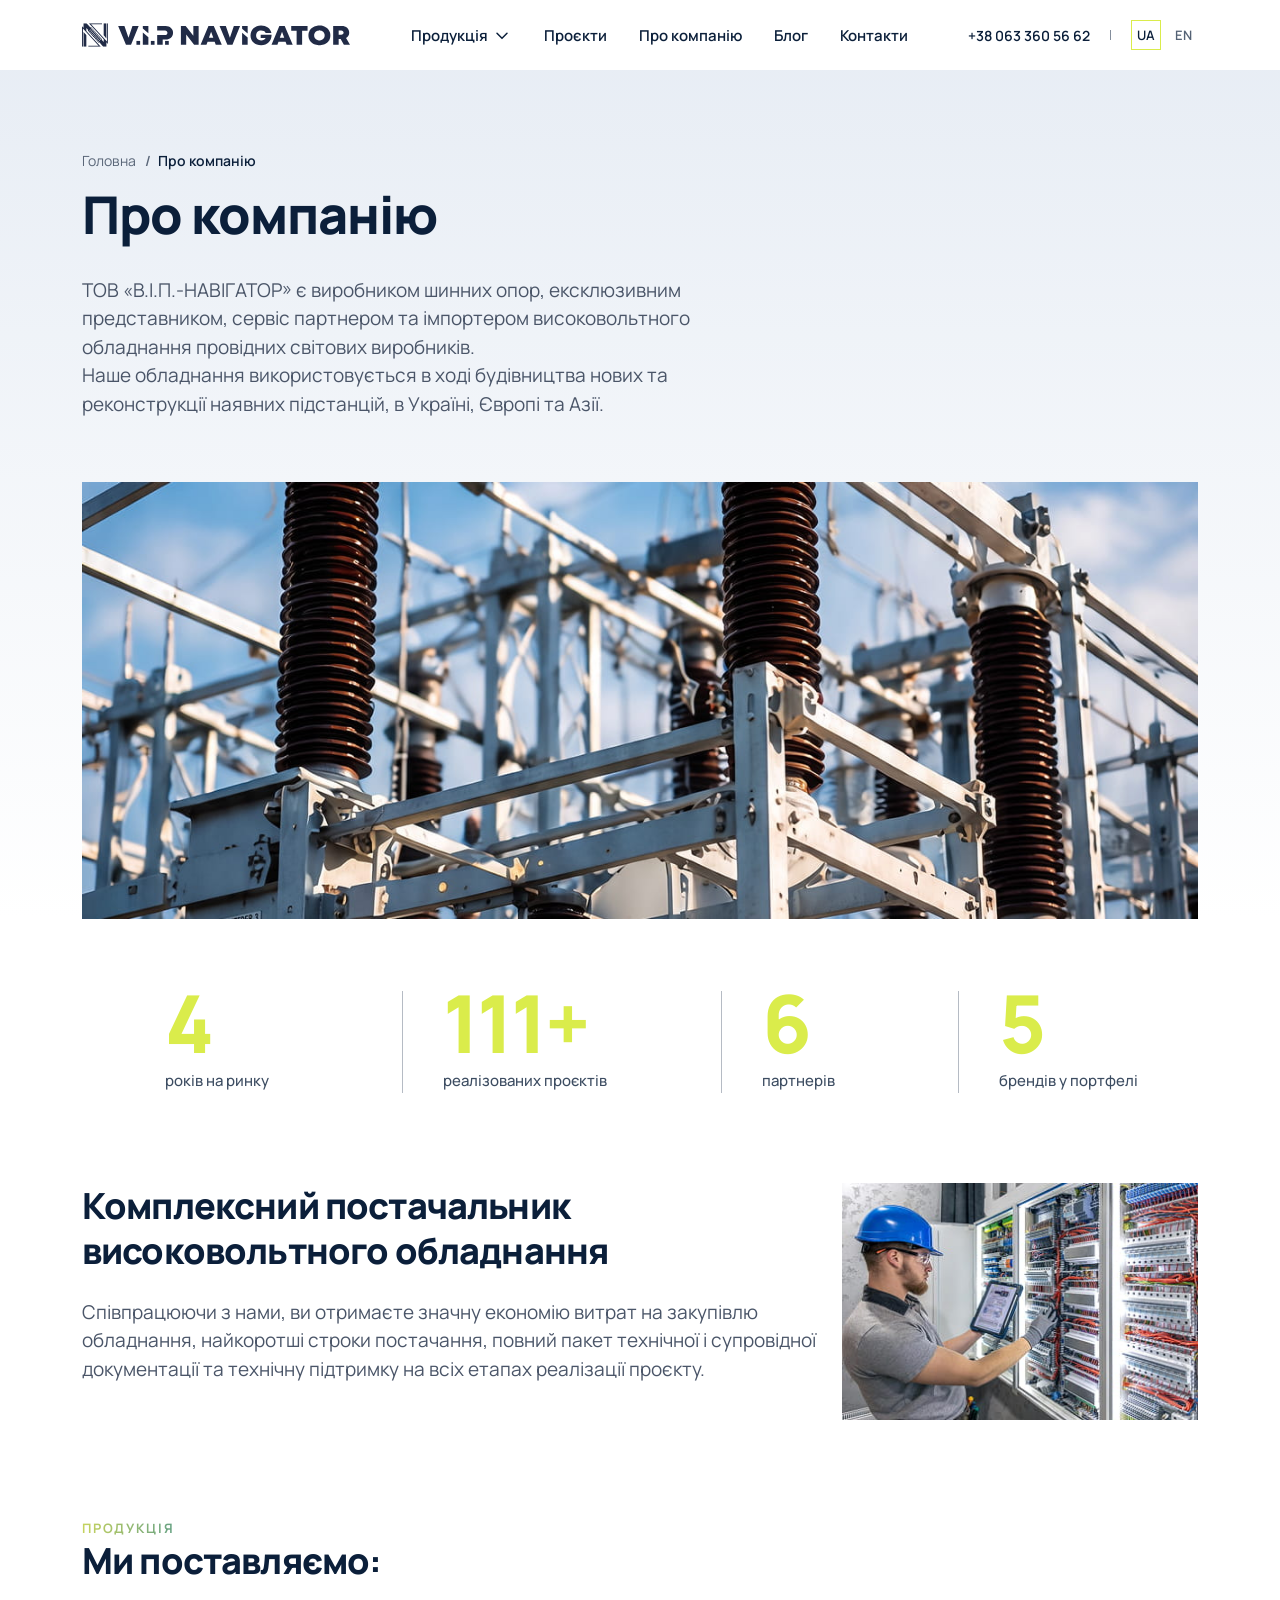
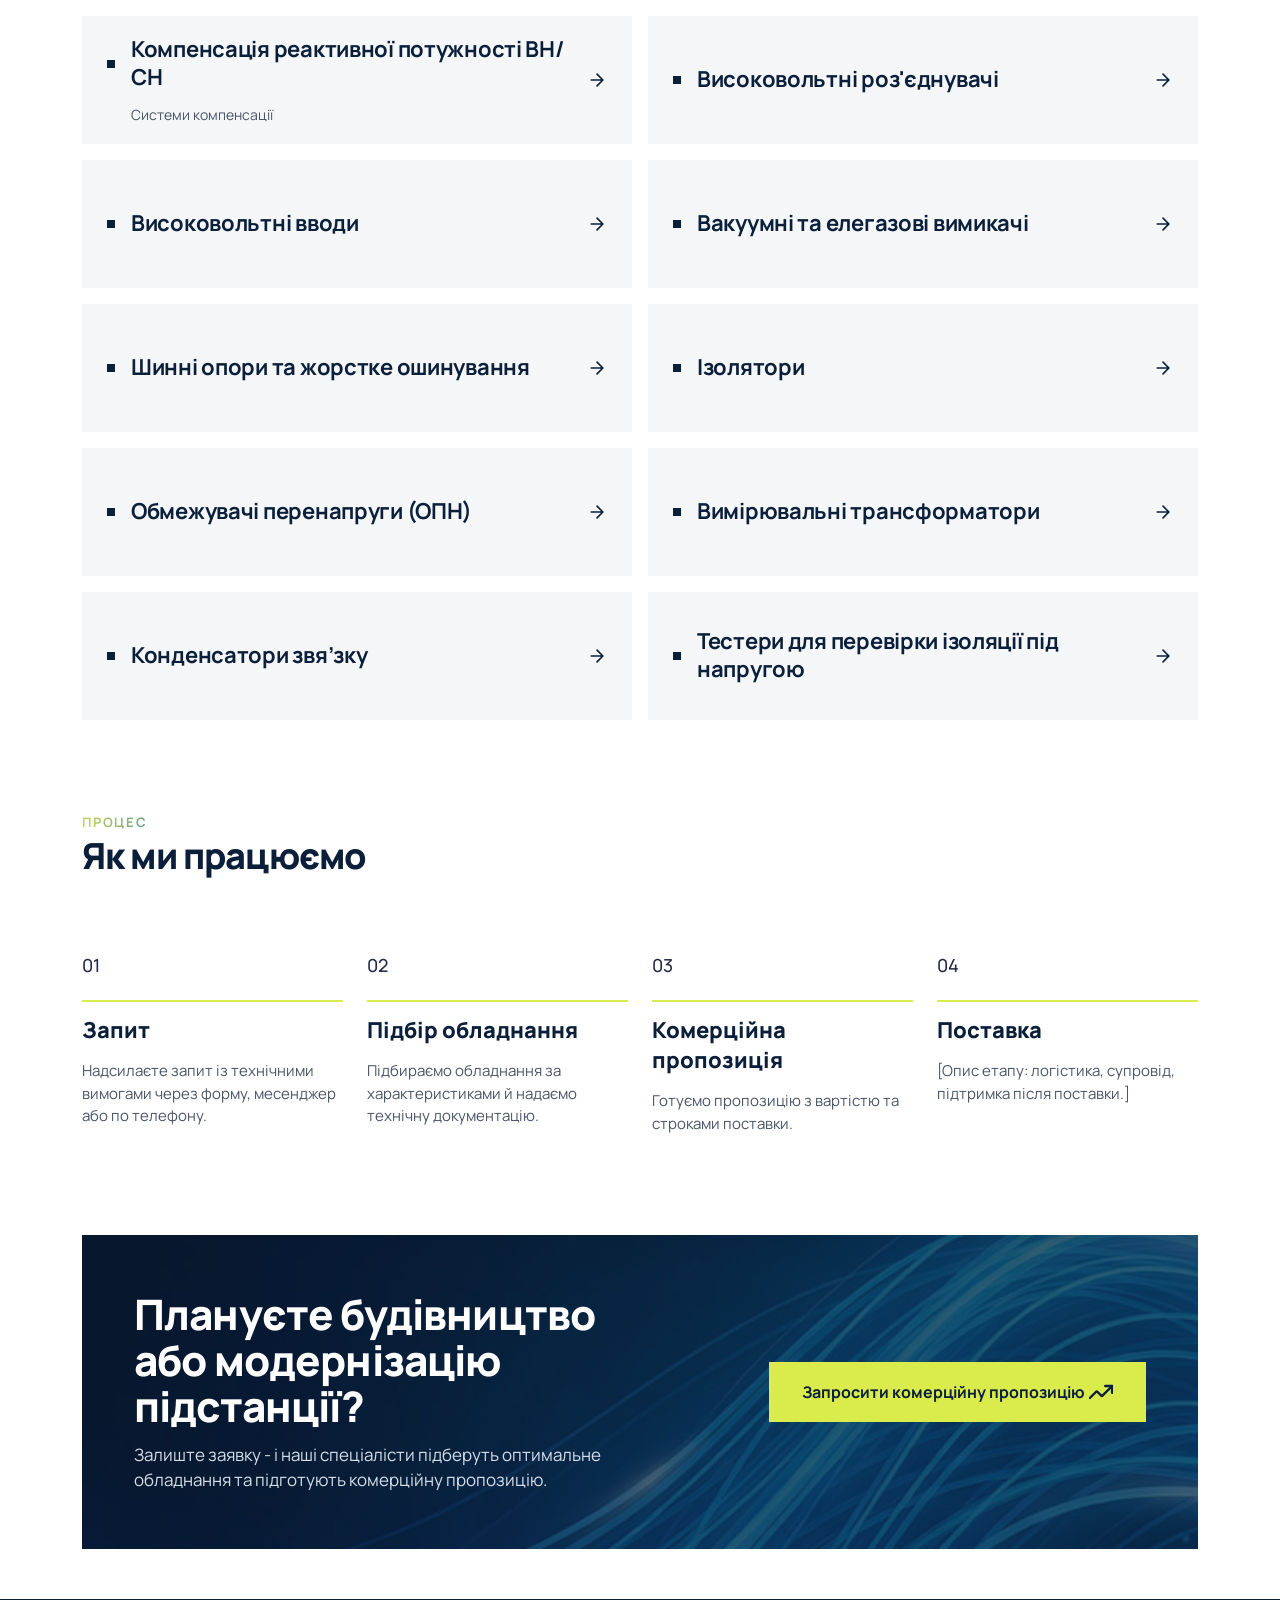
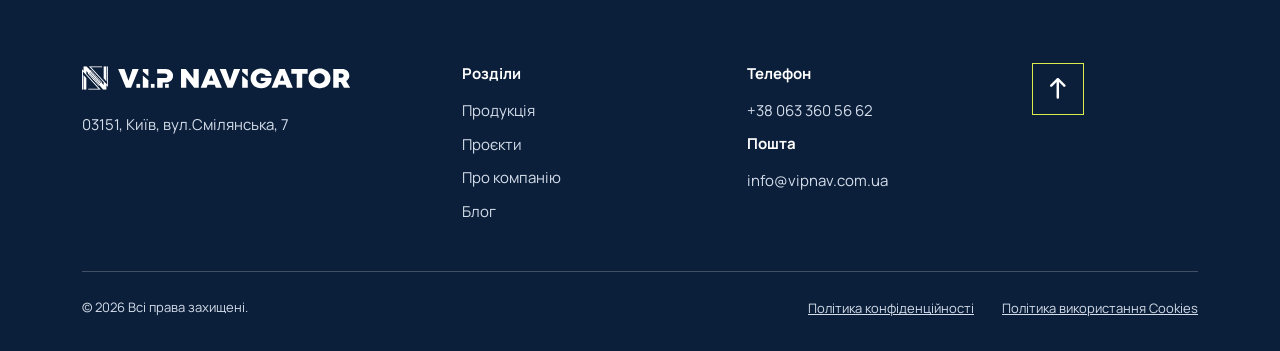
==== about-company.html @ 803b0743 "Add files via upload" ====
<!DOCTYPE html>
<html lang="uk">

<head>
    <meta charset="UTF-8">
    <meta http-equiv="X-UA-Compatible" content="IE=edge">
    <meta name="viewport" content="width=device-width, initial-scale=1.0">
    <title>Про компанію VIP Navigator, постачальник для підстанцій</title>
    <meta name="description"
        content="ТОВ «В.І.П.-НАВІГАТОР» — виробник шинних опор і постачальник високовольтного обладнання для підстанцій. Представник брендів, 300+ проєктів, технічна підтримка.">
    <!-- <link rel="icon" type="image/x-icon" href="favicon.png"> -->

    <link rel="stylesheet" href="css/lib/bootstrap-grid.min.css">
    <link rel="stylesheet" href="css/lib/swiper.css">
    <link rel="stylesheet" href="css/style.css">
</head>

<body>
    <div class="pagewrapper">
        <header class="header header__white">
            <div class="container">
                <div class="header__inner">
                    <a href="#" class="header__logo">
                        <img src="img/general/logo.svg" alt="VIP Navigator">
                    </a>
                    <div class="header__nav mobnav">
                        <nav aria-label="Primary navigation">
                            <ul class="menu">
                                <li class="menu-item menu-item-has-children">
                                    <a href="#" aria-expanded="false">Продукція</a>
                                    <div class="sub-menu mega-menu">
                                        <div class="container">
                                            <div class="mega-menu__inner">
                                                <div class="mega-menu__body">
                                                    <p class="mega-menu__label">Продукція</p>
                                                    <div class="mega-menu__grid">
                                                        <div class="mega-menu__col">
                                                            <a href="#"
                                                                class="mega-menu__link mega-menu__link--title">Компенсація
                                                                реактивної потужності ВН/СН</a>
                                                            <div class="mega-menu__group">
                                                                <a href="#"
                                                                    class="mega-menu__link mega-menu__link--title">Трансформатори</a>
                                                                <ul class="mega-menu__sublist">
                                                                    <li><a href="#"
                                                                            class="mega-menu__link mega-menu__link--sub">Вимірювальні
                                                                            трансформатори</a></li>
                                                                    <li><a href="#"
                                                                            class="mega-menu__link mega-menu__link--sub">Силові
                                                                            трансформатори</a></li>
                                                                </ul>
                                                            </div>
                                                            <a href="#"
                                                                class="mega-menu__link mega-menu__link--title">Мобільна
                                                                трансформаторна підстанція</a>
                                                        </div>
                                                        <div class="mega-menu__col">
                                                            <div class="mega-menu__group">
                                                                <a href="#"
                                                                    class="mega-menu__link mega-menu__link--title">Вимикачі</a>
                                                                <ul class="mega-menu__sublist">
                                                                    <li><a href="#"
                                                                            class="mega-menu__link mega-menu__link--sub">Вакуумні
                                                                            вимикачі</a></li>
                                                                    <li><a href="#"
                                                                            class="mega-menu__link mega-menu__link--sub">Елегазові
                                                                            вимикачі</a></li>
                                                                </ul>
                                                            </div>
                                                            <a href="#"
                                                                class="mega-menu__link mega-menu__link--title">Високовольтні
                                                                роз’єднувачі</a>
                                                            <a href="#"
                                                                class="mega-menu__link mega-menu__link--title">Високовольтні
                                                                вводи</a>
                                                            <a href="#"
                                                                class="mega-menu__link mega-menu__link--title">Шинні
                                                                опори та жорстке ошинування</a>
                                                            <a href="#"
                                                                class="mega-menu__link mega-menu__link--title">Ізолятори</a>
                                                        </div>
                                                        <div class="mega-menu__col">
                                                            <a href="#"
                                                                class="mega-menu__link mega-menu__link--title">Обмежувачі
                                                                перенапруги (ОПН)</a>
                                                            <a href="#"
                                                                class="mega-menu__link mega-menu__link--title">Конденсатори
                                                                зв’язку</a>
                                                            <a href="#"
                                                                class="mega-menu__link mega-menu__link--title">Високовольтний
                                                                кабель</a>
                                                            <a href="#"
                                                                class="mega-menu__link mega-menu__link--title">Високовольтні
                                                                кабельні муфти</a>
                                                            <a href="#"
                                                                class="mega-menu__link mega-menu__link--title">БСС</a>
                                                            <a href="#"
                                                                class="mega-menu__link mega-menu__link--title">Тестери
                                                                для перевірки ізоляції під напругою</a>
                                                        </div>
                                                    </div>
                                                    <a href="#" class="mega-menu__all">
                                                        Уся продукція
                                                        <img src="img/general/btn-arrow.svg" alt="" width="18"
                                                            height="18">
                                                    </a>
                                                </div>
                                                <aside class="mega-menu__aside">
                                                    <div class="mega-menu__aside-content">
                                                        <p class="mega-menu__aside-title">Не знайшли потрібне?</p>
                                                        <p class="mega-menu__aside-text">Надішліть запит — підготуємо
                                                            комерційну пропозицію з вартістю та строками поставки.</p>
                                                    </div>
                                                    <a href="#" class="mega-menu__aside-btn">Отримати КП</a>
                                                </aside>
                                            </div>
                                        </div>
                                    </div>
                                </li>
                                <li class="menu-item"><a href="#">Проєкти</a></li>
                                <li class="menu-item"><a href="#">Про компанію</a></li>
                                <li class="menu-item"><a href="#">Блог</a></li>
                                <li class="menu-item"><a href="#">Контакти</a></li>
                            </ul>
                        </nav>
                        <div class="mobilenav-bottomsect">
                            <a class="mobilenav-bottomsect__phone" href="tel:+380633605662">
                                +38 063 360 56 62
                            </a>
                            <ul class="header__lang">
                                <li><a href="#" class="active">UA</a></li>
                                <li><a href="#">EN</a></li>
                            </ul>
                            <a href="#" class="green-btn">
                                Залишити заявку
                                <img src="img/general/btn-arrow.svg" alt="">
                            </a>
                        </div>
                    </div>
                    <div class="header__action">
                        <a href="tel:+380633605662" class="header__phone">
                            <span class="header__phone-text">+38 063 360 56 62</span>
                            <img class="header__phone-icon" src="img/general/phone-call.svg" alt="" width="32"
                                height="32">
                        </a>
                        <span class="header__lang-separator"></span>
                        <ul class="header__lang">
                            <li><a href="#" class="active">UA</a></li>
                            <li><a href="#">EN</a></li>
                        </ul>
                        <button class="burger-menu">
                            <img src="img/general/menu.svg" alt="Відкрити меню">
                        </button>
                    </div>
                </div>
            </div>
        </header>

        <main class="main">
            <section class="about-company header-offset">
                <div class="container">
                    <nav class="breadcrumbs" aria-label="Breadcrumb">
                        <ol>
                            <li>
                                <a href="#">
                                    Головна
                                </a>
                            </li>
                            <li aria-current="page">
                                Про компанію
                            </li>
                        </ol>
                    </nav>
                    <div class="about-company__intro">
                        

                        <h1>Про компанію</h1>
                        <p>
                            ТОВ «В.І.П.-НАВІГАТОР» є виробником шинних опор, ексклюзивним<br> представником, сервіс
                            партнером та імпортером високовольтного<br> обладнання провідних світових виробників.<br>
                            Наше обладнання використовується в ході будівництва нових та<br>
                            реконструкції наявних підстанцій, в Україні, Європі та Азії.
                        </p>
                        <img src="img/about/vysokovoltni-vvody-ta-obladnannia-pidstancii.jpg"
                            alt="Високовольтні вводи та обладнання підстанції">
                    </div>
                </div>
            </section>

            <div class="counter-section ">
                <div class="container">
                    <div class="counter counter__row">
                        <div class="counter__item">
                            <span class="num"><i>10</i></span>
                            <p>років на ринку</p>
                        </div>
                        <div class="counter__item">
                            <span class="num"><i>300</i>+</span>
                            <p>реалізованих проєктів</p>
                        </div>
                        <div class="counter__item">
                            <span class="num"><i>15</i></span>
                            <p>партнерів</p>
                        </div>
                        <div class="counter__item">
                            <span class="num"><i>12</i></span>
                            <p>брендів у портфелі</p>
                        </div>
                    </div>
                </div>
            </div>

            <section class="about-company-supplier">
                <div class="container">
                    <div class="row">
                        <div class="col-lg-8 col-md-7">
                            <div class="about-company-supplier__content">
                                <h2 class="titleh3">
                                    Комплексний постачальник високовольтного обладнання
                                </h2>
                                <p>
                                    Співпрацюючи з нами, ви отримаєте значну економію витрат на закупівлю обладнання,
                                    найкоротші строки постачання, повний пакет технічної і супровідної документації та
                                    технічну підтримку на всіх етапах реалізації проєкту.
                                </p>
                            </div>
                        </div>
                        <div class="col-lg-4 col-md-5">
                            <div class="about-company-supplier__media">
                                <img src="img/about/postachalnyk-vysokovoltnogo-obladnannia.jpg"
                                    alt="Високовольтне обладнання для підстанцій — постачальник V.I.P.-Navigator">
                            </div>
                        </div>
                    </div>
                </div>
            </section>

            <section class="about-products">
                <div class="container">
                    <div class="about-products__header">
                        <p class="sect-title">
                            ПРОДУКЦІЯ
                        </p>
                        <h2 class="titleh3">
                            Ми поставляємо:
                        </h2>
                    </div>
                    <div class="about-products__grid">
                        <div class="row">
                            <div class="col-sm-6">
                                <a href="#" class="about-products__item">
                                    <p class="about-products__title">
                                        Компенсація реактивної потужності ВН/СН
                                    </p>
                                    <p class="about-products__caption">
                                        Системи компенсації
                                    </p>
                                </a>
                            </div>
                            <div class="col-sm-6">
                                <a href="#" class="about-products__item">
                                    <p class="about-products__title">
                                        Високовольтні роз'єднувачі
                                    </p>
                                </a>
                            </div>
                            <div class="col-sm-6">
                                <a href="#" class="about-products__item">
                                    <p class="about-products__title">
                                        Високовольтні вводи
                                    </p>
                                </a>
                            </div>
                            <div class="col-sm-6">
                                <a href="#" class="about-products__item">
                                    <p class="about-products__title">
                                        Bакуумні та елегазові вимикачі
                                    </p>
                                </a>
                            </div>
                            <div class="col-sm-6">
                                <a href="#" class="about-products__item">
                                    <p class="about-products__title">
                                        Шинні опори та жорстке ошинування
                                    </p>
                                </a>
                            </div>
                            <div class="col-sm-6">
                                <a href="#" class="about-products__item">
                                    <p class="about-products__title">
                                        Ізолятори
                                    </p>
                                </a>
                            </div>
                            <div class="col-sm-6">
                                <a href="#" class="about-products__item">
                                    <p class="about-products__title">
                                        Обмежувачі перенапруги (ОПН)
                                    </p>
                                </a>
                            </div>
                            <div class="col-sm-6">
                                <a href="#" class="about-products__item">
                                    <p class="about-products__title">
                                        Bимірювальні трансформатори
                                    </p>
                                </a>
                            </div>
                            <div class="col-sm-6">
                                <a href="#" class="about-products__item">
                                    <p class="about-products__title">
                                        Конденсатори звя’зку
                                    </p>
                                </a>
                            </div>
                            <div class="col-sm-6">
                                <a href="#" class="about-products__item">
                                    <p class="about-products__title">
                                        Тестери для перевірки ізоляції під напругою
                                    </p>
                                </a>
                            </div>
                        </div>
                    </div>
                </div>
            </section>

            <section class="process">
                <div class="container">
                    <div class="process__header">
                        <p class="sect-title">
                            Процес
                        </p>
                        <h2 class="titleh3">
                            Як ми працюємо
                        </h2>
                    </div>
                    <div class="row">
                        <div class="col-lg-3 col-sm-6">
                            <div class="process__item">
                                <p class="process__item-step">01</p>
                                <p class="process__item-title">
                                    Запит
                                </p>
                                <p class="process__item-text">
                                    Надсилаєте запит із технічними вимогами через форму, месенджер або по телефону.
                                </p>
                            </div>
                        </div>
                        <div class="col-lg-3 col-sm-6">
                            <div class="process__item">
                                <p class="process__item-step">02</p>
                                <p class="process__item-title">
                                    Підбір обладнання
                                </p>
                                <p class="process__item-text">
                                    Підбираємо обладнання за характеристиками й надаємо технічну документацію.
                                </p>
                            </div>
                        </div>
                        <div class="col-lg-3 col-sm-6">
                            <div class="process__item">
                                <p class="process__item-step">03</p>
                                <p class="process__item-title">
                                    Комерційна пропозиція
                                </p>
                                <p class="process__item-text">
                                    Готуємо пропозицію з вартістю та строками поставки.
                                </p>
                            </div>
                        </div>
                        <div class="col-lg-3 col-sm-6">
                            <div class="process__item">
                                <p class="process__item-step">04</p>
                                <p class="process__item-title">
                                    Поставка
                                </p>
                                <p class="process__item-text">
                                    [Опис етапу: логістика, супровід, підтримка після поставки.]
                                </p>
                            </div>
                        </div>
                    </div>
                </div>
            </section>

            <section class="cta cta_consultation">
                <div class="container">
                    <div class="cta1">
                        <picture class="cta__bg">
                            <source media="(max-width: 575.8px)"
                                srcset="img/main/konsultatsiya-tekhnichnyi-viddil-mobile.jpg">
                            <img src="img/main/konsultatsiya-tekhnichnyi-viddil.jpg" alt="">
                        </picture>
                        <div class="row align-items-center">
                            <div class="col-xl-6">
                                <h2>
                                    Плануєте будівництво або модернізацію підстанції?
                                </h2>
                                <p>
                                    Залиште заявку - і наші спеціалісти підберуть оптимальне обладнання та підготують
                                    комерційну пропозицію.
                                </p>
                            </div>
                            <div class="col-xl-6">
                                <div class="cta-buttons">
                                    <a class="green-btn" href="#">
                                        Запросити комерційну пропозицію
                                        <img src="img/about/streamline.svg" alt="icon">
                                    </a>
                                </div>
                            </div>
                        </div>
                    </div>
                </div>
            </section>


        </main>

        <footer class="footer">
            <div class="container">
                <div class="footer__top">
                    <div class="row">
                        <div class="col-lg-4 ">
                            <div class="footer__logo">
                                <a href="#">
                                    <img src="img/general/logo-footer.svg" alt="VIP Navigator">
                                </a>
                                <p>
                                    03151, Київ, вул.Смілянська, 7
                                </p>
                            </div>
                        </div>
                        <div class="col-lg-3 col-md-5 col-6">
                            <div class="footer__menu">
                                <p class="title">Розділи</p>
                                <ul class="footer__nav">
                                    <li>
                                        <a href="#">
                                            Продукція
                                        </a>
                                    </li>
                                    <li>
                                        <a href="#">
                                            Проєкти
                                        </a>
                                    </li>
                                    <li>
                                        <a href="#">
                                            Про компанію
                                        </a>
                                    </li>
                                    <li>
                                        <a href="#">
                                            Блог
                                        </a>
                                    </li>
                                </ul>
                            </div>
                        </div>
                        <div class="col-lg-3 col-md-5 col-6">
                            <div class="footer__menu">
                                <p class="title">Телефон</p>
                                <ul class="footer__nav">
                                    <li>
                                        <a href="tel:+380633605662">
                                            +38 063 360 56 62
                                        </a>
                                    </li>
                                </ul>
                                <p class="title">Пошта</p>
                                <ul class="footer__nav">
                                    <li>
                                        <a href="mailto:info@vipnav.com.ua">
                                            info@vipnav.com.ua
                                        </a>
                                    </li>
                                </ul>
                            </div>
                        </div>
                        <div class="col-md-2">
                            <button class="totop" type="button" aria-label="Прокрутити сторінку вгору">
                                <img src="img/general/totop.svg" alt="">
                            </button>
                        </div>
                    </div>
                </div>
                <div class="footer__bottom">
                    <div class="row align-items-center">
                        <div class="col-lg-6 col-md-5 order-2 order-md-1">
                            <p>© 2026 Всі права захищені.</p>
                        </div>
                        <div class="col-lg-6 col-md-7 order-1 order-md-2">
                            <ul>
                                <li><a href="#">Політика конфіденційності</a></li>
                                <li><a href="#">Політика використання Cookies</a></li>
                            </ul>
                        </div>
                    </div>
                </div>
            </div>
        </footer>
    </div>
</body>


<script src="js/lib/jquery.js"></script>
<script src="js/lib/swiper.js"></script>
<script src="js/main.js"></script>

</html>
---- css/style.css ----
@font-face{font-family:"Manrope";src:url("../fonts/manrope-variable.ttf") format("truetype");font-weight:200 800;font-style:normal;font-display:swap}:root{--color-primary:#0B1F3A;--color-accent:#DAEC4B;--color-text-muted:#5A6678;--color-text-body:#4A5568;--color-link-hover:#B05A1A;--color-link-hover-light:#C8773A;--color-gradient-start:#C6D35E;--color-gradient-end:#67A284;--color-white:#fff;--color-text-on-dark:#D5DDEA;--color-surface:#F4F6F8;--color-surface-alt:#F4F4F4;--color-border:#DDE3EC;--color-border-light:#E3E7ED;--color-tab-muted:#394D69}body,html{height:100%}*{-webkit-box-sizing:border-box;box-sizing:border-box}.main{-webkit-box-flex:1;-ms-flex:1 1 auto;flex:1 1 auto}.pagewrapper{min-height:100%;display:-webkit-box;display:-ms-flexbox;display:flex;-webkit-box-orient:vertical;-webkit-box-direction:normal;-ms-flex-direction:column;flex-direction:column;overflow:hidden}body{margin:0;padding:0;position:relative;font-family:"Manrope",sans-serif;font-size:16px;color:#0B1F3A}body.hidden{overflow:hidden}@media (min-width:1400px){.container{max-width:1264px}}input{outline:none}img{max-width:100%}.text-end{text-align:right}h1,h2,h3,h4,h5,h6,p{margin:0}h1{color:#0B1F3A;font-size:52px;font-weight:800;line-height:109.62%;letter-spacing:-1.04px}.titleh2,h2{color:#0B1F3A;font-size:42px;font-weight:800;letter-spacing:-0.84px;line-height:110%}.titleh3,h3{color:#0B1F3A;font-size:36px;font-weight:800;letter-spacing:-0.84px;line-height:127.78%}.sect-title{background:-webkit-gradient(linear,left top,right top,from(#C6D35E),to(#67A284));background:linear-gradient(90deg,#C6D35E 0%,#67A284 100%);-webkit-background-clip:text;background-clip:text;color:transparent;text-transform:uppercase;font-size:13px;font-weight:700;line-height:150%;letter-spacing:1.82px;display:inline-block}.green-btn{background:#DAEC4B;color:#0B1F3A;font-size:16px;font-weight:700;text-decoration:none;height:60px;display:-webkit-inline-box;display:-ms-inline-flexbox;display:inline-flex;-webkit-box-align:center;-ms-flex-align:center;align-items:center;-webkit-box-pack:center;-ms-flex-pack:center;justify-content:center;border:1.5px solid #DAEC4B;padding:5px 32px;text-decoration:none;-webkit-transition:0.3s;transition:0.3s}.green-btn img{width:24px;height:24px;margin-left:4px;-webkit-transition:0.3s;transition:0.3s}.green-btn:hover{-webkit-transform:translateY(-5px);transform:translateY(-5px)}.green-btn:hover img{-webkit-transform:translateX(5px);transform:translateX(5px)}.transparent-btn{background:rgba(255,255,255,0.5);color:#0B1F3A;font-size:16px;font-weight:700;text-decoration:none;height:60px;display:-webkit-inline-box;display:-ms-inline-flexbox;display:inline-flex;-webkit-box-align:center;-ms-flex-align:center;align-items:center;-webkit-box-pack:center;-ms-flex-pack:center;justify-content:center;border:1.5px solid transparent;-o-border-image:linear-gradient(90deg,#C6D35E 0%,#67A284 100%) 1;border-image:-webkit-gradient(linear,left top,right top,from(#C6D35E),to(#67A284)) 1;border-image:linear-gradient(90deg,#C6D35E 0%,#67A284 100%) 1;padding:5px 32px;text-decoration:none;-webkit-transition:0.3s;transition:0.3s}.transparent-btn img{width:24px;height:24px;margin-left:4px;-webkit-transition:0.3s;transition:0.3s}.transparent-btn:hover{background:#fff;-webkit-transform:translateY(-5px);transform:translateY(-5px)}.transparent-btn:hover img{-webkit-transform:translateX(5px);transform:translateX(5px)}.transparent-btn.hovergreen:hover{background:#DAEC4B;color:#0B1F3A}.breadcrumbs{margin-bottom:16px}.breadcrumbs ol{list-style:none;margin:0;padding:0;display:-webkit-box;display:-ms-flexbox;display:flex;-webkit-box-align:center;-ms-flex-align:center;align-items:center;gap:22px}.breadcrumbs ol li{font-size:14px;color:#0B1F3A;font-weight:600;line-height:150%;position:relative}.breadcrumbs ol li:not(:last-child):after{content:"/";display:inline-block;position:absolute;right:-15px;font-size:14px;color:#5A6678}.breadcrumbs ol li a{color:#5A6678;font-size:14px;font-weight:400;text-decoration:none;line-height:150%;-webkit-transition:0.3s;transition:0.3s}.breadcrumbs ol li a:hover{color:#B05A1A;text-decoration:underline}@media (max-width:1199.8px){h1{font-size:42px}.titleh2,h2{font-size:36px}.titleh3,h3{font-size:32px}}@media (max-width:991.8px){.titleh2,h2{font-size:32px}.titleh3,h3{font-size:28px}}@media (max-width:575.8px){h1{font-size:32px}.titleh2,h2{font-size:30px}.titleh3,h3{font-size:28px}.container{padding-left:20px;padding-right:20px}.row{margin-left:-20px;margin-right:-20px}.row>*{padding-right:20px;padding-left:20px}.green-btn,.transparent-btn{height:52px}}.hero{position:relative;height:100vh;min-height:650px}.hero:after{content:"";position:absolute;top:0;left:0;width:100%;height:100%;background:linear-gradient(89.93deg,rgba(255,255,255,0.9) -0.66%,rgba(255,255,255,0) 99.94%);z-index:1}.hero__bg{position:absolute;top:0;left:0;width:100%;height:100%;-o-object-fit:cover;object-fit:cover}.hero-content{position:relative;max-width:640px;z-index:2;margin-top:50px}.header-offset{padding-top:150px}.hero{display:-webkit-box;display:-ms-flexbox;display:flex;-webkit-box-align:center;-ms-flex-align:center;align-items:center}.hero h1{font-size:68px;font-weight:800;margin-bottom:32px;line-height:110%}.hero p{max-width:560px}.hero .btn-group{margin-top:32px}.btn-group{display:-webkit-box;display:-ms-flexbox;display:flex;-ms-flex-wrap:wrap;flex-wrap:wrap;-webkit-box-align:center;-ms-flex-align:center;align-items:center;gap:14px}.category{padding:96px 0 80px}.category h2{margin-bottom:40px}.category__tablist{margin:0;padding:50px 0 0 0;list-style-type:none;display:-webkit-box;display:-ms-flexbox;display:flex;-webkit-box-orient:vertical;-webkit-box-direction:normal;-ms-flex-direction:column;flex-direction:column;gap:20px}.category__tablist li{cursor:pointer;font-size:20px;font-weight:700;line-height:160%;-webkit-transition:0.3s;transition:0.3s;position:relative;padding:5px 20px 5px 40px;min-height:42px;border-radius:5px}.category__tablist li:before{content:"";display:inline-block;width:8px;height:8px;background:#394D69;position:absolute;left:16px;top:50%;-webkit-transform:translateY(-50%);transform:translateY(-50%)}.category__tablist li:hover{background:rgba(218,236,75,0.15)}.category__tablist li.is-active{background:#DAEC4B}.tabcontent{background:#F4F4F4;padding:40px}.tabcontent-item{display:-webkit-box;display:-ms-flexbox;display:flex;-ms-flex-wrap:wrap;flex-wrap:wrap}.tabcontent-item__image{width:100%;max-width:290px;-webkit-box-flex:0;-ms-flex:0 0 290px;flex:0 0 290px}.tabcontent-item__image img{width:100%;vertical-align:top}.tabcontent-item__content{width:100%;max-width:calc(100% - 290px);-webkit-box-flex:0;-ms-flex:0 0 calc(100% - 290px);flex:0 0 calc(100% - 290px);display:-webkit-box;display:-ms-flexbox;display:flex;-webkit-box-orient:vertical;-webkit-box-direction:normal;-ms-flex-direction:column;flex-direction:column;gap:20px;padding-right:20px;-webkit-box-align:start;-ms-flex-align:start;align-items:flex-start}.tabcontent-item__content h3{font-size:42px;font-weight:800;line-height:110%;margin-bottom:0;color:#0B1F3A}.tabcontent-item__content p{font-size:17px;line-height:150%;max-width:400px}.tabcontent-item__content a{color:#0B1F3A;font-weight:700;line-height:150%;text-decoration:none;position:relative}.tabcontent-item__content a img{width:18px;height:18px;vertical-align:middle;margin-top:-3px;-webkit-transition:0.3s;transition:0.3s}.tabcontent-item__content a:after{content:"";display:block;height:1px;width:0;background:#0B1F3A;-webkit-transition:0.3s;transition:0.3s}.tabcontent-item__content a:hover img{-webkit-transform:translateX(5px);transform:translateX(5px)}.tabcontent-item__content a:hover:after{width:100%}.aboutus{padding:50px 0}.aboutus__content{display:-webkit-box;display:-ms-flexbox;display:flex;-webkit-box-align:start;-ms-flex-align:start;align-items:flex-start;-webkit-box-orient:vertical;-webkit-box-direction:normal;-ms-flex-direction:column;flex-direction:column;gap:20px}.aboutus__content .descr p{font-size:16px;line-height:150%;color:rgba(11,31,58,0.8)}.counter{display:-webkit-box;display:-ms-flexbox;display:flex;-ms-flex-wrap:wrap;flex-wrap:wrap;-webkit-box-align:center;-ms-flex-align:center;align-items:center}.counter__item{width:100%;max-width:30%;-webkit-box-flex:0;-ms-flex:0 0 30%;flex:0 0 30%;text-align:center;position:relative;border-right:1px solid rgba(11,31,58,0.3)}.counter__item p{font-size:15px;line-height:150%;color:rgba(11,31,58,0.8);font-weight:500;margin-top:12px}.counter__item span{font-size:80px;color:#DAEC4B;font-weight:800;letter-spacing:-1.92px;line-height:80%}.counter__item i{font-style:normal}.counter__item:nth-child(2){max-width:40%;-webkit-box-flex:0;-ms-flex:0 0 40%;flex:0 0 40%}.counter__item:last-child{border-right:none}.cta{padding:50px 0}.cta1{position:relative;padding:56px 52px}.cta1:after{content:"";position:absolute;top:0;left:0;width:100%;height:100%;background:rgba(11,31,58,0.7);z-index:1}.cta1 .row{position:relative;z-index:2}.cta1 h2,.cta1 h3{color:#fff;margin-bottom:12px}.cta1 p{color:#D5DDEA;font-size:17px;line-height:150%}.cta__bg{position:absolute;left:0;top:0;width:100%;height:100%;display:block}.cta__bg img{width:100%;height:100%;-o-object-fit:cover;object-fit:cover;display:block}.cta__action{display:-webkit-box;display:-ms-flexbox;display:flex;-ms-flex-wrap:wrap;flex-wrap:wrap;-webkit-box-align:center;-ms-flex-align:center;align-items:center;-webkit-box-pack:justify;-ms-flex-pack:justify;justify-content:space-between}.cta__contacts{padding:0 24px;margin:0;list-style-type:none;border-left:1px solid rgba(255,255,255,0.3);width:100%;max-width:210px;-webkit-box-flex:0;-ms-flex:0 0 210px;flex:0 0 210px;margin-left:20px}.cta__contacts li{margin-bottom:8px;display:inline-block}.cta__contacts li:last-child{margin-bottom:0}.cta__contacts a{font-size:16px;font-weight:700;line-height:121.88%;color:#fff;text-decoration:none;-webkit-transition:0.3s;transition:0.3s}.cta__contacts a:hover{color:#DAEC4B}.cta__social{padding:0 0 0 20px;margin:0;list-style-type:none;display:-webkit-box;display:-ms-flexbox;display:flex;-webkit-box-align:center;-ms-flex-align:center;align-items:center;gap:20px;-webkit-box-pack:center;-ms-flex-pack:center;justify-content:center;border-left:1px solid rgba(255,255,255,0.3);width:100%;max-width:90px;-webkit-box-flex:0;-ms-flex:0 0 90px;flex:0 0 90px}.cta__social svg{width:24px;height:24px}.cta__social svg path{-webkit-transition:0.3s;transition:0.3s}.cta__social a:hover svg path{fill:#DAEC4B}.cta__social-label{position:absolute;width:1px;height:1px;padding:0;margin:-1px;overflow:hidden;clip:rect(0,0,0,0);white-space:nowrap;border:0}.cta__social-link{display:-webkit-inline-box;display:-ms-inline-flexbox;display:inline-flex;-webkit-box-align:center;-ms-flex-align:center;align-items:center;text-decoration:none}.partners{--marquee-duration:35s;--marquee-gap:64px;padding:70px 0 60px}.partners h2,.partners h3{text-align:center;margin-bottom:40px}.partners__marquee{overflow:hidden;-webkit-mask-image:-webkit-gradient(linear,left top,right top,from(transparent),color-stop(6%,#000),color-stop(94%,#000),to(transparent));-webkit-mask-image:linear-gradient(90deg,transparent,#000 6%,#000 94%,transparent);mask-image:-webkit-gradient(linear,left top,right top,from(transparent),color-stop(6%,#000),color-stop(94%,#000),to(transparent));mask-image:linear-gradient(90deg,transparent,#000 6%,#000 94%,transparent)}.marquee__track{display:-webkit-box;display:-ms-flexbox;display:flex;width:-webkit-max-content;width:-moz-max-content;width:max-content;-webkit-animation:partners-marquee var(--marquee-duration) linear infinite;animation:partners-marquee var(--marquee-duration) linear infinite}.partners__list{display:-webkit-box;display:-ms-flexbox;display:flex;-webkit-box-align:center;-ms-flex-align:center;align-items:center;gap:var(--marquee-gap);-ms-flex-negative:0;flex-shrink:0;padding-right:var(--marquee-gap)}.partners__item{-ms-flex-negative:0;flex-shrink:0}.partners__item img{display:block;width:auto;height:40px;max-width:none;-o-object-fit:contain;object-fit:contain}@-webkit-keyframes partners-marquee{0%{-webkit-transform:translateX(0);transform:translateX(0)}to{-webkit-transform:translateX(-50%);transform:translateX(-50%)}}@keyframes partners-marquee{0%{-webkit-transform:translateX(0);transform:translateX(0)}to{-webkit-transform:translateX(-50%);transform:translateX(-50%)}}@media (prefers-reduced-motion:reduce){.marquee__track{-webkit-animation:none;animation:none}}.partners-list{list-style:none;margin:0;padding:0;display:-webkit-box;display:-ms-flexbox;display:flex;-ms-flex-wrap:wrap;flex-wrap:wrap;-webkit-box-align:center;-ms-flex-align:center;align-items:center;-webkit-box-pack:justify;-ms-flex-pack:justify;justify-content:space-between;row-gap:24px;gap:20px}.partners-list img{height:40px}.projects{padding:60px 0 96px}.projects .sect-title{margin-bottom:20px}.projects_header{margin-bottom:40px}.slide-item{position:relative;aspect-ratio:4/3}.slide-item__img{position:absolute;top:0;left:0;width:100%;height:100%;-o-object-fit:cover;object-fit:cover}.slide-item__info{width:calc(100% - 100px);max-width:432px;background:rgba(255,255,255,0.9);position:absolute;bottom:100px;left:0;right:0;margin:0 auto;padding:24px 28px}.slide-item__infohead{display:-webkit-box;display:-ms-flexbox;display:flex;-ms-flex-wrap:wrap;flex-wrap:wrap;-webkit-box-align:center;-ms-flex-align:center;align-items:center}.slide-item__infohead .title{width:100%;max-width:calc(100% - 130px);-webkit-box-flex:0;-ms-flex:0 0 calc(100% - 130px);flex:0 0 calc(100% - 130px);font-size:22px;font-weight:800;line-height:110%;margin:0;text-decoration:none;color:#0B1F3A;-webkit-transition:0.3s;transition:0.3s}.slide-item__infohead .title:hover{color:#B05A1A}.slide-item__infohead .projlink{width:100%;max-width:130px;-webkit-box-flex:0;-ms-flex:0 0 130px;flex:0 0 130px;text-align:right}.slide-item__infohead .projlink a{display:inline-block;color:#0B1F3A;text-decoration:none;font-weight:700;line-height:150%;-webkit-transition:0.3s;transition:0.3s}.slide-item__infohead .projlink a svg{vertical-align:middle;margin-top:-3px;margin-left:6px}.slide-item__infohead .projlink a svg path{-webkit-transition:0.3s;transition:0.3s}.slide-item__infohead .projlink a:hover{color:#B05A1A}.slide-item__infohead .projlink a:hover svg path{stroke:#B05A1A}.slide-item__descr{margin-top:10px;width:100%;max-width:100%;-webkit-box-flex:0;-ms-flex:0 0 100%;flex:0 0 100%}.slide-item__descr p{color:#5A6678;font-size:14px}.mySwiper-projects .swiper-wrapper{padding-bottom:50px}.swiper-horizontal>.swiper-pagination-bullets,.swiper-pagination-horizontal.swiper-pagination-bullets{bottom:0!important}.swiper-pagination-bullet{border-radius:0;width:12px;height:12px;margin:0 10px!important;background:#D9D9D9;opacity:1!important}.swiper-pagination-bullet.swiper-pagination-bullet-active{background:#DAEC4B}.cta2{position:relative}.cta-buttons{display:-webkit-box;display:-ms-flexbox;display:flex;-ms-flex-wrap:wrap;flex-wrap:wrap;-webkit-box-align:center;-ms-flex-align:center;align-items:center;-webkit-box-pack:end;-ms-flex-pack:end;justify-content:flex-end;gap:14px}.cta-buttons__item{color:#fff;font-size:16px;font-weight:700;display:-webkit-inline-box;display:-ms-inline-flexbox;display:inline-flex;-webkit-box-align:center;-ms-flex-align:center;align-items:center;-webkit-box-pack:center;-ms-flex-pack:center;justify-content:center;min-height:58px;border:1.5px solid #fff;-webkit-transition:0.3s;transition:0.3s;text-decoration:none;padding:5px 30px}.cta-buttons__item:hover{background:#DAEC4B;color:#0B1F3A;-webkit-transform:translateY(-5px);transform:translateY(-5px)}.projects+.cta{padding:0 0 96px 0}.mobile-btn{display:none}@media (max-width:1399.8px){.cta__action{-webkit-box-pack:end;-ms-flex-pack:end;justify-content:flex-end}.cta1 p br{display:none}.partners-list img{height:35px}}@media (max-width:1199.8px){.hero h1{font-size:56px}.hero-content{margin-top:50px}.tabcontent-item__image{max-width:200px;-webkit-box-flex:0;-ms-flex:0 0 200px;flex:0 0 200px}.tabcontent-item__content{max-width:calc(100% - 200px);-webkit-box-flex:0;-ms-flex:0 0 calc(100% - 200px);flex:0 0 calc(100% - 200px);gap:15px}.tabcontent{padding:40px 30px}.category__tablist{gap:15px;padding-top:30px}.counter__item span{font-size:60px}.cta-buttons,.cta__action{-webkit-box-pack:start;-ms-flex-pack:start;justify-content:flex-start;margin-top:20px}.slide-item__info{bottom:60px}.partners-list{-webkit-box-pack:center;-ms-flex-pack:center;justify-content:center;gap:25px}.aboutus__content .descr p br{display:none}.tabcontent-item__content h3{font-size:32px}.category__tablist li{font-size:18px}.tabcontent-item__content p{font-size:15px}}@media (max-width:991.8px){.category{padding:50px 0}.category__tablist-wrap{overflow:hidden}.category__tablist{-webkit-box-orient:horizontal;-webkit-box-direction:normal;-ms-flex-direction:row;flex-direction:row;-ms-flex-wrap:nowrap;flex-wrap:nowrap;gap:8px;padding-top:0;margin-bottom:24px;margin-right:calc(-1 * var(--bs-gutter-x, 0.75rem));padding-right:var(--bs-gutter-x,0.75rem);width:calc(100% + var(--bs-gutter-x, 0.75rem));overflow-x:auto;overflow-y:hidden;-webkit-overflow-scrolling:touch;scrollbar-width:none}.category__tablist::-webkit-scrollbar{display:none}.category__tablist li{-webkit-box-flex:0;-ms-flex:0 0 auto;flex:0 0 auto;white-space:nowrap;-webkit-box-align:center;-ms-flex-align:center;align-items:center;display:-webkit-inline-box;display:-ms-inline-flexbox;display:inline-flex;font-size:16px;border:1px solid #DDE3EC;border-radius:0;line-height:110%;min-height:44px}.category__tablist li.is-active{color:#394D69}.counter{margin-top:30px}.slide-item__info{bottom:15px;max-width:initial;width:calc(100% - 30px);padding:20px}.slide-item__infohead .title{font-size:22px;width:100%;max-width:100%;-webkit-box-flex:0;-ms-flex:0 0 100%;flex:0 0 100%;margin-bottom:6px}.slide-item__infohead .projlink{text-align:left;max-width:initial;width:auto;-webkit-box-flex:initial;-ms-flex:initial;flex:initial}.slide-item__infohead{margin-bottom:0}.hero{height:auto;min-height:auto;padding-bottom:48px}.partners,.projects{padding:50px 0}.projects+.cta{padding-bottom:60px}.aboutus__content{gap:10px}.partners-list{-webkit-box-pack:center;-ms-flex-pack:center;justify-content:center;gap:20px}.partners-list img{height:26px}.slide-item__infohead .title{-webkit-box-ordinal-group:2;-ms-flex-order:1;order:1}.slide-item__infohead .slide-item__descr{-webkit-box-ordinal-group:3;-ms-flex-order:2;order:2;margin-top:0;margin-bottom:5px}.slide-item__infohead .projlink{-webkit-box-ordinal-group:4;-ms-flex-order:3;order:3}}@media (max-width:767.8px){.cta1{padding:30px}.cta__action{-webkit-box-pack:justify;-ms-flex-pack:justify;justify-content:space-between}.cta__action .cta__contacts,.cta__action .green-btn{width:100%;max-width:calc(50% - 10px);-webkit-box-flex:0;-ms-flex:0 0 calc(50% - 10px);flex:0 0 calc(50% - 10px);margin:0;padding:0}.cta__contacts,.cta__social{border:none}.cta__social{margin-top:15px;padding:0;gap:12px;-webkit-box-pack:justify;-ms-flex-pack:justify;justify-content:space-between;max-width:100%;-webkit-box-flex:0;-ms-flex:0 0 100%;flex:0 0 100%;width:100%}.cta__social li{-webkit-box-flex:1;-ms-flex:1 1 0px;flex:1 1 0;min-width:0}.cta__social-link{-webkit-box-pack:center;-ms-flex-pack:center;justify-content:center;gap:8px;width:100%;min-height:48px;padding:10px 12px;border:1px solid #fff;color:#fff;font-size:14px;font-weight:700;line-height:1.2;-webkit-transition:0.3s;transition:0.3s}.cta__social-label{position:static;width:auto;height:auto;margin:0;padding:0;overflow:visible;clip:auto;white-space:normal}.cta__social svg{width:24px;height:24px;-ms-flex-negative:0;flex-shrink:0}}@media (max-width:767.8px) and (hover:hover){.cta__social-link:hover{border-color:#DAEC4B;color:#DAEC4B}}@media (max-width:767.8px){.projects_header .text-end{text-align:left}.projects_header .transparent-btn{margin-top:20px}.projects_header .transparent-btn{display:none}.mobile-btn{display:-webkit-box;display:-ms-flexbox;display:flex}.projects-wrapper .mobile-btn{margin-top:24px}.projects_header{margin-bottom:24px}}@media (max-width:575.8px){.hero:after{background:-webkit-gradient(linear,left top,left bottom,from(rgba(255,255,255,0.94)),color-stop(50%,rgba(255,255,255,0.8)),color-stop(78%,rgba(255,255,255,0.25)),to(rgba(255,255,255,0)));background:linear-gradient(180deg,rgba(255,255,255,0.94) 0%,rgba(255,255,255,0.8) 50%,rgba(255,255,255,0.25) 78%,rgba(255,255,255,0) 100%)}.hero h1{font-size:38px;margin-bottom:24px}.hero p{font-size:14px}.hero p br{display:none}.hero .btn-group{margin-top:24px;gap:12px}.hero .btn-group a{width:100%}.hero .btn-group .transparent-btn{background:rgba(255,255,255,0.88)}.hero-content{margin-top:0}.category h2{margin-bottom:24px}.tabcontent-item__content,.tabcontent-item__image{max-width:100%;-webkit-box-flex:0;-ms-flex:0 0 100%;flex:0 0 100%}.tabcontent-item__content{gap:10px;padding-right:0;margin-bottom:10px}.tabcontent{padding:30px}.counter{-webkit-box-align:start;-ms-flex-align:start;align-items:flex-start}.counter__item{padding:0 10px}.counter__item span{font-size:36px}.cta__action .green-btn{max-width:100%;-webkit-box-flex:0;-ms-flex:0 0 100%;flex:0 0 100%}.cta__action .cta__contacts{max-width:50%;-webkit-box-flex:0;-ms-flex:0 0 50%;flex:0 0 50%}.cta__action .green-btn{margin-bottom:15px}.cta__contacts li{display:block}.cta__social{margin-top:0}.hero{padding-top:108px}.tabcontent{padding:0}.tabcontent-item__image{-webkit-box-ordinal-group:2;-ms-flex-order:1;order:1;height:200px;position:relative;overflow:hidden}.tabcontent-item__image img{width:100%;height:100%;-o-object-fit:cover;object-fit:cover;-o-object-position:center;object-position:center}.tabcontent-item__content{-webkit-box-ordinal-group:3;-ms-flex-order:2;order:2;padding:24px 20px}.tabcontent-item__content{margin:0;gap:16px}.aboutus__content{gap:20px}.counter__item{border-right:none}.counter__item p{margin-top:6px;line-height:18px}.cta1{border-radius:10px;position:relative;overflow:hidden;padding:32px 24px}.cta1 h2{margin-bottom:24px;font-size:28px;font-weight:700;letter-spacing:-0.6px}.cta1 p{font-size:16px}.cta__action{margin-top:24px}.cta__action .cta__contacts{border-top:1px solid rgba(255,255,255,0.3);max-width:100%;-webkit-box-flex:0;-ms-flex:0 0 100%;flex:0 0 100%;padding-top:12px}.cta__action .cta__contacts li{margin-bottom:24px}.cta__action .green-btn{margin-bottom:24px}.cta__social{margin-top:12px}.cta__social a:hover{border-color:#DAEC4B;color:#DAEC4B}.projects .sect-title{margin-bottom:12px}.projects_header .transparent-btn{display:none}.projects_header{margin-bottom:25px}.slide-item{border:1px solid #DDE3EC}.slide-item__img,.slide-item__info{position:relative}.slide-item__info{width:100%;bottom:initial}.slide-item__media{position:relative;height:190px;overflow:hidden}.slide-item__infohead .slide-item__descr{margin-bottom:16px}.swiper-pagination-bullet{width:8px;height:8px;margin:0 4px!important;-webkit-transition:0.3s;transition:0.3s}.swiper-pagination-bullet.swiper-pagination-bullet-active{width:24px}.projects-wrapper .mobile-btn{margin-top:20px}.mySwiper-projects .swiper-wrapper{padding-bottom:42px}.cta-buttons .green-btn{width:100%}.cta-buttons__item{min-height:52px;width:100%}.aboutus,.category,.cta,.partners{padding-bottom:0}.tabcontent-item__content h3{font-size:28px}.tabcontent-item__content p{font-size:16px}.counter__item p{font-size:13px}}@media (max-width:370.8px){.cta__action .cta__contacts{max-width:100%;-webkit-box-flex:0;-ms-flex:0 0 100%;flex:0 0 100%;margin-bottom:15px}}.about-company{background:-webkit-gradient(linear,left top,left bottom,from(#E6ECF4),to(#fff));background:linear-gradient(180deg,#E6ECF4 0%,#fff 100%)}.about-company h1{margin-bottom:32px}.about-company p{max-width:713px;font-size:19px;line-height:150%;color:#4A5568}.about-company img{margin:64px 0 0 0;width:100%;vertical-align:top}.counter__row{max-width:1030px;margin:auto;margin-top:72px}.counter__row .counter__item{max-width:initial;-webkit-box-flex:initial;-ms-flex:initial;flex:initial;width:auto;width:100%;text-align:left;padding-left:40px}.counter__row .counter__item:first-child{max-width:27%;-webkit-box-flex:0;-ms-flex:0 0 27%;flex:0 0 27%}.counter__row .counter__item:nth-child(2){max-width:31%;-webkit-box-flex:0;-ms-flex:0 0 31%;flex:0 0 31%}.counter__row .counter__item:nth-child(3){max-width:23%;-webkit-box-flex:0;-ms-flex:0 0 23%;flex:0 0 23%}.counter__row .counter__item:nth-child(4){max-width:19%;-webkit-box-flex:0;-ms-flex:0 0 19%;flex:0 0 19%}.about-company-supplier{padding:90px 0 46px}.about-company-supplier__media{text-align:right}.about-company-supplier__media img{vertical-align:top;max-width:100%}.about-company-supplier__content h2{margin-bottom:24px}.about-company-supplier__content p{color:#4A5568;font-size:19px;line-height:150%}.about-products{padding:50px 0 40px}.about-products__header{margin-bottom:32px}.about-products__item{background:#F4F6F8;display:-webkit-box;display:-ms-flexbox;display:flex;-webkit-box-align:center;-ms-flex-align:center;align-items:center;min-height:128px;-webkit-box-orient:vertical;-webkit-box-direction:normal;-ms-flex-direction:column;flex-direction:column;-webkit-box-pack:center;-ms-flex-pack:center;justify-content:center;-webkit-box-align:start;-ms-flex-align:start;align-items:flex-start;padding:15px 50px 15px 48px;text-decoration:none;gap:12px;position:relative;-webkit-transition:0.3s;transition:0.3s;border:1px solid #F4F6F8}.about-products__item:after{content:"";display:inline-block;width:20px;height:20px;position:absolute;right:24px;top:50%;-webkit-transform:translateY(-50%);transform:translateY(-50%);background:url("../img/about/supply-arrow.svg") no-repeat center center/contain}.about-products__item:hover{border-color:#0B1F3A;-webkit-transform:translateY(-3px);transform:translateY(-3px);-webkit-box-shadow:0 4px 10px rgba(0,0,0,0.1);box-shadow:0 4px 10px rgba(0,0,0,0.1)}.about-products__title{position:relative;color:#0B1F3A;font-size:22px;font-weight:700;letter-spacing:-0.28px;line-height:127.27%}.about-products__title:before{content:"";display:inline-block;width:8px;height:8px;background:#0B1F3A;position:absolute;left:-24px;top:50%;-webkit-transform:translateY(-50%);transform:translateY(-50%)}.about-products__caption{color:#4A5568;font-size:14px;line-height:150%}.about-products__grid .row{row-gap:16px;margin-left:-8px;margin-right:-8px}.about-products__grid .row>*{padding-left:8px;padding-right:8px}.process{padding:50px 0}.process__header{margin-bottom:40px}.process__item-step{padding:28px 0 14px;font-size:18px;line-height:222.22%;font-weight:500;color:#212B46;border-bottom:2px solid #DAEC4B;margin-bottom:14px}.process__item-title{margin-bottom:14px;color:#0B1F3A;font-size:22px;font-weight:800;line-height:136.36%}.process__item-text{font-size:15px;line-height:150%;color:#4A5568}@media (max-width:1199.8px){.about-company h1,.process__header{margin-bottom:24px}.about-company img{margin-top:30px}.about-products__item{min-height:110px}.about-company-supplier__content h2{margin-bottom:15px}.about-products__header{margin-bottom:24px}.about-company p,.about-company-supplier__content p{font-size:16px}.about-products__title,.process__item-title{font-size:20px}}@media (max-width:767.8px){.counter__row{-webkit-box-align:start;-ms-flex-align:start;align-items:flex-start}.counter__row .counter__item{padding-left:15px}.counter__row .counter__item span{font-size:50px}.about-company-supplier__media{margin-top:20px}.about-company-supplier__media img{width:100%}.about-products__item{padding:10px 40px;height:100%}.about-products__item:after{right:17px}.about-products__title{font-size:18px}.about-company-supplier__content h2{margin-bottom:10px}}@media (max-width:575.8px){.about-company h1{margin-bottom:10px}.counter__row{margin-top:40px;row-gap:20px}.counter__row .counter__item{max-width:50%!important;-webkit-box-flex:0!important;-ms-flex:0 0 50%!important;flex:0 0 50%!important}.counter__row .counter__item span{font-size:46px}.about-company-supplier{padding:60px 0 40px}.about-products__item{min-height:80px}.process__item-step{padding:20px 0 10px;margin-bottom:10px;line-height:170%}.process__item-title{margin-bottom:5px}.cta:last-child{padding-bottom:60px}.about-company-supplier,.about-products,.process{padding-bottom:0}.about-company-supplier__content h2{font-size:26px}}.category-head{background:-webkit-gradient(linear,left top,left bottom,from(#E6ECF4),to(#fff));background:linear-gradient(180deg,#E6ECF4 0%,#fff 100%)}.category-head__intro{padding-bottom:40px}.category-head__intro h1{margin-bottom:32px}.category-head__intro p{max-width:713px;font-size:19px;line-height:150%;color:#4A5568}.category-list{padding:16px 0 80px}.category-list .row{row-gap:25px}.category-list__item{display:block;background:#fff;border:1px solid #E3E7ED;gap:25px;text-decoration:none;-webkit-transition:0.3s;transition:0.3s}.category-list__item-media{width:100%;height:245px;position:relative;overflow:hidden}.category-list__item-media img{height:220px;width:100%;-o-object-fit:cover;object-fit:cover;-o-object-position:top center;object-position:top center;position:absolute;left:0;top:0;-webkit-transform-origin:top center;transform-origin:top center;-webkit-transition:-webkit-transform 0.5s;transition:-webkit-transform 0.5s;transition:transform 0.5s;transition:transform 0.5s,-webkit-transform 0.5s}.category-list__item-name{width:100%;padding:12px;display:-webkit-box;display:-ms-flexbox;display:flex;-webkit-box-align:center;-ms-flex-align:center;align-items:center;min-height:100px;-webkit-box-pack:center;-ms-flex-pack:center;justify-content:center}.category-list__item-name p{color:#0B1F3A;font-size:19px;font-weight:700;line-height:24px;text-align:center;max-width:220px;display:-webkit-box;-webkit-line-clamp:3;-webkit-box-orient:vertical;overflow:hidden}.category-list__item:hover{-webkit-box-shadow:0px 0px 10px 0px rgba(0,0,0,0.1);box-shadow:0px 0px 10px 0px rgba(0,0,0,0.1)}.category-list__item:hover .category-list__item-media img{-webkit-transform:scale(1.1);transform:scale(1.1)}header.header{position:fixed;top:0;left:0;width:100%;z-index:100;background:rgba(255,255,255,0.5);height:70px;-webkit-transition:0.5s;transition:0.5s}header.header.scroll{background:rgba(255,255,255,0.95);-webkit-box-shadow:0 0 6px #D3D3D3;box-shadow:0 0 6px #D3D3D3}header.header.header__white{background:#fff}.header .container{position:relative}.header__inner{display:-webkit-box;display:-ms-flexbox;display:flex;-webkit-box-align:center;-ms-flex-align:center;align-items:center;-webkit-box-pack:justify;-ms-flex-pack:justify;justify-content:space-between;gap:16px;min-height:70px}.header__logo{-ms-flex-negative:0;flex-shrink:0;text-decoration:none}.header__logo img{max-width:268px;width:100%;height:auto;vertical-align:top}.header__nav{-ms-flex-negative:1;flex-shrink:1;min-width:0}.header__nav .menu{list-style-type:none;margin:0;padding:0;display:-webkit-box;display:-ms-flexbox;display:flex;gap:32px;-ms-flex-wrap:wrap;flex-wrap:wrap;-webkit-box-pack:center;-ms-flex-pack:center;justify-content:center;-webkit-box-align:center;-ms-flex-align:center;align-items:center}.header__nav .menu .menu-item{position:relative}.header__nav .menu .menu-item a{color:#0B1F3A;-webkit-transition:0.3s;transition:0.3s}.header__nav .menu>li>a{font-size:15px;font-weight:600;height:70px;display:-webkit-inline-box;display:-ms-inline-flexbox;display:inline-flex;-webkit-box-align:center;-ms-flex-align:center;align-items:center;-webkit-transition:0.3s;transition:0.3s}.header__nav .menu>li>a:after{content:"";position:absolute;bottom:0;left:0;right:0;margin:0 auto;width:0;height:2px;background:#0B1F3A;-webkit-transition:0.3s;transition:0.3s;vertical-align:middle}.header__nav .menu>li>a:hover:after{width:100%}.header__nav .menu>li.active a:after{width:100%}.header__nav a{text-decoration:none}.menu-item-has-children>a:before{content:"";-webkit-box-ordinal-group:3;-ms-flex-order:2;order:2;width:20px;height:20px;margin-left:4px;-ms-flex-negative:0;flex-shrink:0;background:url("../img/general/header-chevron.svg") no-repeat center center/contain;-webkit-transition:0.3s;transition:0.3s}.menu-item-has-children.is-open>a:before{-webkit-transform:rotate(180deg);transform:rotate(180deg)}.mega-menu{opacity:0;z-index:-1;visibility:hidden;-webkit-transform:translateY(-8px);transform:translateY(-8px);-webkit-transition:0.5s;transition:0.5s;position:fixed;left:0;right:0;top:78px;background:#fff;-webkit-box-shadow:0 12px 24px rgba(11,31,58,0.08);box-shadow:0 12px 24px rgba(11,31,58,0.08);padding:32px 0 36px;z-index:99;max-width:1344px;margin:0 auto}.menu-item-has-children.is-open>.mega-menu{opacity:1;z-index:1;visibility:visible;-webkit-transform:translateY(0);transform:translateY(0)}.mega-menu__inner{display:-webkit-box;display:-ms-flexbox;display:flex;-webkit-box-align:stretch;-ms-flex-align:stretch;align-items:stretch;gap:32px}.mega-menu__body{-webkit-box-flex:1;-ms-flex:1;flex:1;min-width:0}.mega-menu__label{margin:0 0 20px;color:#B05A1A;font-size:13px;font-weight:700;letter-spacing:1.82px;line-height:137%;text-transform:uppercase}.mega-menu__grid{display:-ms-grid;display:grid;-ms-grid-columns:minmax(0,1fr) 48px minmax(0,1fr) 48px minmax(0,1fr);grid-template-columns:repeat(3,minmax(0,1fr));gap:32px 48px}.mega-menu__col{display:-webkit-box;display:-ms-flexbox;display:flex;-webkit-box-orient:vertical;-webkit-box-direction:normal;-ms-flex-direction:column;flex-direction:column;gap:12px}.mega-menu__group{display:-webkit-box;display:-ms-flexbox;display:flex;-webkit-box-orient:vertical;-webkit-box-direction:normal;-ms-flex-direction:column;flex-direction:column;gap:0}.mega-menu__sublist{list-style:none;margin:0;padding:0}.mega-menu__link{display:block;text-decoration:none;-webkit-transition:0.3s;transition:0.3s}.mega-menu__link--title{padding:8px 0;color:#0B1F3A!important;font-size:15px;font-weight:700;line-height:130%}.mega-menu__link--title:hover{color:#B05A1A!important}.mega-menu__link--sub{padding:5px 0 5px 16px;color:#5A6678;font-size:14px;font-weight:400;line-height:137%;border-left:2px solid #E3E7ED}.mega-menu__link--sub:hover{color:#B05A1A!important;border-left:2px solid #B05A1A}.mega-menu__all{display:-webkit-inline-box;display:-ms-inline-flexbox;display:inline-flex;-webkit-box-align:center;-ms-flex-align:center;align-items:center;gap:10px;margin-top:24px;padding-bottom:4px;border-bottom:1px solid #C8773A;color:#0B1F3A;font-size:16px;font-weight:700;line-height:137%;text-decoration:none;-webkit-transition:0.3s;transition:0.3s}.mega-menu__all img{display:block;width:18px;height:18px;-webkit-transition:0.3s;transition:0.3s}.mega-menu__all:hover{color:#B05A1A}.mega-menu__all:hover img{-webkit-transform:translateX(4px);transform:translateX(4px)}.mega-menu__aside{width:100%;max-width:240px;-ms-flex-negative:0;flex-shrink:0;display:-webkit-box;display:-ms-flexbox;display:flex;-webkit-box-orient:vertical;-webkit-box-direction:normal;-ms-flex-direction:column;flex-direction:column;-webkit-box-pack:justify;-ms-flex-pack:justify;justify-content:space-between;gap:24px;padding:28px;background:#0B1F3A}.mega-menu__aside-title{margin:0 0 10px;color:#fff;font-size:22px;font-weight:800;line-height:120%}.mega-menu__aside-text{margin:0;color:#D5DDEA;font-size:15px;font-weight:400;line-height:137%}.mega-menu__aside-btn{display:-webkit-inline-box;display:-ms-inline-flexbox;display:inline-flex;-webkit-box-align:center;-ms-flex-align:center;align-items:center;-webkit-box-pack:center;-ms-flex-pack:center;justify-content:center;min-height:52px;padding:5px 24px;border-radius:999px;background:#B05A1A;color:#fff!important;font-size:16px;font-weight:700;line-height:137%;text-decoration:none;text-align:center;-webkit-transition:0.3s;transition:0.3s}.mega-menu__aside-btn:hover{background:#C8773A}.header__action{display:-webkit-box;display:-ms-flexbox;display:flex;-webkit-box-align:center;-ms-flex-align:center;align-items:center;gap:20px;-webkit-box-pack:end;-ms-flex-pack:end;justify-content:flex-end;-ms-flex-negative:0;flex-shrink:0}.header__lang-separator{background:rgba(11,31,58,0.5);height:10px;width:1px}.header__phone{display:-webkit-inline-box;display:-ms-inline-flexbox;display:inline-flex;-webkit-box-align:center;-ms-flex-align:center;align-items:center;font-size:14px;font-weight:600;color:#0B1F3A;text-decoration:none;-webkit-transition:0.3s;transition:0.3s}.header__phone:hover{color:#B05A1A}.header__phone-icon{display:none;width:44px;height:44px;-o-object-fit:contain;object-fit:contain}.header__lang{list-style-type:none;padding:0;margin:0;display:-webkit-box;display:-ms-flexbox;display:flex;-webkit-box-align:center;-ms-flex-align:center;align-items:center;gap:7px}.header__lang a{display:-webkit-inline-box;display:-ms-inline-flexbox;display:inline-flex;-webkit-box-align:center;-ms-flex-align:center;align-items:center;-webkit-box-pack:center;-ms-flex-pack:center;justify-content:center;width:30px;height:30px;color:rgba(11,31,58,0.7);-webkit-transition:0.3s;transition:0.3s;text-decoration:none;font-size:13px;font-weight:600;border:1px solid transparent}.header__lang a:hover{color:#0B1F3A}.header__lang a.active{border-color:#DAEC4B;color:#0B1F3A;font-weight:600}.burger-menu,.mobilenav-bottomsect,.mobnav__header{display:none}@media (max-width:1199.8px){.header__nav .menu{gap:15px}.header__action{gap:10px}.mega-menu{top:70px}.mega-menu__grid{gap:32px 32px}.mega-menu__link--title{padding:5px 0}.header__logo img{max-width:220px}}@media (max-width:991.8px){.header__logo{max-width:calc(50% - 8px)}header.header:has(.mobnav.active){background:#fff}header.header:has(.mobnav.active) .header__phone{display:none}.mobnav{position:fixed;top:0;left:0;width:100%;height:100%;background:#fff;z-index:99;-webkit-transform:translateX(100%);transform:translateX(100%);-webkit-transition:0.5s;transition:0.5s;padding:8px 40px 60px 40px;overflow:auto;display:-webkit-box;display:-ms-flexbox;display:flex;-webkit-box-orient:vertical;-webkit-box-direction:normal;-ms-flex-direction:column;flex-direction:column;-webkit-box-pack:justify;-ms-flex-pack:justify;justify-content:space-between;-webkit-box-align:start;-ms-flex-align:start;align-items:flex-start}.mobnav.active{-webkit-transform:translateX(0);transform:translateX(0)}.mobnav .mobilenav-bottomsect,.mobnav nav{width:100%}header.header{display:-webkit-box;display:-ms-flexbox;display:flex;-webkit-box-align:center;-ms-flex-align:center;align-items:center}.burger-menu{display:inline-block;position:relative;right:0;background:transparent;border:none;padding:0;margin-left:4px}.burger-menu img{width:44px}.header__lang a,.header__phone{font-size:16px}.mobnav__header{display:block;height:70px;display:-webkit-box;display:-ms-flexbox;display:flex;-webkit-box-align:center;-ms-flex-align:center;align-items:center;-webkit-box-pack:justify;-ms-flex-pack:justify;justify-content:space-between;width:100%;position:absolute;top:0;left:0;padding:10px 40px}.mobnav__logo{max-width:220px}.close-menu{display:inline-block;background:transparent;border:none;padding:0;margin:0}.close-menu img{width:44px;height:44px}.header__nav .menu{display:block}.header__nav .menu .menu-item{margin-bottom:0;border-bottom:1px solid #DDE3EC}.header__nav .menu .menu-item>a{padding:15px 0}.header__nav .menu>li>a{height:auto}.header__nav .menu>li>a{font-size:22px;font-weight:700}.menu-item-has-children>a:before{display:block}.header__nav .menu>li:not(.menu-item-has-children)>a:after{display:none}.mega-menu{display:none;position:relative;top:0;width:100%;max-width:none;margin:0;-webkit-box-shadow:none;box-shadow:none;border-bottom:1px solid #E3E7ED;border-top:1px solid #E3E7ED;padding:20px 0}.menu-item-has-children.is-open>.mega-menu{display:block}.header .mobnav .container{padding:0}.mega-menu__inner{-ms-flex-wrap:wrap;flex-wrap:wrap}.mega-menu__aside,.mega-menu__body{width:100%;max-width:100%;-webkit-box-flex:0;-ms-flex:0 0 100%;flex:0 0 100%}.header__nav .menu>li>a:after,.mega-menu__label{display:none}.header__phone-text{position:absolute;width:1px;height:1px;padding:0;margin:-1px;overflow:hidden;clip:rect(0,0,0,0);white-space:nowrap;border:0}.header__phone-icon{display:block}.header__lang{display:none}.header__lang-separator{display:none}.header__action{gap:0}.mobilenav-bottomsect{display:block;padding-top:50px}.mobilenav-bottomsect .header__lang{display:-webkit-box;display:-ms-flexbox;display:flex;gap:8px;margin-bottom:16px}.mobilenav-bottomsect .header__lang a{width:56px;height:44px;border:1px solid #DDE3EC}.mobilenav-bottomsect .header__lang a.active{border-color:#DAEC4B}.mobilenav-bottomsect .green-btn{width:100%}.mobilenav-bottomsect__phone{position:relative;font-size:18px;font-weight:700;line-height:150%;color:#0B1F3A;padding-left:36px;margin-bottom:27px;display:inline-block}.mobilenav-bottomsect__phone:after{content:"";display:inline-block;width:24px;height:24px;background:url("../img/general/menu-tel-icon.svg") no-repeat center center/contain;position:absolute;left:0;top:50%;-webkit-transform:translateY(-50%);transform:translateY(-50%)}.mobnav{top:70px;height:calc(100dvh - 70px)}}@media (max-width:575.8px){header.header{height:64px}header.header:has(.mobnav.active){background:#fff}.mobnav{top:64px;height:calc(100dvh - 64px);padding:10px 20px 40px 20px}.mega-menu__grid{display:block}.header__logo{max-width:166px}}footer.footer{background:#0B1F3A;padding-top:64px}footer.footer .col-lg-2{text-align:right}.footer__top{padding-bottom:48px}.footer__bottom{border-top:1px solid rgba(255,255,255,0.22);padding-top:24px;padding-bottom:32px}.footer__bottom p{font-size:13px;line-height:150%;color:#D5DDEA}.footer__bottom ul{display:-webkit-box;display:-ms-flexbox;display:flex;-webkit-box-align:center;-ms-flex-align:center;align-items:center;-webkit-box-pack:end;-ms-flex-pack:end;justify-content:flex-end;gap:28px;list-style-type:none;margin:0;padding:0}.footer__bottom ul a{font-size:13px;line-height:150%;color:#D5DDEA;-webkit-transition:0.3s;transition:0.3s}.footer__bottom ul a:hover{color:#DAEC4B}.footer__logo a{display:inline-block;margin-bottom:16px}.footer__logo img{width:100%;max-width:268px}.footer__logo p{font-size:15px;color:#D5DDEA}.footer__menu .title{margin-bottom:14px;font-size:15px;font-weight:700;color:#fff;line-height:150%}.footer__nav{list-style:none;margin:0;padding:0;display:-webkit-box;display:-ms-flexbox;display:flex;-webkit-box-orient:vertical;-webkit-box-direction:normal;-ms-flex-direction:column;flex-direction:column;gap:10px;margin-bottom:10px}.footer__nav:last-child{margin-bottom:0}.footer__nav a{text-decoration:none;font-size:15px;line-height:150%;color:#D5DDEA;-webkit-transition:0.3s;transition:0.3s}.footer__nav a:hover{color:#DAEC4B}.totop{width:52px;height:52px;display:-webkit-inline-box;display:-ms-inline-flexbox;display:inline-flex;-webkit-box-align:center;-ms-flex-align:center;align-items:center;-webkit-box-pack:center;-ms-flex-pack:center;justify-content:center;border:1px solid #DAEC4B;background:transparent;padding:0;cursor:pointer;-webkit-transition:0.3s;transition:0.3s}.totop:hover{background:#DAEC4B}.totop:hover img{-webkit-filter:invert(1);filter:invert(1)}.totop img{width:16px;-webkit-transition:0.3s;transition:0.3s}@media (max-width:1199.8px){.footer__logo img{max-width:230px}}@media (max-width:991.8px){.footer__logo{margin-bottom:20px}}@media (max-width:991.8px){.footer__menu{margin-bottom:14px}.footer__top{position:relative;padding-bottom:20px}.totop{position:absolute;right:0;bottom:40px}.footer__bottom ul{-webkit-box-pack:start;-ms-flex-pack:start;justify-content:flex-start;margin-bottom:15px}}@media (max-width:767.8px){footer.footer{padding-top:48px}.totop{bottom:initial;top:0;width:48px;height:48px}.totop img{width:14.5px}.footer__logo{padding-right:50px;margin-bottom:32px}.footer__logo img{max-width:167px}.footer__logo a{margin-bottom:12px}.footer__logo p{font-size:14px}.footer__menu .title{margin-bottom:11px}.footer__nav{gap:15px}.footer__bottom ul{display:block}.footer__bottom ul li{margin-bottom:10px}}
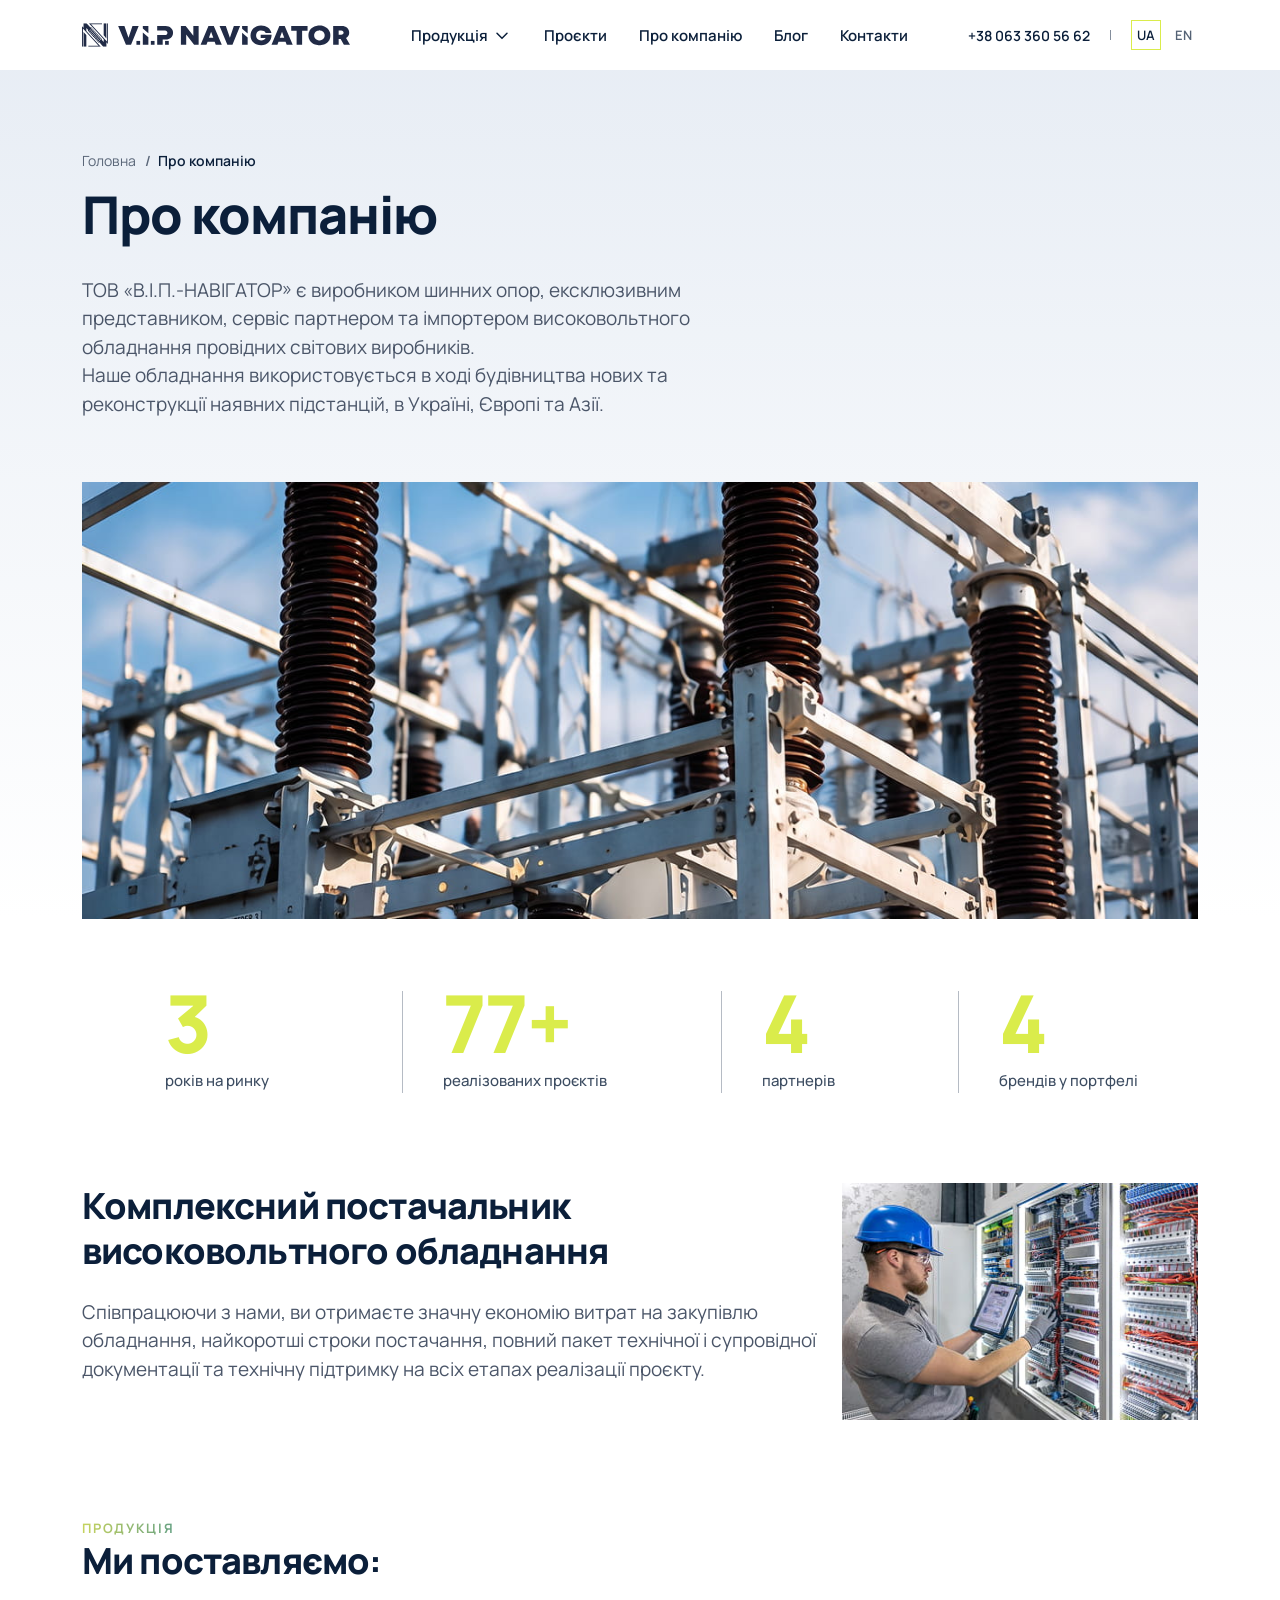
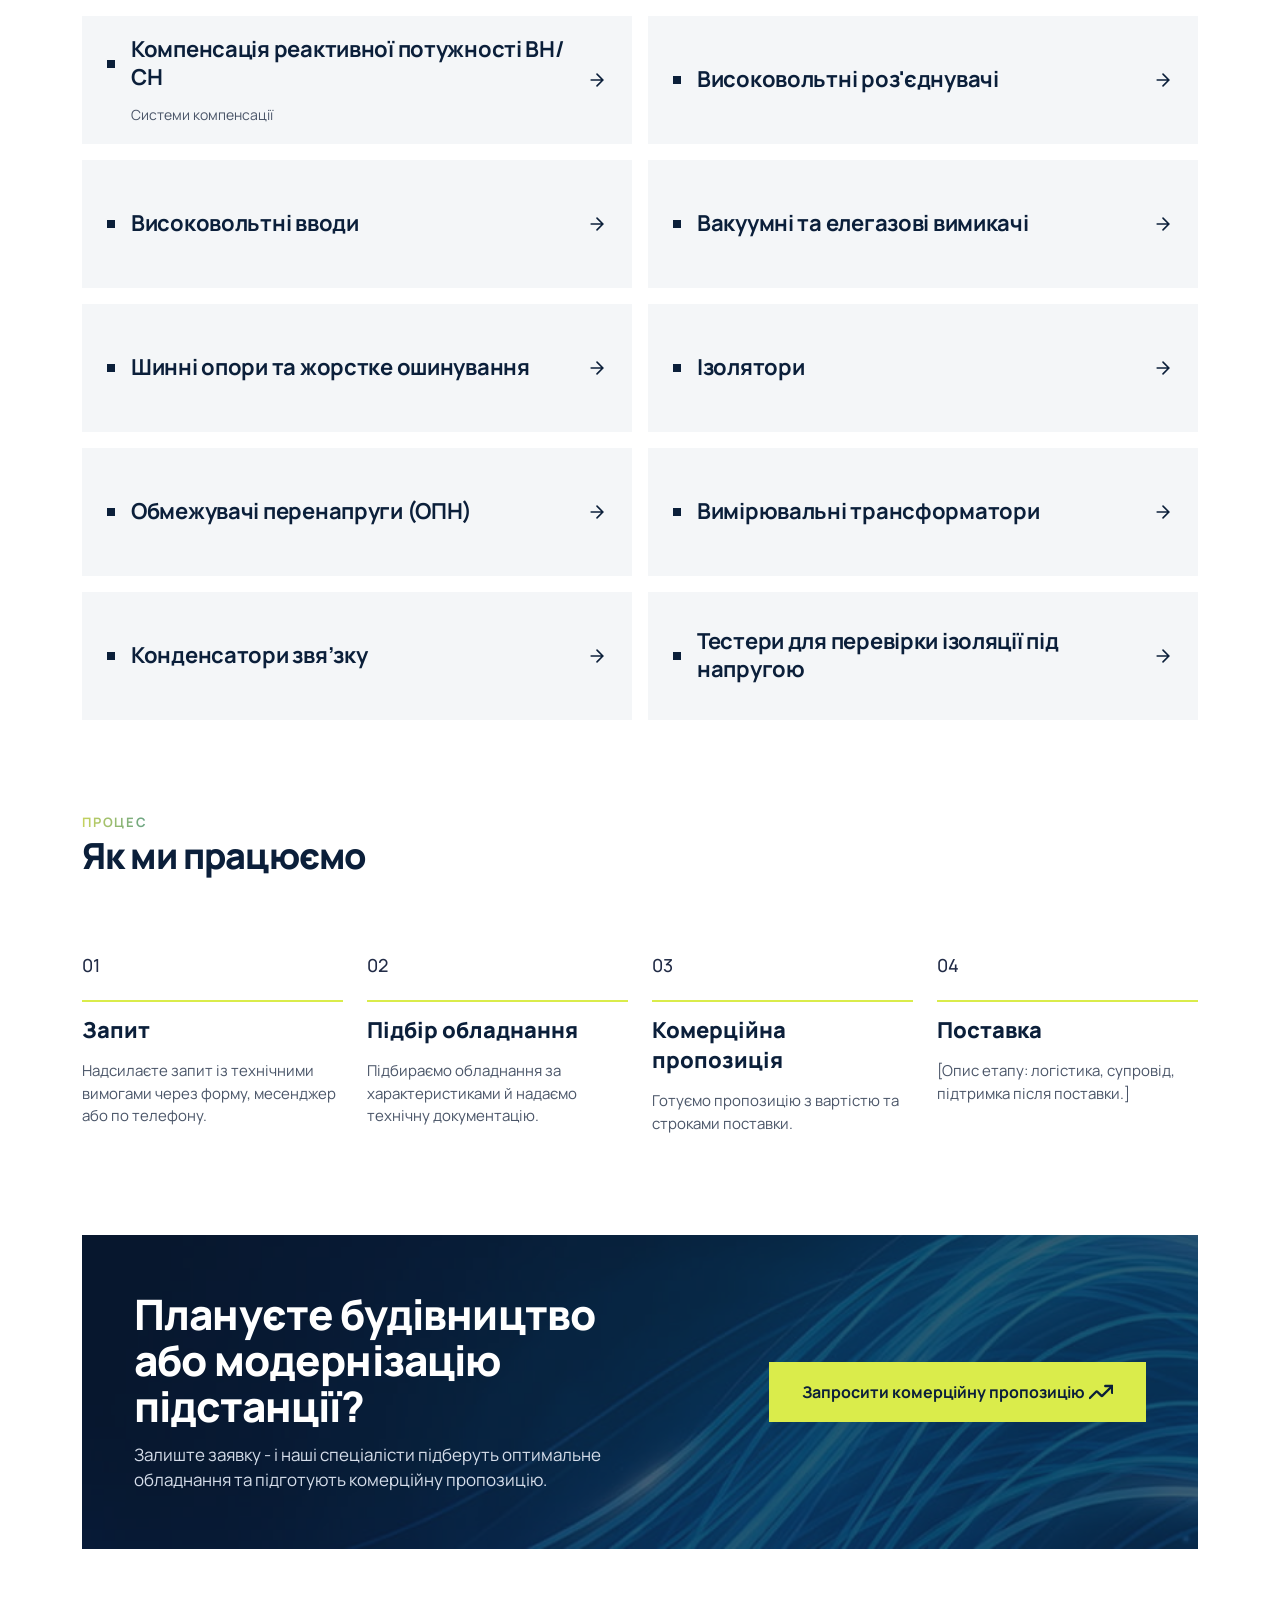
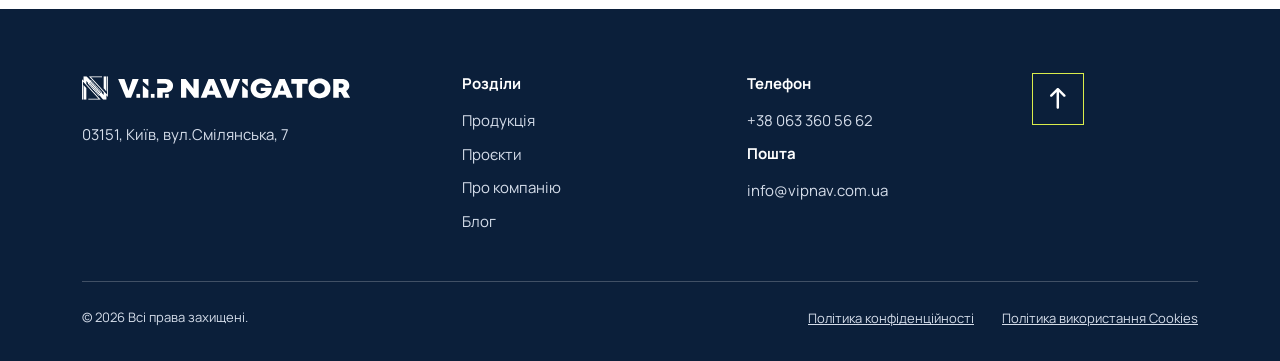
==== commit d01144bc: "Add files via upload" ====
--- a/about-company.html
+++ b/about-company.html
@@ -8,7 +8,7 @@
     <title>Про компанію VIP Navigator, постачальник для підстанцій</title>
     <meta name="description"
         content="ТОВ «В.І.П.-НАВІГАТОР» — виробник шинних опор і постачальник високовольтного обладнання для підстанцій. Представник брендів, 300+ проєктів, технічна підтримка.">
-    <!-- <link rel="icon" type="image/x-icon" href="favicon.png"> -->
+        <link rel="icon" type="image/png" href="favicon.png">
 
     <link rel="stylesheet" href="css/lib/bootstrap-grid.min.css">
     <link rel="stylesheet" href="css/lib/swiper.css">
--- a/css/style.css
+++ b/css/style.css
@@ -1 +1 @@
-@font-face{font-family:"Manrope";src:url("../fonts/manrope-variable.ttf") format("truetype");font-weight:200 800;font-style:normal;font-display:swap}:root{--color-primary:#0B1F3A;--color-accent:#DAEC4B;--color-text-muted:#5A6678;--color-text-body:#4A5568;--color-link-hover:#B05A1A;--color-link-hover-light:#C8773A;--color-gradient-start:#C6D35E;--color-gradient-end:#67A284;--color-white:#fff;--color-text-on-dark:#D5DDEA;--color-surface:#F4F6F8;--color-surface-alt:#F4F4F4;--color-border:#DDE3EC;--color-border-light:#E3E7ED;--color-tab-muted:#394D69}body,html{height:100%}*{-webkit-box-sizing:border-box;box-sizing:border-box}.main{-webkit-box-flex:1;-ms-flex:1 1 auto;flex:1 1 auto}.pagewrapper{min-height:100%;display:-webkit-box;display:-ms-flexbox;display:flex;-webkit-box-orient:vertical;-webkit-box-direction:normal;-ms-flex-direction:column;flex-direction:column;overflow:hidden}body{margin:0;padding:0;position:relative;font-family:"Manrope",sans-serif;font-size:16px;color:#0B1F3A}body.hidden{overflow:hidden}@media (min-width:1400px){.container{max-width:1264px}}input{outline:none}img{max-width:100%}.text-end{text-align:right}h1,h2,h3,h4,h5,h6,p{margin:0}h1{color:#0B1F3A;font-size:52px;font-weight:800;line-height:109.62%;letter-spacing:-1.04px}.titleh2,h2{color:#0B1F3A;font-size:42px;font-weight:800;letter-spacing:-0.84px;line-height:110%}.titleh3,h3{color:#0B1F3A;font-size:36px;font-weight:800;letter-spacing:-0.84px;line-height:127.78%}.sect-title{background:-webkit-gradient(linear,left top,right top,from(#C6D35E),to(#67A284));background:linear-gradient(90deg,#C6D35E 0%,#67A284 100%);-webkit-background-clip:text;background-clip:text;color:transparent;text-transform:uppercase;font-size:13px;font-weight:700;line-height:150%;letter-spacing:1.82px;display:inline-block}.green-btn{background:#DAEC4B;color:#0B1F3A;font-size:16px;font-weight:700;text-decoration:none;height:60px;display:-webkit-inline-box;display:-ms-inline-flexbox;display:inline-flex;-webkit-box-align:center;-ms-flex-align:center;align-items:center;-webkit-box-pack:center;-ms-flex-pack:center;justify-content:center;border:1.5px solid #DAEC4B;padding:5px 32px;text-decoration:none;-webkit-transition:0.3s;transition:0.3s}.green-btn img{width:24px;height:24px;margin-left:4px;-webkit-transition:0.3s;transition:0.3s}.green-btn:hover{-webkit-transform:translateY(-5px);transform:translateY(-5px)}.green-btn:hover img{-webkit-transform:translateX(5px);transform:translateX(5px)}.transparent-btn{background:rgba(255,255,255,0.5);color:#0B1F3A;font-size:16px;font-weight:700;text-decoration:none;height:60px;display:-webkit-inline-box;display:-ms-inline-flexbox;display:inline-flex;-webkit-box-align:center;-ms-flex-align:center;align-items:center;-webkit-box-pack:center;-ms-flex-pack:center;justify-content:center;border:1.5px solid transparent;-o-border-image:linear-gradient(90deg,#C6D35E 0%,#67A284 100%) 1;border-image:-webkit-gradient(linear,left top,right top,from(#C6D35E),to(#67A284)) 1;border-image:linear-gradient(90deg,#C6D35E 0%,#67A284 100%) 1;padding:5px 32px;text-decoration:none;-webkit-transition:0.3s;transition:0.3s}.transparent-btn img{width:24px;height:24px;margin-left:4px;-webkit-transition:0.3s;transition:0.3s}.transparent-btn:hover{background:#fff;-webkit-transform:translateY(-5px);transform:translateY(-5px)}.transparent-btn:hover img{-webkit-transform:translateX(5px);transform:translateX(5px)}.transparent-btn.hovergreen:hover{background:#DAEC4B;color:#0B1F3A}.breadcrumbs{margin-bottom:16px}.breadcrumbs ol{list-style:none;margin:0;padding:0;display:-webkit-box;display:-ms-flexbox;display:flex;-webkit-box-align:center;-ms-flex-align:center;align-items:center;gap:22px}.breadcrumbs ol li{font-size:14px;color:#0B1F3A;font-weight:600;line-height:150%;position:relative}.breadcrumbs ol li:not(:last-child):after{content:"/";display:inline-block;position:absolute;right:-15px;font-size:14px;color:#5A6678}.breadcrumbs ol li a{color:#5A6678;font-size:14px;font-weight:400;text-decoration:none;line-height:150%;-webkit-transition:0.3s;transition:0.3s}.breadcrumbs ol li a:hover{color:#B05A1A;text-decoration:underline}@media (max-width:1199.8px){h1{font-size:42px}.titleh2,h2{font-size:36px}.titleh3,h3{font-size:32px}}@media (max-width:991.8px){.titleh2,h2{font-size:32px}.titleh3,h3{font-size:28px}}@media (max-width:575.8px){h1{font-size:32px}.titleh2,h2{font-size:30px}.titleh3,h3{font-size:28px}.container{padding-left:20px;padding-right:20px}.row{margin-left:-20px;margin-right:-20px}.row>*{padding-right:20px;padding-left:20px}.green-btn,.transparent-btn{height:52px}}.hero{position:relative;height:100vh;min-height:650px}.hero:after{content:"";position:absolute;top:0;left:0;width:100%;height:100%;background:linear-gradient(89.93deg,rgba(255,255,255,0.9) -0.66%,rgba(255,255,255,0) 99.94%);z-index:1}.hero__bg{position:absolute;top:0;left:0;width:100%;height:100%;-o-object-fit:cover;object-fit:cover}.hero-content{position:relative;max-width:640px;z-index:2;margin-top:50px}.header-offset{padding-top:150px}.hero{display:-webkit-box;display:-ms-flexbox;display:flex;-webkit-box-align:center;-ms-flex-align:center;align-items:center}.hero h1{font-size:68px;font-weight:800;margin-bottom:32px;line-height:110%}.hero p{max-width:560px}.hero .btn-group{margin-top:32px}.btn-group{display:-webkit-box;display:-ms-flexbox;display:flex;-ms-flex-wrap:wrap;flex-wrap:wrap;-webkit-box-align:center;-ms-flex-align:center;align-items:center;gap:14px}.category{padding:96px 0 80px}.category h2{margin-bottom:40px}.category__tablist{margin:0;padding:50px 0 0 0;list-style-type:none;display:-webkit-box;display:-ms-flexbox;display:flex;-webkit-box-orient:vertical;-webkit-box-direction:normal;-ms-flex-direction:column;flex-direction:column;gap:20px}.category__tablist li{cursor:pointer;font-size:20px;font-weight:700;line-height:160%;-webkit-transition:0.3s;transition:0.3s;position:relative;padding:5px 20px 5px 40px;min-height:42px;border-radius:5px}.category__tablist li:before{content:"";display:inline-block;width:8px;height:8px;background:#394D69;position:absolute;left:16px;top:50%;-webkit-transform:translateY(-50%);transform:translateY(-50%)}.category__tablist li:hover{background:rgba(218,236,75,0.15)}.category__tablist li.is-active{background:#DAEC4B}.tabcontent{background:#F4F4F4;padding:40px}.tabcontent-item{display:-webkit-box;display:-ms-flexbox;display:flex;-ms-flex-wrap:wrap;flex-wrap:wrap}.tabcontent-item__image{width:100%;max-width:290px;-webkit-box-flex:0;-ms-flex:0 0 290px;flex:0 0 290px}.tabcontent-item__image img{width:100%;vertical-align:top}.tabcontent-item__content{width:100%;max-width:calc(100% - 290px);-webkit-box-flex:0;-ms-flex:0 0 calc(100% - 290px);flex:0 0 calc(100% - 290px);display:-webkit-box;display:-ms-flexbox;display:flex;-webkit-box-orient:vertical;-webkit-box-direction:normal;-ms-flex-direction:column;flex-direction:column;gap:20px;padding-right:20px;-webkit-box-align:start;-ms-flex-align:start;align-items:flex-start}.tabcontent-item__content h3{font-size:42px;font-weight:800;line-height:110%;margin-bottom:0;color:#0B1F3A}.tabcontent-item__content p{font-size:17px;line-height:150%;max-width:400px}.tabcontent-item__content a{color:#0B1F3A;font-weight:700;line-height:150%;text-decoration:none;position:relative}.tabcontent-item__content a img{width:18px;height:18px;vertical-align:middle;margin-top:-3px;-webkit-transition:0.3s;transition:0.3s}.tabcontent-item__content a:after{content:"";display:block;height:1px;width:0;background:#0B1F3A;-webkit-transition:0.3s;transition:0.3s}.tabcontent-item__content a:hover img{-webkit-transform:translateX(5px);transform:translateX(5px)}.tabcontent-item__content a:hover:after{width:100%}.aboutus{padding:50px 0}.aboutus__content{display:-webkit-box;display:-ms-flexbox;display:flex;-webkit-box-align:start;-ms-flex-align:start;align-items:flex-start;-webkit-box-orient:vertical;-webkit-box-direction:normal;-ms-flex-direction:column;flex-direction:column;gap:20px}.aboutus__content .descr p{font-size:16px;line-height:150%;color:rgba(11,31,58,0.8)}.counter{display:-webkit-box;display:-ms-flexbox;display:flex;-ms-flex-wrap:wrap;flex-wrap:wrap;-webkit-box-align:center;-ms-flex-align:center;align-items:center}.counter__item{width:100%;max-width:30%;-webkit-box-flex:0;-ms-flex:0 0 30%;flex:0 0 30%;text-align:center;position:relative;border-right:1px solid rgba(11,31,58,0.3)}.counter__item p{font-size:15px;line-height:150%;color:rgba(11,31,58,0.8);font-weight:500;margin-top:12px}.counter__item span{font-size:80px;color:#DAEC4B;font-weight:800;letter-spacing:-1.92px;line-height:80%}.counter__item i{font-style:normal}.counter__item:nth-child(2){max-width:40%;-webkit-box-flex:0;-ms-flex:0 0 40%;flex:0 0 40%}.counter__item:last-child{border-right:none}.cta{padding:50px 0}.cta1{position:relative;padding:56px 52px}.cta1:after{content:"";position:absolute;top:0;left:0;width:100%;height:100%;background:rgba(11,31,58,0.7);z-index:1}.cta1 .row{position:relative;z-index:2}.cta1 h2,.cta1 h3{color:#fff;margin-bottom:12px}.cta1 p{color:#D5DDEA;font-size:17px;line-height:150%}.cta__bg{position:absolute;left:0;top:0;width:100%;height:100%;display:block}.cta__bg img{width:100%;height:100%;-o-object-fit:cover;object-fit:cover;display:block}.cta__action{display:-webkit-box;display:-ms-flexbox;display:flex;-ms-flex-wrap:wrap;flex-wrap:wrap;-webkit-box-align:center;-ms-flex-align:center;align-items:center;-webkit-box-pack:justify;-ms-flex-pack:justify;justify-content:space-between}.cta__contacts{padding:0 24px;margin:0;list-style-type:none;border-left:1px solid rgba(255,255,255,0.3);width:100%;max-width:210px;-webkit-box-flex:0;-ms-flex:0 0 210px;flex:0 0 210px;margin-left:20px}.cta__contacts li{margin-bottom:8px;display:inline-block}.cta__contacts li:last-child{margin-bottom:0}.cta__contacts a{font-size:16px;font-weight:700;line-height:121.88%;color:#fff;text-decoration:none;-webkit-transition:0.3s;transition:0.3s}.cta__contacts a:hover{color:#DAEC4B}.cta__social{padding:0 0 0 20px;margin:0;list-style-type:none;display:-webkit-box;display:-ms-flexbox;display:flex;-webkit-box-align:center;-ms-flex-align:center;align-items:center;gap:20px;-webkit-box-pack:center;-ms-flex-pack:center;justify-content:center;border-left:1px solid rgba(255,255,255,0.3);width:100%;max-width:90px;-webkit-box-flex:0;-ms-flex:0 0 90px;flex:0 0 90px}.cta__social svg{width:24px;height:24px}.cta__social svg path{-webkit-transition:0.3s;transition:0.3s}.cta__social a:hover svg path{fill:#DAEC4B}.cta__social-label{position:absolute;width:1px;height:1px;padding:0;margin:-1px;overflow:hidden;clip:rect(0,0,0,0);white-space:nowrap;border:0}.cta__social-link{display:-webkit-inline-box;display:-ms-inline-flexbox;display:inline-flex;-webkit-box-align:center;-ms-flex-align:center;align-items:center;text-decoration:none}.partners{--marquee-duration:35s;--marquee-gap:64px;padding:70px 0 60px}.partners h2,.partners h3{text-align:center;margin-bottom:40px}.partners__marquee{overflow:hidden;-webkit-mask-image:-webkit-gradient(linear,left top,right top,from(transparent),color-stop(6%,#000),color-stop(94%,#000),to(transparent));-webkit-mask-image:linear-gradient(90deg,transparent,#000 6%,#000 94%,transparent);mask-image:-webkit-gradient(linear,left top,right top,from(transparent),color-stop(6%,#000),color-stop(94%,#000),to(transparent));mask-image:linear-gradient(90deg,transparent,#000 6%,#000 94%,transparent)}.marquee__track{display:-webkit-box;display:-ms-flexbox;display:flex;width:-webkit-max-content;width:-moz-max-content;width:max-content;-webkit-animation:partners-marquee var(--marquee-duration) linear infinite;animation:partners-marquee var(--marquee-duration) linear infinite}.partners__list{display:-webkit-box;display:-ms-flexbox;display:flex;-webkit-box-align:center;-ms-flex-align:center;align-items:center;gap:var(--marquee-gap);-ms-flex-negative:0;flex-shrink:0;padding-right:var(--marquee-gap)}.partners__item{-ms-flex-negative:0;flex-shrink:0}.partners__item img{display:block;width:auto;height:40px;max-width:none;-o-object-fit:contain;object-fit:contain}@-webkit-keyframes partners-marquee{0%{-webkit-transform:translateX(0);transform:translateX(0)}to{-webkit-transform:translateX(-50%);transform:translateX(-50%)}}@keyframes partners-marquee{0%{-webkit-transform:translateX(0);transform:translateX(0)}to{-webkit-transform:translateX(-50%);transform:translateX(-50%)}}@media (prefers-reduced-motion:reduce){.marquee__track{-webkit-animation:none;animation:none}}.partners-list{list-style:none;margin:0;padding:0;display:-webkit-box;display:-ms-flexbox;display:flex;-ms-flex-wrap:wrap;flex-wrap:wrap;-webkit-box-align:center;-ms-flex-align:center;align-items:center;-webkit-box-pack:justify;-ms-flex-pack:justify;justify-content:space-between;row-gap:24px;gap:20px}.partners-list img{height:40px}.projects{padding:60px 0 96px}.projects .sect-title{margin-bottom:20px}.projects_header{margin-bottom:40px}.slide-item{position:relative;aspect-ratio:4/3}.slide-item__img{position:absolute;top:0;left:0;width:100%;height:100%;-o-object-fit:cover;object-fit:cover}.slide-item__info{width:calc(100% - 100px);max-width:432px;background:rgba(255,255,255,0.9);position:absolute;bottom:100px;left:0;right:0;margin:0 auto;padding:24px 28px}.slide-item__infohead{display:-webkit-box;display:-ms-flexbox;display:flex;-ms-flex-wrap:wrap;flex-wrap:wrap;-webkit-box-align:center;-ms-flex-align:center;align-items:center}.slide-item__infohead .title{width:100%;max-width:calc(100% - 130px);-webkit-box-flex:0;-ms-flex:0 0 calc(100% - 130px);flex:0 0 calc(100% - 130px);font-size:22px;font-weight:800;line-height:110%;margin:0;text-decoration:none;color:#0B1F3A;-webkit-transition:0.3s;transition:0.3s}.slide-item__infohead .title:hover{color:#B05A1A}.slide-item__infohead .projlink{width:100%;max-width:130px;-webkit-box-flex:0;-ms-flex:0 0 130px;flex:0 0 130px;text-align:right}.slide-item__infohead .projlink a{display:inline-block;color:#0B1F3A;text-decoration:none;font-weight:700;line-height:150%;-webkit-transition:0.3s;transition:0.3s}.slide-item__infohead .projlink a svg{vertical-align:middle;margin-top:-3px;margin-left:6px}.slide-item__infohead .projlink a svg path{-webkit-transition:0.3s;transition:0.3s}.slide-item__infohead .projlink a:hover{color:#B05A1A}.slide-item__infohead .projlink a:hover svg path{stroke:#B05A1A}.slide-item__descr{margin-top:10px;width:100%;max-width:100%;-webkit-box-flex:0;-ms-flex:0 0 100%;flex:0 0 100%}.slide-item__descr p{color:#5A6678;font-size:14px}.mySwiper-projects .swiper-wrapper{padding-bottom:50px}.swiper-horizontal>.swiper-pagination-bullets,.swiper-pagination-horizontal.swiper-pagination-bullets{bottom:0!important}.swiper-pagination-bullet{border-radius:0;width:12px;height:12px;margin:0 10px!important;background:#D9D9D9;opacity:1!important}.swiper-pagination-bullet.swiper-pagination-bullet-active{background:#DAEC4B}.cta2{position:relative}.cta-buttons{display:-webkit-box;display:-ms-flexbox;display:flex;-ms-flex-wrap:wrap;flex-wrap:wrap;-webkit-box-align:center;-ms-flex-align:center;align-items:center;-webkit-box-pack:end;-ms-flex-pack:end;justify-content:flex-end;gap:14px}.cta-buttons__item{color:#fff;font-size:16px;font-weight:700;display:-webkit-inline-box;display:-ms-inline-flexbox;display:inline-flex;-webkit-box-align:center;-ms-flex-align:center;align-items:center;-webkit-box-pack:center;-ms-flex-pack:center;justify-content:center;min-height:58px;border:1.5px solid #fff;-webkit-transition:0.3s;transition:0.3s;text-decoration:none;padding:5px 30px}.cta-buttons__item:hover{background:#DAEC4B;color:#0B1F3A;-webkit-transform:translateY(-5px);transform:translateY(-5px)}.projects+.cta{padding:0 0 96px 0}.mobile-btn{display:none}@media (max-width:1399.8px){.cta__action{-webkit-box-pack:end;-ms-flex-pack:end;justify-content:flex-end}.cta1 p br{display:none}.partners-list img{height:35px}}@media (max-width:1199.8px){.hero h1{font-size:56px}.hero-content{margin-top:50px}.tabcontent-item__image{max-width:200px;-webkit-box-flex:0;-ms-flex:0 0 200px;flex:0 0 200px}.tabcontent-item__content{max-width:calc(100% - 200px);-webkit-box-flex:0;-ms-flex:0 0 calc(100% - 200px);flex:0 0 calc(100% - 200px);gap:15px}.tabcontent{padding:40px 30px}.category__tablist{gap:15px;padding-top:30px}.counter__item span{font-size:60px}.cta-buttons,.cta__action{-webkit-box-pack:start;-ms-flex-pack:start;justify-content:flex-start;margin-top:20px}.slide-item__info{bottom:60px}.partners-list{-webkit-box-pack:center;-ms-flex-pack:center;justify-content:center;gap:25px}.aboutus__content .descr p br{display:none}.tabcontent-item__content h3{font-size:32px}.category__tablist li{font-size:18px}.tabcontent-item__content p{font-size:15px}}@media (max-width:991.8px){.category{padding:50px 0}.category__tablist-wrap{overflow:hidden}.category__tablist{-webkit-box-orient:horizontal;-webkit-box-direction:normal;-ms-flex-direction:row;flex-direction:row;-ms-flex-wrap:nowrap;flex-wrap:nowrap;gap:8px;padding-top:0;margin-bottom:24px;margin-right:calc(-1 * var(--bs-gutter-x, 0.75rem));padding-right:var(--bs-gutter-x,0.75rem);width:calc(100% + var(--bs-gutter-x, 0.75rem));overflow-x:auto;overflow-y:hidden;-webkit-overflow-scrolling:touch;scrollbar-width:none}.category__tablist::-webkit-scrollbar{display:none}.category__tablist li{-webkit-box-flex:0;-ms-flex:0 0 auto;flex:0 0 auto;white-space:nowrap;-webkit-box-align:center;-ms-flex-align:center;align-items:center;display:-webkit-inline-box;display:-ms-inline-flexbox;display:inline-flex;font-size:16px;border:1px solid #DDE3EC;border-radius:0;line-height:110%;min-height:44px}.category__tablist li.is-active{color:#394D69}.counter{margin-top:30px}.slide-item__info{bottom:15px;max-width:initial;width:calc(100% - 30px);padding:20px}.slide-item__infohead .title{font-size:22px;width:100%;max-width:100%;-webkit-box-flex:0;-ms-flex:0 0 100%;flex:0 0 100%;margin-bottom:6px}.slide-item__infohead .projlink{text-align:left;max-width:initial;width:auto;-webkit-box-flex:initial;-ms-flex:initial;flex:initial}.slide-item__infohead{margin-bottom:0}.hero{height:auto;min-height:auto;padding-bottom:48px}.partners,.projects{padding:50px 0}.projects+.cta{padding-bottom:60px}.aboutus__content{gap:10px}.partners-list{-webkit-box-pack:center;-ms-flex-pack:center;justify-content:center;gap:20px}.partners-list img{height:26px}.slide-item__infohead .title{-webkit-box-ordinal-group:2;-ms-flex-order:1;order:1}.slide-item__infohead .slide-item__descr{-webkit-box-ordinal-group:3;-ms-flex-order:2;order:2;margin-top:0;margin-bottom:5px}.slide-item__infohead .projlink{-webkit-box-ordinal-group:4;-ms-flex-order:3;order:3}}@media (max-width:767.8px){.cta1{padding:30px}.cta__action{-webkit-box-pack:justify;-ms-flex-pack:justify;justify-content:space-between}.cta__action .cta__contacts,.cta__action .green-btn{width:100%;max-width:calc(50% - 10px);-webkit-box-flex:0;-ms-flex:0 0 calc(50% - 10px);flex:0 0 calc(50% - 10px);margin:0;padding:0}.cta__contacts,.cta__social{border:none}.cta__social{margin-top:15px;padding:0;gap:12px;-webkit-box-pack:justify;-ms-flex-pack:justify;justify-content:space-between;max-width:100%;-webkit-box-flex:0;-ms-flex:0 0 100%;flex:0 0 100%;width:100%}.cta__social li{-webkit-box-flex:1;-ms-flex:1 1 0px;flex:1 1 0;min-width:0}.cta__social-link{-webkit-box-pack:center;-ms-flex-pack:center;justify-content:center;gap:8px;width:100%;min-height:48px;padding:10px 12px;border:1px solid #fff;color:#fff;font-size:14px;font-weight:700;line-height:1.2;-webkit-transition:0.3s;transition:0.3s}.cta__social-label{position:static;width:auto;height:auto;margin:0;padding:0;overflow:visible;clip:auto;white-space:normal}.cta__social svg{width:24px;height:24px;-ms-flex-negative:0;flex-shrink:0}}@media (max-width:767.8px) and (hover:hover){.cta__social-link:hover{border-color:#DAEC4B;color:#DAEC4B}}@media (max-width:767.8px){.projects_header .text-end{text-align:left}.projects_header .transparent-btn{margin-top:20px}.projects_header .transparent-btn{display:none}.mobile-btn{display:-webkit-box;display:-ms-flexbox;display:flex}.projects-wrapper .mobile-btn{margin-top:24px}.projects_header{margin-bottom:24px}}@media (max-width:575.8px){.hero:after{background:-webkit-gradient(linear,left top,left bottom,from(rgba(255,255,255,0.94)),color-stop(50%,rgba(255,255,255,0.8)),color-stop(78%,rgba(255,255,255,0.25)),to(rgba(255,255,255,0)));background:linear-gradient(180deg,rgba(255,255,255,0.94) 0%,rgba(255,255,255,0.8) 50%,rgba(255,255,255,0.25) 78%,rgba(255,255,255,0) 100%)}.hero h1{font-size:38px;margin-bottom:24px}.hero p{font-size:14px}.hero p br{display:none}.hero .btn-group{margin-top:24px;gap:12px}.hero .btn-group a{width:100%}.hero .btn-group .transparent-btn{background:rgba(255,255,255,0.88)}.hero-content{margin-top:0}.category h2{margin-bottom:24px}.tabcontent-item__content,.tabcontent-item__image{max-width:100%;-webkit-box-flex:0;-ms-flex:0 0 100%;flex:0 0 100%}.tabcontent-item__content{gap:10px;padding-right:0;margin-bottom:10px}.tabcontent{padding:30px}.counter{-webkit-box-align:start;-ms-flex-align:start;align-items:flex-start}.counter__item{padding:0 10px}.counter__item span{font-size:36px}.cta__action .green-btn{max-width:100%;-webkit-box-flex:0;-ms-flex:0 0 100%;flex:0 0 100%}.cta__action .cta__contacts{max-width:50%;-webkit-box-flex:0;-ms-flex:0 0 50%;flex:0 0 50%}.cta__action .green-btn{margin-bottom:15px}.cta__contacts li{display:block}.cta__social{margin-top:0}.hero{padding-top:108px}.tabcontent{padding:0}.tabcontent-item__image{-webkit-box-ordinal-group:2;-ms-flex-order:1;order:1;height:200px;position:relative;overflow:hidden}.tabcontent-item__image img{width:100%;height:100%;-o-object-fit:cover;object-fit:cover;-o-object-position:center;object-position:center}.tabcontent-item__content{-webkit-box-ordinal-group:3;-ms-flex-order:2;order:2;padding:24px 20px}.tabcontent-item__content{margin:0;gap:16px}.aboutus__content{gap:20px}.counter__item{border-right:none}.counter__item p{margin-top:6px;line-height:18px}.cta1{border-radius:10px;position:relative;overflow:hidden;padding:32px 24px}.cta1 h2{margin-bottom:24px;font-size:28px;font-weight:700;letter-spacing:-0.6px}.cta1 p{font-size:16px}.cta__action{margin-top:24px}.cta__action .cta__contacts{border-top:1px solid rgba(255,255,255,0.3);max-width:100%;-webkit-box-flex:0;-ms-flex:0 0 100%;flex:0 0 100%;padding-top:12px}.cta__action .cta__contacts li{margin-bottom:24px}.cta__action .green-btn{margin-bottom:24px}.cta__social{margin-top:12px}.cta__social a:hover{border-color:#DAEC4B;color:#DAEC4B}.projects .sect-title{margin-bottom:12px}.projects_header .transparent-btn{display:none}.projects_header{margin-bottom:25px}.slide-item{border:1px solid #DDE3EC}.slide-item__img,.slide-item__info{position:relative}.slide-item__info{width:100%;bottom:initial}.slide-item__media{position:relative;height:190px;overflow:hidden}.slide-item__infohead .slide-item__descr{margin-bottom:16px}.swiper-pagination-bullet{width:8px;height:8px;margin:0 4px!important;-webkit-transition:0.3s;transition:0.3s}.swiper-pagination-bullet.swiper-pagination-bullet-active{width:24px}.projects-wrapper .mobile-btn{margin-top:20px}.mySwiper-projects .swiper-wrapper{padding-bottom:42px}.cta-buttons .green-btn{width:100%}.cta-buttons__item{min-height:52px;width:100%}.aboutus,.category,.cta,.partners{padding-bottom:0}.tabcontent-item__content h3{font-size:28px}.tabcontent-item__content p{font-size:16px}.counter__item p{font-size:13px}}@media (max-width:370.8px){.cta__action .cta__contacts{max-width:100%;-webkit-box-flex:0;-ms-flex:0 0 100%;flex:0 0 100%;margin-bottom:15px}}.about-company{background:-webkit-gradient(linear,left top,left bottom,from(#E6ECF4),to(#fff));background:linear-gradient(180deg,#E6ECF4 0%,#fff 100%)}.about-company h1{margin-bottom:32px}.about-company p{max-width:713px;font-size:19px;line-height:150%;color:#4A5568}.about-company img{margin:64px 0 0 0;width:100%;vertical-align:top}.counter__row{max-width:1030px;margin:auto;margin-top:72px}.counter__row .counter__item{max-width:initial;-webkit-box-flex:initial;-ms-flex:initial;flex:initial;width:auto;width:100%;text-align:left;padding-left:40px}.counter__row .counter__item:first-child{max-width:27%;-webkit-box-flex:0;-ms-flex:0 0 27%;flex:0 0 27%}.counter__row .counter__item:nth-child(2){max-width:31%;-webkit-box-flex:0;-ms-flex:0 0 31%;flex:0 0 31%}.counter__row .counter__item:nth-child(3){max-width:23%;-webkit-box-flex:0;-ms-flex:0 0 23%;flex:0 0 23%}.counter__row .counter__item:nth-child(4){max-width:19%;-webkit-box-flex:0;-ms-flex:0 0 19%;flex:0 0 19%}.about-company-supplier{padding:90px 0 46px}.about-company-supplier__media{text-align:right}.about-company-supplier__media img{vertical-align:top;max-width:100%}.about-company-supplier__content h2{margin-bottom:24px}.about-company-supplier__content p{color:#4A5568;font-size:19px;line-height:150%}.about-products{padding:50px 0 40px}.about-products__header{margin-bottom:32px}.about-products__item{background:#F4F6F8;display:-webkit-box;display:-ms-flexbox;display:flex;-webkit-box-align:center;-ms-flex-align:center;align-items:center;min-height:128px;-webkit-box-orient:vertical;-webkit-box-direction:normal;-ms-flex-direction:column;flex-direction:column;-webkit-box-pack:center;-ms-flex-pack:center;justify-content:center;-webkit-box-align:start;-ms-flex-align:start;align-items:flex-start;padding:15px 50px 15px 48px;text-decoration:none;gap:12px;position:relative;-webkit-transition:0.3s;transition:0.3s;border:1px solid #F4F6F8}.about-products__item:after{content:"";display:inline-block;width:20px;height:20px;position:absolute;right:24px;top:50%;-webkit-transform:translateY(-50%);transform:translateY(-50%);background:url("../img/about/supply-arrow.svg") no-repeat center center/contain}.about-products__item:hover{border-color:#0B1F3A;-webkit-transform:translateY(-3px);transform:translateY(-3px);-webkit-box-shadow:0 4px 10px rgba(0,0,0,0.1);box-shadow:0 4px 10px rgba(0,0,0,0.1)}.about-products__title{position:relative;color:#0B1F3A;font-size:22px;font-weight:700;letter-spacing:-0.28px;line-height:127.27%}.about-products__title:before{content:"";display:inline-block;width:8px;height:8px;background:#0B1F3A;position:absolute;left:-24px;top:50%;-webkit-transform:translateY(-50%);transform:translateY(-50%)}.about-products__caption{color:#4A5568;font-size:14px;line-height:150%}.about-products__grid .row{row-gap:16px;margin-left:-8px;margin-right:-8px}.about-products__grid .row>*{padding-left:8px;padding-right:8px}.process{padding:50px 0}.process__header{margin-bottom:40px}.process__item-step{padding:28px 0 14px;font-size:18px;line-height:222.22%;font-weight:500;color:#212B46;border-bottom:2px solid #DAEC4B;margin-bottom:14px}.process__item-title{margin-bottom:14px;color:#0B1F3A;font-size:22px;font-weight:800;line-height:136.36%}.process__item-text{font-size:15px;line-height:150%;color:#4A5568}@media (max-width:1199.8px){.about-company h1,.process__header{margin-bottom:24px}.about-company img{margin-top:30px}.about-products__item{min-height:110px}.about-company-supplier__content h2{margin-bottom:15px}.about-products__header{margin-bottom:24px}.about-company p,.about-company-supplier__content p{font-size:16px}.about-products__title,.process__item-title{font-size:20px}}@media (max-width:767.8px){.counter__row{-webkit-box-align:start;-ms-flex-align:start;align-items:flex-start}.counter__row .counter__item{padding-left:15px}.counter__row .counter__item span{font-size:50px}.about-company-supplier__media{margin-top:20px}.about-company-supplier__media img{width:100%}.about-products__item{padding:10px 40px;height:100%}.about-products__item:after{right:17px}.about-products__title{font-size:18px}.about-company-supplier__content h2{margin-bottom:10px}}@media (max-width:575.8px){.about-company h1{margin-bottom:10px}.counter__row{margin-top:40px;row-gap:20px}.counter__row .counter__item{max-width:50%!important;-webkit-box-flex:0!important;-ms-flex:0 0 50%!important;flex:0 0 50%!important}.counter__row .counter__item span{font-size:46px}.about-company-supplier{padding:60px 0 40px}.about-products__item{min-height:80px}.process__item-step{padding:20px 0 10px;margin-bottom:10px;line-height:170%}.process__item-title{margin-bottom:5px}.cta:last-child{padding-bottom:60px}.about-company-supplier,.about-products,.process{padding-bottom:0}.about-company-supplier__content h2{font-size:26px}}.category-head{background:-webkit-gradient(linear,left top,left bottom,from(#E6ECF4),to(#fff));background:linear-gradient(180deg,#E6ECF4 0%,#fff 100%)}.category-head__intro{padding-bottom:40px}.category-head__intro h1{margin-bottom:32px}.category-head__intro p{max-width:713px;font-size:19px;line-height:150%;color:#4A5568}.category-list{padding:16px 0 80px}.category-list .row{row-gap:25px}.category-list__item{display:block;background:#fff;border:1px solid #E3E7ED;gap:25px;text-decoration:none;-webkit-transition:0.3s;transition:0.3s}.category-list__item-media{width:100%;height:245px;position:relative;overflow:hidden}.category-list__item-media img{height:220px;width:100%;-o-object-fit:cover;object-fit:cover;-o-object-position:top center;object-position:top center;position:absolute;left:0;top:0;-webkit-transform-origin:top center;transform-origin:top center;-webkit-transition:-webkit-transform 0.5s;transition:-webkit-transform 0.5s;transition:transform 0.5s;transition:transform 0.5s,-webkit-transform 0.5s}.category-list__item-name{width:100%;padding:12px;display:-webkit-box;display:-ms-flexbox;display:flex;-webkit-box-align:center;-ms-flex-align:center;align-items:center;min-height:100px;-webkit-box-pack:center;-ms-flex-pack:center;justify-content:center}.category-list__item-name p{color:#0B1F3A;font-size:19px;font-weight:700;line-height:24px;text-align:center;max-width:220px;display:-webkit-box;-webkit-line-clamp:3;-webkit-box-orient:vertical;overflow:hidden}.category-list__item:hover{-webkit-box-shadow:0px 0px 10px 0px rgba(0,0,0,0.1);box-shadow:0px 0px 10px 0px rgba(0,0,0,0.1)}.category-list__item:hover .category-list__item-media img{-webkit-transform:scale(1.1);transform:scale(1.1)}header.header{position:fixed;top:0;left:0;width:100%;z-index:100;background:rgba(255,255,255,0.5);height:70px;-webkit-transition:0.5s;transition:0.5s}header.header.scroll{background:rgba(255,255,255,0.95);-webkit-box-shadow:0 0 6px #D3D3D3;box-shadow:0 0 6px #D3D3D3}header.header.header__white{background:#fff}.header .container{position:relative}.header__inner{display:-webkit-box;display:-ms-flexbox;display:flex;-webkit-box-align:center;-ms-flex-align:center;align-items:center;-webkit-box-pack:justify;-ms-flex-pack:justify;justify-content:space-between;gap:16px;min-height:70px}.header__logo{-ms-flex-negative:0;flex-shrink:0;text-decoration:none}.header__logo img{max-width:268px;width:100%;height:auto;vertical-align:top}.header__nav{-ms-flex-negative:1;flex-shrink:1;min-width:0}.header__nav .menu{list-style-type:none;margin:0;padding:0;display:-webkit-box;display:-ms-flexbox;display:flex;gap:32px;-ms-flex-wrap:wrap;flex-wrap:wrap;-webkit-box-pack:center;-ms-flex-pack:center;justify-content:center;-webkit-box-align:center;-ms-flex-align:center;align-items:center}.header__nav .menu .menu-item{position:relative}.header__nav .menu .menu-item a{color:#0B1F3A;-webkit-transition:0.3s;transition:0.3s}.header__nav .menu>li>a{font-size:15px;font-weight:600;height:70px;display:-webkit-inline-box;display:-ms-inline-flexbox;display:inline-flex;-webkit-box-align:center;-ms-flex-align:center;align-items:center;-webkit-transition:0.3s;transition:0.3s}.header__nav .menu>li>a:after{content:"";position:absolute;bottom:0;left:0;right:0;margin:0 auto;width:0;height:2px;background:#0B1F3A;-webkit-transition:0.3s;transition:0.3s;vertical-align:middle}.header__nav .menu>li>a:hover:after{width:100%}.header__nav .menu>li.active a:after{width:100%}.header__nav a{text-decoration:none}.menu-item-has-children>a:before{content:"";-webkit-box-ordinal-group:3;-ms-flex-order:2;order:2;width:20px;height:20px;margin-left:4px;-ms-flex-negative:0;flex-shrink:0;background:url("../img/general/header-chevron.svg") no-repeat center center/contain;-webkit-transition:0.3s;transition:0.3s}.menu-item-has-children.is-open>a:before{-webkit-transform:rotate(180deg);transform:rotate(180deg)}.mega-menu{opacity:0;z-index:-1;visibility:hidden;-webkit-transform:translateY(-8px);transform:translateY(-8px);-webkit-transition:0.5s;transition:0.5s;position:fixed;left:0;right:0;top:78px;background:#fff;-webkit-box-shadow:0 12px 24px rgba(11,31,58,0.08);box-shadow:0 12px 24px rgba(11,31,58,0.08);padding:32px 0 36px;z-index:99;max-width:1344px;margin:0 auto}.menu-item-has-children.is-open>.mega-menu{opacity:1;z-index:1;visibility:visible;-webkit-transform:translateY(0);transform:translateY(0)}.mega-menu__inner{display:-webkit-box;display:-ms-flexbox;display:flex;-webkit-box-align:stretch;-ms-flex-align:stretch;align-items:stretch;gap:32px}.mega-menu__body{-webkit-box-flex:1;-ms-flex:1;flex:1;min-width:0}.mega-menu__label{margin:0 0 20px;color:#B05A1A;font-size:13px;font-weight:700;letter-spacing:1.82px;line-height:137%;text-transform:uppercase}.mega-menu__grid{display:-ms-grid;display:grid;-ms-grid-columns:minmax(0,1fr) 48px minmax(0,1fr) 48px minmax(0,1fr);grid-template-columns:repeat(3,minmax(0,1fr));gap:32px 48px}.mega-menu__col{display:-webkit-box;display:-ms-flexbox;display:flex;-webkit-box-orient:vertical;-webkit-box-direction:normal;-ms-flex-direction:column;flex-direction:column;gap:12px}.mega-menu__group{display:-webkit-box;display:-ms-flexbox;display:flex;-webkit-box-orient:vertical;-webkit-box-direction:normal;-ms-flex-direction:column;flex-direction:column;gap:0}.mega-menu__sublist{list-style:none;margin:0;padding:0}.mega-menu__link{display:block;text-decoration:none;-webkit-transition:0.3s;transition:0.3s}.mega-menu__link--title{padding:8px 0;color:#0B1F3A!important;font-size:15px;font-weight:700;line-height:130%}.mega-menu__link--title:hover{color:#B05A1A!important}.mega-menu__link--sub{padding:5px 0 5px 16px;color:#5A6678;font-size:14px;font-weight:400;line-height:137%;border-left:2px solid #E3E7ED}.mega-menu__link--sub:hover{color:#B05A1A!important;border-left:2px solid #B05A1A}.mega-menu__all{display:-webkit-inline-box;display:-ms-inline-flexbox;display:inline-flex;-webkit-box-align:center;-ms-flex-align:center;align-items:center;gap:10px;margin-top:24px;padding-bottom:4px;border-bottom:1px solid #C8773A;color:#0B1F3A;font-size:16px;font-weight:700;line-height:137%;text-decoration:none;-webkit-transition:0.3s;transition:0.3s}.mega-menu__all img{display:block;width:18px;height:18px;-webkit-transition:0.3s;transition:0.3s}.mega-menu__all:hover{color:#B05A1A}.mega-menu__all:hover img{-webkit-transform:translateX(4px);transform:translateX(4px)}.mega-menu__aside{width:100%;max-width:240px;-ms-flex-negative:0;flex-shrink:0;display:-webkit-box;display:-ms-flexbox;display:flex;-webkit-box-orient:vertical;-webkit-box-direction:normal;-ms-flex-direction:column;flex-direction:column;-webkit-box-pack:justify;-ms-flex-pack:justify;justify-content:space-between;gap:24px;padding:28px;background:#0B1F3A}.mega-menu__aside-title{margin:0 0 10px;color:#fff;font-size:22px;font-weight:800;line-height:120%}.mega-menu__aside-text{margin:0;color:#D5DDEA;font-size:15px;font-weight:400;line-height:137%}.mega-menu__aside-btn{display:-webkit-inline-box;display:-ms-inline-flexbox;display:inline-flex;-webkit-box-align:center;-ms-flex-align:center;align-items:center;-webkit-box-pack:center;-ms-flex-pack:center;justify-content:center;min-height:52px;padding:5px 24px;border-radius:999px;background:#B05A1A;color:#fff!important;font-size:16px;font-weight:700;line-height:137%;text-decoration:none;text-align:center;-webkit-transition:0.3s;transition:0.3s}.mega-menu__aside-btn:hover{background:#C8773A}.header__action{display:-webkit-box;display:-ms-flexbox;display:flex;-webkit-box-align:center;-ms-flex-align:center;align-items:center;gap:20px;-webkit-box-pack:end;-ms-flex-pack:end;justify-content:flex-end;-ms-flex-negative:0;flex-shrink:0}.header__lang-separator{background:rgba(11,31,58,0.5);height:10px;width:1px}.header__phone{display:-webkit-inline-box;display:-ms-inline-flexbox;display:inline-flex;-webkit-box-align:center;-ms-flex-align:center;align-items:center;font-size:14px;font-weight:600;color:#0B1F3A;text-decoration:none;-webkit-transition:0.3s;transition:0.3s}.header__phone:hover{color:#B05A1A}.header__phone-icon{display:none;width:44px;height:44px;-o-object-fit:contain;object-fit:contain}.header__lang{list-style-type:none;padding:0;margin:0;display:-webkit-box;display:-ms-flexbox;display:flex;-webkit-box-align:center;-ms-flex-align:center;align-items:center;gap:7px}.header__lang a{display:-webkit-inline-box;display:-ms-inline-flexbox;display:inline-flex;-webkit-box-align:center;-ms-flex-align:center;align-items:center;-webkit-box-pack:center;-ms-flex-pack:center;justify-content:center;width:30px;height:30px;color:rgba(11,31,58,0.7);-webkit-transition:0.3s;transition:0.3s;text-decoration:none;font-size:13px;font-weight:600;border:1px solid transparent}.header__lang a:hover{color:#0B1F3A}.header__lang a.active{border-color:#DAEC4B;color:#0B1F3A;font-weight:600}.burger-menu,.mobilenav-bottomsect,.mobnav__header{display:none}@media (max-width:1199.8px){.header__nav .menu{gap:15px}.header__action{gap:10px}.mega-menu{top:70px}.mega-menu__grid{gap:32px 32px}.mega-menu__link--title{padding:5px 0}.header__logo img{max-width:220px}}@media (max-width:991.8px){.header__logo{max-width:calc(50% - 8px)}header.header:has(.mobnav.active){background:#fff}header.header:has(.mobnav.active) .header__phone{display:none}.mobnav{position:fixed;top:0;left:0;width:100%;height:100%;background:#fff;z-index:99;-webkit-transform:translateX(100%);transform:translateX(100%);-webkit-transition:0.5s;transition:0.5s;padding:8px 40px 60px 40px;overflow:auto;display:-webkit-box;display:-ms-flexbox;display:flex;-webkit-box-orient:vertical;-webkit-box-direction:normal;-ms-flex-direction:column;flex-direction:column;-webkit-box-pack:justify;-ms-flex-pack:justify;justify-content:space-between;-webkit-box-align:start;-ms-flex-align:start;align-items:flex-start}.mobnav.active{-webkit-transform:translateX(0);transform:translateX(0)}.mobnav .mobilenav-bottomsect,.mobnav nav{width:100%}header.header{display:-webkit-box;display:-ms-flexbox;display:flex;-webkit-box-align:center;-ms-flex-align:center;align-items:center}.burger-menu{display:inline-block;position:relative;right:0;background:transparent;border:none;padding:0;margin-left:4px}.burger-menu img{width:44px}.header__lang a,.header__phone{font-size:16px}.mobnav__header{display:block;height:70px;display:-webkit-box;display:-ms-flexbox;display:flex;-webkit-box-align:center;-ms-flex-align:center;align-items:center;-webkit-box-pack:justify;-ms-flex-pack:justify;justify-content:space-between;width:100%;position:absolute;top:0;left:0;padding:10px 40px}.mobnav__logo{max-width:220px}.close-menu{display:inline-block;background:transparent;border:none;padding:0;margin:0}.close-menu img{width:44px;height:44px}.header__nav .menu{display:block}.header__nav .menu .menu-item{margin-bottom:0;border-bottom:1px solid #DDE3EC}.header__nav .menu .menu-item>a{padding:15px 0}.header__nav .menu>li>a{height:auto}.header__nav .menu>li>a{font-size:22px;font-weight:700}.menu-item-has-children>a:before{display:block}.header__nav .menu>li:not(.menu-item-has-children)>a:after{display:none}.mega-menu{display:none;position:relative;top:0;width:100%;max-width:none;margin:0;-webkit-box-shadow:none;box-shadow:none;border-bottom:1px solid #E3E7ED;border-top:1px solid #E3E7ED;padding:20px 0}.menu-item-has-children.is-open>.mega-menu{display:block}.header .mobnav .container{padding:0}.mega-menu__inner{-ms-flex-wrap:wrap;flex-wrap:wrap}.mega-menu__aside,.mega-menu__body{width:100%;max-width:100%;-webkit-box-flex:0;-ms-flex:0 0 100%;flex:0 0 100%}.header__nav .menu>li>a:after,.mega-menu__label{display:none}.header__phone-text{position:absolute;width:1px;height:1px;padding:0;margin:-1px;overflow:hidden;clip:rect(0,0,0,0);white-space:nowrap;border:0}.header__phone-icon{display:block}.header__lang{display:none}.header__lang-separator{display:none}.header__action{gap:0}.mobilenav-bottomsect{display:block;padding-top:50px}.mobilenav-bottomsect .header__lang{display:-webkit-box;display:-ms-flexbox;display:flex;gap:8px;margin-bottom:16px}.mobilenav-bottomsect .header__lang a{width:56px;height:44px;border:1px solid #DDE3EC}.mobilenav-bottomsect .header__lang a.active{border-color:#DAEC4B}.mobilenav-bottomsect .green-btn{width:100%}.mobilenav-bottomsect__phone{position:relative;font-size:18px;font-weight:700;line-height:150%;color:#0B1F3A;padding-left:36px;margin-bottom:27px;display:inline-block}.mobilenav-bottomsect__phone:after{content:"";display:inline-block;width:24px;height:24px;background:url("../img/general/menu-tel-icon.svg") no-repeat center center/contain;position:absolute;left:0;top:50%;-webkit-transform:translateY(-50%);transform:translateY(-50%)}.mobnav{top:70px;height:calc(100dvh - 70px)}}@media (max-width:575.8px){header.header{height:64px}header.header:has(.mobnav.active){background:#fff}.mobnav{top:64px;height:calc(100dvh - 64px);padding:10px 20px 40px 20px}.mega-menu__grid{display:block}.header__logo{max-width:166px}}footer.footer{background:#0B1F3A;padding-top:64px}footer.footer .col-lg-2{text-align:right}.footer__top{padding-bottom:48px}.footer__bottom{border-top:1px solid rgba(255,255,255,0.22);padding-top:24px;padding-bottom:32px}.footer__bottom p{font-size:13px;line-height:150%;color:#D5DDEA}.footer__bottom ul{display:-webkit-box;display:-ms-flexbox;display:flex;-webkit-box-align:center;-ms-flex-align:center;align-items:center;-webkit-box-pack:end;-ms-flex-pack:end;justify-content:flex-end;gap:28px;list-style-type:none;margin:0;padding:0}.footer__bottom ul a{font-size:13px;line-height:150%;color:#D5DDEA;-webkit-transition:0.3s;transition:0.3s}.footer__bottom ul a:hover{color:#DAEC4B}.footer__logo a{display:inline-block;margin-bottom:16px}.footer__logo img{width:100%;max-width:268px}.footer__logo p{font-size:15px;color:#D5DDEA}.footer__menu .title{margin-bottom:14px;font-size:15px;font-weight:700;color:#fff;line-height:150%}.footer__nav{list-style:none;margin:0;padding:0;display:-webkit-box;display:-ms-flexbox;display:flex;-webkit-box-orient:vertical;-webkit-box-direction:normal;-ms-flex-direction:column;flex-direction:column;gap:10px;margin-bottom:10px}.footer__nav:last-child{margin-bottom:0}.footer__nav a{text-decoration:none;font-size:15px;line-height:150%;color:#D5DDEA;-webkit-transition:0.3s;transition:0.3s}.footer__nav a:hover{color:#DAEC4B}.totop{width:52px;height:52px;display:-webkit-inline-box;display:-ms-inline-flexbox;display:inline-flex;-webkit-box-align:center;-ms-flex-align:center;align-items:center;-webkit-box-pack:center;-ms-flex-pack:center;justify-content:center;border:1px solid #DAEC4B;background:transparent;padding:0;cursor:pointer;-webkit-transition:0.3s;transition:0.3s}.totop:hover{background:#DAEC4B}.totop:hover img{-webkit-filter:invert(1);filter:invert(1)}.totop img{width:16px;-webkit-transition:0.3s;transition:0.3s}@media (max-width:1199.8px){.footer__logo img{max-width:230px}}@media (max-width:991.8px){.footer__logo{margin-bottom:20px}}@media (max-width:991.8px){.footer__menu{margin-bottom:14px}.footer__top{position:relative;padding-bottom:20px}.totop{position:absolute;right:0;bottom:40px}.footer__bottom ul{-webkit-box-pack:start;-ms-flex-pack:start;justify-content:flex-start;margin-bottom:15px}}@media (max-width:767.8px){footer.footer{padding-top:48px}.totop{bottom:initial;top:0;width:48px;height:48px}.totop img{width:14.5px}.footer__logo{padding-right:50px;margin-bottom:32px}.footer__logo img{max-width:167px}.footer__logo a{margin-bottom:12px}.footer__logo p{font-size:14px}.footer__menu .title{margin-bottom:11px}.footer__nav{gap:15px}.footer__bottom ul{display:block}.footer__bottom ul li{margin-bottom:10px}}+@font-face{font-family:"Manrope";src:url("../fonts/manrope-variable.ttf") format("truetype");font-weight:200 800;font-style:normal;font-display:swap}:root{--color-primary:#0B1F3A;--color-accent:#DAEC4B;--color-text-muted:#5A6678;--color-text-body:#4A5568;--color-link-hover:#B05A1A;--color-link-hover-light:#C8773A;--color-gradient-start:#C6D35E;--color-gradient-end:#67A284;--color-white:#fff;--color-text-on-dark:#D5DDEA;--color-surface:#F4F6F8;--color-surface-alt:#F4F4F4;--color-border:#DDE3EC;--color-border-light:#E3E7ED;--color-tab-muted:#394D69}body,html{height:100%}*{-webkit-box-sizing:border-box;box-sizing:border-box}.main{-webkit-box-flex:1;-ms-flex:1 1 auto;flex:1 1 auto}.pagewrapper{min-height:100%;display:-webkit-box;display:-ms-flexbox;display:flex;-webkit-box-orient:vertical;-webkit-box-direction:normal;-ms-flex-direction:column;flex-direction:column;overflow:hidden}body{margin:0;padding:0;position:relative;font-family:"Manrope",sans-serif;font-size:16px;color:#0B1F3A}body.hidden{overflow:hidden}@media (min-width:1400px){.container{max-width:1264px}}input{outline:none}img{max-width:100%}.text-end{text-align:right}h1,h2,h3,h4,h5,h6,p{margin:0}h1{color:#0B1F3A;font-size:52px;font-weight:800;line-height:109.62%;letter-spacing:-1.04px}.titleh2,h2{color:#0B1F3A;font-size:42px;font-weight:800;letter-spacing:-0.84px;line-height:110%;margin-bottom:28px}.titleh3,h3{color:#0B1F3A;font-size:36px;font-weight:800;letter-spacing:-0.84px;line-height:127.78%}.sect-title{background:-webkit-gradient(linear,left top,right top,from(#C6D35E),to(#67A284));background:linear-gradient(90deg,#C6D35E 0%,#67A284 100%);-webkit-background-clip:text;background-clip:text;color:transparent;text-transform:uppercase;font-size:13px;font-weight:700;line-height:150%;letter-spacing:1.82px;display:inline-block}.green-btn{background:#DAEC4B;color:#0B1F3A;font-size:16px;font-weight:700;text-decoration:none;height:60px;display:-webkit-inline-box;display:-ms-inline-flexbox;display:inline-flex;-webkit-box-align:center;-ms-flex-align:center;align-items:center;-webkit-box-pack:center;-ms-flex-pack:center;justify-content:center;border:1.5px solid #DAEC4B;padding:5px 32px;text-decoration:none;-webkit-transition:0.3s;transition:0.3s}.green-btn img{width:24px;height:24px;margin-left:4px;-webkit-transition:0.3s;transition:0.3s}.green-btn:hover{background:#fff}.green-btn:hover img{-webkit-transform:translateX(5px);transform:translateX(5px)}.blue-btn{background:#0B1F3A;color:#fff;font-size:16px;font-weight:700;text-decoration:none;height:60px;display:-webkit-inline-box;display:-ms-inline-flexbox;display:inline-flex;-webkit-box-align:center;-ms-flex-align:center;align-items:center;-webkit-box-pack:center;-ms-flex-pack:center;justify-content:center;border:1.5px solid #0B1F3A;cursor:pointer;padding:5px 32px;text-decoration:none;-webkit-transition:0.3s;transition:0.3s}.blue-btn img{width:24px;height:24px;margin-left:4px;-webkit-transition:0.3s;transition:0.3s}.blue-btn:hover{background:#fff;color:#0B1F3A}.blue-btn:hover img{-webkit-transform:translateX(5px);transform:translateX(5px)}.transparent-btn{background:rgba(255,255,255,0.5);color:#0B1F3A;font-size:16px;font-weight:700;text-decoration:none;height:60px;display:-webkit-inline-box;display:-ms-inline-flexbox;display:inline-flex;-webkit-box-align:center;-ms-flex-align:center;align-items:center;-webkit-box-pack:center;-ms-flex-pack:center;justify-content:center;border:1.5px solid transparent;-o-border-image:linear-gradient(90deg,#C6D35E 0%,#67A284 100%) 1;border-image:-webkit-gradient(linear,left top,right top,from(#C6D35E),to(#67A284)) 1;border-image:linear-gradient(90deg,#C6D35E 0%,#67A284 100%) 1;padding:5px 32px;text-decoration:none;-webkit-transition:0.3s;transition:0.3s}.transparent-btn img{width:24px;height:24px;margin-left:4px;-webkit-transition:0.3s;transition:0.3s}.transparent-btn:hover{background:#fff}.transparent-btn:hover img{-webkit-transform:translateX(5px);transform:translateX(5px)}.transparent-btn.hovergreen:hover{background:#DAEC4B;color:#0B1F3A}.breadcrumbs{margin-bottom:16px}.breadcrumbs ol{list-style:none;margin:0;padding:0;display:-webkit-box;display:-ms-flexbox;display:flex;-webkit-box-align:center;-ms-flex-align:center;align-items:center;gap:5px 22px;-ms-flex-wrap:wrap;flex-wrap:wrap}.breadcrumbs ol li{font-size:14px;color:#0B1F3A;font-weight:600;line-height:150%;position:relative}.breadcrumbs ol li:not(:last-child):after{content:"/";display:inline-block;position:absolute;right:-15px;font-size:14px;color:#5A6678}.breadcrumbs ol li a{color:#5A6678;font-size:14px;font-weight:400;text-decoration:none;line-height:150%;-webkit-transition:0.3s;transition:0.3s}.breadcrumbs ol li a:hover{color:#B05A1A;text-decoration:underline}.text-center{text-align:center}@media (max-width:1199.8px){h1{font-size:42px}.titleh2,h2{font-size:36px}.titleh3,h3{font-size:32px}}@media (max-width:991.8px){.titleh2,h2{font-size:32px}.titleh3,h3{font-size:28px}}@media (max-width:575.8px){h1{font-size:32px}.titleh2,h2{font-size:30px;margin-bottom:20px}.titleh3,h3{font-size:28px}.container{padding-left:20px;padding-right:20px}.row{margin-left:-20px;margin-right:-20px}.row>*{padding-right:20px;padding-left:20px}.green-btn,.transparent-btn{height:52px}}input::-webkit-inner-spin-button,input::-webkit-outer-spin-button{-webkit-appearance:none;margin:0}input[type=number]{-moz-appearance:textfield}.hero{position:relative;height:100vh;min-height:650px}.hero:after{content:"";position:absolute;top:0;left:0;width:100%;height:100%;background:linear-gradient(89.93deg,rgba(255,255,255,0.9) -0.66%,rgba(255,255,255,0) 99.94%);z-index:1}.hero__bg{position:absolute;top:0;left:0;width:100%;height:100%;-o-object-fit:cover;object-fit:cover}.hero-content{position:relative;max-width:640px;z-index:2;margin-top:50px}.header-offset{padding-top:150px}.hero{display:-webkit-box;display:-ms-flexbox;display:flex;-webkit-box-align:center;-ms-flex-align:center;align-items:center}.hero h1{font-size:68px;font-weight:800;margin-bottom:32px;line-height:110%}.hero p{max-width:560px}.hero .btn-group{margin-top:32px}.btn-group{display:-webkit-box;display:-ms-flexbox;display:flex;-ms-flex-wrap:wrap;flex-wrap:wrap;-webkit-box-align:center;-ms-flex-align:center;align-items:center;gap:14px}.category{padding:96px 0 80px}.category h2{margin-bottom:40px}.category__tablist{margin:0;padding:50px 0 0 0;list-style-type:none;display:-webkit-box;display:-ms-flexbox;display:flex;-webkit-box-orient:vertical;-webkit-box-direction:normal;-ms-flex-direction:column;flex-direction:column;gap:20px}.category__tablist li{cursor:pointer;font-size:20px;font-weight:700;line-height:160%;-webkit-transition:0.3s;transition:0.3s;position:relative;padding:5px 20px 5px 40px;min-height:42px;border-radius:5px}.category__tablist li:before{content:"";display:inline-block;width:8px;height:8px;background:#394D69;position:absolute;left:16px;top:50%;-webkit-transform:translateY(-50%);transform:translateY(-50%)}.category__tablist li:hover{background:rgba(218,236,75,0.15)}.category__tablist li.is-active{background:#DAEC4B}.tabcontent{background:#F4F4F4;padding:40px}.tabcontent-item{display:-webkit-box;display:-ms-flexbox;display:flex;-ms-flex-wrap:wrap;flex-wrap:wrap}.tabcontent-item__image{width:100%;max-width:290px;-webkit-box-flex:0;-ms-flex:0 0 290px;flex:0 0 290px}.tabcontent-item__image img{width:100%;vertical-align:top}.tabcontent-item__content{width:100%;max-width:calc(100% - 290px);-webkit-box-flex:0;-ms-flex:0 0 calc(100% - 290px);flex:0 0 calc(100% - 290px);display:-webkit-box;display:-ms-flexbox;display:flex;-webkit-box-orient:vertical;-webkit-box-direction:normal;-ms-flex-direction:column;flex-direction:column;gap:20px;padding-right:20px;-webkit-box-align:start;-ms-flex-align:start;align-items:flex-start}.tabcontent-item__content h3{font-size:42px;font-weight:800;line-height:110%;margin-bottom:0;color:#0B1F3A}.tabcontent-item__content p{font-size:17px;line-height:150%;max-width:400px}.tabcontent-item__content a{color:#0B1F3A;font-weight:700;line-height:150%;text-decoration:none;position:relative}.tabcontent-item__content a img{width:18px;height:18px;vertical-align:middle;margin-top:-3px;-webkit-transition:0.3s;transition:0.3s}.tabcontent-item__content a:after{content:"";display:block;height:1px;width:0;background:#0B1F3A;-webkit-transition:0.3s;transition:0.3s}.tabcontent-item__content a:hover img{-webkit-transform:translateX(5px);transform:translateX(5px)}.tabcontent-item__content a:hover:after{width:100%}.aboutus{padding:50px 0}.aboutus__content{display:-webkit-box;display:-ms-flexbox;display:flex;-webkit-box-align:start;-ms-flex-align:start;align-items:flex-start;-webkit-box-orient:vertical;-webkit-box-direction:normal;-ms-flex-direction:column;flex-direction:column;gap:20px}.aboutus__content .descr p{font-size:16px;line-height:150%;color:rgba(11,31,58,0.8)}.counter{display:-webkit-box;display:-ms-flexbox;display:flex;-ms-flex-wrap:wrap;flex-wrap:wrap;-webkit-box-align:center;-ms-flex-align:center;align-items:center}.counter__item{width:100%;max-width:30%;-webkit-box-flex:0;-ms-flex:0 0 30%;flex:0 0 30%;text-align:center;position:relative;border-right:1px solid rgba(11,31,58,0.3)}.counter__item p{font-size:15px;line-height:150%;color:rgba(11,31,58,0.8);font-weight:500;margin-top:12px}.counter__item span{font-size:80px;color:#DAEC4B;font-weight:800;letter-spacing:-1.92px;line-height:80%}.counter__item i{font-style:normal}.counter__item:nth-child(2){max-width:40%;-webkit-box-flex:0;-ms-flex:0 0 40%;flex:0 0 40%}.counter__item:last-child{border-right:none}.cta{padding:50px 0}.cta1{position:relative;padding:56px 52px}.cta1:after{content:"";position:absolute;top:0;left:0;width:100%;height:100%;background:rgba(11,31,58,0.7);z-index:1}.cta1 .row{position:relative;z-index:2}.cta1 h2,.cta1 h3{color:#fff;margin-bottom:12px}.cta1 p{color:#D5DDEA;font-size:17px;line-height:150%}.cta__bg{position:absolute;left:0;top:0;width:100%;height:100%;display:block}.cta__bg img{width:100%;height:100%;-o-object-fit:cover;object-fit:cover;display:block}.cta__action{display:-webkit-box;display:-ms-flexbox;display:flex;-ms-flex-wrap:wrap;flex-wrap:wrap;-webkit-box-align:center;-ms-flex-align:center;align-items:center;-webkit-box-pack:justify;-ms-flex-pack:justify;justify-content:space-between}.cta__contacts{padding:0 24px;margin:0;list-style-type:none;border-left:1px solid rgba(255,255,255,0.3);width:100%;max-width:210px;-webkit-box-flex:0;-ms-flex:0 0 210px;flex:0 0 210px;margin-left:20px}.cta__contacts li{margin-bottom:8px;display:inline-block}.cta__contacts li:last-child{margin-bottom:0}.cta__contacts a{font-size:16px;font-weight:700;line-height:121.88%;color:#fff;text-decoration:none;-webkit-transition:0.3s;transition:0.3s}.cta__contacts a:hover{color:#DAEC4B}.cta__social{padding:0 0 0 20px;margin:0;list-style-type:none;display:-webkit-box;display:-ms-flexbox;display:flex;-webkit-box-align:center;-ms-flex-align:center;align-items:center;gap:20px;-webkit-box-pack:center;-ms-flex-pack:center;justify-content:center;border-left:1px solid rgba(255,255,255,0.3);width:100%;max-width:90px;-webkit-box-flex:0;-ms-flex:0 0 90px;flex:0 0 90px}.cta__social svg{width:24px;height:24px}.cta__social svg path{-webkit-transition:0.3s;transition:0.3s}.cta__social a:hover svg path{fill:#DAEC4B}.cta__social-label{position:absolute;width:1px;height:1px;padding:0;margin:-1px;overflow:hidden;clip:rect(0,0,0,0);white-space:nowrap;border:0}.cta__social-link{display:-webkit-inline-box;display:-ms-inline-flexbox;display:inline-flex;-webkit-box-align:center;-ms-flex-align:center;align-items:center;text-decoration:none}.partners{--marquee-duration:35s;--marquee-gap:64px;padding:70px 0 60px}.partners h2,.partners h3{text-align:center;margin-bottom:40px}.partners__marquee{overflow:hidden;-webkit-mask-image:-webkit-gradient(linear,left top,right top,from(transparent),color-stop(6%,#000),color-stop(94%,#000),to(transparent));-webkit-mask-image:linear-gradient(90deg,transparent,#000 6%,#000 94%,transparent);mask-image:-webkit-gradient(linear,left top,right top,from(transparent),color-stop(6%,#000),color-stop(94%,#000),to(transparent));mask-image:linear-gradient(90deg,transparent,#000 6%,#000 94%,transparent)}.marquee__track{display:-webkit-box;display:-ms-flexbox;display:flex;width:-webkit-max-content;width:-moz-max-content;width:max-content;-webkit-animation:partners-marquee var(--marquee-duration) linear infinite;animation:partners-marquee var(--marquee-duration) linear infinite}.partners__list{display:-webkit-box;display:-ms-flexbox;display:flex;-webkit-box-align:center;-ms-flex-align:center;align-items:center;gap:var(--marquee-gap);-ms-flex-negative:0;flex-shrink:0;padding-right:var(--marquee-gap)}.partners__item{-ms-flex-negative:0;flex-shrink:0}.partners__item img{display:block;width:auto;height:40px;max-width:none;-o-object-fit:contain;object-fit:contain}@-webkit-keyframes partners-marquee{0%{-webkit-transform:translateX(0);transform:translateX(0)}to{-webkit-transform:translateX(-50%);transform:translateX(-50%)}}@keyframes partners-marquee{0%{-webkit-transform:translateX(0);transform:translateX(0)}to{-webkit-transform:translateX(-50%);transform:translateX(-50%)}}@media (prefers-reduced-motion:reduce){.marquee__track{-webkit-animation:none;animation:none}}.partners-list{list-style:none;margin:0;padding:0;display:-webkit-box;display:-ms-flexbox;display:flex;-ms-flex-wrap:wrap;flex-wrap:wrap;-webkit-box-align:center;-ms-flex-align:center;align-items:center;-webkit-box-pack:justify;-ms-flex-pack:justify;justify-content:space-between;row-gap:24px;gap:20px}.partners-list img{height:40px}.projects{padding:60px 0 96px}.projects .sect-title{margin-bottom:20px}.projects_header{margin-bottom:40px}.slide-item{position:relative;aspect-ratio:4/3}.slide-item__img{position:absolute;top:0;left:0;width:100%;height:100%;-o-object-fit:cover;object-fit:cover}.slide-item__info{width:calc(100% - 100px);max-width:432px;background:rgba(255,255,255,0.9);position:absolute;bottom:100px;left:0;right:0;margin:0 auto;padding:24px 28px}.slide-item__infohead{display:-webkit-box;display:-ms-flexbox;display:flex;-ms-flex-wrap:wrap;flex-wrap:wrap;-webkit-box-align:center;-ms-flex-align:center;align-items:center}.slide-item__infohead .title{width:100%;max-width:calc(100% - 130px);-webkit-box-flex:0;-ms-flex:0 0 calc(100% - 130px);flex:0 0 calc(100% - 130px);font-size:22px;font-weight:800;line-height:110%;margin:0;text-decoration:none;color:#0B1F3A;-webkit-transition:0.3s;transition:0.3s}.slide-item__infohead .title:hover{color:#B05A1A}.slide-item__infohead .projlink{width:100%;max-width:130px;-webkit-box-flex:0;-ms-flex:0 0 130px;flex:0 0 130px;text-align:right}.slide-item__infohead .projlink a{display:inline-block;color:#0B1F3A;text-decoration:none;font-weight:700;line-height:150%;-webkit-transition:0.3s;transition:0.3s}.slide-item__infohead .projlink a svg{vertical-align:middle;margin-top:-3px;margin-left:6px}.slide-item__infohead .projlink a svg path{-webkit-transition:0.3s;transition:0.3s}.slide-item__infohead .projlink a:hover{color:#B05A1A}.slide-item__infohead .projlink a:hover svg path{stroke:#B05A1A}.slide-item__descr{margin-top:10px;width:100%;max-width:100%;-webkit-box-flex:0;-ms-flex:0 0 100%;flex:0 0 100%}.slide-item__descr p{color:#5A6678;font-size:14px}.mySwiper-projects .swiper-wrapper{padding-bottom:50px}.swiper-horizontal>.swiper-pagination-bullets,.swiper-pagination-horizontal.swiper-pagination-bullets{bottom:0!important}.swiper-pagination-bullet{border-radius:0;width:12px;height:12px;margin:0 10px!important;background:#D9D9D9;opacity:1!important}.swiper-pagination-bullet.swiper-pagination-bullet-active{background:#DAEC4B}.cta2{position:relative}.cta-buttons{display:-webkit-box;display:-ms-flexbox;display:flex;-ms-flex-wrap:wrap;flex-wrap:wrap;-webkit-box-align:center;-ms-flex-align:center;align-items:center;-webkit-box-pack:end;-ms-flex-pack:end;justify-content:flex-end;gap:14px}.cta-buttons__item{color:#fff;font-size:16px;font-weight:700;display:-webkit-inline-box;display:-ms-inline-flexbox;display:inline-flex;-webkit-box-align:center;-ms-flex-align:center;align-items:center;-webkit-box-pack:center;-ms-flex-pack:center;justify-content:center;min-height:58px;border:1.5px solid #fff;-webkit-transition:0.3s;transition:0.3s;text-decoration:none;padding:5px 30px}.cta-buttons__item:hover{background:#DAEC4B;color:#0B1F3A}.projects+.cta{padding:0 0 96px 0}.mobile-btn{display:none}@media (max-width:1399.8px){.cta__action{-webkit-box-pack:end;-ms-flex-pack:end;justify-content:flex-end}.cta1 p br{display:none}.partners-list img{height:35px}}@media (max-width:1199.8px){.hero h1{font-size:56px}.hero-content{margin-top:50px}.tabcontent-item__image{max-width:200px;-webkit-box-flex:0;-ms-flex:0 0 200px;flex:0 0 200px}.tabcontent-item__content{max-width:calc(100% - 200px);-webkit-box-flex:0;-ms-flex:0 0 calc(100% - 200px);flex:0 0 calc(100% - 200px);gap:15px}.tabcontent{padding:40px 30px}.category__tablist{gap:15px;padding-top:30px}.counter__item span{font-size:60px}.cta-buttons,.cta__action{-webkit-box-pack:start;-ms-flex-pack:start;justify-content:flex-start;margin-top:20px}.slide-item__info{bottom:60px}.partners-list{-webkit-box-pack:center;-ms-flex-pack:center;justify-content:center;gap:25px}.aboutus__content .descr p br{display:none}.tabcontent-item__content h3{font-size:32px}.category__tablist li{font-size:18px}.tabcontent-item__content p{font-size:15px}}@media (max-width:991.8px){.category{padding:50px 0}.category__tablist-wrap{overflow:hidden}.category__tablist{-webkit-box-orient:horizontal;-webkit-box-direction:normal;-ms-flex-direction:row;flex-direction:row;-ms-flex-wrap:nowrap;flex-wrap:nowrap;gap:8px;padding-top:0;margin-bottom:24px;margin-right:calc(-1 * var(--bs-gutter-x, 0.75rem));padding-right:var(--bs-gutter-x,0.75rem);width:calc(100% + var(--bs-gutter-x, 0.75rem));overflow-x:auto;overflow-y:hidden;-webkit-overflow-scrolling:touch;scrollbar-width:none}.category__tablist::-webkit-scrollbar{display:none}.category__tablist li{-webkit-box-flex:0;-ms-flex:0 0 auto;flex:0 0 auto;white-space:nowrap;-webkit-box-align:center;-ms-flex-align:center;align-items:center;display:-webkit-inline-box;display:-ms-inline-flexbox;display:inline-flex;font-size:16px;border:1px solid #DDE3EC;border-radius:0;line-height:110%;min-height:44px}.category__tablist li.is-active{color:#394D69}.counter{margin-top:30px}.slide-item__info{bottom:15px;max-width:initial;width:calc(100% - 30px);padding:20px}.slide-item__infohead .title{font-size:22px;width:100%;max-width:100%;-webkit-box-flex:0;-ms-flex:0 0 100%;flex:0 0 100%;margin-bottom:6px}.slide-item__infohead .projlink{text-align:left;max-width:initial;width:auto;-webkit-box-flex:initial;-ms-flex:initial;flex:initial}.slide-item__infohead{margin-bottom:0}.hero{height:auto;min-height:auto;padding-bottom:48px}.partners,.projects{padding:50px 0}.projects+.cta{padding-bottom:60px}.aboutus__content{gap:10px}.partners-list{-webkit-box-pack:center;-ms-flex-pack:center;justify-content:center;gap:20px}.partners-list img{height:26px}.slide-item__infohead .title{-webkit-box-ordinal-group:2;-ms-flex-order:1;order:1}.slide-item__infohead .slide-item__descr{-webkit-box-ordinal-group:3;-ms-flex-order:2;order:2;margin-top:0;margin-bottom:5px}.slide-item__infohead .projlink{-webkit-box-ordinal-group:4;-ms-flex-order:3;order:3}.header-offset{padding-top:110px}}@media (max-width:767.8px){.cta1{padding:30px}.cta__action{-webkit-box-pack:justify;-ms-flex-pack:justify;justify-content:space-between}.cta__action .cta__contacts,.cta__action .green-btn{width:100%;max-width:calc(50% - 10px);-webkit-box-flex:0;-ms-flex:0 0 calc(50% - 10px);flex:0 0 calc(50% - 10px);margin:0;padding:0}.cta__contacts,.cta__social{border:none}.cta__social{margin-top:15px;padding:0;gap:12px;-webkit-box-pack:justify;-ms-flex-pack:justify;justify-content:space-between;max-width:100%;-webkit-box-flex:0;-ms-flex:0 0 100%;flex:0 0 100%;width:100%}.cta__social li{-webkit-box-flex:1;-ms-flex:1 1 0px;flex:1 1 0;min-width:0}.cta__social-link{-webkit-box-pack:center;-ms-flex-pack:center;justify-content:center;gap:8px;width:100%;min-height:48px;padding:10px 12px;border:1px solid #fff;color:#fff;font-size:14px;font-weight:700;line-height:1.2;-webkit-transition:0.3s;transition:0.3s}.cta__social-label{position:static;width:auto;height:auto;margin:0;padding:0;overflow:visible;clip:auto;white-space:normal}.cta__social svg{width:24px;height:24px;-ms-flex-negative:0;flex-shrink:0}}@media (max-width:767.8px) and (hover:hover){.cta__social-link:hover{border-color:#DAEC4B;color:#DAEC4B}}@media (max-width:767.8px){.projects_header .text-end{text-align:left}.projects_header .transparent-btn{margin-top:20px}.projects_header .transparent-btn{display:none}.mobile-btn{display:-webkit-box;display:-ms-flexbox;display:flex}.projects-wrapper .mobile-btn{margin-top:24px}.projects_header{margin-bottom:24px}}@media (max-width:575.8px){.hero:after{background:-webkit-gradient(linear,left top,left bottom,from(rgba(255,255,255,0.94)),color-stop(50%,rgba(255,255,255,0.8)),color-stop(78%,rgba(255,255,255,0.25)),to(rgba(255,255,255,0)));background:linear-gradient(180deg,rgba(255,255,255,0.94) 0%,rgba(255,255,255,0.8) 50%,rgba(255,255,255,0.25) 78%,rgba(255,255,255,0) 100%)}.hero h1{font-size:38px;margin-bottom:24px}.hero p{font-size:14px}.hero p br{display:none}.hero .btn-group{margin-top:24px;gap:12px}.hero .btn-group a{width:100%}.hero .btn-group .transparent-btn{background:rgba(255,255,255,0.88)}.hero-content{margin-top:0}.category h2{margin-bottom:24px}.tabcontent-item__content,.tabcontent-item__image{max-width:100%;-webkit-box-flex:0;-ms-flex:0 0 100%;flex:0 0 100%}.tabcontent-item__content{gap:10px;padding-right:0;margin-bottom:10px}.tabcontent{padding:30px}.counter{-webkit-box-align:start;-ms-flex-align:start;align-items:flex-start}.counter__item{padding:0 10px}.counter__item span{font-size:36px}.cta__action .green-btn{max-width:100%;-webkit-box-flex:0;-ms-flex:0 0 100%;flex:0 0 100%}.cta__action .cta__contacts{max-width:50%;-webkit-box-flex:0;-ms-flex:0 0 50%;flex:0 0 50%}.cta__action .green-btn{margin-bottom:15px}.cta__contacts li{display:block}.cta__social{margin-top:0}.hero{padding-top:108px}.tabcontent{padding:0}.tabcontent-item__image{-webkit-box-ordinal-group:2;-ms-flex-order:1;order:1;height:200px;position:relative;overflow:hidden}.tabcontent-item__image img{width:100%;height:100%;-o-object-fit:cover;object-fit:cover;-o-object-position:center;object-position:center}.tabcontent-item__content{-webkit-box-ordinal-group:3;-ms-flex-order:2;order:2;padding:24px 20px}.tabcontent-item__content{margin:0;gap:16px}.aboutus__content{gap:20px}.counter__item{border-right:none}.counter__item p{margin-top:6px;line-height:18px}.cta1{border-radius:10px;position:relative;overflow:hidden;padding:32px 24px}.cta1 h2{margin-bottom:24px;font-size:28px;font-weight:700;letter-spacing:-0.6px}.cta1 p{font-size:16px}.cta__action{margin-top:24px}.cta__action .cta__contacts{border-top:1px solid rgba(255,255,255,0.3);max-width:100%;-webkit-box-flex:0;-ms-flex:0 0 100%;flex:0 0 100%;padding-top:12px}.cta__action .cta__contacts li{margin-bottom:24px}.cta__action .green-btn{margin-bottom:24px}.cta__social{margin-top:12px}.cta__social a:hover{border-color:#DAEC4B;color:#DAEC4B}.projects .sect-title{margin-bottom:12px}.projects_header .transparent-btn{display:none}.projects_header{margin-bottom:25px}.slide-item{border:1px solid #DDE3EC}.slide-item__img,.slide-item__info{position:relative}.slide-item__info{width:100%;bottom:initial}.slide-item__media{position:relative;height:190px;overflow:hidden}.slide-item__infohead .slide-item__descr{margin-bottom:16px}.swiper-pagination-bullet{width:8px;height:8px;margin:0 4px!important;-webkit-transition:0.3s;transition:0.3s}.swiper-pagination-bullet.swiper-pagination-bullet-active{width:24px}.projects-wrapper .mobile-btn{margin-top:20px}.mySwiper-projects .swiper-wrapper{padding-bottom:42px}.cta-buttons .green-btn{width:100%}.cta-buttons__item{min-height:52px;width:100%}.category__tablist li{padding:5px 16px 5px 36px}.aboutus,.category,.cta,.partners{padding-bottom:0}.tabcontent-item__content h3{font-size:28px}.tabcontent-item__content p{font-size:16px}.counter__item p{font-size:13px}}@media (max-width:370.8px){.cta__action .cta__contacts{max-width:100%;-webkit-box-flex:0;-ms-flex:0 0 100%;flex:0 0 100%;margin-bottom:15px}}.about-company{background:-webkit-gradient(linear,left top,left bottom,from(#E6ECF4),to(#fff));background:linear-gradient(180deg,#E6ECF4 0%,#fff 100%)}.about-company h1{margin-bottom:32px}.about-company p{max-width:713px;font-size:19px;line-height:150%;color:#4A5568}.about-company img{margin:64px 0 0 0;width:100%;vertical-align:top}.counter__row{max-width:1030px;margin:auto;margin-top:72px}.counter__row .counter__item{max-width:initial;-webkit-box-flex:initial;-ms-flex:initial;flex:initial;width:auto;width:100%;text-align:left;padding-left:40px}.counter__row .counter__item:first-child{max-width:27%;-webkit-box-flex:0;-ms-flex:0 0 27%;flex:0 0 27%}.counter__row .counter__item:nth-child(2){max-width:31%;-webkit-box-flex:0;-ms-flex:0 0 31%;flex:0 0 31%}.counter__row .counter__item:nth-child(3){max-width:23%;-webkit-box-flex:0;-ms-flex:0 0 23%;flex:0 0 23%}.counter__row .counter__item:nth-child(4){max-width:19%;-webkit-box-flex:0;-ms-flex:0 0 19%;flex:0 0 19%}.about-company-supplier{padding:90px 0 46px}.about-company-supplier__media{text-align:right}.about-company-supplier__media img{vertical-align:top;max-width:100%}.about-company-supplier__content h2{margin-bottom:24px}.about-company-supplier__content p{color:#4A5568;font-size:19px;line-height:150%}.about-products{padding:50px 0 40px}.about-products__header{margin-bottom:32px}.about-products__item{background:#F4F6F8;display:-webkit-box;display:-ms-flexbox;display:flex;-webkit-box-align:center;-ms-flex-align:center;align-items:center;min-height:128px;-webkit-box-orient:vertical;-webkit-box-direction:normal;-ms-flex-direction:column;flex-direction:column;-webkit-box-pack:center;-ms-flex-pack:center;justify-content:center;-webkit-box-align:start;-ms-flex-align:start;align-items:flex-start;padding:15px 50px 15px 48px;text-decoration:none;gap:12px;position:relative;-webkit-transition:0.3s;transition:0.3s;border:1px solid #F4F6F8}.about-products__item:after{content:"";display:inline-block;width:20px;height:20px;position:absolute;right:24px;top:50%;-webkit-transform:translateY(-50%);transform:translateY(-50%);background:url("../img/about/supply-arrow.svg") no-repeat center center/contain}.about-products__item:hover{border-color:#0B1F3A;-webkit-transform:translateY(-3px);transform:translateY(-3px);-webkit-box-shadow:0 4px 10px rgba(0,0,0,0.1);box-shadow:0 4px 10px rgba(0,0,0,0.1)}.about-products__title{position:relative;color:#0B1F3A;font-size:22px;font-weight:700;letter-spacing:-0.28px;line-height:127.27%}.about-products__title:before{content:"";display:inline-block;width:8px;height:8px;background:#0B1F3A;position:absolute;left:-24px;top:50%;-webkit-transform:translateY(-50%);transform:translateY(-50%)}.about-products__caption{color:#4A5568;font-size:14px;line-height:150%}.about-products__grid .row{row-gap:16px;margin-left:-8px;margin-right:-8px}.about-products__grid .row>*{padding-left:8px;padding-right:8px}.process{padding:50px 0}.process__header{margin-bottom:40px}.process__item-step{padding:28px 0 14px;font-size:18px;line-height:222.22%;font-weight:500;color:#212B46;border-bottom:2px solid #DAEC4B;margin-bottom:14px}.process__item-title{margin-bottom:14px;color:#0B1F3A;font-size:22px;font-weight:800;line-height:136.36%}.process__item-text{font-size:15px;line-height:150%;color:#4A5568}@media (max-width:1199.8px){.about-company h1,.process__header{margin-bottom:24px}.about-company img{margin-top:30px}.about-products__item{min-height:110px}.about-company-supplier__content h2{margin-bottom:15px}.about-products__header{margin-bottom:24px}.about-company p,.about-company-supplier__content p{font-size:16px}.about-products__title,.process__item-title{font-size:20px}}@media (max-width:767.8px){.counter__row{-webkit-box-align:start;-ms-flex-align:start;align-items:flex-start}.counter__row .counter__item{padding-left:15px}.counter__row .counter__item span{font-size:50px}.about-company-supplier__media{margin-top:20px}.about-company-supplier__media img{width:100%}.about-products__item{padding:10px 40px;height:100%}.about-products__item:after{right:17px}.about-products__title{font-size:18px}.about-company-supplier__content h2{margin-bottom:10px}}@media (max-width:575.8px){.about-company h1{margin-bottom:10px}.counter__row{margin-top:40px;row-gap:20px}.counter__row .counter__item{max-width:50%!important;-webkit-box-flex:0!important;-ms-flex:0 0 50%!important;flex:0 0 50%!important}.counter__row .counter__item span{font-size:46px}.about-company-supplier{padding:60px 0 40px}.about-products__item{min-height:80px}.process__item-step{padding:20px 0 10px;margin-bottom:10px;line-height:170%}.process__item-title{margin-bottom:5px}.cta:last-child{padding-bottom:60px}.about-company-supplier,.about-products,.process{padding-bottom:0}.about-company-supplier__content h2{font-size:26px}}.category-head{background:-webkit-gradient(linear,left top,left bottom,from(#E6ECF4),to(#fff));background:linear-gradient(180deg,#E6ECF4 0%,#fff 100%)}.category-head__intro{padding-bottom:40px}.category-head__intro h1{margin-bottom:32px}.category-head__intro p{max-width:713px;font-size:19px;line-height:150%;color:#4A5568}.category-list{padding:16px 0 80px}.category-list .row{row-gap:25px}.category-list__item{display:block;background:#fff;border:1px solid #E3E7ED;gap:25px;text-decoration:none;-webkit-transition:0.3s;transition:0.3s}.category-list__item-media{width:100%;height:245px;position:relative;overflow:hidden}.category-list__item-media img{height:220px;width:100%;-o-object-fit:cover;object-fit:cover;-o-object-position:top center;object-position:top center;-webkit-transform-origin:top center;transform-origin:top center;-webkit-transition:-webkit-transform 0.5s;transition:-webkit-transform 0.5s;transition:transform 0.5s;transition:transform 0.5s,-webkit-transform 0.5s}.category-list__item-name{width:100%;padding:12px;display:-webkit-box;display:-ms-flexbox;display:flex;-webkit-box-align:center;-ms-flex-align:center;align-items:center;min-height:100px;-webkit-box-pack:center;-ms-flex-pack:center;justify-content:center}.category-list__item-name p{color:#0B1F3A;font-size:19px;font-weight:700;line-height:126.32%;text-align:center;max-width:220px;display:-webkit-box;-webkit-line-clamp:3;-webkit-box-orient:vertical;overflow:hidden}.category-list__item:hover{-webkit-box-shadow:0px 0px 10px 0px rgba(0,0,0,0.1);box-shadow:0px 0px 10px 0px rgba(0,0,0,0.1);border:1px solid #DAEC4B}.category-list__item:hover .category-list__item-media img{-webkit-transform:scale(1.1);transform:scale(1.1)}@media (max-width:1199.8px){.category-head__intro h1{margin-bottom:24px}.category-head__intro p{font-size:16px}.category-head__intro{padding-bottom:25px}.category-list__item-media{height:225px}.category-list__item-media img{height:200px}.category-list__item-name p{font-size:16px}}@media (max-width:991.8px){.category-list__item-media{height:180px;text-align:center}.category-list__item-media img{height:100%;width:auto;-webkit-transform:none!important;transform:none!important}.category-list{padding-bottom:40px}.category-list__item-media img{-o-object-fit:initial;object-fit:initial}}@media (max-width:575.8px){.category-head__intro h1{margin-bottom:10px}.category-head__intro{padding-bottom:10px}.category-list__item-name{min-height:initial;padding:15px 20px 20px 20px}.category-list .row{row-gap:15px}.category-list{padding-bottom:20px}}.category-content{padding:16px 0 20px}.category-content .row{-webkit-box-align:stretch;-ms-flex-align:stretch;align-items:stretch;row-gap:25px}.category-content [class*=col-]{display:-webkit-box;display:-ms-flexbox;display:flex;-webkit-box-orient:vertical;-webkit-box-direction:normal;-ms-flex-direction:column;flex-direction:column}.category-sidebar{max-width:362px}.category-sidebar .title{color:#5A6678;margin-bottom:14px;font-size:13px;font-weight:700;line-height:150%;letter-spacing:1.82px;text-transform:uppercase}.category-sidebar__toggle{display:none}.category-sidebar__panel{display:block}.category-sidebar__list{list-style:none;margin:0;padding:0;display:-webkit-box;display:-ms-flexbox;display:flex;-webkit-box-orient:vertical;-webkit-box-direction:normal;-ms-flex-direction:column;flex-direction:column;-ms-flex-wrap:wrap;flex-wrap:wrap;gap:6px}.category-sidebar__list a{padding:11px 16px;-webkit-transition:0.3s;transition:0.3s;display:block;text-decoration:none;transition:0.3s;color:#0B1F3A;font-size:15px;font-weight:600;line-height:130%}.category-sidebar__list a.active{background:#DAEC4B}.category-sidebar__list a:hover{background:rgba(218,236,75,0.15)}.scategory-item{border:1px solid #E3E7ED;display:-webkit-box;display:-ms-flexbox;display:flex;-webkit-box-orient:vertical;-webkit-box-direction:normal;-ms-flex-direction:column;flex-direction:column;height:100%}.scategory-item-media{height:240px;display:-webkit-box;display:-ms-flexbox;display:flex;-webkit-box-align:center;-ms-flex-align:center;align-items:center;-webkit-box-pack:center;-ms-flex-pack:center;justify-content:center}.scategory-item-media img{max-width:calc(100% - 32px);max-height:calc(100% - 32px)}.scategory-item-info{-webkit-box-flex:1;-ms-flex:1 1 auto;flex:1 1 auto;padding:20px 22px 25px 22px;display:-webkit-box;display:-ms-flexbox;display:flex;-webkit-box-orient:vertical;-webkit-box-direction:normal;-ms-flex-direction:column;flex-direction:column;-webkit-box-align:start;-ms-flex-align:start;align-items:flex-start;min-height:0}.scategory-item-top{-webkit-box-flex:1;-ms-flex:1 1 auto;flex:1 1 auto;width:100%;display:-webkit-box;display:-ms-flexbox;display:flex;-webkit-box-orient:vertical;-webkit-box-direction:normal;-ms-flex-direction:column;flex-direction:column;min-height:0}.scategory-item-top .title{color:#0B1F3A;font-size:20px;font-weight:700;line-height:150%;margin-bottom:12px}.scategory-item-specs{-webkit-box-flex:1;-ms-flex:1 1 auto;flex:1 1 auto;margin:0;display:-webkit-box;display:-ms-flexbox;display:flex;-webkit-box-orient:vertical;-webkit-box-direction:normal;-ms-flex-direction:column;flex-direction:column;gap:6px}.scategory-item-spec{display:-webkit-box;display:-ms-flexbox;display:flex}.scategory-item-spec dd,.scategory-item-spec dt{width:100%;max-width:50%;-webkit-box-flex:0;-ms-flex:0 0 50%;flex:0 0 50%;font-size:13px;color:#4A5568}.scategory-item-spec dt{padding-right:3px}.scategory-item-spec dd{margin:0;font-weight:600;text-align:right;padding-left:3px}.scategory-item-bottom{-ms-flex-negative:0;flex-shrink:0;width:100%;margin-top:auto;padding-top:16px;display:-webkit-box;display:-ms-flexbox;display:flex;-webkit-box-align:center;-ms-flex-align:center;align-items:center;-webkit-box-pack:justify;-ms-flex-pack:justify;justify-content:space-between}.scategory-item-bottom .scategory-item-more{color:#143768;font-size:14px;font-weight:700;line-height:150%;text-decoration:none;position:relative;display:inline-block}.scategory-item-bottom .scategory-item-more:after{content:"";display:inline-block;width:0;height:1px;background:#143768;position:absolute;bottom:0;left:0;-webkit-transition:0.3s;transition:0.3s}.scategory-item-bottom .scategory-item-more:hover:after{width:100%}.scategory-item-bottom .scategory-btn{display:-webkit-inline-box;display:-ms-inline-flexbox;display:inline-flex;-webkit-box-align:center;-ms-flex-align:center;align-items:center;-webkit-box-pack:center;-ms-flex-pack:center;justify-content:center;text-decoration:none;color:#0B1F3F;font-size:14px;font-weight:700;padding:5px 14px;-webkit-transition:0.3s;transition:0.3s;height:39px;background:#D9EC4A;border:1px solid #D9EC4A}.scategory-item-bottom .scategory-btn:hover{background:#0B1F3F;color:#D9EC4A}@media (max-width:991.8px){.category-sidebar{max-width:none;width:100%}.category-sidebar .title{display:none}.category-sidebar__toggle{display:-webkit-box;display:-ms-flexbox;display:flex;-webkit-box-align:center;-ms-flex-align:center;align-items:center;-webkit-box-pack:justify;-ms-flex-pack:justify;justify-content:space-between;width:100%;min-height:52px;padding:12px 16px;border:1px solid #E3E7ED;background:#fff;color:#0B1F3A;font-family:inherit;font-size:15px;font-weight:700;line-height:130%;cursor:pointer;-webkit-transition:border-color 0.3s,background 0.3s;transition:border-color 0.3s,background 0.3s}.category-sidebar__toggle:after{content:"";width:10px;height:10px;border-right:2px solid #0B1F3A;border-bottom:2px solid #0B1F3A;-webkit-transform:rotate(45deg);transform:rotate(45deg);margin-top:-4px;-webkit-transition:-webkit-transform 0.3s;transition:-webkit-transform 0.3s;transition:transform 0.3s;transition:transform 0.3s,-webkit-transform 0.3s}.category-sidebar.is-open .category-sidebar__toggle{border-color:#0B1F3A}.category-sidebar.is-open .category-sidebar__toggle:after{-webkit-transform:rotate(-135deg);transform:rotate(-135deg);margin-top:4px}.category-sidebar__toggle:focus-visible{outline:2px solid #DAEC4B;outline-offset:2px}.category-sidebar__panel{display:none;margin-top:12px}.category-sidebar.is-open .category-sidebar__panel{display:block}}@media (max-width:575.8px){.category-sidebar__list{gap:4px}.category-content .row{row-gap:15px}.scategory-item-info{padding:15px}}.product-hero__grid{display:-ms-grid;display:grid;-ms-grid-columns:minmax(0,1fr);grid-template-columns:minmax(0,1fr);-ms-grid-rows:auto 16px auto 16px auto;grid-template-areas:"title" "gallery" "info";gap:16px 0}@media (min-width:992px){.product-hero__grid{-ms-grid-columns:minmax(0,1fr) var(--bs-gutter-x,1.5rem) minmax(0,1fr);grid-template-columns:repeat(2,minmax(0,1fr));-ms-grid-rows:auto 0 auto;grid-template-areas:"gallery title" "gallery info";-webkit-column-gap:var(--bs-gutter-x,1.5rem);-moz-column-gap:var(--bs-gutter-x,1.5rem);column-gap:var(--bs-gutter-x,1.5rem);row-gap:0;-webkit-box-align:start;-ms-flex-align:start;align-items:start}}.product-hero__grid .product-hero__gallery{-ms-grid-row:3;-ms-grid-column:1;grid-area:gallery}.product-hero__grid .product-hero__title{-ms-grid-row:1;-ms-grid-column:1;grid-area:title}.product-hero__grid .product-hero__info{-ms-grid-row:5;-ms-grid-column:1;grid-area:info}@media (min-width:992px){.product-hero__grid .product-hero__gallery{-ms-grid-row:1;-ms-grid-row-span:3;-ms-grid-column:1}.product-hero__grid .product-hero__title{-ms-grid-row:1;-ms-grid-column:3}.product-hero__grid .product-hero__info{-ms-grid-row:3;-ms-grid-column:3}}.product-hero__gallery{margin-bottom:0}@media (min-width:992px){.product-hero__gallery{margin-bottom:24px}}.product-hero__gallery .image-box{height:550px;display:-webkit-box;display:-ms-flexbox;display:flex;-webkit-box-align:center;-ms-flex-align:center;align-items:center;-webkit-box-pack:center;-ms-flex-pack:center;justify-content:center}.product-hero__gallery .image-box img{max-width:100%;max-height:100%}.product-hero__next,.product-hero__prev{width:40px;height:40px;background:#F3F5F8;-webkit-transition:0.3s;transition:0.3s}.product-hero__next:hover,.product-hero__prev:hover{background:#DAEC4B}.product-hero__thumbs .swiper-slide-thumb-active .thumb-box{border:1px solid #DAEC4B}.product-hero__thumbs .thumb-box{height:100px;display:-webkit-box;display:-ms-flexbox;display:flex;-webkit-box-align:center;-ms-flex-align:center;align-items:center;-webkit-box-pack:center;-ms-flex-pack:center;justify-content:center;border:1px solid #E3E7ED}.product-hero__thumbs .thumb-box img{max-width:100%;max-height:100%}.product-hero__info{display:-webkit-box;display:-ms-flexbox;display:flex;-webkit-box-orient:vertical;-webkit-box-direction:normal;-ms-flex-direction:column;flex-direction:column;gap:22px;-webkit-box-align:start;-ms-flex-align:start;align-items:flex-start}.product-hero__title{font-size:44px;line-height:100.91%;font-weight:800;letter-spacing:-0.88px;margin:0}@media (min-width:992px){.product-hero__title{margin-bottom:22px}}.product-hero__producer p,.product-hero__producer span{font-size:17px;line-height:150%;color:#4A5568}.product-hero__label{font-weight:700}.product-hero__text{font-weight:400}.product-hero__specs{display:-webkit-box;display:-ms-flexbox;display:flex;-ms-flex-wrap:wrap;flex-wrap:wrap;list-style:none;margin:0;padding:0;gap:11px}.product-hero__spec{background:#F3F5F8;padding:16px 18px}.product-hero__spec span{display:block}.product-hero__spec-label{margin-bottom:4px;font-size:13px;line-height:150%;color:#5A6678}.product-hero__spec-value{color:#0B1F3A;font-size:22px;font-weight:800;line-height:150%}.product-hero__info .green-btn{max-height:56px}.product-form{background:#F3F5F8;padding:28px}.product-form__title{margin-bottom:16px;color:#0B1F3A;line-height:150%;font-weight:800;font-size:20px}.product-form__group{margin-bottom:16px}.product-form__group label{display:block;margin-bottom:6px;color:#0B1F3A;font-size:14px;font-weight:600;line-height:150%}.product-form__group input{width:100%;height:50px;background:#fff;border:1px solid #8792A3;font-size:16px;font-family:"Manrope",sans-serif;padding-left:16px;-webkit-transition:0.3s;transition:0.3s}.submit-btn{width:100%}.product-form__privacy{margin-top:16px;font-size:13px;line-height:150%;color:#5A6678}.product-form__privacy a{color:#0B1F3A}.product-description{padding:40px 0 40px}.product-tabs .category__tablist-wrap{padding:0}.product-tabs .product-tabs__list{-webkit-box-orient:horizontal;-webkit-box-direction:normal;-ms-flex-direction:row;flex-direction:row;-ms-flex-wrap:wrap;flex-wrap:wrap;gap:12px;padding:0;margin:0}.product-tabs .product-tabs__list li{cursor:pointer;list-style:none;min-height:auto;padding:12px 24px;border-radius:999px;border:1px solid #E3E7ED;background:#fff;color:#0B1F3A;font-size:15px;font-weight:700;line-height:130%;-webkit-transition:background 0.3s,border-color 0.3s,color 0.3s;transition:background 0.3s,border-color 0.3s,color 0.3s}.product-tabs .product-tabs__list li:before{display:none}.product-tabs .product-tabs__list li.is-active{background:#0B1F3A;color:#fff;border-color:#0B1F3A}.product-tabs .product-tabs__list li:hover:not(.is-active){background:rgba(218,236,75,0.15)}.product-tabs .tabcontent{background:transparent;padding:40px 0 0}.product-tabs .tabcontent-item{display:block;-ms-flex-wrap:unset;flex-wrap:unset}.product-tabs .product-tabs__body h2{font-size:34px;letter-spacing:-0.68px;line-height:115%;margin-bottom:16px}.product-tabs .product-tabs__body h3{text-transform:uppercase;color:#4A5568;font-size:17px;font-weight:600;line-height:150%;margin-bottom:16px;letter-spacing:0}.product-tabs .product-tabs__body ul{color:#4A5568;font-size:17px;line-height:150%;margin-bottom:16px;padding:0 0 0 30px}.product-tabs .product-tabs__body ul:last-child{margin-bottom:0}.product-tabs .product-tabs__body p{color:#4A5568;font-size:17px;line-height:150%}.product-tabs__table{width:100%;border-collapse:collapse;border:1px solid #E3E7ED}.product-tabs__table td{padding:16px 24px;font-size:16px;color:#4A5568}.product-tabs__table td:nth-child(2){color:#0B1F3A;font-weight:700}.product-tabs__table tr:nth-child(odd){background-color:#F3F5F8}.product-tabs__table tr:hover{background-color:rgba(218,236,75,0.5)}.similar-products{padding:40px 0}.similar-products h2{margin-bottom:28px}.similar-products__slider{overflow:hidden}.similar-products__slider .swiper-slide{display:-webkit-box;display:-ms-flexbox;display:flex;height:auto}.similar-products__slider .scategory-item{width:100%}@media (max-width:1199.8px){.product-hero__info{gap:16px}.product-hero__spec{padding:12px}.product-form__title{margin-bottom:10px;font-size:18px}.blue-btn{height:56px}.product-hero__gallery .image-box{height:500px}.product-hero__thumbs .thumb-box{height:80px}.product-form{padding:20px}.product-hero__title{font-size:32px}.product-hero__spec-value{font-size:18px}.product-hero__producer p,.product-hero__producer span{font-size:16px}.product-form__privacy{font-size:12px}}@media (max-width:991.8px){.product-hero__title{font-size:42px;margin-bottom:20px}.product-hero__gallery .image-box{height:400px}}@media (max-width:575.8px){.product-hero__title{font-size:32px}.product-hero__gallery .image-box{height:240px}.product-hero__spec{width:100%}.product-hero__info .green-btn{padding:5px 24px}.product-tabs .product-tabs__body h2{font-size:28px}.product-tabs .product-tabs__body ul{font-size:16px}}.projects-archive{padding:0 0 20px}.projects-mosaic{display:-ms-grid;display:grid;-ms-grid-columns:minmax(0,397fr) 24px minmax(0,818fr);grid-template-columns:minmax(0,397fr) minmax(0,818fr);gap:24px;-webkit-box-align:stretch;-ms-flex-align:stretch;align-items:stretch}.projects-mosaic__side{display:-ms-grid;display:grid;-ms-grid-columns:minmax(0,1fr) 24px minmax(0,1fr);grid-template-columns:repeat(2,minmax(0,1fr));gap:24px;min-height:0}.projects-card{position:relative;display:block;overflow:hidden;text-decoration:none;color:#fff;min-height:0}.projects-card:after{content:"";position:absolute;inset:0;pointer-events:none;background:-webkit-gradient(linear,left bottom,left top,from(rgba(0,0,0,0.55)),color-stop(70%,rgba(102,102,102,0)));background:linear-gradient(0deg,rgba(0,0,0,0.55) 0%,rgba(102,102,102,0) 70%);opacity:0.65}.projects-card__media{position:absolute;inset:0;-webkit-transition:0.3s;transition:0.3s;position:relative;overflow:hidden}.projects-card__media img{display:block;width:100%;height:100%;-o-object-fit:cover;object-fit:cover;-webkit-transition:0.5s;transition:0.5s}.projects-card__title{position:absolute;z-index:1;bottom:0;left:0;right:0;margin:0;padding:18px 20px;text-align:center;font-size:21px;font-weight:800;line-height:150%;color:#fff}.projects-card--featured{aspect-ratio:397/470;width:100%}.projects-mosaic__side .projects-card{aspect-ratio:397/223}@media (hover:hover){.projects-card{-webkit-transition:opacity 0.3s;transition:opacity 0.3s}.projects-card:hover{opacity:0.92}.projects-card:hover img{-webkit-transform:scale(1.07);transform:scale(1.07)}}.projects-archive__more{display:-webkit-box;display:-ms-flexbox;display:flex;-webkit-box-orient:vertical;-webkit-box-direction:normal;-ms-flex-direction:column;flex-direction:column;-webkit-box-align:center;-ms-flex-align:center;align-items:center;gap:12px;width:-webkit-fit-content;width:-moz-fit-content;width:fit-content;margin:20px auto 0;text-decoration:none}.projects-archive__more-text{color:#0B1F3A;font-size:14px;font-weight:700;line-height:150%;-webkit-transition:0.3s;transition:0.3s}.projects-archive__more-icon{display:-webkit-box;display:-ms-flexbox;display:flex;-webkit-box-align:center;-ms-flex-align:center;align-items:center;-webkit-box-pack:center;-ms-flex-pack:center;justify-content:center;width:40px;height:40px;background:#F3F5F8;-ms-flex-negative:0;flex-shrink:0;-webkit-transition:0.3s;transition:0.3s}.projects-archive__more img{display:block}@media (hover:hover){.projects-archive__more:hover .projects-archive__more-icon{background:#DAEC4B}}.cta:last-child{padding-bottom:60px}@media (max-width:991.8px){.projects-mosaic{-ms-grid-columns:minmax(0,1fr);grid-template-columns:minmax(0,1fr)}.projects-card--featured{width:100%;margin:0 auto;aspect-ratio:16/9;height:auto}}@media (max-width:575.8px){.projects-mosaic__side{-ms-grid-columns:minmax(0,1fr);grid-template-columns:minmax(0,1fr)}.projects-card__title{font-size:18px;padding:16px}.projects-card--featured{width:100%;max-width:520px;margin:0 auto;aspect-ratio:397/223;height:auto}}.project-intro{padding:40px 0 0 0}.project-intro__content{display:-webkit-box;display:-ms-flexbox;display:flex;padding:28px 32px;gap:20px;background:#F3F3F3}.project-intro__item{-webkit-box-flex:1;-ms-flex:1;flex:1;padding-left:20px;border-left:4px solid #DDEB4F}.project-intro__item .subtitle{margin-bottom:4px;color:#4A5568;font-size:13px;line-height:150%}.project-intro__item .title{color:#0E2240;font-size:18px;font-weight:700;line-height:150%}.project-media{width:100%}.project-info{padding:70px 0 46px}.project-info__item .title{margin-bottom:16px;font-size:34px;font-weight:800;line-height:115%;color:#0E2240;letter-spacing:-0.68px}.project-info__item .descr{font-size:17px;line-height:150%;color:#4A5568;max-width:505px}.project-info__list{padding:36px;border-top:4px solid #DDEB4F;background:#F3F3F3}.project-info__list .title{margin-bottom:20px;font-size:28px;font-weight:800;line-height:114%;color:#0E2240;letter-spacing:-0.56px}.project-info__list ul{list-style:none;padding:0;margin:0;display:-webkit-box;display:-ms-flexbox;display:flex;-webkit-box-orient:vertical;-webkit-box-direction:normal;-ms-flex-direction:column;flex-direction:column;gap:17px;margin-bottom:20px}.project-info__list ul:last-child{margin-bottom:0}.project-info__list ul li{line-height:150%;color:#0E2240;padding-left:40px;position:relative}.project-info__list ul li:before{content:"";position:absolute;left:0;top:50%;-webkit-transform:translateY(-50%);transform:translateY(-50%);width:26px;height:26px;background-color:#DDEB4F;background-image:url("../img/projects/check-icon.svg");background-repeat:no-repeat;background-size:14px;background-position:center}.project-info__list p{line-height:150%;color:#0E2240;margin-bottom:20px}.project-info__list p:last-child{margin-bottom:0}.equipment{padding:50px 0 46px}.equipment h2{margin-bottom:28px}.equipment .row{-webkit-box-align:stretch;-ms-flex-align:stretch;align-items:stretch}.equipment [class*=col-]{display:-webkit-box;display:-ms-flexbox;display:flex;-webkit-box-orient:vertical;-webkit-box-direction:normal;-ms-flex-direction:column;flex-direction:column}.equipment__item{-webkit-box-flex:1;-ms-flex:1 1 auto;flex:1 1 auto;width:100%;min-height:100%;background:#F3F3F3;padding:14px;display:-webkit-box;display:-ms-flexbox;display:flex;-ms-flex-wrap:nowrap;flex-wrap:nowrap;-webkit-box-align:center;-ms-flex-align:center;align-items:center;border:1px solid #F3F3F3;-webkit-transition:border-color 0.3s ease;transition:border-color 0.3s ease}.equipment__item:has(a:hover){border-color:#DDEB4F}.equipment__item-img{display:block;-webkit-box-flex:0;-ms-flex:0 0 96px;flex:0 0 96px;text-decoration:none}.equipment__item-img img{display:block;width:100%}.equipment__item-descr{-webkit-box-flex:1;-ms-flex:1;flex:1;min-width:0;padding-left:16px}.equipment__category{background:-webkit-gradient(linear,left top,right top,from(#C6D35E),to(#67A284));background:linear-gradient(90deg,#C6D35E 0%,#67A284 100%);-webkit-background-clip:text;background-clip:text;color:transparent;text-transform:uppercase;font-size:12px;font-weight:700;line-height:150%;letter-spacing:0.96px;display:inline-block;margin-bottom:4px;text-decoration:none;-webkit-transition:opacity 0.3s;transition:opacity 0.3s}@media (hover:hover){.equipment__category:hover{opacity:0.85}}.equipment__product{display:block;color:#0E2240;font-size:17px;font-weight:700;line-height:125%;text-decoration:none;-webkit-transition:color 0.3s;transition:color 0.3s}@media (hover:hover){.equipment__product:hover{color:#B05A1A}}.gallery{padding:50px 0 32px}.gallery .row [class*=col-] a{display:block}.gallery .row [class*=col-] a img{display:block;width:100%;height:auto}.project-gallery__hidden{position:absolute;width:1px;height:1px;padding:0;margin:-1px;overflow:hidden;clip:rect(0,0,0,0);white-space:nowrap;border:0}.project-nav{padding:0 0 40px}.project-nav__inner{display:-webkit-box;display:-ms-flexbox;display:flex;-ms-flex-wrap:wrap;flex-wrap:wrap;gap:24px}.project-nav__link{-webkit-box-flex:1;-ms-flex:1 1 calc(50% - 12px);flex:1 1 calc(50% - 12px);min-width:min(100%,100px);display:-webkit-box;display:-ms-flexbox;display:flex;-webkit-box-align:center;-ms-flex-align:center;align-items:center;gap:20px;padding:24px 28px;border:1px solid #E3E7ED;background:#fff;text-decoration:none;-webkit-transition:border-color 0.3s;transition:border-color 0.3s}@media (hover:hover){.project-nav__link:hover{border-color:#DAEC4B}.project-nav__link:hover .project-nav__title{color:#B05A1A}}.project-nav__link--next{-webkit-box-pack:end;-ms-flex-pack:end;justify-content:flex-end;text-align:right}.project-nav__link--next .project-nav__body{-webkit-box-align:end;-ms-flex-align:end;align-items:flex-end}.project-nav__body{display:-webkit-box;display:-ms-flexbox;display:flex;-webkit-box-orient:vertical;-webkit-box-direction:normal;-ms-flex-direction:column;flex-direction:column;gap:4px;min-width:0}.project-nav__label{color:#5A6678;font-size:13px;font-weight:400;line-height:150%}.project-nav__title{color:#0B1F3A;font-size:17px;font-weight:700;line-height:150%;-webkit-transition:color 0.3s;transition:color 0.3s}.project-nav__icon{-ms-flex-negative:0;flex-shrink:0;display:block}.project-nav__icon--prev{-webkit-transform:rotate(180deg);transform:rotate(180deg)}.project-logo{text-align:right}.project-logo img{max-width:300px;max-height:150px}.gallery__item{position:relative;overflow:hidden}.gallery__item img{width:100%;height:100%;-o-object-fit:cover;object-fit:cover;-o-object-position:50% 50%;object-position:50% 50%;-webkit-transition:0.6s;transition:0.6s;-webkit-animation-timing-function:ease-in-out;animation-timing-function:ease-in-out}.gallery__item:hover img{-webkit-transform:scale(1.05);transform:scale(1.05)}@media (max-width:1199.8px){.project-logo img{max-width:200px;max-height:100px}.project-info__list{padding:24px}.project-info__list .title{font-size:24px}.project-info__item .title{font-size:28px}.project-info__item .descr{font-size:16px}.equipment__item-img{-webkit-box-flex:0;-ms-flex:0 0 70px;flex:0 0 70px}.equipment__item-img img{height:70px}.equipment__item-descr{padding-left:10px}}@media (max-width:991.8px){.project-intro__item .subtitle{margin-bottom:0}.project-intro__item .title{font-size:16px}.project-intro__content{padding:24px;gap:10px}.project-info__item{margin-bottom:20px}.equipment .row{row-gap:20px}.project-nav{padding-bottom:10px}}@media (max-width:767.8px){.project-logo{text-align:left;margin-top:20px}.project-logo img{max-width:100%;max-height:50px}.project-intro__content{-ms-flex-wrap:wrap;flex-wrap:wrap;gap:16px 20px;padding:16px}.project-intro{padding-top:20px}.project-intro__item{-webkit-box-flex:1;-ms-flex:1 1 calc(50% - 10px);flex:1 1 calc(50% - 10px);min-width:0;max-width:calc(50% - 10px);padding-left:10px}.project-info{padding-top:40px}.project-nav__link{padding:16px;gap:10px}.project-nav__inner{gap:10px}.project-nav__title{font-size:15px}}@media (max-width:575.8px){.project-intro__content{gap:10px 10px}.equipment h2{margin-bottom:20px}.project-nav__icon{display:none}.equipment,.project-info{padding-bottom:20px}}.reviews-letters{padding:16px 0 46px}.reviews-letters__list{list-style:none;margin-top:0;margin-bottom:0;padding:0;row-gap:20px}.reviews-letters__list.row{-webkit-box-align:stretch;-ms-flex-align:stretch;align-items:stretch}.reviews-letters [class*=col-]{display:-webkit-box;display:-ms-flexbox;display:flex;-webkit-box-orient:vertical;-webkit-box-direction:normal;-ms-flex-direction:column;flex-direction:column}.reviews-letters__item{position:relative;display:-webkit-box;display:-ms-flexbox;display:flex;-webkit-box-orient:vertical;-webkit-box-direction:normal;-ms-flex-direction:column;flex-direction:column;-webkit-box-flex:1;-ms-flex:1 1 auto;flex:1 1 auto;width:100%;min-height:100%;background:#F3F3F3;padding:20px}.reviews-letters__thumb{display:-webkit-box;display:-ms-flexbox;display:flex;-webkit-box-align:center;-ms-flex-align:center;align-items:center;-webkit-box-pack:center;-ms-flex-pack:center;justify-content:center;width:100%;aspect-ratio:210/297;overflow:hidden;background:#fff;text-decoration:none}.reviews-letters__thumb img{display:block;width:100%;height:100%;-o-object-fit:contain;object-fit:contain}.reviews-letters__body{-webkit-box-flex:1;-ms-flex:1 1 auto;flex:1 1 auto;display:-webkit-box;display:-ms-flexbox;display:flex;-webkit-box-orient:vertical;-webkit-box-direction:normal;-ms-flex-direction:column;flex-direction:column;padding-top:18px}.reviews-letters__actions{margin-top:auto;display:-webkit-box;display:-ms-flexbox;display:flex;-webkit-box-align:center;-ms-flex-align:center;align-items:center;gap:16px;-ms-flex-wrap:wrap;flex-wrap:wrap}.reviews-letters__title{margin:0 0 18px;color:#0B1F3A;font-size:18px;font-weight:700;line-height:150%}.reviews-letters__download{display:-webkit-inline-box;display:-ms-inline-flexbox;display:inline-flex;-webkit-box-align:center;-ms-flex-align:center;align-items:center;-webkit-box-pack:center;-ms-flex-pack:center;justify-content:center;gap:8px;text-decoration:none;font-size:14px;font-weight:700;color:#0B1F3A;width:100%;max-width:94px;-webkit-box-flex:0;-ms-flex:0 0 94px;flex:0 0 94px;height:45px;border:1px solid #5F6E0E;-webkit-transition:0.3s;transition:0.3s}.reviews-letters__download img{display:block}.reviews-letters__download:hover{background-color:#DDEB4F;border-color:#DDEB4F}.reviews-letters .view-btn{display:-webkit-inline-box;display:-ms-inline-flexbox;display:inline-flex;-webkit-box-align:center;-ms-flex-align:center;align-items:center;-webkit-box-pack:center;-ms-flex-pack:center;justify-content:center;text-decoration:none;background-color:#DDEB4F;border:1px solid #DDEB4F;-webkit-transition:0.3s;transition:0.3s;width:100%;max-width:calc(100% - 110px);-webkit-box-flex:0;-ms-flex:0 0 calc(100% - 110px);flex:0 0 calc(100% - 110px);height:45px;font-size:14px;font-weight:700;color:#0B1F3A}.reviews-letters .view-btn:hover{background:#fff}.testimonials{padding:50px 0 46px}.testimonials .titleh3{margin-bottom:28px}.testimonials__list{list-style:none;margin-top:0;margin-bottom:36px;padding:0}.testimonials__list.row{-webkit-box-align:stretch;-ms-flex-align:stretch;align-items:stretch}.testimonials [class*=col-]{display:-webkit-box;display:-ms-flexbox;display:flex;-webkit-box-orient:vertical;-webkit-box-direction:normal;-ms-flex-direction:column;flex-direction:column}.testimonial{display:-webkit-box;display:-ms-flexbox;display:flex;-webkit-box-orient:vertical;-webkit-box-direction:normal;-ms-flex-direction:column;flex-direction:column;-webkit-box-flex:1;-ms-flex:1 1 auto;flex:1 1 auto;width:100%;min-height:100%;margin:0;padding:32px 32px 28px 32px;border:0;border-top:4px solid #DAEC4B;background:#F3F3F3}.testimonial__quote{display:block;margin-bottom:14px}.testimonial__text{-webkit-box-flex:1;-ms-flex:1 1 auto;flex:1 1 auto;margin:0;color:#0B1F3A;font-size:18px;line-height:150%}.testimonial__footer{-ms-flex-negative:0;flex-shrink:0;margin-top:auto;padding-top:20px;border-top:1px solid #E3E7ED;margin-top:24px}.testimonial__author{display:-webkit-box;display:-ms-flexbox;display:flex;-webkit-box-align:center;-ms-flex-align:center;align-items:center;gap:16px;margin:0}.testimonial__avatar{display:-webkit-box;display:-ms-flexbox;display:flex;-webkit-box-align:center;-ms-flex-align:center;align-items:center;-webkit-box-pack:center;-ms-flex-pack:center;justify-content:center;-webkit-box-flex:0;-ms-flex:0 0 56px;flex:0 0 56px;width:56px;height:56px;background:#0B1F3A;color:#DAEC4B;font-size:18px;font-weight:700;line-height:100%}.testimonial figcaption{display:-webkit-box;display:-ms-flexbox;display:flex;-webkit-box-orient:vertical;-webkit-box-direction:normal;-ms-flex-direction:column;flex-direction:column;gap:4px;min-width:0}.testimonial__name{font-style:normal;color:#0B1F3A;font-size:16px;font-weight:800;line-height:150%}.testimonial__role{color:#5A6678;font-size:14px;line-height:150%}.testimonials__list{row-gap:24px}.leave-review{padding:50px 0 30px}.reviews-letters .sect-title{margin-bottom:14px}.leave-review__intro{display:-webkit-box;display:-ms-flexbox;display:flex;-webkit-box-orient:vertical;-webkit-box-direction:normal;-ms-flex-direction:column;flex-direction:column;gap:16px}.leave-review__intro h2{margin:0}.leave-review__intro p{max-width:420px}.leave-review__form{background:#F3F3F3;border-top:4px solid #DDEB4F;padding:40px}.leave-review-form__row{row-gap:20px;margin-bottom:20px}.leave-review-form__group{margin-bottom:20px}.leave-review-form__group:last-of-type{margin-bottom:24px}.leave-review-form__group label{display:block;margin-bottom:6px;color:#0E2240;font-size:14px;font-weight:600;line-height:150%}.leave-review-form__group input,.leave-review-form__group textarea{width:100%;border:1px solid #8792A3;background:#fff;font-size:16px;font-family:"Manrope",sans-serif;padding:15px 16px;-webkit-transition:border-color 0.3s;transition:border-color 0.3s}.leave-review-form__group input::-webkit-input-placeholder,.leave-review-form__group textarea::-webkit-input-placeholder{color:#757575}.leave-review-form__group input::-moz-placeholder,.leave-review-form__group textarea::-moz-placeholder{color:#757575}.leave-review-form__group input:-ms-input-placeholder,.leave-review-form__group textarea:-ms-input-placeholder{color:#757575}.leave-review-form__group input::-ms-input-placeholder,.leave-review-form__group textarea::-ms-input-placeholder{color:#757575}.leave-review-form__group input::placeholder,.leave-review-form__group textarea::placeholder{color:#757575}.leave-review-form__group input:focus,.leave-review-form__group textarea:focus{outline:none;border-color:#DDEB4F}.leave-review-form__group input{height:52px}.leave-review-form__group textarea{display:block;min-height:140px;resize:vertical;line-height:150%;resize:none}.leave-review-form__row .leave-review-form__group{margin-bottom:0}.leave-review-form__submit{width:100%;height:56px;cursor:pointer;font-family:"Manrope",sans-serif}.leave-review-form__submit:hover{-webkit-transform:none;transform:none;border-color:#0E2240;background:#fff}.leave-review-form__privacy{margin:16px 0 0;color:#4A5568;font-size:13px;line-height:150%}.leave-review-form__privacy a{color:#0B1F3A;-webkit-transition:color 0.3s;transition:color 0.3s}@media (hover:hover){.leave-review-form__privacy a:hover{color:#B05A1A}}@media (max-width:1199.8px){.reviews-letters__actions{gap:10px}.reviews-letters .view-btn,.reviews-letters__download{width:100%;max-width:100%;-webkit-box-flex:0;-ms-flex:0 0 100%;flex:0 0 100%}.reviews-letters__title{margin-bottom:10px}.testimonial{padding:24px}.testimonial__text{font-size:16px}.testimonial__avatar{-webkit-box-flex:0;-ms-flex:0 0 40px;flex:0 0 40px;width:40px;height:40px}.testimonial__author{gap:10px}.testimonial figcaption{gap:0}.testimonial__footer{margin-top:12px;padding-top:12px}.leave-review__intro{gap:12px}.leave-review__form{padding:30px}.leave-review-form__group input{height:48px;padding:5px 10px}.leave-review-form__row{row-gap:15px;margin-bottom:15px}.leave-review-form__group textarea{min-height:100px;padding:10px}}@media (max-width:991.8px){.reviews-letters .view-btn,.reviews-letters__download{font-size:16px;height:50px}.leave-review__intro{margin-bottom:20px}}@media (max-width:575.8px){.leave-review,.reviews-letters,.testimonials{padding-bottom:20px}.leave-review__form{padding:16px}}.category-head__intro h1:last-child{margin-bottom:0}.blog-filter{margin-bottom:32px}.blog-filter__list{display:-webkit-box;display:-ms-flexbox;display:flex;-ms-flex-wrap:wrap;flex-wrap:wrap;-webkit-box-align:center;-ms-flex-align:center;align-items:center;gap:10px 10px;list-style:none;padding:0;margin:0}.blog-filter__link{text-decoration:none;color:#0E2240;font-size:14px;font-weight:600;height:43px;border:1px solid #8792A3;display:-webkit-inline-box;display:-ms-inline-flexbox;display:inline-flex;-webkit-box-align:center;-ms-flex-align:center;align-items:center;-webkit-box-pack:center;-ms-flex-pack:center;justify-content:center;-webkit-transition:0.3s;transition:0.3s;padding:5px 22px}.blog-filter__link.active{background:#DDEB4F;border-color:#DDEB4F}.blog-filter__link:hover{border-color:#DDEB4F}.blog-list{margin-bottom:56px}.first-post{background:#F3F3F3}.first-post__row{-webkit-box-align:stretch;-ms-flex-align:stretch;align-items:stretch}.first-post__media{position:relative;display:block;overflow:hidden;height:100%;min-height:240px;text-decoration:none}.first-post__media img{display:block;width:100%;height:100%;-o-object-fit:cover;object-fit:cover;min-height:240px;-webkit-transition:-webkit-transform 0.5s;transition:-webkit-transform 0.5s;transition:transform 0.5s;transition:transform 0.5s,-webkit-transform 0.5s}@media (hover:hover){.first-post__media:hover img{-webkit-transform:scale(1.04);transform:scale(1.04)}}.first-post__body{display:-webkit-box;display:-ms-flexbox;display:flex;-webkit-box-orient:vertical;-webkit-box-direction:normal;-ms-flex-direction:column;flex-direction:column;-webkit-box-align:start;-ms-flex-align:start;align-items:flex-start;height:100%;min-height:280px;padding:32px 24px}@media (min-width:768px){.first-post__body{padding:46px 48px;min-height:380px}}.first-post__category{margin-bottom:16px;text-decoration:none;-webkit-transition:opacity 0.3s;transition:opacity 0.3s}@media (hover:hover){.first-post__category:hover{opacity:0.85}}.first-post__date{display:block;margin-bottom:16px;color:#949494;font-size:12px;font-weight:700;line-height:150%}.first-post__title{margin-bottom:16px}.first-post__title-link{color:#0B1F3A;font-size:clamp(26px,4vw,36px);font-weight:800;letter-spacing:-0.72px;line-height:115%;text-decoration:none;-webkit-transition:color 0.3s;transition:color 0.3s}@media (hover:hover){.first-post__title-link:hover{color:#B05A1A}}.first-post__excerpt{margin:0 0 16px;color:#4A5568;font-size:17px;line-height:150%;display:-webkit-box;-webkit-line-clamp:3;-webkit-box-orient:vertical;overflow:hidden}.first-post__more{display:-webkit-inline-box;display:-ms-inline-flexbox;display:inline-flex;-webkit-box-align:center;-ms-flex-align:center;align-items:center;gap:10px;margin-top:auto;padding-bottom:4px;border-bottom:1px solid #DAEC4B;color:#0B1F3A;font-size:16px;font-weight:700;line-height:150%;text-decoration:none;-webkit-transition:border-color 0.3s,color 0.3s;transition:border-color 0.3s,color 0.3s}@media (hover:hover){.first-post__more:hover{border-color:#0B1F3A}}.first-post__more img{display:block;-ms-flex-negative:0;flex-shrink:0}.blog-grid{padding-bottom:40px}.blog-grid__row{row-gap:40px}.blog-card{display:-webkit-box;display:-ms-flexbox;display:flex;-webkit-box-orient:vertical;-webkit-box-direction:normal;-ms-flex-direction:column;flex-direction:column;height:100%}.blog-card__media{display:block;overflow:hidden;aspect-ratio:391/220;text-decoration:none}.blog-card__media img{display:block;width:100%;height:100%;-o-object-fit:cover;object-fit:cover;-webkit-transition:-webkit-transform 0.5s;transition:-webkit-transform 0.5s;transition:transform 0.5s;transition:transform 0.5s,-webkit-transform 0.5s}@media (hover:hover){.blog-card__media:hover img{-webkit-transform:scale(1.04);transform:scale(1.04)}}.blog-card__body{display:-webkit-box;display:-ms-flexbox;display:flex;-webkit-box-orient:vertical;-webkit-box-direction:normal;-ms-flex-direction:column;flex-direction:column;-webkit-box-flex:1;-ms-flex:1 1 auto;flex:1 1 auto;padding-top:16px}header.header{position:fixed;top:0;left:0;width:100%;z-index:100;background:rgba(255,255,255,0.5);height:70px;-webkit-transition:0.5s;transition:0.5s}header.header.scroll{background:rgba(255,255,255,0.95);-webkit-box-shadow:0 0 6px #D3D3D3;box-shadow:0 0 6px #D3D3D3}header.header.header__white{background:#fff}.header .container{position:relative}.header__inner{display:-webkit-box;display:-ms-flexbox;display:flex;-webkit-box-align:center;-ms-flex-align:center;align-items:center;-webkit-box-pack:justify;-ms-flex-pack:justify;justify-content:space-between;gap:16px;min-height:70px}.header__logo{-ms-flex-negative:0;flex-shrink:0;text-decoration:none}.header__logo img{max-width:268px;width:100%;height:auto;vertical-align:top}.header__nav{-ms-flex-negative:1;flex-shrink:1;min-width:0}.header__nav .menu{list-style-type:none;margin:0;padding:0;display:-webkit-box;display:-ms-flexbox;display:flex;gap:32px;-ms-flex-wrap:wrap;flex-wrap:wrap;-webkit-box-pack:center;-ms-flex-pack:center;justify-content:center;-webkit-box-align:center;-ms-flex-align:center;align-items:center}.header__nav .menu .menu-item{position:relative}.header__nav .menu .menu-item a{color:#0B1F3A;-webkit-transition:0.3s;transition:0.3s}.header__nav .menu>li>a{font-size:15px;font-weight:600;height:70px;display:-webkit-inline-box;display:-ms-inline-flexbox;display:inline-flex;-webkit-box-align:center;-ms-flex-align:center;align-items:center;-webkit-transition:0.3s;transition:0.3s}.header__nav .menu>li>a:after{content:"";position:absolute;bottom:0;left:0;right:0;margin:0 auto;width:0;height:2px;background:#0B1F3A;-webkit-transition:0.3s;transition:0.3s;vertical-align:middle}.header__nav .menu>li>a:hover:after{width:100%}.header__nav .menu>li.active a:after{width:100%}.header__nav a{text-decoration:none}.menu-item-has-children>a:before{content:"";-webkit-box-ordinal-group:3;-ms-flex-order:2;order:2;width:20px;height:20px;margin-left:4px;-ms-flex-negative:0;flex-shrink:0;background:url("../img/general/header-chevron.svg") no-repeat center center/contain;-webkit-transition:0.3s;transition:0.3s}.menu-item-has-children.is-open>a:before{-webkit-transform:rotate(180deg);transform:rotate(180deg)}.mega-menu{opacity:0;z-index:-1;visibility:hidden;-webkit-transform:translateY(-8px);transform:translateY(-8px);-webkit-transition:0.5s;transition:0.5s;position:fixed;left:0;right:0;top:78px;background:#fff;-webkit-box-shadow:0 12px 24px rgba(11,31,58,0.08);box-shadow:0 12px 24px rgba(11,31,58,0.08);padding:32px 0 36px;z-index:99;max-width:1344px;margin:0 auto}.menu-item-has-children.is-open>.mega-menu{opacity:1;z-index:1;visibility:visible;-webkit-transform:translateY(0);transform:translateY(0)}.mega-menu__inner{display:-webkit-box;display:-ms-flexbox;display:flex;-webkit-box-align:stretch;-ms-flex-align:stretch;align-items:stretch;gap:32px}.mega-menu__body{-webkit-box-flex:1;-ms-flex:1;flex:1;min-width:0}.mega-menu__label{margin:0 0 20px;color:#B05A1A;font-size:13px;font-weight:700;letter-spacing:1.82px;line-height:137%;text-transform:uppercase}.mega-menu__grid{display:-ms-grid;display:grid;-ms-grid-columns:minmax(0,1fr) 48px minmax(0,1fr) 48px minmax(0,1fr);grid-template-columns:repeat(3,minmax(0,1fr));gap:32px 48px}.mega-menu__col{display:-webkit-box;display:-ms-flexbox;display:flex;-webkit-box-orient:vertical;-webkit-box-direction:normal;-ms-flex-direction:column;flex-direction:column;gap:12px}.mega-menu__group{display:-webkit-box;display:-ms-flexbox;display:flex;-webkit-box-orient:vertical;-webkit-box-direction:normal;-ms-flex-direction:column;flex-direction:column;gap:0}.mega-menu__sublist{list-style:none;margin:0;padding:0}.mega-menu__link{display:block;text-decoration:none;-webkit-transition:0.3s;transition:0.3s}.mega-menu__link--title{padding:8px 0;color:#0B1F3A!important;font-size:15px;font-weight:700;line-height:130%}.mega-menu__link--title:hover{color:#B05A1A!important}.mega-menu__link--sub{padding:5px 0 5px 16px;color:#5A6678;font-size:14px;font-weight:400;line-height:137%;border-left:2px solid #E3E7ED}.mega-menu__link--sub:hover{color:#B05A1A!important;border-left:2px solid #B05A1A}.mega-menu__all{display:-webkit-inline-box;display:-ms-inline-flexbox;display:inline-flex;-webkit-box-align:center;-ms-flex-align:center;align-items:center;gap:10px;margin-top:24px;padding-bottom:4px;border-bottom:1px solid #C8773A;color:#0B1F3A;font-size:16px;font-weight:700;line-height:137%;text-decoration:none;-webkit-transition:0.3s;transition:0.3s}.mega-menu__all img{display:block;width:18px;height:18px;-webkit-transition:0.3s;transition:0.3s}.mega-menu__all:hover{color:#B05A1A}.mega-menu__all:hover img{-webkit-transform:translateX(4px);transform:translateX(4px)}.mega-menu__aside{width:100%;max-width:240px;-ms-flex-negative:0;flex-shrink:0;display:-webkit-box;display:-ms-flexbox;display:flex;-webkit-box-orient:vertical;-webkit-box-direction:normal;-ms-flex-direction:column;flex-direction:column;-webkit-box-pack:justify;-ms-flex-pack:justify;justify-content:space-between;gap:24px;padding:28px;background:#0B1F3A}.mega-menu__aside-title{margin:0 0 10px;color:#fff;font-size:22px;font-weight:800;line-height:120%}.mega-menu__aside-text{margin:0;color:#D5DDEA;font-size:15px;font-weight:400;line-height:137%}.mega-menu__aside-btn{display:-webkit-inline-box;display:-ms-inline-flexbox;display:inline-flex;-webkit-box-align:center;-ms-flex-align:center;align-items:center;-webkit-box-pack:center;-ms-flex-pack:center;justify-content:center;min-height:52px;padding:5px 24px;border-radius:999px;background:#B05A1A;color:#fff!important;font-size:16px;font-weight:700;line-height:137%;text-decoration:none;text-align:center;-webkit-transition:0.3s;transition:0.3s}.mega-menu__aside-btn:hover{background:#C8773A}.header__action{display:-webkit-box;display:-ms-flexbox;display:flex;-webkit-box-align:center;-ms-flex-align:center;align-items:center;gap:20px;-webkit-box-pack:end;-ms-flex-pack:end;justify-content:flex-end;-ms-flex-negative:0;flex-shrink:0}.header__lang-separator{background:rgba(11,31,58,0.5);height:10px;width:1px}.header__phone{display:-webkit-inline-box;display:-ms-inline-flexbox;display:inline-flex;-webkit-box-align:center;-ms-flex-align:center;align-items:center;font-size:14px;font-weight:600;color:#0B1F3A;text-decoration:none;-webkit-transition:0.3s;transition:0.3s}.header__phone:hover{color:#B05A1A}.header__phone-icon{display:none;width:44px;height:44px;-o-object-fit:contain;object-fit:contain}.header__lang{list-style-type:none;padding:0;margin:0;display:-webkit-box;display:-ms-flexbox;display:flex;-webkit-box-align:center;-ms-flex-align:center;align-items:center;gap:7px}.header__lang a{display:-webkit-inline-box;display:-ms-inline-flexbox;display:inline-flex;-webkit-box-align:center;-ms-flex-align:center;align-items:center;-webkit-box-pack:center;-ms-flex-pack:center;justify-content:center;width:30px;height:30px;color:rgba(11,31,58,0.7);-webkit-transition:0.3s;transition:0.3s;text-decoration:none;font-size:13px;font-weight:600;border:1px solid transparent}.header__lang a:hover{color:#0B1F3A}.header__lang a.active{border-color:#DAEC4B;color:#0B1F3A;font-weight:600}.burger-menu,.mobilenav-bottomsect,.mobnav__header{display:none}@media (max-width:1199.8px){.header__nav .menu{gap:15px}.header__action{gap:10px}.mega-menu{top:70px}.mega-menu__grid{gap:32px 32px}.mega-menu__link--title{padding:5px 0}.header__logo img{max-width:220px}}@media (max-width:991.8px){.header__logo{max-width:calc(50% - 8px)}header.header:has(.mobnav.active){background:#fff}header.header:has(.mobnav.active) .header__phone{display:none}.mobnav{position:fixed;top:0;left:0;width:100%;height:100%;background:#fff;z-index:99;-webkit-transform:translateX(100%);transform:translateX(100%);-webkit-transition:0.5s;transition:0.5s;padding:8px 40px 60px 40px;overflow:auto;display:-webkit-box;display:-ms-flexbox;display:flex;-webkit-box-orient:vertical;-webkit-box-direction:normal;-ms-flex-direction:column;flex-direction:column;-webkit-box-pack:justify;-ms-flex-pack:justify;justify-content:space-between;-webkit-box-align:start;-ms-flex-align:start;align-items:flex-start}.mobnav.active{-webkit-transform:translateX(0);transform:translateX(0)}.mobnav .mobilenav-bottomsect,.mobnav nav{width:100%}header.header{display:-webkit-box;display:-ms-flexbox;display:flex;-webkit-box-align:center;-ms-flex-align:center;align-items:center}.burger-menu{display:inline-block;position:relative;right:0;background:transparent;border:none;padding:0;margin-left:4px}.burger-menu img{width:44px}.header__lang a,.header__phone{font-size:16px}.mobnav__header{display:block;height:70px;display:-webkit-box;display:-ms-flexbox;display:flex;-webkit-box-align:center;-ms-flex-align:center;align-items:center;-webkit-box-pack:justify;-ms-flex-pack:justify;justify-content:space-between;width:100%;position:absolute;top:0;left:0;padding:10px 40px}.mobnav__logo{max-width:220px}.close-menu{display:inline-block;background:transparent;border:none;padding:0;margin:0}.close-menu img{width:44px;height:44px}.header__nav .menu{display:block}.header__nav .menu .menu-item{margin-bottom:0;border-bottom:1px solid #DDE3EC}.header__nav .menu .menu-item>a{padding:15px 0}.header__nav .menu>li>a{height:auto}.header__nav .menu>li>a{font-size:22px;font-weight:700}.menu-item-has-children>a:before{display:block}.header__nav .menu>li:not(.menu-item-has-children)>a:after{display:none}.mega-menu{display:none;position:relative;top:0;width:100%;max-width:none;margin:0;-webkit-box-shadow:none;box-shadow:none;border-bottom:1px solid #E3E7ED;border-top:1px solid #E3E7ED;padding:20px 0}.menu-item-has-children.is-open>.mega-menu{display:block}.header .mobnav .container{padding:0}.mega-menu__inner{-ms-flex-wrap:wrap;flex-wrap:wrap}.mega-menu__aside,.mega-menu__body{width:100%;max-width:100%;-webkit-box-flex:0;-ms-flex:0 0 100%;flex:0 0 100%}.header__nav .menu>li>a:after,.mega-menu__label{display:none}.header__phone-text{position:absolute;width:1px;height:1px;padding:0;margin:-1px;overflow:hidden;clip:rect(0,0,0,0);white-space:nowrap;border:0}.header__phone-icon{display:block}.header__lang{display:none}.header__lang-separator{display:none}.header__action{gap:0}.mobilenav-bottomsect{display:block;padding-top:50px}.mobilenav-bottomsect .header__lang{display:-webkit-box;display:-ms-flexbox;display:flex;gap:8px;margin-bottom:16px}.mobilenav-bottomsect .header__lang a{width:56px;height:44px;border:1px solid #DDE3EC}.mobilenav-bottomsect .header__lang a.active{border-color:#DAEC4B}.mobilenav-bottomsect .green-btn{width:100%}.mobilenav-bottomsect__phone{position:relative;font-size:18px;font-weight:700;line-height:150%;color:#0B1F3A;padding-left:36px;margin-bottom:27px;display:inline-block}.mobilenav-bottomsect__phone:after{content:"";display:inline-block;width:24px;height:24px;background:url("../img/general/menu-tel-icon.svg") no-repeat center center/contain;position:absolute;left:0;top:50%;-webkit-transform:translateY(-50%);transform:translateY(-50%)}.mobnav{top:70px;height:calc(100dvh - 70px)}}@media (max-width:575.8px){header.header{height:64px}header.header:has(.mobnav.active){background:#fff}.mobnav{top:64px;height:calc(100dvh - 64px);padding:10px 20px 40px 20px}.mega-menu__grid{display:block}.header__logo{max-width:166px}}footer.footer{background:#0B1F3A;padding-top:64px}footer.footer .col-lg-2{text-align:right}.footer__top{padding-bottom:48px}.footer__bottom{border-top:1px solid rgba(255,255,255,0.22);padding-top:24px;padding-bottom:32px}.footer__bottom p{font-size:13px;line-height:150%;color:#D5DDEA}.footer__bottom ul{display:-webkit-box;display:-ms-flexbox;display:flex;-webkit-box-align:center;-ms-flex-align:center;align-items:center;-webkit-box-pack:end;-ms-flex-pack:end;justify-content:flex-end;gap:28px;list-style-type:none;margin:0;padding:0}.footer__bottom ul a{font-size:13px;line-height:150%;color:#D5DDEA;-webkit-transition:0.3s;transition:0.3s}.footer__bottom ul a:hover{color:#DAEC4B}.footer__logo a{display:inline-block;margin-bottom:16px}.footer__logo img{width:100%;max-width:268px}.footer__logo p{font-size:15px;color:#D5DDEA}.footer__menu .title{margin-bottom:14px;font-size:15px;font-weight:700;color:#fff;line-height:150%}.footer__nav{list-style:none;margin:0;padding:0;display:-webkit-box;display:-ms-flexbox;display:flex;-webkit-box-orient:vertical;-webkit-box-direction:normal;-ms-flex-direction:column;flex-direction:column;gap:10px;margin-bottom:10px}.footer__nav:last-child{margin-bottom:0}.footer__nav a{text-decoration:none;font-size:15px;line-height:150%;color:#D5DDEA;-webkit-transition:0.3s;transition:0.3s}.footer__nav a:hover{color:#DAEC4B}.totop{width:52px;height:52px;display:-webkit-inline-box;display:-ms-inline-flexbox;display:inline-flex;-webkit-box-align:center;-ms-flex-align:center;align-items:center;-webkit-box-pack:center;-ms-flex-pack:center;justify-content:center;border:1px solid #DAEC4B;background:transparent;padding:0;cursor:pointer;-webkit-transition:0.3s;transition:0.3s}.totop:hover{background:#DAEC4B}.totop:hover img{-webkit-filter:invert(1);filter:invert(1)}.totop img{width:16px;-webkit-transition:0.3s;transition:0.3s}@media (max-width:1199.8px){.footer__logo img{max-width:230px}}@media (max-width:991.8px){.footer__logo{margin-bottom:20px}}@media (max-width:991.8px){.footer__menu{margin-bottom:14px}.footer__top{position:relative;padding-bottom:20px}.totop{position:absolute;right:0;bottom:40px}.footer__bottom ul{-webkit-box-pack:start;-ms-flex-pack:start;justify-content:flex-start;margin-bottom:15px}}@media (max-width:767.8px){footer.footer{padding-top:48px}.totop{bottom:initial;top:0;width:48px;height:48px}.totop img{width:14.5px}.footer__logo{padding-right:50px;margin-bottom:32px}.footer__logo img{max-width:167px}.footer__logo a{margin-bottom:12px}.footer__logo p{font-size:14px}.footer__menu .title{margin-bottom:11px}.footer__nav{gap:15px}.footer__bottom ul{display:block}.footer__bottom ul li{margin-bottom:10px}}
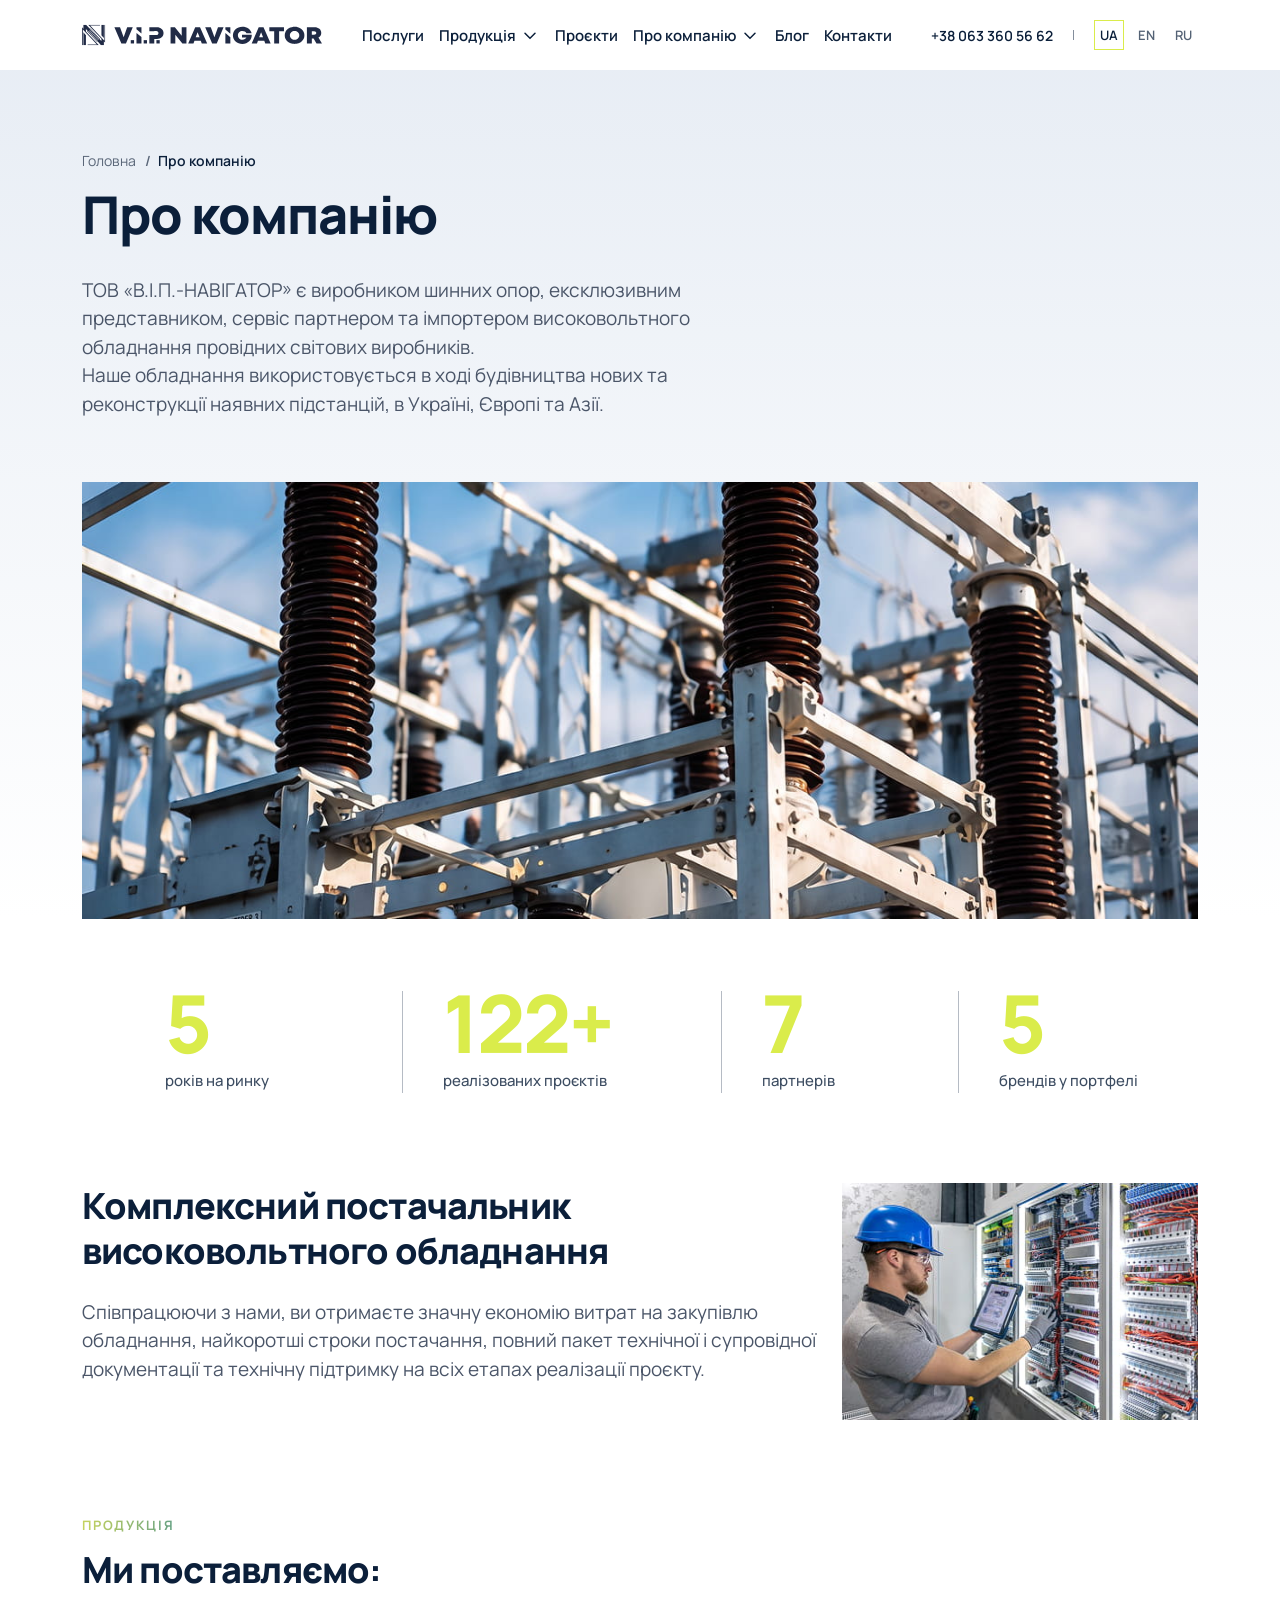
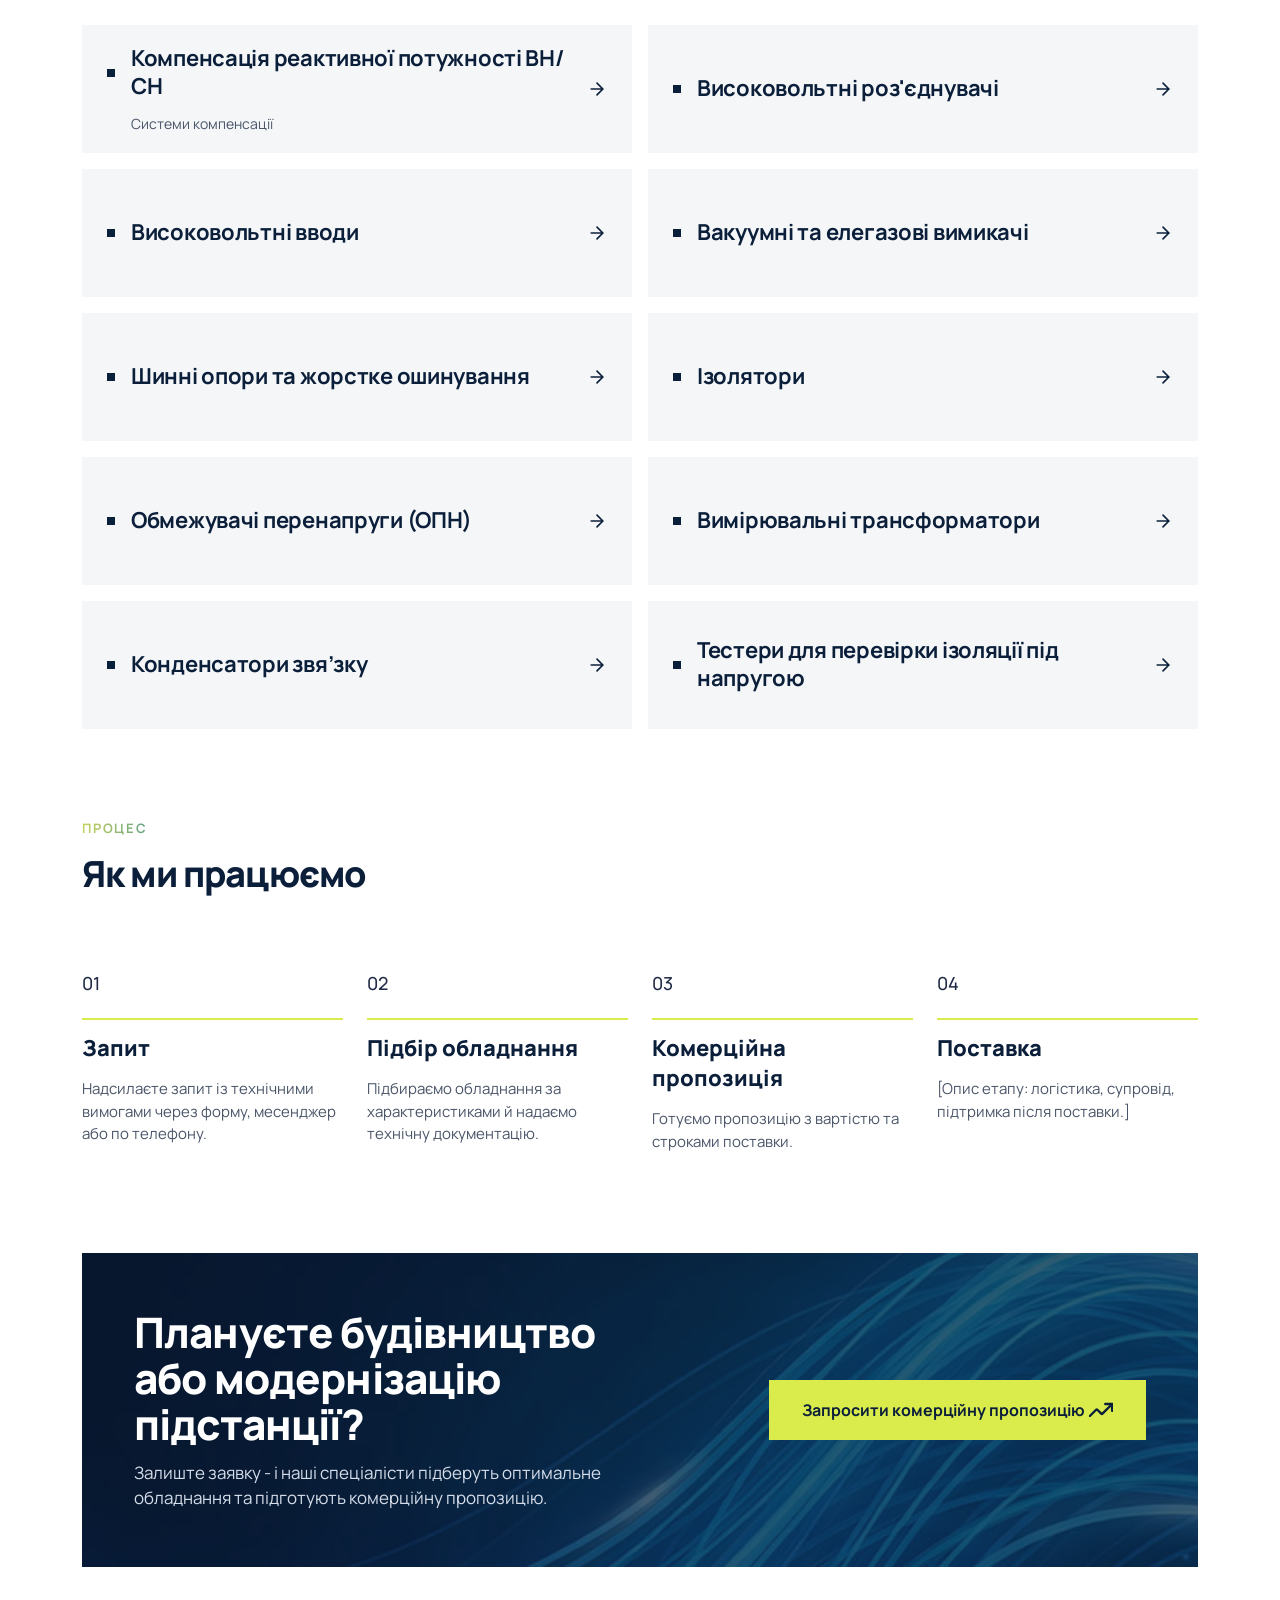
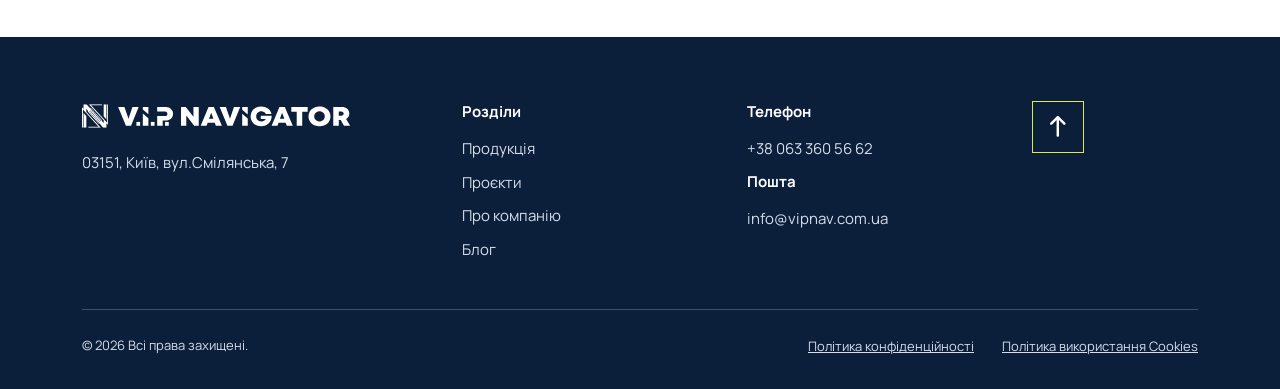
==== commit cc6a0131: "Add files via upload" ====
--- a/about-company.html
+++ b/about-company.html
@@ -26,6 +26,7 @@
                     <div class="header__nav mobnav">
                         <nav aria-label="Primary navigation">
                             <ul class="menu">
+                                <li class="menu-item"><a href="#">Послуги</a></li>
                                 <li class="menu-item menu-item-has-children">
                                     <a href="#" aria-expanded="false">Продукція</a>
                                     <div class="sub-menu mega-menu">
@@ -118,7 +119,14 @@
                                     </div>
                                 </li>
                                 <li class="menu-item"><a href="#">Проєкти</a></li>
-                                <li class="menu-item"><a href="#">Про компанію</a></li>
+                                <li class="menu-item menu-item-has-children">
+                                    <a href="about-company.html" aria-expanded="false">Про компанію</a>
+                                    <ul class="sub-menu">
+                                        <li class="menu-item"><a href="about-company.html">Про компанію</a></li>
+                                        <li class="menu-item"><a href="reviews-letters-of-rec.html">Відгуки та
+                                                рекомендаційні листи</a></li>
+                                    </ul>
+                                </li>
                                 <li class="menu-item"><a href="#">Блог</a></li>
                                 <li class="menu-item"><a href="#">Контакти</a></li>
                             </ul>
@@ -147,9 +155,14 @@
                         <ul class="header__lang">
                             <li><a href="#" class="active">UA</a></li>
                             <li><a href="#">EN</a></li>
+                            <li><a href="#">RU</a></li>
                         </ul>
-                        <button class="burger-menu">
-                            <img src="img/general/menu.svg" alt="Відкрити меню">
+                        <button class="burger-menu" type="button" aria-expanded="false" aria-label="Відкрити меню">
+                            <span class="burger-menu__icon" aria-hidden="true">
+                                <span class="burger-menu__line"></span>
+                                <span class="burger-menu__line"></span>
+                                <span class="burger-menu__line"></span>
+                            </span>
                         </button>
                     </div>
                 </div>
--- a/css/style.css
+++ b/css/style.css
@@ -1 +1 @@
-@font-face{font-family:"Manrope";src:url("../fonts/manrope-variable.ttf") format("truetype");font-weight:200 800;font-style:normal;font-display:swap}:root{--color-primary:#0B1F3A;--color-accent:#DAEC4B;--color-text-muted:#5A6678;--color-text-body:#4A5568;--color-link-hover:#B05A1A;--color-link-hover-light:#C8773A;--color-gradient-start:#C6D35E;--color-gradient-end:#67A284;--color-white:#fff;--color-text-on-dark:#D5DDEA;--color-surface:#F4F6F8;--color-surface-alt:#F4F4F4;--color-border:#DDE3EC;--color-border-light:#E3E7ED;--color-tab-muted:#394D69}body,html{height:100%}*{-webkit-box-sizing:border-box;box-sizing:border-box}.main{-webkit-box-flex:1;-ms-flex:1 1 auto;flex:1 1 auto}.pagewrapper{min-height:100%;display:-webkit-box;display:-ms-flexbox;display:flex;-webkit-box-orient:vertical;-webkit-box-direction:normal;-ms-flex-direction:column;flex-direction:column;overflow:hidden}body{margin:0;padding:0;position:relative;font-family:"Manrope",sans-serif;font-size:16px;color:#0B1F3A}body.hidden{overflow:hidden}@media (min-width:1400px){.container{max-width:1264px}}input{outline:none}img{max-width:100%}.text-end{text-align:right}h1,h2,h3,h4,h5,h6,p{margin:0}h1{color:#0B1F3A;font-size:52px;font-weight:800;line-height:109.62%;letter-spacing:-1.04px}.titleh2,h2{color:#0B1F3A;font-size:42px;font-weight:800;letter-spacing:-0.84px;line-height:110%;margin-bottom:28px}.titleh3,h3{color:#0B1F3A;font-size:36px;font-weight:800;letter-spacing:-0.84px;line-height:127.78%}.sect-title{background:-webkit-gradient(linear,left top,right top,from(#C6D35E),to(#67A284));background:linear-gradient(90deg,#C6D35E 0%,#67A284 100%);-webkit-background-clip:text;background-clip:text;color:transparent;text-transform:uppercase;font-size:13px;font-weight:700;line-height:150%;letter-spacing:1.82px;display:inline-block}.green-btn{background:#DAEC4B;color:#0B1F3A;font-size:16px;font-weight:700;text-decoration:none;height:60px;display:-webkit-inline-box;display:-ms-inline-flexbox;display:inline-flex;-webkit-box-align:center;-ms-flex-align:center;align-items:center;-webkit-box-pack:center;-ms-flex-pack:center;justify-content:center;border:1.5px solid #DAEC4B;padding:5px 32px;text-decoration:none;-webkit-transition:0.3s;transition:0.3s}.green-btn img{width:24px;height:24px;margin-left:4px;-webkit-transition:0.3s;transition:0.3s}.green-btn:hover{background:#fff}.green-btn:hover img{-webkit-transform:translateX(5px);transform:translateX(5px)}.blue-btn{background:#0B1F3A;color:#fff;font-size:16px;font-weight:700;text-decoration:none;height:60px;display:-webkit-inline-box;display:-ms-inline-flexbox;display:inline-flex;-webkit-box-align:center;-ms-flex-align:center;align-items:center;-webkit-box-pack:center;-ms-flex-pack:center;justify-content:center;border:1.5px solid #0B1F3A;cursor:pointer;padding:5px 32px;text-decoration:none;-webkit-transition:0.3s;transition:0.3s}.blue-btn img{width:24px;height:24px;margin-left:4px;-webkit-transition:0.3s;transition:0.3s}.blue-btn:hover{background:#fff;color:#0B1F3A}.blue-btn:hover img{-webkit-transform:translateX(5px);transform:translateX(5px)}.transparent-btn{background:rgba(255,255,255,0.5);color:#0B1F3A;font-size:16px;font-weight:700;text-decoration:none;height:60px;display:-webkit-inline-box;display:-ms-inline-flexbox;display:inline-flex;-webkit-box-align:center;-ms-flex-align:center;align-items:center;-webkit-box-pack:center;-ms-flex-pack:center;justify-content:center;border:1.5px solid transparent;-o-border-image:linear-gradient(90deg,#C6D35E 0%,#67A284 100%) 1;border-image:-webkit-gradient(linear,left top,right top,from(#C6D35E),to(#67A284)) 1;border-image:linear-gradient(90deg,#C6D35E 0%,#67A284 100%) 1;padding:5px 32px;text-decoration:none;-webkit-transition:0.3s;transition:0.3s}.transparent-btn img{width:24px;height:24px;margin-left:4px;-webkit-transition:0.3s;transition:0.3s}.transparent-btn:hover{background:#fff}.transparent-btn:hover img{-webkit-transform:translateX(5px);transform:translateX(5px)}.transparent-btn.hovergreen:hover{background:#DAEC4B;color:#0B1F3A}.breadcrumbs{margin-bottom:16px}.breadcrumbs ol{list-style:none;margin:0;padding:0;display:-webkit-box;display:-ms-flexbox;display:flex;-webkit-box-align:center;-ms-flex-align:center;align-items:center;gap:5px 22px;-ms-flex-wrap:wrap;flex-wrap:wrap}.breadcrumbs ol li{font-size:14px;color:#0B1F3A;font-weight:600;line-height:150%;position:relative}.breadcrumbs ol li:not(:last-child):after{content:"/";display:inline-block;position:absolute;right:-15px;font-size:14px;color:#5A6678}.breadcrumbs ol li a{color:#5A6678;font-size:14px;font-weight:400;text-decoration:none;line-height:150%;-webkit-transition:0.3s;transition:0.3s}.breadcrumbs ol li a:hover{color:#B05A1A;text-decoration:underline}.text-center{text-align:center}@media (max-width:1199.8px){h1{font-size:42px}.titleh2,h2{font-size:36px}.titleh3,h3{font-size:32px}}@media (max-width:991.8px){.titleh2,h2{font-size:32px}.titleh3,h3{font-size:28px}}@media (max-width:575.8px){h1{font-size:32px}.titleh2,h2{font-size:30px;margin-bottom:20px}.titleh3,h3{font-size:28px}.container{padding-left:20px;padding-right:20px}.row{margin-left:-20px;margin-right:-20px}.row>*{padding-right:20px;padding-left:20px}.green-btn,.transparent-btn{height:52px}}input::-webkit-inner-spin-button,input::-webkit-outer-spin-button{-webkit-appearance:none;margin:0}input[type=number]{-moz-appearance:textfield}.hero{position:relative;height:100vh;min-height:650px}.hero:after{content:"";position:absolute;top:0;left:0;width:100%;height:100%;background:linear-gradient(89.93deg,rgba(255,255,255,0.9) -0.66%,rgba(255,255,255,0) 99.94%);z-index:1}.hero__bg{position:absolute;top:0;left:0;width:100%;height:100%;-o-object-fit:cover;object-fit:cover}.hero-content{position:relative;max-width:640px;z-index:2;margin-top:50px}.header-offset{padding-top:150px}.hero{display:-webkit-box;display:-ms-flexbox;display:flex;-webkit-box-align:center;-ms-flex-align:center;align-items:center}.hero h1{font-size:68px;font-weight:800;margin-bottom:32px;line-height:110%}.hero p{max-width:560px}.hero .btn-group{margin-top:32px}.btn-group{display:-webkit-box;display:-ms-flexbox;display:flex;-ms-flex-wrap:wrap;flex-wrap:wrap;-webkit-box-align:center;-ms-flex-align:center;align-items:center;gap:14px}.category{padding:96px 0 80px}.category h2{margin-bottom:40px}.category__tablist{margin:0;padding:50px 0 0 0;list-style-type:none;display:-webkit-box;display:-ms-flexbox;display:flex;-webkit-box-orient:vertical;-webkit-box-direction:normal;-ms-flex-direction:column;flex-direction:column;gap:20px}.category__tablist li{cursor:pointer;font-size:20px;font-weight:700;line-height:160%;-webkit-transition:0.3s;transition:0.3s;position:relative;padding:5px 20px 5px 40px;min-height:42px;border-radius:5px}.category__tablist li:before{content:"";display:inline-block;width:8px;height:8px;background:#394D69;position:absolute;left:16px;top:50%;-webkit-transform:translateY(-50%);transform:translateY(-50%)}.category__tablist li:hover{background:rgba(218,236,75,0.15)}.category__tablist li.is-active{background:#DAEC4B}.tabcontent{background:#F4F4F4;padding:40px}.tabcontent-item{display:-webkit-box;display:-ms-flexbox;display:flex;-ms-flex-wrap:wrap;flex-wrap:wrap}.tabcontent-item__image{width:100%;max-width:290px;-webkit-box-flex:0;-ms-flex:0 0 290px;flex:0 0 290px}.tabcontent-item__image img{width:100%;vertical-align:top}.tabcontent-item__content{width:100%;max-width:calc(100% - 290px);-webkit-box-flex:0;-ms-flex:0 0 calc(100% - 290px);flex:0 0 calc(100% - 290px);display:-webkit-box;display:-ms-flexbox;display:flex;-webkit-box-orient:vertical;-webkit-box-direction:normal;-ms-flex-direction:column;flex-direction:column;gap:20px;padding-right:20px;-webkit-box-align:start;-ms-flex-align:start;align-items:flex-start}.tabcontent-item__content h3{font-size:42px;font-weight:800;line-height:110%;margin-bottom:0;color:#0B1F3A}.tabcontent-item__content p{font-size:17px;line-height:150%;max-width:400px}.tabcontent-item__content a{color:#0B1F3A;font-weight:700;line-height:150%;text-decoration:none;position:relative}.tabcontent-item__content a img{width:18px;height:18px;vertical-align:middle;margin-top:-3px;-webkit-transition:0.3s;transition:0.3s}.tabcontent-item__content a:after{content:"";display:block;height:1px;width:0;background:#0B1F3A;-webkit-transition:0.3s;transition:0.3s}.tabcontent-item__content a:hover img{-webkit-transform:translateX(5px);transform:translateX(5px)}.tabcontent-item__content a:hover:after{width:100%}.aboutus{padding:50px 0}.aboutus__content{display:-webkit-box;display:-ms-flexbox;display:flex;-webkit-box-align:start;-ms-flex-align:start;align-items:flex-start;-webkit-box-orient:vertical;-webkit-box-direction:normal;-ms-flex-direction:column;flex-direction:column;gap:20px}.aboutus__content .descr p{font-size:16px;line-height:150%;color:rgba(11,31,58,0.8)}.counter{display:-webkit-box;display:-ms-flexbox;display:flex;-ms-flex-wrap:wrap;flex-wrap:wrap;-webkit-box-align:center;-ms-flex-align:center;align-items:center}.counter__item{width:100%;max-width:30%;-webkit-box-flex:0;-ms-flex:0 0 30%;flex:0 0 30%;text-align:center;position:relative;border-right:1px solid rgba(11,31,58,0.3)}.counter__item p{font-size:15px;line-height:150%;color:rgba(11,31,58,0.8);font-weight:500;margin-top:12px}.counter__item span{font-size:80px;color:#DAEC4B;font-weight:800;letter-spacing:-1.92px;line-height:80%}.counter__item i{font-style:normal}.counter__item:nth-child(2){max-width:40%;-webkit-box-flex:0;-ms-flex:0 0 40%;flex:0 0 40%}.counter__item:last-child{border-right:none}.cta{padding:50px 0}.cta1{position:relative;padding:56px 52px}.cta1:after{content:"";position:absolute;top:0;left:0;width:100%;height:100%;background:rgba(11,31,58,0.7);z-index:1}.cta1 .row{position:relative;z-index:2}.cta1 h2,.cta1 h3{color:#fff;margin-bottom:12px}.cta1 p{color:#D5DDEA;font-size:17px;line-height:150%}.cta__bg{position:absolute;left:0;top:0;width:100%;height:100%;display:block}.cta__bg img{width:100%;height:100%;-o-object-fit:cover;object-fit:cover;display:block}.cta__action{display:-webkit-box;display:-ms-flexbox;display:flex;-ms-flex-wrap:wrap;flex-wrap:wrap;-webkit-box-align:center;-ms-flex-align:center;align-items:center;-webkit-box-pack:justify;-ms-flex-pack:justify;justify-content:space-between}.cta__contacts{padding:0 24px;margin:0;list-style-type:none;border-left:1px solid rgba(255,255,255,0.3);width:100%;max-width:210px;-webkit-box-flex:0;-ms-flex:0 0 210px;flex:0 0 210px;margin-left:20px}.cta__contacts li{margin-bottom:8px;display:inline-block}.cta__contacts li:last-child{margin-bottom:0}.cta__contacts a{font-size:16px;font-weight:700;line-height:121.88%;color:#fff;text-decoration:none;-webkit-transition:0.3s;transition:0.3s}.cta__contacts a:hover{color:#DAEC4B}.cta__social{padding:0 0 0 20px;margin:0;list-style-type:none;display:-webkit-box;display:-ms-flexbox;display:flex;-webkit-box-align:center;-ms-flex-align:center;align-items:center;gap:20px;-webkit-box-pack:center;-ms-flex-pack:center;justify-content:center;border-left:1px solid rgba(255,255,255,0.3);width:100%;max-width:90px;-webkit-box-flex:0;-ms-flex:0 0 90px;flex:0 0 90px}.cta__social svg{width:24px;height:24px}.cta__social svg path{-webkit-transition:0.3s;transition:0.3s}.cta__social a:hover svg path{fill:#DAEC4B}.cta__social-label{position:absolute;width:1px;height:1px;padding:0;margin:-1px;overflow:hidden;clip:rect(0,0,0,0);white-space:nowrap;border:0}.cta__social-link{display:-webkit-inline-box;display:-ms-inline-flexbox;display:inline-flex;-webkit-box-align:center;-ms-flex-align:center;align-items:center;text-decoration:none}.partners{--marquee-duration:35s;--marquee-gap:64px;padding:70px 0 60px}.partners h2,.partners h3{text-align:center;margin-bottom:40px}.partners__marquee{overflow:hidden;-webkit-mask-image:-webkit-gradient(linear,left top,right top,from(transparent),color-stop(6%,#000),color-stop(94%,#000),to(transparent));-webkit-mask-image:linear-gradient(90deg,transparent,#000 6%,#000 94%,transparent);mask-image:-webkit-gradient(linear,left top,right top,from(transparent),color-stop(6%,#000),color-stop(94%,#000),to(transparent));mask-image:linear-gradient(90deg,transparent,#000 6%,#000 94%,transparent)}.marquee__track{display:-webkit-box;display:-ms-flexbox;display:flex;width:-webkit-max-content;width:-moz-max-content;width:max-content;-webkit-animation:partners-marquee var(--marquee-duration) linear infinite;animation:partners-marquee var(--marquee-duration) linear infinite}.partners__list{display:-webkit-box;display:-ms-flexbox;display:flex;-webkit-box-align:center;-ms-flex-align:center;align-items:center;gap:var(--marquee-gap);-ms-flex-negative:0;flex-shrink:0;padding-right:var(--marquee-gap)}.partners__item{-ms-flex-negative:0;flex-shrink:0}.partners__item img{display:block;width:auto;height:40px;max-width:none;-o-object-fit:contain;object-fit:contain}@-webkit-keyframes partners-marquee{0%{-webkit-transform:translateX(0);transform:translateX(0)}to{-webkit-transform:translateX(-50%);transform:translateX(-50%)}}@keyframes partners-marquee{0%{-webkit-transform:translateX(0);transform:translateX(0)}to{-webkit-transform:translateX(-50%);transform:translateX(-50%)}}@media (prefers-reduced-motion:reduce){.marquee__track{-webkit-animation:none;animation:none}}.partners-list{list-style:none;margin:0;padding:0;display:-webkit-box;display:-ms-flexbox;display:flex;-ms-flex-wrap:wrap;flex-wrap:wrap;-webkit-box-align:center;-ms-flex-align:center;align-items:center;-webkit-box-pack:justify;-ms-flex-pack:justify;justify-content:space-between;row-gap:24px;gap:20px}.partners-list img{height:40px}.projects{padding:60px 0 96px}.projects .sect-title{margin-bottom:20px}.projects_header{margin-bottom:40px}.slide-item{position:relative;aspect-ratio:4/3}.slide-item__img{position:absolute;top:0;left:0;width:100%;height:100%;-o-object-fit:cover;object-fit:cover}.slide-item__info{width:calc(100% - 100px);max-width:432px;background:rgba(255,255,255,0.9);position:absolute;bottom:100px;left:0;right:0;margin:0 auto;padding:24px 28px}.slide-item__infohead{display:-webkit-box;display:-ms-flexbox;display:flex;-ms-flex-wrap:wrap;flex-wrap:wrap;-webkit-box-align:center;-ms-flex-align:center;align-items:center}.slide-item__infohead .title{width:100%;max-width:calc(100% - 130px);-webkit-box-flex:0;-ms-flex:0 0 calc(100% - 130px);flex:0 0 calc(100% - 130px);font-size:22px;font-weight:800;line-height:110%;margin:0;text-decoration:none;color:#0B1F3A;-webkit-transition:0.3s;transition:0.3s}.slide-item__infohead .title:hover{color:#B05A1A}.slide-item__infohead .projlink{width:100%;max-width:130px;-webkit-box-flex:0;-ms-flex:0 0 130px;flex:0 0 130px;text-align:right}.slide-item__infohead .projlink a{display:inline-block;color:#0B1F3A;text-decoration:none;font-weight:700;line-height:150%;-webkit-transition:0.3s;transition:0.3s}.slide-item__infohead .projlink a svg{vertical-align:middle;margin-top:-3px;margin-left:6px}.slide-item__infohead .projlink a svg path{-webkit-transition:0.3s;transition:0.3s}.slide-item__infohead .projlink a:hover{color:#B05A1A}.slide-item__infohead .projlink a:hover svg path{stroke:#B05A1A}.slide-item__descr{margin-top:10px;width:100%;max-width:100%;-webkit-box-flex:0;-ms-flex:0 0 100%;flex:0 0 100%}.slide-item__descr p{color:#5A6678;font-size:14px}.mySwiper-projects .swiper-wrapper{padding-bottom:50px}.swiper-horizontal>.swiper-pagination-bullets,.swiper-pagination-horizontal.swiper-pagination-bullets{bottom:0!important}.swiper-pagination-bullet{border-radius:0;width:12px;height:12px;margin:0 10px!important;background:#D9D9D9;opacity:1!important}.swiper-pagination-bullet.swiper-pagination-bullet-active{background:#DAEC4B}.cta2{position:relative}.cta-buttons{display:-webkit-box;display:-ms-flexbox;display:flex;-ms-flex-wrap:wrap;flex-wrap:wrap;-webkit-box-align:center;-ms-flex-align:center;align-items:center;-webkit-box-pack:end;-ms-flex-pack:end;justify-content:flex-end;gap:14px}.cta-buttons__item{color:#fff;font-size:16px;font-weight:700;display:-webkit-inline-box;display:-ms-inline-flexbox;display:inline-flex;-webkit-box-align:center;-ms-flex-align:center;align-items:center;-webkit-box-pack:center;-ms-flex-pack:center;justify-content:center;min-height:58px;border:1.5px solid #fff;-webkit-transition:0.3s;transition:0.3s;text-decoration:none;padding:5px 30px}.cta-buttons__item:hover{background:#DAEC4B;color:#0B1F3A}.projects+.cta{padding:0 0 96px 0}.mobile-btn{display:none}@media (max-width:1399.8px){.cta__action{-webkit-box-pack:end;-ms-flex-pack:end;justify-content:flex-end}.cta1 p br{display:none}.partners-list img{height:35px}}@media (max-width:1199.8px){.hero h1{font-size:56px}.hero-content{margin-top:50px}.tabcontent-item__image{max-width:200px;-webkit-box-flex:0;-ms-flex:0 0 200px;flex:0 0 200px}.tabcontent-item__content{max-width:calc(100% - 200px);-webkit-box-flex:0;-ms-flex:0 0 calc(100% - 200px);flex:0 0 calc(100% - 200px);gap:15px}.tabcontent{padding:40px 30px}.category__tablist{gap:15px;padding-top:30px}.counter__item span{font-size:60px}.cta-buttons,.cta__action{-webkit-box-pack:start;-ms-flex-pack:start;justify-content:flex-start;margin-top:20px}.slide-item__info{bottom:60px}.partners-list{-webkit-box-pack:center;-ms-flex-pack:center;justify-content:center;gap:25px}.aboutus__content .descr p br{display:none}.tabcontent-item__content h3{font-size:32px}.category__tablist li{font-size:18px}.tabcontent-item__content p{font-size:15px}}@media (max-width:991.8px){.category{padding:50px 0}.category__tablist-wrap{overflow:hidden}.category__tablist{-webkit-box-orient:horizontal;-webkit-box-direction:normal;-ms-flex-direction:row;flex-direction:row;-ms-flex-wrap:nowrap;flex-wrap:nowrap;gap:8px;padding-top:0;margin-bottom:24px;margin-right:calc(-1 * var(--bs-gutter-x, 0.75rem));padding-right:var(--bs-gutter-x,0.75rem);width:calc(100% + var(--bs-gutter-x, 0.75rem));overflow-x:auto;overflow-y:hidden;-webkit-overflow-scrolling:touch;scrollbar-width:none}.category__tablist::-webkit-scrollbar{display:none}.category__tablist li{-webkit-box-flex:0;-ms-flex:0 0 auto;flex:0 0 auto;white-space:nowrap;-webkit-box-align:center;-ms-flex-align:center;align-items:center;display:-webkit-inline-box;display:-ms-inline-flexbox;display:inline-flex;font-size:16px;border:1px solid #DDE3EC;border-radius:0;line-height:110%;min-height:44px}.category__tablist li.is-active{color:#394D69}.counter{margin-top:30px}.slide-item__info{bottom:15px;max-width:initial;width:calc(100% - 30px);padding:20px}.slide-item__infohead .title{font-size:22px;width:100%;max-width:100%;-webkit-box-flex:0;-ms-flex:0 0 100%;flex:0 0 100%;margin-bottom:6px}.slide-item__infohead .projlink{text-align:left;max-width:initial;width:auto;-webkit-box-flex:initial;-ms-flex:initial;flex:initial}.slide-item__infohead{margin-bottom:0}.hero{height:auto;min-height:auto;padding-bottom:48px}.partners,.projects{padding:50px 0}.projects+.cta{padding-bottom:60px}.aboutus__content{gap:10px}.partners-list{-webkit-box-pack:center;-ms-flex-pack:center;justify-content:center;gap:20px}.partners-list img{height:26px}.slide-item__infohead .title{-webkit-box-ordinal-group:2;-ms-flex-order:1;order:1}.slide-item__infohead .slide-item__descr{-webkit-box-ordinal-group:3;-ms-flex-order:2;order:2;margin-top:0;margin-bottom:5px}.slide-item__infohead .projlink{-webkit-box-ordinal-group:4;-ms-flex-order:3;order:3}.header-offset{padding-top:110px}}@media (max-width:767.8px){.cta1{padding:30px}.cta__action{-webkit-box-pack:justify;-ms-flex-pack:justify;justify-content:space-between}.cta__action .cta__contacts,.cta__action .green-btn{width:100%;max-width:calc(50% - 10px);-webkit-box-flex:0;-ms-flex:0 0 calc(50% - 10px);flex:0 0 calc(50% - 10px);margin:0;padding:0}.cta__contacts,.cta__social{border:none}.cta__social{margin-top:15px;padding:0;gap:12px;-webkit-box-pack:justify;-ms-flex-pack:justify;justify-content:space-between;max-width:100%;-webkit-box-flex:0;-ms-flex:0 0 100%;flex:0 0 100%;width:100%}.cta__social li{-webkit-box-flex:1;-ms-flex:1 1 0px;flex:1 1 0;min-width:0}.cta__social-link{-webkit-box-pack:center;-ms-flex-pack:center;justify-content:center;gap:8px;width:100%;min-height:48px;padding:10px 12px;border:1px solid #fff;color:#fff;font-size:14px;font-weight:700;line-height:1.2;-webkit-transition:0.3s;transition:0.3s}.cta__social-label{position:static;width:auto;height:auto;margin:0;padding:0;overflow:visible;clip:auto;white-space:normal}.cta__social svg{width:24px;height:24px;-ms-flex-negative:0;flex-shrink:0}}@media (max-width:767.8px) and (hover:hover){.cta__social-link:hover{border-color:#DAEC4B;color:#DAEC4B}}@media (max-width:767.8px){.projects_header .text-end{text-align:left}.projects_header .transparent-btn{margin-top:20px}.projects_header .transparent-btn{display:none}.mobile-btn{display:-webkit-box;display:-ms-flexbox;display:flex}.projects-wrapper .mobile-btn{margin-top:24px}.projects_header{margin-bottom:24px}}@media (max-width:575.8px){.hero:after{background:-webkit-gradient(linear,left top,left bottom,from(rgba(255,255,255,0.94)),color-stop(50%,rgba(255,255,255,0.8)),color-stop(78%,rgba(255,255,255,0.25)),to(rgba(255,255,255,0)));background:linear-gradient(180deg,rgba(255,255,255,0.94) 0%,rgba(255,255,255,0.8) 50%,rgba(255,255,255,0.25) 78%,rgba(255,255,255,0) 100%)}.hero h1{font-size:38px;margin-bottom:24px}.hero p{font-size:14px}.hero p br{display:none}.hero .btn-group{margin-top:24px;gap:12px}.hero .btn-group a{width:100%}.hero .btn-group .transparent-btn{background:rgba(255,255,255,0.88)}.hero-content{margin-top:0}.category h2{margin-bottom:24px}.tabcontent-item__content,.tabcontent-item__image{max-width:100%;-webkit-box-flex:0;-ms-flex:0 0 100%;flex:0 0 100%}.tabcontent-item__content{gap:10px;padding-right:0;margin-bottom:10px}.tabcontent{padding:30px}.counter{-webkit-box-align:start;-ms-flex-align:start;align-items:flex-start}.counter__item{padding:0 10px}.counter__item span{font-size:36px}.cta__action .green-btn{max-width:100%;-webkit-box-flex:0;-ms-flex:0 0 100%;flex:0 0 100%}.cta__action .cta__contacts{max-width:50%;-webkit-box-flex:0;-ms-flex:0 0 50%;flex:0 0 50%}.cta__action .green-btn{margin-bottom:15px}.cta__contacts li{display:block}.cta__social{margin-top:0}.hero{padding-top:108px}.tabcontent{padding:0}.tabcontent-item__image{-webkit-box-ordinal-group:2;-ms-flex-order:1;order:1;height:200px;position:relative;overflow:hidden}.tabcontent-item__image img{width:100%;height:100%;-o-object-fit:cover;object-fit:cover;-o-object-position:center;object-position:center}.tabcontent-item__content{-webkit-box-ordinal-group:3;-ms-flex-order:2;order:2;padding:24px 20px}.tabcontent-item__content{margin:0;gap:16px}.aboutus__content{gap:20px}.counter__item{border-right:none}.counter__item p{margin-top:6px;line-height:18px}.cta1{border-radius:10px;position:relative;overflow:hidden;padding:32px 24px}.cta1 h2{margin-bottom:24px;font-size:28px;font-weight:700;letter-spacing:-0.6px}.cta1 p{font-size:16px}.cta__action{margin-top:24px}.cta__action .cta__contacts{border-top:1px solid rgba(255,255,255,0.3);max-width:100%;-webkit-box-flex:0;-ms-flex:0 0 100%;flex:0 0 100%;padding-top:12px}.cta__action .cta__contacts li{margin-bottom:24px}.cta__action .green-btn{margin-bottom:24px}.cta__social{margin-top:12px}.cta__social a:hover{border-color:#DAEC4B;color:#DAEC4B}.projects .sect-title{margin-bottom:12px}.projects_header .transparent-btn{display:none}.projects_header{margin-bottom:25px}.slide-item{border:1px solid #DDE3EC}.slide-item__img,.slide-item__info{position:relative}.slide-item__info{width:100%;bottom:initial}.slide-item__media{position:relative;height:190px;overflow:hidden}.slide-item__infohead .slide-item__descr{margin-bottom:16px}.swiper-pagination-bullet{width:8px;height:8px;margin:0 4px!important;-webkit-transition:0.3s;transition:0.3s}.swiper-pagination-bullet.swiper-pagination-bullet-active{width:24px}.projects-wrapper .mobile-btn{margin-top:20px}.mySwiper-projects .swiper-wrapper{padding-bottom:42px}.cta-buttons .green-btn{width:100%}.cta-buttons__item{min-height:52px;width:100%}.category__tablist li{padding:5px 16px 5px 36px}.aboutus,.category,.cta,.partners{padding-bottom:0}.tabcontent-item__content h3{font-size:28px}.tabcontent-item__content p{font-size:16px}.counter__item p{font-size:13px}}@media (max-width:370.8px){.cta__action .cta__contacts{max-width:100%;-webkit-box-flex:0;-ms-flex:0 0 100%;flex:0 0 100%;margin-bottom:15px}}.about-company{background:-webkit-gradient(linear,left top,left bottom,from(#E6ECF4),to(#fff));background:linear-gradient(180deg,#E6ECF4 0%,#fff 100%)}.about-company h1{margin-bottom:32px}.about-company p{max-width:713px;font-size:19px;line-height:150%;color:#4A5568}.about-company img{margin:64px 0 0 0;width:100%;vertical-align:top}.counter__row{max-width:1030px;margin:auto;margin-top:72px}.counter__row .counter__item{max-width:initial;-webkit-box-flex:initial;-ms-flex:initial;flex:initial;width:auto;width:100%;text-align:left;padding-left:40px}.counter__row .counter__item:first-child{max-width:27%;-webkit-box-flex:0;-ms-flex:0 0 27%;flex:0 0 27%}.counter__row .counter__item:nth-child(2){max-width:31%;-webkit-box-flex:0;-ms-flex:0 0 31%;flex:0 0 31%}.counter__row .counter__item:nth-child(3){max-width:23%;-webkit-box-flex:0;-ms-flex:0 0 23%;flex:0 0 23%}.counter__row .counter__item:nth-child(4){max-width:19%;-webkit-box-flex:0;-ms-flex:0 0 19%;flex:0 0 19%}.about-company-supplier{padding:90px 0 46px}.about-company-supplier__media{text-align:right}.about-company-supplier__media img{vertical-align:top;max-width:100%}.about-company-supplier__content h2{margin-bottom:24px}.about-company-supplier__content p{color:#4A5568;font-size:19px;line-height:150%}.about-products{padding:50px 0 40px}.about-products__header{margin-bottom:32px}.about-products__item{background:#F4F6F8;display:-webkit-box;display:-ms-flexbox;display:flex;-webkit-box-align:center;-ms-flex-align:center;align-items:center;min-height:128px;-webkit-box-orient:vertical;-webkit-box-direction:normal;-ms-flex-direction:column;flex-direction:column;-webkit-box-pack:center;-ms-flex-pack:center;justify-content:center;-webkit-box-align:start;-ms-flex-align:start;align-items:flex-start;padding:15px 50px 15px 48px;text-decoration:none;gap:12px;position:relative;-webkit-transition:0.3s;transition:0.3s;border:1px solid #F4F6F8}.about-products__item:after{content:"";display:inline-block;width:20px;height:20px;position:absolute;right:24px;top:50%;-webkit-transform:translateY(-50%);transform:translateY(-50%);background:url("../img/about/supply-arrow.svg") no-repeat center center/contain}.about-products__item:hover{border-color:#0B1F3A;-webkit-transform:translateY(-3px);transform:translateY(-3px);-webkit-box-shadow:0 4px 10px rgba(0,0,0,0.1);box-shadow:0 4px 10px rgba(0,0,0,0.1)}.about-products__title{position:relative;color:#0B1F3A;font-size:22px;font-weight:700;letter-spacing:-0.28px;line-height:127.27%}.about-products__title:before{content:"";display:inline-block;width:8px;height:8px;background:#0B1F3A;position:absolute;left:-24px;top:50%;-webkit-transform:translateY(-50%);transform:translateY(-50%)}.about-products__caption{color:#4A5568;font-size:14px;line-height:150%}.about-products__grid .row{row-gap:16px;margin-left:-8px;margin-right:-8px}.about-products__grid .row>*{padding-left:8px;padding-right:8px}.process{padding:50px 0}.process__header{margin-bottom:40px}.process__item-step{padding:28px 0 14px;font-size:18px;line-height:222.22%;font-weight:500;color:#212B46;border-bottom:2px solid #DAEC4B;margin-bottom:14px}.process__item-title{margin-bottom:14px;color:#0B1F3A;font-size:22px;font-weight:800;line-height:136.36%}.process__item-text{font-size:15px;line-height:150%;color:#4A5568}@media (max-width:1199.8px){.about-company h1,.process__header{margin-bottom:24px}.about-company img{margin-top:30px}.about-products__item{min-height:110px}.about-company-supplier__content h2{margin-bottom:15px}.about-products__header{margin-bottom:24px}.about-company p,.about-company-supplier__content p{font-size:16px}.about-products__title,.process__item-title{font-size:20px}}@media (max-width:767.8px){.counter__row{-webkit-box-align:start;-ms-flex-align:start;align-items:flex-start}.counter__row .counter__item{padding-left:15px}.counter__row .counter__item span{font-size:50px}.about-company-supplier__media{margin-top:20px}.about-company-supplier__media img{width:100%}.about-products__item{padding:10px 40px;height:100%}.about-products__item:after{right:17px}.about-products__title{font-size:18px}.about-company-supplier__content h2{margin-bottom:10px}}@media (max-width:575.8px){.about-company h1{margin-bottom:10px}.counter__row{margin-top:40px;row-gap:20px}.counter__row .counter__item{max-width:50%!important;-webkit-box-flex:0!important;-ms-flex:0 0 50%!important;flex:0 0 50%!important}.counter__row .counter__item span{font-size:46px}.about-company-supplier{padding:60px 0 40px}.about-products__item{min-height:80px}.process__item-step{padding:20px 0 10px;margin-bottom:10px;line-height:170%}.process__item-title{margin-bottom:5px}.cta:last-child{padding-bottom:60px}.about-company-supplier,.about-products,.process{padding-bottom:0}.about-company-supplier__content h2{font-size:26px}}.category-head{background:-webkit-gradient(linear,left top,left bottom,from(#E6ECF4),to(#fff));background:linear-gradient(180deg,#E6ECF4 0%,#fff 100%)}.category-head__intro{padding-bottom:40px}.category-head__intro h1{margin-bottom:32px}.category-head__intro p{max-width:713px;font-size:19px;line-height:150%;color:#4A5568}.category-list{padding:16px 0 80px}.category-list .row{row-gap:25px}.category-list__item{display:block;background:#fff;border:1px solid #E3E7ED;gap:25px;text-decoration:none;-webkit-transition:0.3s;transition:0.3s}.category-list__item-media{width:100%;height:245px;position:relative;overflow:hidden}.category-list__item-media img{height:220px;width:100%;-o-object-fit:cover;object-fit:cover;-o-object-position:top center;object-position:top center;-webkit-transform-origin:top center;transform-origin:top center;-webkit-transition:-webkit-transform 0.5s;transition:-webkit-transform 0.5s;transition:transform 0.5s;transition:transform 0.5s,-webkit-transform 0.5s}.category-list__item-name{width:100%;padding:12px;display:-webkit-box;display:-ms-flexbox;display:flex;-webkit-box-align:center;-ms-flex-align:center;align-items:center;min-height:100px;-webkit-box-pack:center;-ms-flex-pack:center;justify-content:center}.category-list__item-name p{color:#0B1F3A;font-size:19px;font-weight:700;line-height:126.32%;text-align:center;max-width:220px;display:-webkit-box;-webkit-line-clamp:3;-webkit-box-orient:vertical;overflow:hidden}.category-list__item:hover{-webkit-box-shadow:0px 0px 10px 0px rgba(0,0,0,0.1);box-shadow:0px 0px 10px 0px rgba(0,0,0,0.1);border:1px solid #DAEC4B}.category-list__item:hover .category-list__item-media img{-webkit-transform:scale(1.1);transform:scale(1.1)}@media (max-width:1199.8px){.category-head__intro h1{margin-bottom:24px}.category-head__intro p{font-size:16px}.category-head__intro{padding-bottom:25px}.category-list__item-media{height:225px}.category-list__item-media img{height:200px}.category-list__item-name p{font-size:16px}}@media (max-width:991.8px){.category-list__item-media{height:180px;text-align:center}.category-list__item-media img{height:100%;width:auto;-webkit-transform:none!important;transform:none!important}.category-list{padding-bottom:40px}.category-list__item-media img{-o-object-fit:initial;object-fit:initial}}@media (max-width:575.8px){.category-head__intro h1{margin-bottom:10px}.category-head__intro{padding-bottom:10px}.category-list__item-name{min-height:initial;padding:15px 20px 20px 20px}.category-list .row{row-gap:15px}.category-list{padding-bottom:20px}}.category-content{padding:16px 0 20px}.category-content .row{-webkit-box-align:stretch;-ms-flex-align:stretch;align-items:stretch;row-gap:25px}.category-content [class*=col-]{display:-webkit-box;display:-ms-flexbox;display:flex;-webkit-box-orient:vertical;-webkit-box-direction:normal;-ms-flex-direction:column;flex-direction:column}.category-sidebar{max-width:362px}.category-sidebar .title{color:#5A6678;margin-bottom:14px;font-size:13px;font-weight:700;line-height:150%;letter-spacing:1.82px;text-transform:uppercase}.category-sidebar__toggle{display:none}.category-sidebar__panel{display:block}.category-sidebar__list{list-style:none;margin:0;padding:0;display:-webkit-box;display:-ms-flexbox;display:flex;-webkit-box-orient:vertical;-webkit-box-direction:normal;-ms-flex-direction:column;flex-direction:column;-ms-flex-wrap:wrap;flex-wrap:wrap;gap:6px}.category-sidebar__list a{padding:11px 16px;-webkit-transition:0.3s;transition:0.3s;display:block;text-decoration:none;transition:0.3s;color:#0B1F3A;font-size:15px;font-weight:600;line-height:130%}.category-sidebar__list a.active{background:#DAEC4B}.category-sidebar__list a:hover{background:rgba(218,236,75,0.15)}.scategory-item{border:1px solid #E3E7ED;display:-webkit-box;display:-ms-flexbox;display:flex;-webkit-box-orient:vertical;-webkit-box-direction:normal;-ms-flex-direction:column;flex-direction:column;height:100%}.scategory-item-media{height:240px;display:-webkit-box;display:-ms-flexbox;display:flex;-webkit-box-align:center;-ms-flex-align:center;align-items:center;-webkit-box-pack:center;-ms-flex-pack:center;justify-content:center}.scategory-item-media img{max-width:calc(100% - 32px);max-height:calc(100% - 32px)}.scategory-item-info{-webkit-box-flex:1;-ms-flex:1 1 auto;flex:1 1 auto;padding:20px 22px 25px 22px;display:-webkit-box;display:-ms-flexbox;display:flex;-webkit-box-orient:vertical;-webkit-box-direction:normal;-ms-flex-direction:column;flex-direction:column;-webkit-box-align:start;-ms-flex-align:start;align-items:flex-start;min-height:0}.scategory-item-top{-webkit-box-flex:1;-ms-flex:1 1 auto;flex:1 1 auto;width:100%;display:-webkit-box;display:-ms-flexbox;display:flex;-webkit-box-orient:vertical;-webkit-box-direction:normal;-ms-flex-direction:column;flex-direction:column;min-height:0}.scategory-item-top .title{color:#0B1F3A;font-size:20px;font-weight:700;line-height:150%;margin-bottom:12px}.scategory-item-specs{-webkit-box-flex:1;-ms-flex:1 1 auto;flex:1 1 auto;margin:0;display:-webkit-box;display:-ms-flexbox;display:flex;-webkit-box-orient:vertical;-webkit-box-direction:normal;-ms-flex-direction:column;flex-direction:column;gap:6px}.scategory-item-spec{display:-webkit-box;display:-ms-flexbox;display:flex}.scategory-item-spec dd,.scategory-item-spec dt{width:100%;max-width:50%;-webkit-box-flex:0;-ms-flex:0 0 50%;flex:0 0 50%;font-size:13px;color:#4A5568}.scategory-item-spec dt{padding-right:3px}.scategory-item-spec dd{margin:0;font-weight:600;text-align:right;padding-left:3px}.scategory-item-bottom{-ms-flex-negative:0;flex-shrink:0;width:100%;margin-top:auto;padding-top:16px;display:-webkit-box;display:-ms-flexbox;display:flex;-webkit-box-align:center;-ms-flex-align:center;align-items:center;-webkit-box-pack:justify;-ms-flex-pack:justify;justify-content:space-between}.scategory-item-bottom .scategory-item-more{color:#143768;font-size:14px;font-weight:700;line-height:150%;text-decoration:none;position:relative;display:inline-block}.scategory-item-bottom .scategory-item-more:after{content:"";display:inline-block;width:0;height:1px;background:#143768;position:absolute;bottom:0;left:0;-webkit-transition:0.3s;transition:0.3s}.scategory-item-bottom .scategory-item-more:hover:after{width:100%}.scategory-item-bottom .scategory-btn{display:-webkit-inline-box;display:-ms-inline-flexbox;display:inline-flex;-webkit-box-align:center;-ms-flex-align:center;align-items:center;-webkit-box-pack:center;-ms-flex-pack:center;justify-content:center;text-decoration:none;color:#0B1F3F;font-size:14px;font-weight:700;padding:5px 14px;-webkit-transition:0.3s;transition:0.3s;height:39px;background:#D9EC4A;border:1px solid #D9EC4A}.scategory-item-bottom .scategory-btn:hover{background:#0B1F3F;color:#D9EC4A}@media (max-width:991.8px){.category-sidebar{max-width:none;width:100%}.category-sidebar .title{display:none}.category-sidebar__toggle{display:-webkit-box;display:-ms-flexbox;display:flex;-webkit-box-align:center;-ms-flex-align:center;align-items:center;-webkit-box-pack:justify;-ms-flex-pack:justify;justify-content:space-between;width:100%;min-height:52px;padding:12px 16px;border:1px solid #E3E7ED;background:#fff;color:#0B1F3A;font-family:inherit;font-size:15px;font-weight:700;line-height:130%;cursor:pointer;-webkit-transition:border-color 0.3s,background 0.3s;transition:border-color 0.3s,background 0.3s}.category-sidebar__toggle:after{content:"";width:10px;height:10px;border-right:2px solid #0B1F3A;border-bottom:2px solid #0B1F3A;-webkit-transform:rotate(45deg);transform:rotate(45deg);margin-top:-4px;-webkit-transition:-webkit-transform 0.3s;transition:-webkit-transform 0.3s;transition:transform 0.3s;transition:transform 0.3s,-webkit-transform 0.3s}.category-sidebar.is-open .category-sidebar__toggle{border-color:#0B1F3A}.category-sidebar.is-open .category-sidebar__toggle:after{-webkit-transform:rotate(-135deg);transform:rotate(-135deg);margin-top:4px}.category-sidebar__toggle:focus-visible{outline:2px solid #DAEC4B;outline-offset:2px}.category-sidebar__panel{display:none;margin-top:12px}.category-sidebar.is-open .category-sidebar__panel{display:block}}@media (max-width:575.8px){.category-sidebar__list{gap:4px}.category-content .row{row-gap:15px}.scategory-item-info{padding:15px}}.product-hero__grid{display:-ms-grid;display:grid;-ms-grid-columns:minmax(0,1fr);grid-template-columns:minmax(0,1fr);-ms-grid-rows:auto 16px auto 16px auto;grid-template-areas:"title" "gallery" "info";gap:16px 0}@media (min-width:992px){.product-hero__grid{-ms-grid-columns:minmax(0,1fr) var(--bs-gutter-x,1.5rem) minmax(0,1fr);grid-template-columns:repeat(2,minmax(0,1fr));-ms-grid-rows:auto 0 auto;grid-template-areas:"gallery title" "gallery info";-webkit-column-gap:var(--bs-gutter-x,1.5rem);-moz-column-gap:var(--bs-gutter-x,1.5rem);column-gap:var(--bs-gutter-x,1.5rem);row-gap:0;-webkit-box-align:start;-ms-flex-align:start;align-items:start}}.product-hero__grid .product-hero__gallery{-ms-grid-row:3;-ms-grid-column:1;grid-area:gallery}.product-hero__grid .product-hero__title{-ms-grid-row:1;-ms-grid-column:1;grid-area:title}.product-hero__grid .product-hero__info{-ms-grid-row:5;-ms-grid-column:1;grid-area:info}@media (min-width:992px){.product-hero__grid .product-hero__gallery{-ms-grid-row:1;-ms-grid-row-span:3;-ms-grid-column:1}.product-hero__grid .product-hero__title{-ms-grid-row:1;-ms-grid-column:3}.product-hero__grid .product-hero__info{-ms-grid-row:3;-ms-grid-column:3}}.product-hero__gallery{margin-bottom:0}@media (min-width:992px){.product-hero__gallery{margin-bottom:24px}}.product-hero__gallery .image-box{height:550px;display:-webkit-box;display:-ms-flexbox;display:flex;-webkit-box-align:center;-ms-flex-align:center;align-items:center;-webkit-box-pack:center;-ms-flex-pack:center;justify-content:center}.product-hero__gallery .image-box img{max-width:100%;max-height:100%}.product-hero__next,.product-hero__prev{width:40px;height:40px;background:#F3F5F8;-webkit-transition:0.3s;transition:0.3s}.product-hero__next:hover,.product-hero__prev:hover{background:#DAEC4B}.product-hero__thumbs .swiper-slide-thumb-active .thumb-box{border:1px solid #DAEC4B}.product-hero__thumbs .thumb-box{height:100px;display:-webkit-box;display:-ms-flexbox;display:flex;-webkit-box-align:center;-ms-flex-align:center;align-items:center;-webkit-box-pack:center;-ms-flex-pack:center;justify-content:center;border:1px solid #E3E7ED}.product-hero__thumbs .thumb-box img{max-width:100%;max-height:100%}.product-hero__info{display:-webkit-box;display:-ms-flexbox;display:flex;-webkit-box-orient:vertical;-webkit-box-direction:normal;-ms-flex-direction:column;flex-direction:column;gap:22px;-webkit-box-align:start;-ms-flex-align:start;align-items:flex-start}.product-hero__title{font-size:44px;line-height:100.91%;font-weight:800;letter-spacing:-0.88px;margin:0}@media (min-width:992px){.product-hero__title{margin-bottom:22px}}.product-hero__producer p,.product-hero__producer span{font-size:17px;line-height:150%;color:#4A5568}.product-hero__label{font-weight:700}.product-hero__text{font-weight:400}.product-hero__specs{display:-webkit-box;display:-ms-flexbox;display:flex;-ms-flex-wrap:wrap;flex-wrap:wrap;list-style:none;margin:0;padding:0;gap:11px}.product-hero__spec{background:#F3F5F8;padding:16px 18px}.product-hero__spec span{display:block}.product-hero__spec-label{margin-bottom:4px;font-size:13px;line-height:150%;color:#5A6678}.product-hero__spec-value{color:#0B1F3A;font-size:22px;font-weight:800;line-height:150%}.product-hero__info .green-btn{max-height:56px}.product-form{background:#F3F5F8;padding:28px}.product-form__title{margin-bottom:16px;color:#0B1F3A;line-height:150%;font-weight:800;font-size:20px}.product-form__group{margin-bottom:16px}.product-form__group label{display:block;margin-bottom:6px;color:#0B1F3A;font-size:14px;font-weight:600;line-height:150%}.product-form__group input{width:100%;height:50px;background:#fff;border:1px solid #8792A3;font-size:16px;font-family:"Manrope",sans-serif;padding-left:16px;-webkit-transition:0.3s;transition:0.3s}.submit-btn{width:100%}.product-form__privacy{margin-top:16px;font-size:13px;line-height:150%;color:#5A6678}.product-form__privacy a{color:#0B1F3A}.product-description{padding:40px 0 40px}.product-tabs .category__tablist-wrap{padding:0}.product-tabs .product-tabs__list{-webkit-box-orient:horizontal;-webkit-box-direction:normal;-ms-flex-direction:row;flex-direction:row;-ms-flex-wrap:wrap;flex-wrap:wrap;gap:12px;padding:0;margin:0}.product-tabs .product-tabs__list li{cursor:pointer;list-style:none;min-height:auto;padding:12px 24px;border-radius:999px;border:1px solid #E3E7ED;background:#fff;color:#0B1F3A;font-size:15px;font-weight:700;line-height:130%;-webkit-transition:background 0.3s,border-color 0.3s,color 0.3s;transition:background 0.3s,border-color 0.3s,color 0.3s}.product-tabs .product-tabs__list li:before{display:none}.product-tabs .product-tabs__list li.is-active{background:#0B1F3A;color:#fff;border-color:#0B1F3A}.product-tabs .product-tabs__list li:hover:not(.is-active){background:rgba(218,236,75,0.15)}.product-tabs .tabcontent{background:transparent;padding:40px 0 0}.product-tabs .tabcontent-item{display:block;-ms-flex-wrap:unset;flex-wrap:unset}.product-tabs .product-tabs__body h2{font-size:34px;letter-spacing:-0.68px;line-height:115%;margin-bottom:16px}.product-tabs .product-tabs__body h3{text-transform:uppercase;color:#4A5568;font-size:17px;font-weight:600;line-height:150%;margin-bottom:16px;letter-spacing:0}.product-tabs .product-tabs__body ul{color:#4A5568;font-size:17px;line-height:150%;margin-bottom:16px;padding:0 0 0 30px}.product-tabs .product-tabs__body ul:last-child{margin-bottom:0}.product-tabs .product-tabs__body p{color:#4A5568;font-size:17px;line-height:150%}.product-tabs__table{width:100%;border-collapse:collapse;border:1px solid #E3E7ED}.product-tabs__table td{padding:16px 24px;font-size:16px;color:#4A5568}.product-tabs__table td:nth-child(2){color:#0B1F3A;font-weight:700}.product-tabs__table tr:nth-child(odd){background-color:#F3F5F8}.product-tabs__table tr:hover{background-color:rgba(218,236,75,0.5)}.similar-products{padding:40px 0}.similar-products h2{margin-bottom:28px}.similar-products__slider{overflow:hidden}.similar-products__slider .swiper-slide{display:-webkit-box;display:-ms-flexbox;display:flex;height:auto}.similar-products__slider .scategory-item{width:100%}@media (max-width:1199.8px){.product-hero__info{gap:16px}.product-hero__spec{padding:12px}.product-form__title{margin-bottom:10px;font-size:18px}.blue-btn{height:56px}.product-hero__gallery .image-box{height:500px}.product-hero__thumbs .thumb-box{height:80px}.product-form{padding:20px}.product-hero__title{font-size:32px}.product-hero__spec-value{font-size:18px}.product-hero__producer p,.product-hero__producer span{font-size:16px}.product-form__privacy{font-size:12px}}@media (max-width:991.8px){.product-hero__title{font-size:42px;margin-bottom:20px}.product-hero__gallery .image-box{height:400px}}@media (max-width:575.8px){.product-hero__title{font-size:32px}.product-hero__gallery .image-box{height:240px}.product-hero__spec{width:100%}.product-hero__info .green-btn{padding:5px 24px}.product-tabs .product-tabs__body h2{font-size:28px}.product-tabs .product-tabs__body ul{font-size:16px}}.projects-archive{padding:0 0 20px}.projects-mosaic{display:-ms-grid;display:grid;-ms-grid-columns:minmax(0,397fr) 24px minmax(0,818fr);grid-template-columns:minmax(0,397fr) minmax(0,818fr);gap:24px;-webkit-box-align:stretch;-ms-flex-align:stretch;align-items:stretch}.projects-mosaic__side{display:-ms-grid;display:grid;-ms-grid-columns:minmax(0,1fr) 24px minmax(0,1fr);grid-template-columns:repeat(2,minmax(0,1fr));gap:24px;min-height:0}.projects-card{position:relative;display:block;overflow:hidden;text-decoration:none;color:#fff;min-height:0}.projects-card:after{content:"";position:absolute;inset:0;pointer-events:none;background:-webkit-gradient(linear,left bottom,left top,from(rgba(0,0,0,0.55)),color-stop(70%,rgba(102,102,102,0)));background:linear-gradient(0deg,rgba(0,0,0,0.55) 0%,rgba(102,102,102,0) 70%);opacity:0.65}.projects-card__media{position:absolute;inset:0;-webkit-transition:0.3s;transition:0.3s;position:relative;overflow:hidden}.projects-card__media img{display:block;width:100%;height:100%;-o-object-fit:cover;object-fit:cover;-webkit-transition:0.5s;transition:0.5s}.projects-card__title{position:absolute;z-index:1;bottom:0;left:0;right:0;margin:0;padding:18px 20px;text-align:center;font-size:21px;font-weight:800;line-height:150%;color:#fff}.projects-card--featured{aspect-ratio:397/470;width:100%}.projects-mosaic__side .projects-card{aspect-ratio:397/223}@media (hover:hover){.projects-card{-webkit-transition:opacity 0.3s;transition:opacity 0.3s}.projects-card:hover{opacity:0.92}.projects-card:hover img{-webkit-transform:scale(1.07);transform:scale(1.07)}}.projects-archive__more{display:-webkit-box;display:-ms-flexbox;display:flex;-webkit-box-orient:vertical;-webkit-box-direction:normal;-ms-flex-direction:column;flex-direction:column;-webkit-box-align:center;-ms-flex-align:center;align-items:center;gap:12px;width:-webkit-fit-content;width:-moz-fit-content;width:fit-content;margin:20px auto 0;text-decoration:none}.projects-archive__more-text{color:#0B1F3A;font-size:14px;font-weight:700;line-height:150%;-webkit-transition:0.3s;transition:0.3s}.projects-archive__more-icon{display:-webkit-box;display:-ms-flexbox;display:flex;-webkit-box-align:center;-ms-flex-align:center;align-items:center;-webkit-box-pack:center;-ms-flex-pack:center;justify-content:center;width:40px;height:40px;background:#F3F5F8;-ms-flex-negative:0;flex-shrink:0;-webkit-transition:0.3s;transition:0.3s}.projects-archive__more img{display:block}@media (hover:hover){.projects-archive__more:hover .projects-archive__more-icon{background:#DAEC4B}}.cta:last-child{padding-bottom:60px}@media (max-width:991.8px){.projects-mosaic{-ms-grid-columns:minmax(0,1fr);grid-template-columns:minmax(0,1fr)}.projects-card--featured{width:100%;margin:0 auto;aspect-ratio:16/9;height:auto}}@media (max-width:575.8px){.projects-mosaic__side{-ms-grid-columns:minmax(0,1fr);grid-template-columns:minmax(0,1fr)}.projects-card__title{font-size:18px;padding:16px}.projects-card--featured{width:100%;max-width:520px;margin:0 auto;aspect-ratio:397/223;height:auto}}.project-intro{padding:40px 0 0 0}.project-intro__content{display:-webkit-box;display:-ms-flexbox;display:flex;padding:28px 32px;gap:20px;background:#F3F3F3}.project-intro__item{-webkit-box-flex:1;-ms-flex:1;flex:1;padding-left:20px;border-left:4px solid #DDEB4F}.project-intro__item .subtitle{margin-bottom:4px;color:#4A5568;font-size:13px;line-height:150%}.project-intro__item .title{color:#0E2240;font-size:18px;font-weight:700;line-height:150%}.project-media{width:100%}.project-info{padding:70px 0 46px}.project-info__item .title{margin-bottom:16px;font-size:34px;font-weight:800;line-height:115%;color:#0E2240;letter-spacing:-0.68px}.project-info__item .descr{font-size:17px;line-height:150%;color:#4A5568;max-width:505px}.project-info__list{padding:36px;border-top:4px solid #DDEB4F;background:#F3F3F3}.project-info__list .title{margin-bottom:20px;font-size:28px;font-weight:800;line-height:114%;color:#0E2240;letter-spacing:-0.56px}.project-info__list ul{list-style:none;padding:0;margin:0;display:-webkit-box;display:-ms-flexbox;display:flex;-webkit-box-orient:vertical;-webkit-box-direction:normal;-ms-flex-direction:column;flex-direction:column;gap:17px;margin-bottom:20px}.project-info__list ul:last-child{margin-bottom:0}.project-info__list ul li{line-height:150%;color:#0E2240;padding-left:40px;position:relative}.project-info__list ul li:before{content:"";position:absolute;left:0;top:50%;-webkit-transform:translateY(-50%);transform:translateY(-50%);width:26px;height:26px;background-color:#DDEB4F;background-image:url("../img/projects/check-icon.svg");background-repeat:no-repeat;background-size:14px;background-position:center}.project-info__list p{line-height:150%;color:#0E2240;margin-bottom:20px}.project-info__list p:last-child{margin-bottom:0}.equipment{padding:50px 0 46px}.equipment h2{margin-bottom:28px}.equipment .row{-webkit-box-align:stretch;-ms-flex-align:stretch;align-items:stretch}.equipment [class*=col-]{display:-webkit-box;display:-ms-flexbox;display:flex;-webkit-box-orient:vertical;-webkit-box-direction:normal;-ms-flex-direction:column;flex-direction:column}.equipment__item{-webkit-box-flex:1;-ms-flex:1 1 auto;flex:1 1 auto;width:100%;min-height:100%;background:#F3F3F3;padding:14px;display:-webkit-box;display:-ms-flexbox;display:flex;-ms-flex-wrap:nowrap;flex-wrap:nowrap;-webkit-box-align:center;-ms-flex-align:center;align-items:center;border:1px solid #F3F3F3;-webkit-transition:border-color 0.3s ease;transition:border-color 0.3s ease}.equipment__item:has(a:hover){border-color:#DDEB4F}.equipment__item-img{display:block;-webkit-box-flex:0;-ms-flex:0 0 96px;flex:0 0 96px;text-decoration:none}.equipment__item-img img{display:block;width:100%}.equipment__item-descr{-webkit-box-flex:1;-ms-flex:1;flex:1;min-width:0;padding-left:16px}.equipment__category{background:-webkit-gradient(linear,left top,right top,from(#C6D35E),to(#67A284));background:linear-gradient(90deg,#C6D35E 0%,#67A284 100%);-webkit-background-clip:text;background-clip:text;color:transparent;text-transform:uppercase;font-size:12px;font-weight:700;line-height:150%;letter-spacing:0.96px;display:inline-block;margin-bottom:4px;text-decoration:none;-webkit-transition:opacity 0.3s;transition:opacity 0.3s}@media (hover:hover){.equipment__category:hover{opacity:0.85}}.equipment__product{display:block;color:#0E2240;font-size:17px;font-weight:700;line-height:125%;text-decoration:none;-webkit-transition:color 0.3s;transition:color 0.3s}@media (hover:hover){.equipment__product:hover{color:#B05A1A}}.gallery{padding:50px 0 32px}.gallery .row [class*=col-] a{display:block}.gallery .row [class*=col-] a img{display:block;width:100%;height:auto}.project-gallery__hidden{position:absolute;width:1px;height:1px;padding:0;margin:-1px;overflow:hidden;clip:rect(0,0,0,0);white-space:nowrap;border:0}.project-nav{padding:0 0 40px}.project-nav__inner{display:-webkit-box;display:-ms-flexbox;display:flex;-ms-flex-wrap:wrap;flex-wrap:wrap;gap:24px}.project-nav__link{-webkit-box-flex:1;-ms-flex:1 1 calc(50% - 12px);flex:1 1 calc(50% - 12px);min-width:min(100%,100px);display:-webkit-box;display:-ms-flexbox;display:flex;-webkit-box-align:center;-ms-flex-align:center;align-items:center;gap:20px;padding:24px 28px;border:1px solid #E3E7ED;background:#fff;text-decoration:none;-webkit-transition:border-color 0.3s;transition:border-color 0.3s}@media (hover:hover){.project-nav__link:hover{border-color:#DAEC4B}.project-nav__link:hover .project-nav__title{color:#B05A1A}}.project-nav__link--next{-webkit-box-pack:end;-ms-flex-pack:end;justify-content:flex-end;text-align:right}.project-nav__link--next .project-nav__body{-webkit-box-align:end;-ms-flex-align:end;align-items:flex-end}.project-nav__body{display:-webkit-box;display:-ms-flexbox;display:flex;-webkit-box-orient:vertical;-webkit-box-direction:normal;-ms-flex-direction:column;flex-direction:column;gap:4px;min-width:0}.project-nav__label{color:#5A6678;font-size:13px;font-weight:400;line-height:150%}.project-nav__title{color:#0B1F3A;font-size:17px;font-weight:700;line-height:150%;-webkit-transition:color 0.3s;transition:color 0.3s}.project-nav__icon{-ms-flex-negative:0;flex-shrink:0;display:block}.project-nav__icon--prev{-webkit-transform:rotate(180deg);transform:rotate(180deg)}.project-logo{text-align:right}.project-logo img{max-width:300px;max-height:150px}.gallery__item{position:relative;overflow:hidden}.gallery__item img{width:100%;height:100%;-o-object-fit:cover;object-fit:cover;-o-object-position:50% 50%;object-position:50% 50%;-webkit-transition:0.6s;transition:0.6s;-webkit-animation-timing-function:ease-in-out;animation-timing-function:ease-in-out}.gallery__item:hover img{-webkit-transform:scale(1.05);transform:scale(1.05)}@media (max-width:1199.8px){.project-logo img{max-width:200px;max-height:100px}.project-info__list{padding:24px}.project-info__list .title{font-size:24px}.project-info__item .title{font-size:28px}.project-info__item .descr{font-size:16px}.equipment__item-img{-webkit-box-flex:0;-ms-flex:0 0 70px;flex:0 0 70px}.equipment__item-img img{height:70px}.equipment__item-descr{padding-left:10px}}@media (max-width:991.8px){.project-intro__item .subtitle{margin-bottom:0}.project-intro__item .title{font-size:16px}.project-intro__content{padding:24px;gap:10px}.project-info__item{margin-bottom:20px}.equipment .row{row-gap:20px}.project-nav{padding-bottom:10px}}@media (max-width:767.8px){.project-logo{text-align:left;margin-top:20px}.project-logo img{max-width:100%;max-height:50px}.project-intro__content{-ms-flex-wrap:wrap;flex-wrap:wrap;gap:16px 20px;padding:16px}.project-intro{padding-top:20px}.project-intro__item{-webkit-box-flex:1;-ms-flex:1 1 calc(50% - 10px);flex:1 1 calc(50% - 10px);min-width:0;max-width:calc(50% - 10px);padding-left:10px}.project-info{padding-top:40px}.project-nav__link{padding:16px;gap:10px}.project-nav__inner{gap:10px}.project-nav__title{font-size:15px}}@media (max-width:575.8px){.project-intro__content{gap:10px 10px}.equipment h2{margin-bottom:20px}.project-nav__icon{display:none}.equipment,.project-info{padding-bottom:20px}}.reviews-letters{padding:16px 0 46px}.reviews-letters__list{list-style:none;margin-top:0;margin-bottom:0;padding:0;row-gap:20px}.reviews-letters__list.row{-webkit-box-align:stretch;-ms-flex-align:stretch;align-items:stretch}.reviews-letters [class*=col-]{display:-webkit-box;display:-ms-flexbox;display:flex;-webkit-box-orient:vertical;-webkit-box-direction:normal;-ms-flex-direction:column;flex-direction:column}.reviews-letters__item{position:relative;display:-webkit-box;display:-ms-flexbox;display:flex;-webkit-box-orient:vertical;-webkit-box-direction:normal;-ms-flex-direction:column;flex-direction:column;-webkit-box-flex:1;-ms-flex:1 1 auto;flex:1 1 auto;width:100%;min-height:100%;background:#F3F3F3;padding:20px}.reviews-letters__thumb{display:-webkit-box;display:-ms-flexbox;display:flex;-webkit-box-align:center;-ms-flex-align:center;align-items:center;-webkit-box-pack:center;-ms-flex-pack:center;justify-content:center;width:100%;aspect-ratio:210/297;overflow:hidden;background:#fff;text-decoration:none}.reviews-letters__thumb img{display:block;width:100%;height:100%;-o-object-fit:contain;object-fit:contain}.reviews-letters__body{-webkit-box-flex:1;-ms-flex:1 1 auto;flex:1 1 auto;display:-webkit-box;display:-ms-flexbox;display:flex;-webkit-box-orient:vertical;-webkit-box-direction:normal;-ms-flex-direction:column;flex-direction:column;padding-top:18px}.reviews-letters__actions{margin-top:auto;display:-webkit-box;display:-ms-flexbox;display:flex;-webkit-box-align:center;-ms-flex-align:center;align-items:center;gap:16px;-ms-flex-wrap:wrap;flex-wrap:wrap}.reviews-letters__title{margin:0 0 18px;color:#0B1F3A;font-size:18px;font-weight:700;line-height:150%}.reviews-letters__download{display:-webkit-inline-box;display:-ms-inline-flexbox;display:inline-flex;-webkit-box-align:center;-ms-flex-align:center;align-items:center;-webkit-box-pack:center;-ms-flex-pack:center;justify-content:center;gap:8px;text-decoration:none;font-size:14px;font-weight:700;color:#0B1F3A;width:100%;max-width:94px;-webkit-box-flex:0;-ms-flex:0 0 94px;flex:0 0 94px;height:45px;border:1px solid #5F6E0E;-webkit-transition:0.3s;transition:0.3s}.reviews-letters__download img{display:block}.reviews-letters__download:hover{background-color:#DDEB4F;border-color:#DDEB4F}.reviews-letters .view-btn{display:-webkit-inline-box;display:-ms-inline-flexbox;display:inline-flex;-webkit-box-align:center;-ms-flex-align:center;align-items:center;-webkit-box-pack:center;-ms-flex-pack:center;justify-content:center;text-decoration:none;background-color:#DDEB4F;border:1px solid #DDEB4F;-webkit-transition:0.3s;transition:0.3s;width:100%;max-width:calc(100% - 110px);-webkit-box-flex:0;-ms-flex:0 0 calc(100% - 110px);flex:0 0 calc(100% - 110px);height:45px;font-size:14px;font-weight:700;color:#0B1F3A}.reviews-letters .view-btn:hover{background:#fff}.testimonials{padding:50px 0 46px}.testimonials .titleh3{margin-bottom:28px}.testimonials__list{list-style:none;margin-top:0;margin-bottom:36px;padding:0}.testimonials__list.row{-webkit-box-align:stretch;-ms-flex-align:stretch;align-items:stretch}.testimonials [class*=col-]{display:-webkit-box;display:-ms-flexbox;display:flex;-webkit-box-orient:vertical;-webkit-box-direction:normal;-ms-flex-direction:column;flex-direction:column}.testimonial{display:-webkit-box;display:-ms-flexbox;display:flex;-webkit-box-orient:vertical;-webkit-box-direction:normal;-ms-flex-direction:column;flex-direction:column;-webkit-box-flex:1;-ms-flex:1 1 auto;flex:1 1 auto;width:100%;min-height:100%;margin:0;padding:32px 32px 28px 32px;border:0;border-top:4px solid #DAEC4B;background:#F3F3F3}.testimonial__quote{display:block;margin-bottom:14px}.testimonial__text{-webkit-box-flex:1;-ms-flex:1 1 auto;flex:1 1 auto;margin:0;color:#0B1F3A;font-size:18px;line-height:150%}.testimonial__footer{-ms-flex-negative:0;flex-shrink:0;margin-top:auto;padding-top:20px;border-top:1px solid #E3E7ED;margin-top:24px}.testimonial__author{display:-webkit-box;display:-ms-flexbox;display:flex;-webkit-box-align:center;-ms-flex-align:center;align-items:center;gap:16px;margin:0}.testimonial__avatar{display:-webkit-box;display:-ms-flexbox;display:flex;-webkit-box-align:center;-ms-flex-align:center;align-items:center;-webkit-box-pack:center;-ms-flex-pack:center;justify-content:center;-webkit-box-flex:0;-ms-flex:0 0 56px;flex:0 0 56px;width:56px;height:56px;background:#0B1F3A;color:#DAEC4B;font-size:18px;font-weight:700;line-height:100%}.testimonial figcaption{display:-webkit-box;display:-ms-flexbox;display:flex;-webkit-box-orient:vertical;-webkit-box-direction:normal;-ms-flex-direction:column;flex-direction:column;gap:4px;min-width:0}.testimonial__name{font-style:normal;color:#0B1F3A;font-size:16px;font-weight:800;line-height:150%}.testimonial__role{color:#5A6678;font-size:14px;line-height:150%}.testimonials__list{row-gap:24px}.leave-review{padding:50px 0 30px}.reviews-letters .sect-title{margin-bottom:14px}.leave-review__intro{display:-webkit-box;display:-ms-flexbox;display:flex;-webkit-box-orient:vertical;-webkit-box-direction:normal;-ms-flex-direction:column;flex-direction:column;gap:16px}.leave-review__intro h2{margin:0}.leave-review__intro p{max-width:420px}.leave-review__form{background:#F3F3F3;border-top:4px solid #DDEB4F;padding:40px}.leave-review-form__row{row-gap:20px;margin-bottom:20px}.leave-review-form__group{margin-bottom:20px}.leave-review-form__group:last-of-type{margin-bottom:24px}.leave-review-form__group label{display:block;margin-bottom:6px;color:#0E2240;font-size:14px;font-weight:600;line-height:150%}.leave-review-form__group input,.leave-review-form__group textarea{width:100%;border:1px solid #8792A3;background:#fff;font-size:16px;font-family:"Manrope",sans-serif;padding:15px 16px;-webkit-transition:border-color 0.3s;transition:border-color 0.3s}.leave-review-form__group input::-webkit-input-placeholder,.leave-review-form__group textarea::-webkit-input-placeholder{color:#757575}.leave-review-form__group input::-moz-placeholder,.leave-review-form__group textarea::-moz-placeholder{color:#757575}.leave-review-form__group input:-ms-input-placeholder,.leave-review-form__group textarea:-ms-input-placeholder{color:#757575}.leave-review-form__group input::-ms-input-placeholder,.leave-review-form__group textarea::-ms-input-placeholder{color:#757575}.leave-review-form__group input::placeholder,.leave-review-form__group textarea::placeholder{color:#757575}.leave-review-form__group input:focus,.leave-review-form__group textarea:focus{outline:none;border-color:#DDEB4F}.leave-review-form__group input{height:52px}.leave-review-form__group textarea{display:block;min-height:140px;resize:vertical;line-height:150%;resize:none}.leave-review-form__row .leave-review-form__group{margin-bottom:0}.leave-review-form__submit{width:100%;height:56px;cursor:pointer;font-family:"Manrope",sans-serif}.leave-review-form__submit:hover{-webkit-transform:none;transform:none;border-color:#0E2240;background:#fff}.leave-review-form__privacy{margin:16px 0 0;color:#4A5568;font-size:13px;line-height:150%}.leave-review-form__privacy a{color:#0B1F3A;-webkit-transition:color 0.3s;transition:color 0.3s}@media (hover:hover){.leave-review-form__privacy a:hover{color:#B05A1A}}@media (max-width:1199.8px){.reviews-letters__actions{gap:10px}.reviews-letters .view-btn,.reviews-letters__download{width:100%;max-width:100%;-webkit-box-flex:0;-ms-flex:0 0 100%;flex:0 0 100%}.reviews-letters__title{margin-bottom:10px}.testimonial{padding:24px}.testimonial__text{font-size:16px}.testimonial__avatar{-webkit-box-flex:0;-ms-flex:0 0 40px;flex:0 0 40px;width:40px;height:40px}.testimonial__author{gap:10px}.testimonial figcaption{gap:0}.testimonial__footer{margin-top:12px;padding-top:12px}.leave-review__intro{gap:12px}.leave-review__form{padding:30px}.leave-review-form__group input{height:48px;padding:5px 10px}.leave-review-form__row{row-gap:15px;margin-bottom:15px}.leave-review-form__group textarea{min-height:100px;padding:10px}}@media (max-width:991.8px){.reviews-letters .view-btn,.reviews-letters__download{font-size:16px;height:50px}.leave-review__intro{margin-bottom:20px}}@media (max-width:575.8px){.leave-review,.reviews-letters,.testimonials{padding-bottom:20px}.leave-review__form{padding:16px}}.category-head__intro h1:last-child{margin-bottom:0}.blog-filter{margin-bottom:32px}.blog-filter__list{display:-webkit-box;display:-ms-flexbox;display:flex;-ms-flex-wrap:wrap;flex-wrap:wrap;-webkit-box-align:center;-ms-flex-align:center;align-items:center;gap:10px 10px;list-style:none;padding:0;margin:0}.blog-filter__link{text-decoration:none;color:#0E2240;font-size:14px;font-weight:600;height:43px;border:1px solid #8792A3;display:-webkit-inline-box;display:-ms-inline-flexbox;display:inline-flex;-webkit-box-align:center;-ms-flex-align:center;align-items:center;-webkit-box-pack:center;-ms-flex-pack:center;justify-content:center;-webkit-transition:0.3s;transition:0.3s;padding:5px 22px}.blog-filter__link.active{background:#DDEB4F;border-color:#DDEB4F}.blog-filter__link:hover{border-color:#DDEB4F}.blog-list{margin-bottom:56px}.first-post{background:#F3F3F3}.first-post__row{-webkit-box-align:stretch;-ms-flex-align:stretch;align-items:stretch}.first-post__media{position:relative;display:block;overflow:hidden;height:100%;min-height:240px;text-decoration:none}.first-post__media img{display:block;width:100%;height:100%;-o-object-fit:cover;object-fit:cover;min-height:240px;-webkit-transition:-webkit-transform 0.5s;transition:-webkit-transform 0.5s;transition:transform 0.5s;transition:transform 0.5s,-webkit-transform 0.5s}@media (hover:hover){.first-post__media:hover img{-webkit-transform:scale(1.04);transform:scale(1.04)}}.first-post__body{display:-webkit-box;display:-ms-flexbox;display:flex;-webkit-box-orient:vertical;-webkit-box-direction:normal;-ms-flex-direction:column;flex-direction:column;-webkit-box-align:start;-ms-flex-align:start;align-items:flex-start;height:100%;min-height:280px;padding:32px 24px}@media (min-width:768px){.first-post__body{padding:46px 48px;min-height:380px}}.first-post__category{margin-bottom:16px;text-decoration:none;-webkit-transition:opacity 0.3s;transition:opacity 0.3s}@media (hover:hover){.first-post__category:hover{opacity:0.85}}.first-post__date{display:block;margin-bottom:16px;color:#949494;font-size:12px;font-weight:700;line-height:150%}.first-post__title{margin-bottom:16px}.first-post__title-link{color:#0B1F3A;font-size:clamp(26px,4vw,36px);font-weight:800;letter-spacing:-0.72px;line-height:115%;text-decoration:none;-webkit-transition:color 0.3s;transition:color 0.3s}@media (hover:hover){.first-post__title-link:hover{color:#B05A1A}}.first-post__excerpt{margin:0 0 16px;color:#4A5568;font-size:17px;line-height:150%;display:-webkit-box;-webkit-line-clamp:3;-webkit-box-orient:vertical;overflow:hidden}.first-post__more{display:-webkit-inline-box;display:-ms-inline-flexbox;display:inline-flex;-webkit-box-align:center;-ms-flex-align:center;align-items:center;gap:10px;margin-top:auto;padding-bottom:4px;border-bottom:1px solid #DAEC4B;color:#0B1F3A;font-size:16px;font-weight:700;line-height:150%;text-decoration:none;-webkit-transition:border-color 0.3s,color 0.3s;transition:border-color 0.3s,color 0.3s}@media (hover:hover){.first-post__more:hover{border-color:#0B1F3A}}.first-post__more img{display:block;-ms-flex-negative:0;flex-shrink:0}.blog-grid{padding-bottom:40px}.blog-grid__row{row-gap:40px}.blog-card{display:-webkit-box;display:-ms-flexbox;display:flex;-webkit-box-orient:vertical;-webkit-box-direction:normal;-ms-flex-direction:column;flex-direction:column;height:100%}.blog-card__media{display:block;overflow:hidden;aspect-ratio:391/220;text-decoration:none}.blog-card__media img{display:block;width:100%;height:100%;-o-object-fit:cover;object-fit:cover;-webkit-transition:-webkit-transform 0.5s;transition:-webkit-transform 0.5s;transition:transform 0.5s;transition:transform 0.5s,-webkit-transform 0.5s}@media (hover:hover){.blog-card__media:hover img{-webkit-transform:scale(1.04);transform:scale(1.04)}}.blog-card__body{display:-webkit-box;display:-ms-flexbox;display:flex;-webkit-box-orient:vertical;-webkit-box-direction:normal;-ms-flex-direction:column;flex-direction:column;-webkit-box-flex:1;-ms-flex:1 1 auto;flex:1 1 auto;padding-top:16px}header.header{position:fixed;top:0;left:0;width:100%;z-index:100;background:rgba(255,255,255,0.5);height:70px;-webkit-transition:0.5s;transition:0.5s}header.header.scroll{background:rgba(255,255,255,0.95);-webkit-box-shadow:0 0 6px #D3D3D3;box-shadow:0 0 6px #D3D3D3}header.header.header__white{background:#fff}.header .container{position:relative}.header__inner{display:-webkit-box;display:-ms-flexbox;display:flex;-webkit-box-align:center;-ms-flex-align:center;align-items:center;-webkit-box-pack:justify;-ms-flex-pack:justify;justify-content:space-between;gap:16px;min-height:70px}.header__logo{-ms-flex-negative:0;flex-shrink:0;text-decoration:none}.header__logo img{max-width:268px;width:100%;height:auto;vertical-align:top}.header__nav{-ms-flex-negative:1;flex-shrink:1;min-width:0}.header__nav .menu{list-style-type:none;margin:0;padding:0;display:-webkit-box;display:-ms-flexbox;display:flex;gap:32px;-ms-flex-wrap:wrap;flex-wrap:wrap;-webkit-box-pack:center;-ms-flex-pack:center;justify-content:center;-webkit-box-align:center;-ms-flex-align:center;align-items:center}.header__nav .menu .menu-item{position:relative}.header__nav .menu .menu-item a{color:#0B1F3A;-webkit-transition:0.3s;transition:0.3s}.header__nav .menu>li>a{font-size:15px;font-weight:600;height:70px;display:-webkit-inline-box;display:-ms-inline-flexbox;display:inline-flex;-webkit-box-align:center;-ms-flex-align:center;align-items:center;-webkit-transition:0.3s;transition:0.3s}.header__nav .menu>li>a:after{content:"";position:absolute;bottom:0;left:0;right:0;margin:0 auto;width:0;height:2px;background:#0B1F3A;-webkit-transition:0.3s;transition:0.3s;vertical-align:middle}.header__nav .menu>li>a:hover:after{width:100%}.header__nav .menu>li.active a:after{width:100%}.header__nav a{text-decoration:none}.menu-item-has-children>a:before{content:"";-webkit-box-ordinal-group:3;-ms-flex-order:2;order:2;width:20px;height:20px;margin-left:4px;-ms-flex-negative:0;flex-shrink:0;background:url("../img/general/header-chevron.svg") no-repeat center center/contain;-webkit-transition:0.3s;transition:0.3s}.menu-item-has-children.is-open>a:before{-webkit-transform:rotate(180deg);transform:rotate(180deg)}.mega-menu{opacity:0;z-index:-1;visibility:hidden;-webkit-transform:translateY(-8px);transform:translateY(-8px);-webkit-transition:0.5s;transition:0.5s;position:fixed;left:0;right:0;top:78px;background:#fff;-webkit-box-shadow:0 12px 24px rgba(11,31,58,0.08);box-shadow:0 12px 24px rgba(11,31,58,0.08);padding:32px 0 36px;z-index:99;max-width:1344px;margin:0 auto}.menu-item-has-children.is-open>.mega-menu{opacity:1;z-index:1;visibility:visible;-webkit-transform:translateY(0);transform:translateY(0)}.mega-menu__inner{display:-webkit-box;display:-ms-flexbox;display:flex;-webkit-box-align:stretch;-ms-flex-align:stretch;align-items:stretch;gap:32px}.mega-menu__body{-webkit-box-flex:1;-ms-flex:1;flex:1;min-width:0}.mega-menu__label{margin:0 0 20px;color:#B05A1A;font-size:13px;font-weight:700;letter-spacing:1.82px;line-height:137%;text-transform:uppercase}.mega-menu__grid{display:-ms-grid;display:grid;-ms-grid-columns:minmax(0,1fr) 48px minmax(0,1fr) 48px minmax(0,1fr);grid-template-columns:repeat(3,minmax(0,1fr));gap:32px 48px}.mega-menu__col{display:-webkit-box;display:-ms-flexbox;display:flex;-webkit-box-orient:vertical;-webkit-box-direction:normal;-ms-flex-direction:column;flex-direction:column;gap:12px}.mega-menu__group{display:-webkit-box;display:-ms-flexbox;display:flex;-webkit-box-orient:vertical;-webkit-box-direction:normal;-ms-flex-direction:column;flex-direction:column;gap:0}.mega-menu__sublist{list-style:none;margin:0;padding:0}.mega-menu__link{display:block;text-decoration:none;-webkit-transition:0.3s;transition:0.3s}.mega-menu__link--title{padding:8px 0;color:#0B1F3A!important;font-size:15px;font-weight:700;line-height:130%}.mega-menu__link--title:hover{color:#B05A1A!important}.mega-menu__link--sub{padding:5px 0 5px 16px;color:#5A6678;font-size:14px;font-weight:400;line-height:137%;border-left:2px solid #E3E7ED}.mega-menu__link--sub:hover{color:#B05A1A!important;border-left:2px solid #B05A1A}.mega-menu__all{display:-webkit-inline-box;display:-ms-inline-flexbox;display:inline-flex;-webkit-box-align:center;-ms-flex-align:center;align-items:center;gap:10px;margin-top:24px;padding-bottom:4px;border-bottom:1px solid #C8773A;color:#0B1F3A;font-size:16px;font-weight:700;line-height:137%;text-decoration:none;-webkit-transition:0.3s;transition:0.3s}.mega-menu__all img{display:block;width:18px;height:18px;-webkit-transition:0.3s;transition:0.3s}.mega-menu__all:hover{color:#B05A1A}.mega-menu__all:hover img{-webkit-transform:translateX(4px);transform:translateX(4px)}.mega-menu__aside{width:100%;max-width:240px;-ms-flex-negative:0;flex-shrink:0;display:-webkit-box;display:-ms-flexbox;display:flex;-webkit-box-orient:vertical;-webkit-box-direction:normal;-ms-flex-direction:column;flex-direction:column;-webkit-box-pack:justify;-ms-flex-pack:justify;justify-content:space-between;gap:24px;padding:28px;background:#0B1F3A}.mega-menu__aside-title{margin:0 0 10px;color:#fff;font-size:22px;font-weight:800;line-height:120%}.mega-menu__aside-text{margin:0;color:#D5DDEA;font-size:15px;font-weight:400;line-height:137%}.mega-menu__aside-btn{display:-webkit-inline-box;display:-ms-inline-flexbox;display:inline-flex;-webkit-box-align:center;-ms-flex-align:center;align-items:center;-webkit-box-pack:center;-ms-flex-pack:center;justify-content:center;min-height:52px;padding:5px 24px;border-radius:999px;background:#B05A1A;color:#fff!important;font-size:16px;font-weight:700;line-height:137%;text-decoration:none;text-align:center;-webkit-transition:0.3s;transition:0.3s}.mega-menu__aside-btn:hover{background:#C8773A}.header__action{display:-webkit-box;display:-ms-flexbox;display:flex;-webkit-box-align:center;-ms-flex-align:center;align-items:center;gap:20px;-webkit-box-pack:end;-ms-flex-pack:end;justify-content:flex-end;-ms-flex-negative:0;flex-shrink:0}.header__lang-separator{background:rgba(11,31,58,0.5);height:10px;width:1px}.header__phone{display:-webkit-inline-box;display:-ms-inline-flexbox;display:inline-flex;-webkit-box-align:center;-ms-flex-align:center;align-items:center;font-size:14px;font-weight:600;color:#0B1F3A;text-decoration:none;-webkit-transition:0.3s;transition:0.3s}.header__phone:hover{color:#B05A1A}.header__phone-icon{display:none;width:44px;height:44px;-o-object-fit:contain;object-fit:contain}.header__lang{list-style-type:none;padding:0;margin:0;display:-webkit-box;display:-ms-flexbox;display:flex;-webkit-box-align:center;-ms-flex-align:center;align-items:center;gap:7px}.header__lang a{display:-webkit-inline-box;display:-ms-inline-flexbox;display:inline-flex;-webkit-box-align:center;-ms-flex-align:center;align-items:center;-webkit-box-pack:center;-ms-flex-pack:center;justify-content:center;width:30px;height:30px;color:rgba(11,31,58,0.7);-webkit-transition:0.3s;transition:0.3s;text-decoration:none;font-size:13px;font-weight:600;border:1px solid transparent}.header__lang a:hover{color:#0B1F3A}.header__lang a.active{border-color:#DAEC4B;color:#0B1F3A;font-weight:600}.burger-menu,.mobilenav-bottomsect,.mobnav__header{display:none}@media (max-width:1199.8px){.header__nav .menu{gap:15px}.header__action{gap:10px}.mega-menu{top:70px}.mega-menu__grid{gap:32px 32px}.mega-menu__link--title{padding:5px 0}.header__logo img{max-width:220px}}@media (max-width:991.8px){.header__logo{max-width:calc(50% - 8px)}header.header:has(.mobnav.active){background:#fff}header.header:has(.mobnav.active) .header__phone{display:none}.mobnav{position:fixed;top:0;left:0;width:100%;height:100%;background:#fff;z-index:99;-webkit-transform:translateX(100%);transform:translateX(100%);-webkit-transition:0.5s;transition:0.5s;padding:8px 40px 60px 40px;overflow:auto;display:-webkit-box;display:-ms-flexbox;display:flex;-webkit-box-orient:vertical;-webkit-box-direction:normal;-ms-flex-direction:column;flex-direction:column;-webkit-box-pack:justify;-ms-flex-pack:justify;justify-content:space-between;-webkit-box-align:start;-ms-flex-align:start;align-items:flex-start}.mobnav.active{-webkit-transform:translateX(0);transform:translateX(0)}.mobnav .mobilenav-bottomsect,.mobnav nav{width:100%}header.header{display:-webkit-box;display:-ms-flexbox;display:flex;-webkit-box-align:center;-ms-flex-align:center;align-items:center}.burger-menu{display:inline-block;position:relative;right:0;background:transparent;border:none;padding:0;margin-left:4px}.burger-menu img{width:44px}.header__lang a,.header__phone{font-size:16px}.mobnav__header{display:block;height:70px;display:-webkit-box;display:-ms-flexbox;display:flex;-webkit-box-align:center;-ms-flex-align:center;align-items:center;-webkit-box-pack:justify;-ms-flex-pack:justify;justify-content:space-between;width:100%;position:absolute;top:0;left:0;padding:10px 40px}.mobnav__logo{max-width:220px}.close-menu{display:inline-block;background:transparent;border:none;padding:0;margin:0}.close-menu img{width:44px;height:44px}.header__nav .menu{display:block}.header__nav .menu .menu-item{margin-bottom:0;border-bottom:1px solid #DDE3EC}.header__nav .menu .menu-item>a{padding:15px 0}.header__nav .menu>li>a{height:auto}.header__nav .menu>li>a{font-size:22px;font-weight:700}.menu-item-has-children>a:before{display:block}.header__nav .menu>li:not(.menu-item-has-children)>a:after{display:none}.mega-menu{display:none;position:relative;top:0;width:100%;max-width:none;margin:0;-webkit-box-shadow:none;box-shadow:none;border-bottom:1px solid #E3E7ED;border-top:1px solid #E3E7ED;padding:20px 0}.menu-item-has-children.is-open>.mega-menu{display:block}.header .mobnav .container{padding:0}.mega-menu__inner{-ms-flex-wrap:wrap;flex-wrap:wrap}.mega-menu__aside,.mega-menu__body{width:100%;max-width:100%;-webkit-box-flex:0;-ms-flex:0 0 100%;flex:0 0 100%}.header__nav .menu>li>a:after,.mega-menu__label{display:none}.header__phone-text{position:absolute;width:1px;height:1px;padding:0;margin:-1px;overflow:hidden;clip:rect(0,0,0,0);white-space:nowrap;border:0}.header__phone-icon{display:block}.header__lang{display:none}.header__lang-separator{display:none}.header__action{gap:0}.mobilenav-bottomsect{display:block;padding-top:50px}.mobilenav-bottomsect .header__lang{display:-webkit-box;display:-ms-flexbox;display:flex;gap:8px;margin-bottom:16px}.mobilenav-bottomsect .header__lang a{width:56px;height:44px;border:1px solid #DDE3EC}.mobilenav-bottomsect .header__lang a.active{border-color:#DAEC4B}.mobilenav-bottomsect .green-btn{width:100%}.mobilenav-bottomsect__phone{position:relative;font-size:18px;font-weight:700;line-height:150%;color:#0B1F3A;padding-left:36px;margin-bottom:27px;display:inline-block}.mobilenav-bottomsect__phone:after{content:"";display:inline-block;width:24px;height:24px;background:url("../img/general/menu-tel-icon.svg") no-repeat center center/contain;position:absolute;left:0;top:50%;-webkit-transform:translateY(-50%);transform:translateY(-50%)}.mobnav{top:70px;height:calc(100dvh - 70px)}}@media (max-width:575.8px){header.header{height:64px}header.header:has(.mobnav.active){background:#fff}.mobnav{top:64px;height:calc(100dvh - 64px);padding:10px 20px 40px 20px}.mega-menu__grid{display:block}.header__logo{max-width:166px}}footer.footer{background:#0B1F3A;padding-top:64px}footer.footer .col-lg-2{text-align:right}.footer__top{padding-bottom:48px}.footer__bottom{border-top:1px solid rgba(255,255,255,0.22);padding-top:24px;padding-bottom:32px}.footer__bottom p{font-size:13px;line-height:150%;color:#D5DDEA}.footer__bottom ul{display:-webkit-box;display:-ms-flexbox;display:flex;-webkit-box-align:center;-ms-flex-align:center;align-items:center;-webkit-box-pack:end;-ms-flex-pack:end;justify-content:flex-end;gap:28px;list-style-type:none;margin:0;padding:0}.footer__bottom ul a{font-size:13px;line-height:150%;color:#D5DDEA;-webkit-transition:0.3s;transition:0.3s}.footer__bottom ul a:hover{color:#DAEC4B}.footer__logo a{display:inline-block;margin-bottom:16px}.footer__logo img{width:100%;max-width:268px}.footer__logo p{font-size:15px;color:#D5DDEA}.footer__menu .title{margin-bottom:14px;font-size:15px;font-weight:700;color:#fff;line-height:150%}.footer__nav{list-style:none;margin:0;padding:0;display:-webkit-box;display:-ms-flexbox;display:flex;-webkit-box-orient:vertical;-webkit-box-direction:normal;-ms-flex-direction:column;flex-direction:column;gap:10px;margin-bottom:10px}.footer__nav:last-child{margin-bottom:0}.footer__nav a{text-decoration:none;font-size:15px;line-height:150%;color:#D5DDEA;-webkit-transition:0.3s;transition:0.3s}.footer__nav a:hover{color:#DAEC4B}.totop{width:52px;height:52px;display:-webkit-inline-box;display:-ms-inline-flexbox;display:inline-flex;-webkit-box-align:center;-ms-flex-align:center;align-items:center;-webkit-box-pack:center;-ms-flex-pack:center;justify-content:center;border:1px solid #DAEC4B;background:transparent;padding:0;cursor:pointer;-webkit-transition:0.3s;transition:0.3s}.totop:hover{background:#DAEC4B}.totop:hover img{-webkit-filter:invert(1);filter:invert(1)}.totop img{width:16px;-webkit-transition:0.3s;transition:0.3s}@media (max-width:1199.8px){.footer__logo img{max-width:230px}}@media (max-width:991.8px){.footer__logo{margin-bottom:20px}}@media (max-width:991.8px){.footer__menu{margin-bottom:14px}.footer__top{position:relative;padding-bottom:20px}.totop{position:absolute;right:0;bottom:40px}.footer__bottom ul{-webkit-box-pack:start;-ms-flex-pack:start;justify-content:flex-start;margin-bottom:15px}}@media (max-width:767.8px){footer.footer{padding-top:48px}.totop{bottom:initial;top:0;width:48px;height:48px}.totop img{width:14.5px}.footer__logo{padding-right:50px;margin-bottom:32px}.footer__logo img{max-width:167px}.footer__logo a{margin-bottom:12px}.footer__logo p{font-size:14px}.footer__menu .title{margin-bottom:11px}.footer__nav{gap:15px}.footer__bottom ul{display:block}.footer__bottom ul li{margin-bottom:10px}}+@charset "UTF-8";@font-face{font-family:"Manrope";src:url("../fonts/manrope-variable.ttf") format("truetype");font-weight:200 800;font-style:normal;font-display:swap}:root{--color-primary:#0B1F3A;--color-accent:#DAEC4B;--color-text-muted:#5A6678;--color-text-body:#4A5568;--color-link-hover:#B05A1A;--color-link-hover-light:#C8773A;--color-gradient-start:#C6D35E;--color-gradient-end:#67A284;--color-white:#fff;--color-text-on-dark:#D5DDEA;--color-surface:#F4F6F8;--color-surface-alt:#F4F4F4;--color-border:#DDE3EC;--color-border-light:#E3E7ED;--color-tab-muted:#394D69}body,html{height:100%}*{-webkit-box-sizing:border-box;box-sizing:border-box}.main{-webkit-box-flex:1;-ms-flex:1 1 auto;flex:1 1 auto}.main>section:last-child{padding-bottom:70px}.pagewrapper{min-height:100%;display:-webkit-box;display:-ms-flexbox;display:flex;-webkit-box-orient:vertical;-webkit-box-direction:normal;-ms-flex-direction:column;flex-direction:column}body{margin:0;padding:0;position:relative;font-family:"Manrope",sans-serif;font-size:16px;color:#0B1F3A}body.hidden{overflow:hidden}@media (min-width:1400px){.container{max-width:1264px}}input{outline:none}img{max-width:100%}.text-end{text-align:right}h1,h2,h3,h4,h5,h6,p{margin:0}h1{color:#0B1F3A;font-size:52px;font-weight:800;line-height:109.62%;letter-spacing:-1.04px}.titleh2,h2{color:#0B1F3A;font-size:42px;font-weight:800;letter-spacing:-0.84px;line-height:110%;margin-bottom:28px}.titleh3,h3{color:#0B1F3A;font-size:36px;font-weight:800;letter-spacing:-0.84px;line-height:127.78%}.sect-title{background:-webkit-gradient(linear,left top,right top,from(#C6D35E),to(#67A284));background:linear-gradient(90deg,#C6D35E 0%,#67A284 100%);-webkit-background-clip:text;background-clip:text;color:transparent;text-transform:uppercase;font-size:13px;font-weight:700;line-height:150%;letter-spacing:1.82px;display:inline-block}.green-btn{background:#DAEC4B;color:#0B1F3A;font-size:16px;font-weight:700;text-decoration:none;height:60px;display:-webkit-inline-box;display:-ms-inline-flexbox;display:inline-flex;-webkit-box-align:center;-ms-flex-align:center;align-items:center;-webkit-box-pack:center;-ms-flex-pack:center;justify-content:center;border:1.5px solid #DAEC4B;padding:5px 32px;text-decoration:none;-webkit-transition:0.3s;transition:0.3s}.green-btn img{width:24px;height:24px;margin-left:4px;-webkit-transition:0.3s;transition:0.3s}.green-btn:hover{background:#fff}.green-btn:hover img{-webkit-transform:translateX(5px);transform:translateX(5px)}.blue-btn{background:#0B1F3A;color:#fff;font-size:16px;font-weight:700;text-decoration:none;height:60px;display:-webkit-inline-box;display:-ms-inline-flexbox;display:inline-flex;-webkit-box-align:center;-ms-flex-align:center;align-items:center;-webkit-box-pack:center;-ms-flex-pack:center;justify-content:center;border:1.5px solid #0B1F3A;cursor:pointer;padding:5px 32px;text-decoration:none;-webkit-transition:0.3s;transition:0.3s}.blue-btn img{width:24px;height:24px;margin-left:4px;-webkit-transition:0.3s;transition:0.3s}.blue-btn:hover{background:#fff;color:#0B1F3A}.blue-btn:hover img{-webkit-transform:translateX(5px);transform:translateX(5px)}.transparent-btn{background:rgba(255,255,255,0.5);color:#0B1F3A;font-size:16px;font-weight:700;text-decoration:none;height:60px;display:-webkit-inline-box;display:-ms-inline-flexbox;display:inline-flex;-webkit-box-align:center;-ms-flex-align:center;align-items:center;-webkit-box-pack:center;-ms-flex-pack:center;justify-content:center;border:1.5px solid transparent;-o-border-image:linear-gradient(90deg,#C6D35E 0%,#67A284 100%) 1;border-image:-webkit-gradient(linear,left top,right top,from(#C6D35E),to(#67A284)) 1;border-image:linear-gradient(90deg,#C6D35E 0%,#67A284 100%) 1;padding:5px 32px;text-decoration:none;-webkit-transition:0.3s;transition:0.3s}.transparent-btn img{width:24px;height:24px;margin-left:4px;-webkit-transition:0.3s;transition:0.3s}.transparent-btn:hover{background:#fff}.transparent-btn:hover img{-webkit-transform:translateX(5px);transform:translateX(5px)}.transparent-btn.hovergreen:hover{background:#DAEC4B;color:#0B1F3A}.breadcrumbs{margin-bottom:16px}.breadcrumbs ol{list-style:none;margin:0;padding:0;display:-webkit-box;display:-ms-flexbox;display:flex;-webkit-box-align:center;-ms-flex-align:center;align-items:center;gap:5px 22px;-ms-flex-wrap:wrap;flex-wrap:wrap}.breadcrumbs ol li{font-size:14px;color:#0B1F3A;font-weight:600;line-height:150%;position:relative}.breadcrumbs ol li:not(:last-child):after{content:"/";display:inline-block;position:absolute;right:-15px;font-size:14px;color:#5A6678}.breadcrumbs ol li a{color:#5A6678;font-size:14px;font-weight:400;text-decoration:none;line-height:150%;-webkit-transition:0.3s;transition:0.3s}.breadcrumbs ol li a:hover{color:#B05A1A;text-decoration:underline}.text-center{text-align:center}@media (max-width:1199.8px){h1{font-size:42px}.titleh2,h2{font-size:36px}.titleh3,h3{font-size:32px}}@media (max-width:991.8px){.titleh2,h2{font-size:32px}.titleh3,h3{font-size:28px}}@media (max-width:575.8px){h1{font-size:32px}.titleh2,h2{font-size:30px;margin-bottom:20px}.titleh3,h3{font-size:28px}.container{padding-left:20px;padding-right:20px}.row{margin-left:-20px;margin-right:-20px}.row>*{padding-right:20px;padding-left:20px}.green-btn,.transparent-btn{height:52px}.main>section:last-child{padding-bottom:50px}}input::-webkit-inner-spin-button,input::-webkit-outer-spin-button{-webkit-appearance:none;margin:0}input[type=number]{-moz-appearance:textfield}.hero{position:relative;height:100vh;min-height:650px}.hero:after{content:"";position:absolute;top:0;left:0;width:100%;height:100%;background:linear-gradient(89.93deg,rgba(255,255,255,0.9) -0.66%,rgba(255,255,255,0) 99.94%);z-index:1}.hero__bg{position:absolute;top:0;left:0;width:100%;height:100%;-o-object-fit:cover;object-fit:cover}.hero-content{position:relative;max-width:640px;z-index:2;margin-top:50px}.header-offset{padding-top:150px}.hero{display:-webkit-box;display:-ms-flexbox;display:flex;-webkit-box-align:center;-ms-flex-align:center;align-items:center}.hero h1{font-size:68px;font-weight:800;margin-bottom:32px;line-height:110%}.hero p{max-width:560px}.hero .btn-group{margin-top:32px}.btn-group{display:-webkit-box;display:-ms-flexbox;display:flex;-ms-flex-wrap:wrap;flex-wrap:wrap;-webkit-box-align:center;-ms-flex-align:center;align-items:center;gap:14px}.category{padding:96px 0 50px}.category h2{margin-bottom:40px}.category__tablist{margin:0;padding:50px 0 0 0;list-style-type:none;display:-webkit-box;display:-ms-flexbox;display:flex;-webkit-box-orient:vertical;-webkit-box-direction:normal;-ms-flex-direction:column;flex-direction:column;gap:20px}.category__tablist li{cursor:pointer;font-size:20px;font-weight:700;line-height:160%;-webkit-transition:0.3s;transition:0.3s;position:relative;padding:5px 20px 5px 40px;min-height:42px;border-radius:5px}.category__tablist li:before{content:"";display:inline-block;width:8px;height:8px;background:#394D69;position:absolute;left:16px;top:50%;-webkit-transform:translateY(-50%);transform:translateY(-50%)}.category__tablist li:hover{background:rgba(218,236,75,0.15)}.category__tablist li.is-active{background:#DAEC4B}.tabcontent{background:#F4F4F4;padding:40px}.tabcontent-item{display:-webkit-box;display:-ms-flexbox;display:flex;-ms-flex-wrap:wrap;flex-wrap:wrap}.tabcontent-item__image{width:100%;max-width:290px;-webkit-box-flex:0;-ms-flex:0 0 290px;flex:0 0 290px}.tabcontent-item__image img{width:100%;vertical-align:top}.tabcontent-item__content{width:100%;max-width:calc(100% - 290px);-webkit-box-flex:0;-ms-flex:0 0 calc(100% - 290px);flex:0 0 calc(100% - 290px);display:-webkit-box;display:-ms-flexbox;display:flex;-webkit-box-orient:vertical;-webkit-box-direction:normal;-ms-flex-direction:column;flex-direction:column;gap:20px;padding-right:20px;-webkit-box-align:start;-ms-flex-align:start;align-items:flex-start}.tabcontent-item__content h3{font-size:42px;font-weight:800;line-height:110%;margin-bottom:0;color:#0B1F3A}.tabcontent-item__content p{font-size:17px;line-height:150%;max-width:400px}.tabcontent-item__content a{color:#0B1F3A;font-weight:700;line-height:150%;text-decoration:none;position:relative}.tabcontent-item__content a img{width:18px;height:18px;vertical-align:middle;margin-top:-3px;-webkit-transition:0.3s;transition:0.3s}.tabcontent-item__content a:after{content:"";display:block;height:1px;width:0;background:#0B1F3A;-webkit-transition:0.3s;transition:0.3s}.tabcontent-item__content a:hover img{-webkit-transform:translateX(5px);transform:translateX(5px)}.tabcontent-item__content a:hover:after{width:100%}.aboutus{padding:80px 0 50px}.aboutus .titleh3,.aboutus h3{margin-bottom:0}.aboutus__content{display:-webkit-box;display:-ms-flexbox;display:flex;-webkit-box-align:start;-ms-flex-align:start;align-items:flex-start;-webkit-box-orient:vertical;-webkit-box-direction:normal;-ms-flex-direction:column;flex-direction:column;gap:20px}.aboutus__content .descr p{font-size:16px;line-height:150%;color:rgba(11,31,58,0.8)}.counter{display:-webkit-box;display:-ms-flexbox;display:flex;-ms-flex-wrap:wrap;flex-wrap:wrap;-webkit-box-align:center;-ms-flex-align:center;align-items:center}.counter__item{width:100%;max-width:30%;-webkit-box-flex:0;-ms-flex:0 0 30%;flex:0 0 30%;text-align:center;position:relative;border-right:1px solid rgba(11,31,58,0.3)}.counter__item p{font-size:15px;line-height:150%;color:rgba(11,31,58,0.8);font-weight:500;margin-top:12px}.counter__item span{font-size:80px;color:#DAEC4B;font-weight:800;letter-spacing:-1.92px;line-height:80%}.counter__item i{font-style:normal}.counter__item:nth-child(2){max-width:40%;-webkit-box-flex:0;-ms-flex:0 0 40%;flex:0 0 40%}.counter__item:last-child{border-right:none}.cta{padding:50px 0}.cta1{position:relative;padding:56px 52px}.cta1:after{content:"";position:absolute;top:0;left:0;width:100%;height:100%;background:rgba(11,31,58,0.7);z-index:1}.cta1 .row{position:relative;z-index:2}.cta1 h2,.cta1 h3{color:#fff;margin-bottom:12px}.cta1 p{color:#D5DDEA;font-size:17px;line-height:150%}.cta__bg{position:absolute;left:0;top:0;width:100%;height:100%;display:block}.cta__bg img{width:100%;height:100%;-o-object-fit:cover;object-fit:cover;display:block}.cta__action{display:-webkit-box;display:-ms-flexbox;display:flex;-ms-flex-wrap:wrap;flex-wrap:wrap;-webkit-box-align:center;-ms-flex-align:center;align-items:center;-webkit-box-pack:justify;-ms-flex-pack:justify;justify-content:space-between}.cta__contacts{padding:0 24px;margin:0;list-style-type:none;border-left:1px solid rgba(255,255,255,0.3);width:100%;max-width:210px;-webkit-box-flex:0;-ms-flex:0 0 210px;flex:0 0 210px;margin-left:20px}.cta__contacts li{margin-bottom:8px;display:inline-block}.cta__contacts li:last-child{margin-bottom:0}.cta__contacts a{font-size:16px;font-weight:700;line-height:121.88%;color:#fff;text-decoration:none;-webkit-transition:0.3s;transition:0.3s}.cta__contacts a:hover{color:#DAEC4B}.cta__social{padding:0 0 0 20px;margin:0;list-style-type:none;display:-webkit-box;display:-ms-flexbox;display:flex;-webkit-box-align:center;-ms-flex-align:center;align-items:center;gap:20px;-webkit-box-pack:center;-ms-flex-pack:center;justify-content:center;border-left:1px solid rgba(255,255,255,0.3);width:100%;max-width:90px;-webkit-box-flex:0;-ms-flex:0 0 90px;flex:0 0 90px}.cta__social svg{width:24px;height:24px}.cta__social svg path{-webkit-transition:0.3s;transition:0.3s}.cta__social a:hover svg path{fill:#DAEC4B}.cta__social-label{position:absolute;width:1px;height:1px;padding:0;margin:-1px;overflow:hidden;clip:rect(0,0,0,0);white-space:nowrap;border:0}.cta__social-link{display:-webkit-inline-box;display:-ms-inline-flexbox;display:inline-flex;-webkit-box-align:center;-ms-flex-align:center;align-items:center;text-decoration:none}.partners{--marquee-duration:35s;--marquee-gap:64px;padding:70px 0 60px}.partners h2,.partners h3{text-align:center;margin-bottom:40px}.partners__marquee{overflow:hidden;-webkit-mask-image:-webkit-gradient(linear,left top,right top,from(transparent),color-stop(6%,#000),color-stop(94%,#000),to(transparent));-webkit-mask-image:linear-gradient(90deg,transparent,#000 6%,#000 94%,transparent);mask-image:-webkit-gradient(linear,left top,right top,from(transparent),color-stop(6%,#000),color-stop(94%,#000),to(transparent));mask-image:linear-gradient(90deg,transparent,#000 6%,#000 94%,transparent)}.marquee__track{display:-webkit-box;display:-ms-flexbox;display:flex;width:-webkit-max-content;width:-moz-max-content;width:max-content;-webkit-animation:partners-marquee var(--marquee-duration) linear infinite;animation:partners-marquee var(--marquee-duration) linear infinite}.partners__list{display:-webkit-box;display:-ms-flexbox;display:flex;-webkit-box-align:center;-ms-flex-align:center;align-items:center;gap:var(--marquee-gap);-ms-flex-negative:0;flex-shrink:0;padding-right:var(--marquee-gap)}.partners__item{-ms-flex-negative:0;flex-shrink:0}.partners__item img{display:block;width:auto;height:40px;max-width:none;-o-object-fit:contain;object-fit:contain}@-webkit-keyframes partners-marquee{0%{-webkit-transform:translateX(0);transform:translateX(0)}to{-webkit-transform:translateX(-50%);transform:translateX(-50%)}}@keyframes partners-marquee{0%{-webkit-transform:translateX(0);transform:translateX(0)}to{-webkit-transform:translateX(-50%);transform:translateX(-50%)}}@media (prefers-reduced-motion:reduce){.marquee__track{-webkit-animation:none;animation:none}}.partners-list{list-style:none;margin:0;padding:0;display:-webkit-box;display:-ms-flexbox;display:flex;-ms-flex-wrap:wrap;flex-wrap:wrap;-webkit-box-align:center;-ms-flex-align:center;align-items:center;-webkit-box-pack:justify;-ms-flex-pack:justify;justify-content:space-between;row-gap:24px;gap:20px}.partners-list img{height:40px}.projects{padding:60px 0 96px}.projects .sect-title{margin-bottom:14px}.projects h2{margin-bottom:0}.projects_header{margin-bottom:40px}.slide-item{position:relative;aspect-ratio:4/3}.slide-item__img{position:absolute;top:0;left:0;width:100%;height:100%;-o-object-fit:cover;object-fit:cover}.slide-item__info{width:calc(100% - 100px);max-width:432px;background:rgba(255,255,255,0.9);position:absolute;bottom:100px;left:0;right:0;margin:0 auto;padding:24px 28px}.slide-item__infohead{display:-webkit-box;display:-ms-flexbox;display:flex;-ms-flex-wrap:wrap;flex-wrap:wrap;-webkit-box-align:center;-ms-flex-align:center;align-items:center}.slide-item__infohead .title{width:100%;max-width:calc(100% - 130px);-webkit-box-flex:0;-ms-flex:0 0 calc(100% - 130px);flex:0 0 calc(100% - 130px);font-size:22px;font-weight:800;line-height:110%;margin:0;text-decoration:none;color:#0B1F3A;-webkit-transition:0.3s;transition:0.3s}.slide-item__infohead .title:hover{color:#B05A1A}.slide-item__infohead .projlink{width:100%;max-width:130px;-webkit-box-flex:0;-ms-flex:0 0 130px;flex:0 0 130px;text-align:right}.slide-item__infohead .projlink a{display:inline-block;color:#0B1F3A;text-decoration:none;font-weight:700;line-height:150%;-webkit-transition:0.3s;transition:0.3s}.slide-item__infohead .projlink a svg{vertical-align:middle;margin-top:-3px;margin-left:6px}.slide-item__infohead .projlink a svg path{-webkit-transition:0.3s;transition:0.3s}.slide-item__infohead .projlink a:hover{color:#B05A1A}.slide-item__infohead .projlink a:hover svg path{stroke:#B05A1A}.slide-item__descr{margin-top:10px;width:100%;max-width:100%;-webkit-box-flex:0;-ms-flex:0 0 100%;flex:0 0 100%}.slide-item__descr p{color:#5A6678;font-size:14px}.mySwiper-projects .swiper-wrapper{padding-bottom:50px}.swiper-horizontal>.swiper-pagination-bullets,.swiper-pagination-horizontal.swiper-pagination-bullets{bottom:0!important}.swiper-pagination-bullet{border-radius:0;width:12px;height:12px;margin:0 10px!important;background:#D9D9D9;opacity:1!important}.swiper-pagination-bullet.swiper-pagination-bullet-active{background:#DAEC4B}.cta2{position:relative}.cta-buttons{display:-webkit-box;display:-ms-flexbox;display:flex;-ms-flex-wrap:wrap;flex-wrap:wrap;-webkit-box-align:center;-ms-flex-align:center;align-items:center;-webkit-box-pack:end;-ms-flex-pack:end;justify-content:flex-end;gap:14px}.cta-buttons__item{color:#fff;font-size:16px;font-weight:700;display:-webkit-inline-box;display:-ms-inline-flexbox;display:inline-flex;-webkit-box-align:center;-ms-flex-align:center;align-items:center;-webkit-box-pack:center;-ms-flex-pack:center;justify-content:center;min-height:58px;border:1.5px solid #fff;-webkit-transition:0.3s;transition:0.3s;text-decoration:none;padding:5px 30px}.cta-buttons__item:hover{background:#DAEC4B;color:#0B1F3A}.projects+.cta{padding:0 0 96px 0}.mobile-btn{display:none}.seosect{padding:46px 0 40px}.seosect__content{height:250px;overflow-y:auto;padding-right:100px}.seosect__content::-webkit-scrollbar{width:12px}.seosect__content::-webkit-scrollbar-track{background:rgba(217,217,217,0.2);border-radius:10px}.seosect__content::-webkit-scrollbar-thumb{border-radius:10px;background:#BABCC9}.seosect h2,.seosect h3{margin-top:20px}.seosect h2:first-child,.seosect h3:first-child{margin-top:0}.seosect h2{margin-bottom:28px;font-size:34px;font-weight:800;line-height:114.71%;letter-spacing:-0.68px;color:#0E2240}.seosect h3{margin-bottom:15px;font-size:25px;font-weight:800;line-height:156%;letter-spacing:-0.68px;color:#0E2240}.seosect p{font-size:17px;line-height:150%;color:#4A5568}.seosect ul li{margin-bottom:5px;font-size:17px;line-height:150%;color:#4A5568}.seosect ul li:last-child{margin-bottom:0}@media (max-width:1399.8px){.cta__action{-webkit-box-pack:end;-ms-flex-pack:end;justify-content:flex-end}.cta1 p br{display:none}.partners-list img{height:35px}}@media (max-width:1199.8px){.hero h1{font-size:56px}.hero-content{margin-top:50px}.tabcontent-item__image{max-width:200px;-webkit-box-flex:0;-ms-flex:0 0 200px;flex:0 0 200px}.tabcontent-item__content{max-width:calc(100% - 200px);-webkit-box-flex:0;-ms-flex:0 0 calc(100% - 200px);flex:0 0 calc(100% - 200px);gap:15px}.tabcontent{padding:40px 30px}.category__tablist{gap:15px;padding-top:30px}.counter__item span{font-size:60px}.cta-buttons,.cta__action{-webkit-box-pack:start;-ms-flex-pack:start;justify-content:flex-start;margin-top:20px}.slide-item__info{bottom:60px}.partners-list{-webkit-box-pack:center;-ms-flex-pack:center;justify-content:center;gap:25px}.seosect h2{font-size:28px;margin-bottom:15px}.seosect h3{margin-bottom:10px;margin-top:15px}.seosect p,.seosect ul li{font-size:16px}.seosect__content{padding-right:50px}.aboutus__content .descr p br{display:none}.tabcontent-item__content h3{font-size:32px}.category__tablist li{font-size:18px}.tabcontent-item__content p{font-size:15px}.sub-menu:not(.mega-menu){padding-top:10px!important}.sub-menu:not(.mega-menu) .menu-item{border-bottom:none!important}.sub-menu:not(.mega-menu) .menu-item a{padding-top:8px!important;padding-bottom:8px!important}}@media (max-width:991.8px){.category{padding:50px 0}.category__tablist-wrap{overflow:hidden}.category__tablist{-webkit-box-orient:horizontal;-webkit-box-direction:normal;-ms-flex-direction:row;flex-direction:row;-ms-flex-wrap:nowrap;flex-wrap:nowrap;gap:8px;padding-top:0;margin-bottom:24px;margin-right:calc(-1 * var(--bs-gutter-x, 0.75rem));padding-right:var(--bs-gutter-x,0.75rem);width:calc(100% + var(--bs-gutter-x, 0.75rem));overflow-x:auto;overflow-y:hidden;-webkit-overflow-scrolling:touch;scrollbar-width:none}.category__tablist::-webkit-scrollbar{display:none}.category__tablist li{-webkit-box-flex:0;-ms-flex:0 0 auto;flex:0 0 auto;white-space:nowrap;-webkit-box-align:center;-ms-flex-align:center;align-items:center;display:-webkit-inline-box;display:-ms-inline-flexbox;display:inline-flex;font-size:16px;border:1px solid #DDE3EC;border-radius:0;line-height:110%;min-height:44px}.category__tablist li.is-active{color:#394D69}.counter{margin-top:30px}.slide-item__info{bottom:15px;max-width:initial;width:calc(100% - 30px);padding:20px}.slide-item__infohead .title{font-size:22px;width:100%;max-width:100%;-webkit-box-flex:0;-ms-flex:0 0 100%;flex:0 0 100%;margin-bottom:6px}.slide-item__infohead .projlink{text-align:left;max-width:initial;width:auto;-webkit-box-flex:initial;-ms-flex:initial;flex:initial}.slide-item__infohead{margin-bottom:0}.hero{height:auto;min-height:auto;padding-bottom:48px}.partners,.projects{padding:50px 0}.projects+.cta{padding-bottom:60px}.aboutus__content{gap:10px}.partners-list{-webkit-box-pack:center;-ms-flex-pack:center;justify-content:center;gap:20px}.partners-list img{height:26px}.slide-item__infohead .title{-webkit-box-ordinal-group:2;-ms-flex-order:1;order:1}.slide-item__infohead .slide-item__descr{-webkit-box-ordinal-group:3;-ms-flex-order:2;order:2;margin-top:0;margin-bottom:5px}.slide-item__infohead .projlink{-webkit-box-ordinal-group:4;-ms-flex-order:3;order:3}.header-offset{padding-top:110px}}@media (max-width:767.8px){.cta1{padding:30px}.cta__action{-webkit-box-pack:justify;-ms-flex-pack:justify;justify-content:space-between}.cta__action .cta__contacts,.cta__action .green-btn{width:100%;max-width:calc(50% - 10px);-webkit-box-flex:0;-ms-flex:0 0 calc(50% - 10px);flex:0 0 calc(50% - 10px);margin:0;padding:0}.cta__contacts,.cta__social{border:none}.cta__social{margin-top:15px;padding:0;gap:12px;-webkit-box-pack:justify;-ms-flex-pack:justify;justify-content:space-between;max-width:100%;-webkit-box-flex:0;-ms-flex:0 0 100%;flex:0 0 100%;width:100%}.cta__social li{-webkit-box-flex:1;-ms-flex:1 1 0px;flex:1 1 0;min-width:0}.cta__social-link{-webkit-box-pack:center;-ms-flex-pack:center;justify-content:center;gap:8px;width:100%;min-height:48px;padding:10px 12px;border:1px solid #fff;color:#fff;font-size:14px;font-weight:700;line-height:1.2;-webkit-transition:0.3s;transition:0.3s}.cta__social-label{position:static;width:auto;height:auto;margin:0;padding:0;overflow:visible;clip:auto;white-space:normal}.cta__social svg{width:24px;height:24px;-ms-flex-negative:0;flex-shrink:0}}@media (max-width:767.8px) and (hover:hover){.cta__social-link:hover{border-color:#DAEC4B;color:#DAEC4B}}@media (max-width:767.8px){.projects_header .text-end{text-align:left}.projects_header .transparent-btn{margin-top:20px}.projects_header .transparent-btn{display:none}.mobile-btn{display:-webkit-box;display:-ms-flexbox;display:flex}.projects-wrapper .mobile-btn{margin-top:24px}.projects_header{margin-bottom:24px}}@media (max-width:575.8px){.hero:after{background:-webkit-gradient(linear,left top,left bottom,from(rgba(255,255,255,0.94)),color-stop(50%,rgba(255,255,255,0.8)),color-stop(78%,rgba(255,255,255,0.25)),to(rgba(255,255,255,0)));background:linear-gradient(180deg,rgba(255,255,255,0.94) 0%,rgba(255,255,255,0.8) 50%,rgba(255,255,255,0.25) 78%,rgba(255,255,255,0) 100%)}.hero h1{font-size:38px;margin-bottom:24px}.hero p{font-size:14px}.hero p br{display:none}.hero .btn-group{margin-top:24px;gap:12px}.hero .btn-group a{width:100%}.hero .btn-group .transparent-btn{background:rgba(255,255,255,0.88)}.hero-content{margin-top:0}.category h2{margin-bottom:24px}.tabcontent-item__content,.tabcontent-item__image{max-width:100%;-webkit-box-flex:0;-ms-flex:0 0 100%;flex:0 0 100%}.tabcontent-item__content{gap:10px;padding-right:0;margin-bottom:10px}.tabcontent{padding:30px}.counter{-webkit-box-align:start;-ms-flex-align:start;align-items:flex-start}.counter__item{padding:0 10px}.counter__item span{font-size:36px}.cta__action .green-btn{max-width:100%;-webkit-box-flex:0;-ms-flex:0 0 100%;flex:0 0 100%}.cta__action .cta__contacts{max-width:50%;-webkit-box-flex:0;-ms-flex:0 0 50%;flex:0 0 50%}.cta__action .green-btn{margin-bottom:15px}.cta__contacts li{display:block}.cta__social{margin-top:0}.hero{padding-top:108px}.tabcontent{padding:0}.tabcontent-item__image{-webkit-box-ordinal-group:2;-ms-flex-order:1;order:1;height:200px;position:relative;overflow:hidden}.tabcontent-item__image img{width:100%;height:100%;-o-object-fit:cover;object-fit:cover;-o-object-position:center;object-position:center}.tabcontent-item__content{-webkit-box-ordinal-group:3;-ms-flex-order:2;order:2;padding:24px 20px}.tabcontent-item__content{margin:0;gap:16px}.aboutus__content{gap:12px}.counter__item{border-right:none}.counter__item p{margin-top:6px;line-height:18px}.cta1{border-radius:10px;position:relative;overflow:hidden;padding:32px 24px}.cta1 h2{margin-bottom:24px;font-size:28px;font-weight:700;letter-spacing:-0.6px}.cta1 p{font-size:16px}.cta__action{margin-top:24px}.cta__action .cta__contacts{border-top:1px solid rgba(255,255,255,0.3);max-width:100%;-webkit-box-flex:0;-ms-flex:0 0 100%;flex:0 0 100%;padding-top:12px}.cta__action .cta__contacts li{margin-bottom:24px}.cta__action .green-btn{margin-bottom:24px}.cta__social{margin-top:12px}.cta__social a:hover{border-color:#DAEC4B;color:#DAEC4B}.projects .sect-title{margin-bottom:12px}.projects_header .transparent-btn{display:none}.projects_header{margin-bottom:25px}.slide-item{border:1px solid #DDE3EC}.slide-item__img,.slide-item__info{position:relative}.slide-item__info{width:100%;bottom:initial}.slide-item__media{position:relative;height:190px;overflow:hidden}.slide-item__infohead .slide-item__descr{margin-bottom:16px}.swiper-pagination-bullet{width:8px;height:8px;margin:0 4px!important;-webkit-transition:0.3s;transition:0.3s}.swiper-pagination-bullet.swiper-pagination-bullet-active{width:24px}.projects-wrapper .mobile-btn{margin-top:20px}.mySwiper-projects .swiper-wrapper{padding-bottom:42px}.cta-buttons .green-btn{width:100%}.cta-buttons__item{min-height:52px;width:100%}.aboutus{padding-top:50px}.seosect__content{padding-right:10px}.seosect h2{font-size:22px}.seosect h3{font-size:20px;line-height:140%}.seosect__content::-webkit-scrollbar{width:8px}.category__tablist li{padding:5px 16px 5px 36px}.aboutus,.category,.cta,.partners{padding-bottom:0}.tabcontent-item__content h3{font-size:28px}.tabcontent-item__content p{font-size:16px}.counter__item p{font-size:13px}}@media (max-width:370.8px){.cta__action .cta__contacts{max-width:100%;-webkit-box-flex:0;-ms-flex:0 0 100%;flex:0 0 100%;margin-bottom:15px}}.about-company{background:-webkit-gradient(linear,left top,left bottom,from(#E6ECF4),to(#fff));background:linear-gradient(180deg,#E6ECF4 0%,#fff 100%)}.about-company h1{margin-bottom:32px}.about-company p{max-width:713px;font-size:19px;line-height:150%;color:#4A5568}.about-company img{margin:64px 0 0 0;width:100%;vertical-align:top}.counter__row{max-width:1030px;margin:auto;margin-top:72px}.counter__row .counter__item{max-width:initial;-webkit-box-flex:initial;-ms-flex:initial;flex:initial;width:auto;width:100%;text-align:left;padding-left:40px}.counter__row .counter__item:first-child{max-width:27%;-webkit-box-flex:0;-ms-flex:0 0 27%;flex:0 0 27%}.counter__row .counter__item:nth-child(2){max-width:31%;-webkit-box-flex:0;-ms-flex:0 0 31%;flex:0 0 31%}.counter__row .counter__item:nth-child(3){max-width:23%;-webkit-box-flex:0;-ms-flex:0 0 23%;flex:0 0 23%}.counter__row .counter__item:nth-child(4){max-width:19%;-webkit-box-flex:0;-ms-flex:0 0 19%;flex:0 0 19%}.about-company-supplier{padding:90px 0 46px}.about-company-supplier__media{text-align:right}.about-company-supplier__media img{vertical-align:top;max-width:100%}.about-company-supplier__content h2{margin-bottom:24px}.about-company-supplier__content p{color:#4A5568;font-size:19px;line-height:150%}.about-products{padding:50px 0 40px}.about-products h2{margin-bottom:0}.about-products__header{margin-bottom:32px;display:-webkit-box;display:-ms-flexbox;display:flex;-webkit-box-orient:vertical;-webkit-box-direction:normal;-ms-flex-direction:column;flex-direction:column;gap:12px;-webkit-box-align:start;-ms-flex-align:start;align-items:flex-start}.about-products__item{background:#F4F6F8;display:-webkit-box;display:-ms-flexbox;display:flex;-webkit-box-align:center;-ms-flex-align:center;align-items:center;min-height:128px;-webkit-box-orient:vertical;-webkit-box-direction:normal;-ms-flex-direction:column;flex-direction:column;-webkit-box-pack:center;-ms-flex-pack:center;justify-content:center;-webkit-box-align:start;-ms-flex-align:start;align-items:flex-start;padding:15px 50px 15px 48px;text-decoration:none;gap:12px;position:relative;-webkit-transition:0.3s;transition:0.3s;border:1px solid #F4F6F8}.about-products__item:after{content:"";display:inline-block;width:20px;height:20px;position:absolute;right:24px;top:50%;-webkit-transform:translateY(-50%);transform:translateY(-50%);background:url("../img/about/supply-arrow.svg") no-repeat center center/contain}.about-products__item:hover{border-color:#DAEC4B;-webkit-transform:translateY(-3px);transform:translateY(-3px);-webkit-box-shadow:0 2px 5px rgba(0,0,0,0.1);box-shadow:0 2px 5px rgba(0,0,0,0.1)}.about-products__title{position:relative;color:#0B1F3A;font-size:22px;font-weight:700;letter-spacing:-0.28px;line-height:127.27%}.about-products__title:before{content:"";display:inline-block;width:8px;height:8px;background:#0B1F3A;position:absolute;left:-24px;top:50%;-webkit-transform:translateY(-50%);transform:translateY(-50%)}.about-products__caption{color:#4A5568;font-size:14px;line-height:150%}.about-products__grid .row{row-gap:16px;margin-left:-8px;margin-right:-8px}.about-products__grid .row>*{padding-left:8px;padding-right:8px}.process{padding:50px 0}.process h2{margin-bottom:0}.process__header{margin-bottom:40px;display:-webkit-box;display:-ms-flexbox;display:flex;-webkit-box-orient:vertical;-webkit-box-direction:normal;-ms-flex-direction:column;flex-direction:column;gap:12px;-webkit-box-align:start;-ms-flex-align:start;align-items:flex-start}.process__item-step{padding:28px 0 14px;font-size:18px;line-height:222.22%;font-weight:500;color:#212B46;border-bottom:2px solid #DAEC4B;margin-bottom:14px}.process__item-title{margin-bottom:14px;color:#0B1F3A;font-size:22px;font-weight:800;line-height:136.36%}.process__item-text{font-size:15px;line-height:150%;color:#4A5568}@media (max-width:1199.8px){.about-company h1,.process__header{margin-bottom:24px}.about-company img{margin-top:30px}.about-products__item{min-height:110px}.about-company-supplier__content h2{margin-bottom:15px}.about-products__header{margin-bottom:24px}.about-company p,.about-company-supplier__content p{font-size:16px}.about-products__title,.process__item-title{font-size:20px}}@media (max-width:767.8px){.counter__row{-webkit-box-align:start;-ms-flex-align:start;align-items:flex-start}.counter__row .counter__item{padding-left:15px}.counter__row .counter__item span{font-size:50px}.about-company-supplier__media{margin-top:20px}.about-company-supplier__media img{width:100%}.about-products__item{padding:10px 40px;height:100%}.about-products__item:after{right:17px}.about-products__title{font-size:18px}.about-company-supplier__content h2{margin-bottom:10px}}@media (max-width:575.8px){.about-company h1{margin-bottom:10px}.counter__row{margin-top:40px;row-gap:20px}.counter__row .counter__item{max-width:50%!important;-webkit-box-flex:0!important;-ms-flex:0 0 50%!important;flex:0 0 50%!important}.counter__row .counter__item span{font-size:46px}.about-company-supplier{padding:60px 0 40px}.about-products__item{min-height:80px}.process__item-step{padding:20px 0 10px;margin-bottom:10px;line-height:170%}.process__item-title{margin-bottom:5px}.cta:last-child{padding-bottom:60px}.about-company-supplier,.about-products,.process{padding-bottom:0}.about-company-supplier__content h2{font-size:26px}}.category-head{background:-webkit-gradient(linear,left top,left bottom,from(#E6ECF4),to(#fff));background:linear-gradient(180deg,#E6ECF4 0%,#fff 100%)}.category-head__intro{padding-bottom:40px}.category-head__intro h1{margin-bottom:32px}.category-head__intro p{max-width:713px;font-size:19px;line-height:150%;color:#4A5568}.category-list{padding:16px 0 80px}.category-list .row{row-gap:25px}.category-list__item{display:block;background:#fff;border:1px solid #E3E7ED;gap:25px;text-decoration:none;-webkit-transition:0.3s;transition:0.3s}.category-list__item-media{width:100%;height:245px;position:relative;overflow:hidden}.category-list__item-media img{height:220px;width:100%;-o-object-fit:cover;object-fit:cover;-o-object-position:top center;object-position:top center;-webkit-transform-origin:top center;transform-origin:top center;-webkit-transition:-webkit-transform 0.5s;transition:-webkit-transform 0.5s;transition:transform 0.5s;transition:transform 0.5s,-webkit-transform 0.5s}.category-list__item-name{width:100%;padding:12px;display:-webkit-box;display:-ms-flexbox;display:flex;-webkit-box-align:center;-ms-flex-align:center;align-items:center;min-height:100px;-webkit-box-pack:center;-ms-flex-pack:center;justify-content:center}.category-list__item-name p{color:#0B1F3A;font-size:19px;font-weight:700;line-height:126.32%;text-align:center;max-width:220px;display:-webkit-box;-webkit-line-clamp:3;-webkit-box-orient:vertical;overflow:hidden}.category-list__item:hover{-webkit-box-shadow:0px 0px 10px 0px rgba(0,0,0,0.1);box-shadow:0px 0px 10px 0px rgba(0,0,0,0.1);border:1px solid #DAEC4B}.category-list__item:hover .category-list__item-media img{-webkit-transform:scale(1.1);transform:scale(1.1)}@media (max-width:1199.8px){.category-head__intro h1{margin-bottom:24px}.category-head__intro p{font-size:16px}.category-head__intro{padding-bottom:25px}.category-list__item-media{height:225px}.category-list__item-media img{height:200px}.category-list__item-name p{font-size:16px}}@media (max-width:991.8px){.category-list__item-media{height:180px;text-align:center}.category-list__item-media img{height:100%;width:auto;-webkit-transform:none!important;transform:none!important}.category-list{padding-bottom:40px}.category-list__item-media img{-o-object-fit:initial;object-fit:initial}}@media (max-width:575.8px){.category-head__intro h1{margin-bottom:10px}.category-head__intro{padding-bottom:10px}.category-list__item-name{min-height:initial;padding:15px 20px 20px 20px}.category-list .row{row-gap:15px}.category-list{padding-bottom:20px}}.category-content{padding:16px 0 20px}.category-content .row{-webkit-box-align:stretch;-ms-flex-align:stretch;align-items:stretch;row-gap:25px}.category-content [class*=col-]{display:-webkit-box;display:-ms-flexbox;display:flex;-webkit-box-orient:vertical;-webkit-box-direction:normal;-ms-flex-direction:column;flex-direction:column}.category-sidebar{max-width:362px}.category-sidebar .title{color:#5A6678;margin-bottom:14px;font-size:13px;font-weight:700;line-height:150%;letter-spacing:1.82px;text-transform:uppercase}.category-sidebar__toggle{display:none}.category-sidebar__panel{display:block}.category-sidebar__list{list-style:none;margin:0;padding:0;display:-webkit-box;display:-ms-flexbox;display:flex;-webkit-box-orient:vertical;-webkit-box-direction:normal;-ms-flex-direction:column;flex-direction:column;-ms-flex-wrap:wrap;flex-wrap:wrap;gap:6px}.category-sidebar__list a{padding:11px 16px;-webkit-transition:0.3s;transition:0.3s;display:block;text-decoration:none;transition:0.3s;color:#0B1F3A;font-size:15px;font-weight:600;line-height:130%}.category-sidebar__list a.active{background:#DAEC4B}.category-sidebar__list a:not(.active):hover{color:#B05A1A}.category-sidebar__list a+ul{list-style-type:none;margin:0;padding:0 0 0 40px}.category-sidebar__list a+ul a{font-weight:400}.scategory-item{border:1px solid #E3E7ED;display:-webkit-box;display:-ms-flexbox;display:flex;-webkit-box-orient:vertical;-webkit-box-direction:normal;-ms-flex-direction:column;flex-direction:column;height:100%}.scategory-item-media{height:240px;display:-webkit-box;display:-ms-flexbox;display:flex;-webkit-box-align:center;-ms-flex-align:center;align-items:center;-webkit-box-pack:center;-ms-flex-pack:center;justify-content:center}.scategory-item-media img{max-width:calc(100% - 32px);max-height:calc(100% - 32px)}.scategory-item-info{-webkit-box-flex:1;-ms-flex:1 1 auto;flex:1 1 auto;padding:20px 22px 25px 22px;display:-webkit-box;display:-ms-flexbox;display:flex;-webkit-box-orient:vertical;-webkit-box-direction:normal;-ms-flex-direction:column;flex-direction:column;-webkit-box-align:start;-ms-flex-align:start;align-items:flex-start;min-height:0}.scategory-item-top{-webkit-box-flex:1;-ms-flex:1 1 auto;flex:1 1 auto;width:100%;display:-webkit-box;display:-ms-flexbox;display:flex;-webkit-box-orient:vertical;-webkit-box-direction:normal;-ms-flex-direction:column;flex-direction:column;min-height:0}.scategory-item-top .title{color:#0B1F3A;font-size:20px;font-weight:700;line-height:150%;margin-bottom:12px;text-decoration:none;-webkit-transition:0.3s;transition:0.3s}.scategory-item-top .title:hover{color:#C8773A}.scategory-item-specs{-webkit-box-flex:1;-ms-flex:1 1 auto;flex:1 1 auto;margin:0;display:-webkit-box;display:-ms-flexbox;display:flex;-webkit-box-orient:vertical;-webkit-box-direction:normal;-ms-flex-direction:column;flex-direction:column;gap:6px}.scategory-item-spec{display:-webkit-box;display:-ms-flexbox;display:flex}.scategory-item-spec dd,.scategory-item-spec dt{width:100%;max-width:50%;-webkit-box-flex:0;-ms-flex:0 0 50%;flex:0 0 50%;font-size:13px;color:#4A5568}.scategory-item-spec dt{padding-right:3px}.scategory-item-spec dd{margin:0;font-weight:600;text-align:right;padding-left:3px}.scategory-item-bottom{-ms-flex-negative:0;flex-shrink:0;width:100%;margin-top:auto;padding-top:16px}.scategory-item-bottom .scategory-item-more{color:#143768;font-size:14px;font-weight:700;line-height:150%;text-decoration:none;position:relative;display:inline-block}.scategory-item-bottom .scategory-item-more:after{content:"";display:inline-block;width:0;height:1px;background:#143768;position:absolute;bottom:0;left:0;-webkit-transition:0.3s;transition:0.3s}.scategory-item-bottom .scategory-item-more:hover:after{width:100%}.scategory-item-bottom .scategory-btn{display:-webkit-inline-box;display:-ms-inline-flexbox;display:inline-flex;-webkit-box-align:center;-ms-flex-align:center;align-items:center;-webkit-box-pack:center;-ms-flex-pack:center;justify-content:center;text-decoration:none;color:#0B1F3F;font-size:14px;font-weight:700;padding:5px 14px;width:100%;-webkit-transition:0.3s;transition:0.3s;height:39px;background:#D9EC4A;border:1px solid #D9EC4A}.scategory-item-bottom .scategory-btn:hover{background:#0B1F3F;color:#D9EC4A}.category-projects{padding:76px 0 90px}.category-projects .titleh3{margin-bottom:28px}.category-projects__row{row-gap:24px;-webkit-box-align:stretch;-ms-flex-align:stretch;align-items:stretch}.category-projects__row>[class*=col-]{display:-webkit-box;display:-ms-flexbox;display:flex;-webkit-box-orient:vertical;-webkit-box-direction:normal;-ms-flex-direction:column;flex-direction:column}.category-projects .projects-card{-webkit-box-flex:1;-ms-flex:1 1 auto;flex:1 1 auto;width:100%;aspect-ratio:397/223}.category-projects .projects-card__media{position:absolute;inset:0}.faq{padding:90px 0;background:#F4F4F4}.faq__inner{max-width:818px;margin:0 auto}.faq__title{margin:0 0 48px;text-align:center;color:#0B1F3A;font-size:38px;font-weight:800;line-height:115%;letter-spacing:-0.76px}.faq__list{display:-webkit-box;display:-ms-flexbox;display:flex;-webkit-box-orient:vertical;-webkit-box-direction:normal;-ms-flex-direction:column;flex-direction:column;gap:16px}.faq__item{background:#fff;border:1px solid transparent;-webkit-transition:border-color 0.3s;transition:border-color 0.3s}.faq__item.is-open{border-color:rgba(204,196,208,0.2)}.faq__summary{display:-webkit-box;display:-ms-flexbox;display:flex;-webkit-box-align:center;-ms-flex-align:center;align-items:center;-webkit-box-pack:justify;-ms-flex-pack:justify;justify-content:space-between;gap:16px;width:100%;min-height:78px;margin:0;padding:24px;border:none;background:transparent;cursor:pointer;text-align:left;font-family:inherit}.faq__summary:focus-visible{outline:2px solid #DAEC4B;outline-offset:-2px}.faq__summary-text{color:#0B1F3A;font-size:20px;font-weight:700;line-height:150%}.faq__icon{-ms-flex-negative:0;flex-shrink:0;width:10px;height:10px;margin-top:-4px;border-right:2px solid #0B1F3A;border-bottom:2px solid #0B1F3A;-webkit-transform:rotate(45deg);transform:rotate(45deg);-webkit-transition:-webkit-transform 0.3s;transition:-webkit-transform 0.3s;transition:transform 0.3s;transition:transform 0.3s,-webkit-transform 0.3s}.faq__item.is-open .faq__icon{margin-top:4px;-webkit-transform:rotate(-135deg);transform:rotate(-135deg)}.faq__answer{padding:0 24px 24px;border-top:1px solid rgba(204,196,208,0.2)}.faq__answer[hidden]{display:none}.faq__answer p{margin:17px 0 0;color:#4A454F;font-size:17px;font-weight:400;line-height:150%}@media (max-width:767.8px){.faq{padding:60px 0}.faq__title{margin-bottom:32px;font-size:30px}.faq__summary{min-height:0;padding:20px}.faq__summary-text{font-size:18px}.faq__answer{padding:0 20px 20px}.faq__answer p{font-size:16px}}.faq+.cta{padding:90px 0 45px 0}@media (max-width:1199.8px){.faq{padding:50px 0}.faq__title{margin-bottom:30px}}@media (max-width:991.8px){.category-projects .projects-card{aspect-ratio:auto;min-height:223px}}@media (max-width:991.8px){.category-sidebar{max-width:none;width:100%}.category-sidebar .title{display:none}.category-sidebar__toggle{display:-webkit-box;display:-ms-flexbox;display:flex;-webkit-box-align:center;-ms-flex-align:center;align-items:center;-webkit-box-pack:justify;-ms-flex-pack:justify;justify-content:space-between;width:100%;min-height:52px;padding:12px 16px;border:1px solid #E3E7ED;background:#fff;color:#0B1F3A;font-family:inherit;font-size:15px;font-weight:700;line-height:130%;cursor:pointer;-webkit-transition:border-color 0.3s,background 0.3s;transition:border-color 0.3s,background 0.3s}.category-sidebar__toggle:after{content:"";width:10px;height:10px;border-right:2px solid #0B1F3A;border-bottom:2px solid #0B1F3A;-webkit-transform:rotate(45deg);transform:rotate(45deg);margin-top:-4px;-webkit-transition:-webkit-transform 0.3s;transition:-webkit-transform 0.3s;transition:transform 0.3s;transition:transform 0.3s,-webkit-transform 0.3s}.category-sidebar.is-open .category-sidebar__toggle{border-color:#0B1F3A}.category-sidebar.is-open .category-sidebar__toggle:after{-webkit-transform:rotate(-135deg);transform:rotate(-135deg);margin-top:4px}.category-sidebar__toggle:focus-visible{outline:2px solid #DAEC4B;outline-offset:2px}.category-sidebar__panel{display:none;margin-top:12px}.category-sidebar.is-open .category-sidebar__panel{display:block}}@media (max-width:575.8px){.category-sidebar__list{gap:4px}.category-content .row{row-gap:15px}.scategory-item-info{padding:15px}.faq__summary-text{font-size:16px}.faq__summary{padding:16px}.faq+.cta{padding:50px 0 30px}}.product-hero__grid{display:-ms-grid;display:grid;-ms-grid-columns:minmax(0,1fr);grid-template-columns:minmax(0,1fr);-ms-grid-rows:auto 16px auto 16px auto;grid-template-areas:"title" "gallery" "info";gap:16px 0}@media (min-width:992px){.product-hero__grid{-ms-grid-columns:minmax(0,1fr) var(--bs-gutter-x,1.5rem) minmax(0,1fr);grid-template-columns:repeat(2,minmax(0,1fr));-ms-grid-rows:auto 0 auto;grid-template-areas:"gallery title" "gallery info";-webkit-column-gap:var(--bs-gutter-x,1.5rem);-moz-column-gap:var(--bs-gutter-x,1.5rem);column-gap:var(--bs-gutter-x,1.5rem);row-gap:0;-webkit-box-align:start;-ms-flex-align:start;align-items:start}}.product-hero__grid .product-hero__gallery{-ms-grid-row:3;-ms-grid-column:1;grid-area:gallery}.product-hero__grid .product-hero__title{-ms-grid-row:1;-ms-grid-column:1;grid-area:title}.product-hero__grid .product-hero__info{-ms-grid-row:5;-ms-grid-column:1;grid-area:info}@media (min-width:992px){.product-hero__grid .product-hero__gallery{-ms-grid-row:1;-ms-grid-row-span:3;-ms-grid-column:1}.product-hero__grid .product-hero__title{-ms-grid-row:1;-ms-grid-column:3}.product-hero__grid .product-hero__info{-ms-grid-row:3;-ms-grid-column:3}}.product-hero__gallery{margin-bottom:0}@media (min-width:992px){.product-hero__gallery{margin-bottom:24px}}.product-hero__gallery .image-box{height:550px;display:-webkit-box;display:-ms-flexbox;display:flex;-webkit-box-align:center;-ms-flex-align:center;align-items:center;-webkit-box-pack:center;-ms-flex-pack:center;justify-content:center}.product-hero__gallery .image-box img{max-width:100%;max-height:100%}.product-hero__next,.product-hero__prev{width:40px;height:40px;background:#F3F5F8;-webkit-transition:0.3s;transition:0.3s}.product-hero__next:hover,.product-hero__prev:hover{background:#DAEC4B}.product-hero__thumbs .swiper-slide-thumb-active .thumb-box{border:1px solid #DAEC4B}.product-hero__thumbs .thumb-box{height:100px;display:-webkit-box;display:-ms-flexbox;display:flex;-webkit-box-align:center;-ms-flex-align:center;align-items:center;-webkit-box-pack:center;-ms-flex-pack:center;justify-content:center;border:1px solid #E3E7ED}.product-hero__thumbs .thumb-box img{max-width:100%;max-height:100%}.product-hero__info{display:-webkit-box;display:-ms-flexbox;display:flex;-webkit-box-orient:vertical;-webkit-box-direction:normal;-ms-flex-direction:column;flex-direction:column;gap:22px;-webkit-box-align:start;-ms-flex-align:start;align-items:flex-start}.product-hero__title{font-size:44px;line-height:100.91%;font-weight:800;letter-spacing:-0.88px;margin:0}@media (min-width:992px){.product-hero__title{margin-bottom:22px}}.product-hero__producer p,.product-hero__producer span{font-size:17px;line-height:150%;color:#4A5568}.product-hero__label{font-weight:700}.product-hero__text{font-weight:400}.product-hero__specs{display:-webkit-box;display:-ms-flexbox;display:flex;-ms-flex-wrap:wrap;flex-wrap:wrap;list-style:none;margin:0;padding:0;gap:11px}.product-hero__spec{background:#F3F5F8;padding:16px 18px}.product-hero__spec span{display:block}.product-hero__spec-label{margin-bottom:4px;font-size:13px;line-height:150%;color:#5A6678}.product-hero__spec-value{color:#0B1F3A;font-size:22px;font-weight:800;line-height:150%}.product-hero__info .green-btn{max-height:56px}.product-form{background:#F3F5F8;padding:28px}.product-form__title{margin-bottom:16px;color:#0B1F3A;line-height:150%;font-weight:800;font-size:20px}.product-form__group{margin-bottom:16px}.product-form__group label{display:block;margin-bottom:6px;color:#0B1F3A;font-size:14px;font-weight:600;line-height:150%}.product-form__group input{width:100%;height:50px;background:#fff;border:1px solid #8792A3;font-size:16px;font-family:"Manrope",sans-serif;padding-left:16px;-webkit-transition:0.3s;transition:0.3s}.submit-btn{width:100%}.product-form__privacy{margin-top:16px;font-size:13px;line-height:150%;color:#5A6678}.product-form__privacy a{color:#0B1F3A}.product-description{padding:40px 0 40px}.product-tabs .category__tablist-wrap{padding:0}.product-tabs .product-tabs__list{-webkit-box-orient:horizontal;-webkit-box-direction:normal;-ms-flex-direction:row;flex-direction:row;-ms-flex-wrap:wrap;flex-wrap:wrap;gap:12px;padding:0;margin:0}.product-tabs .product-tabs__list li{cursor:pointer;list-style:none;min-height:auto;padding:12px 24px;border-radius:999px;border:1px solid #E3E7ED;background:#fff;color:#0B1F3A;font-size:15px;font-weight:700;line-height:130%;-webkit-transition:background 0.3s,border-color 0.3s,color 0.3s;transition:background 0.3s,border-color 0.3s,color 0.3s}.product-tabs .product-tabs__list li:before{display:none}.product-tabs .product-tabs__list li.is-active{background:#0B1F3A;color:#fff;border-color:#0B1F3A}.product-tabs .product-tabs__list li:hover:not(.is-active){background:rgba(218,236,75,0.15)}.product-tabs .tabcontent{background:transparent;padding:40px 0 0}.product-tabs .tabcontent-item{display:block;-ms-flex-wrap:unset;flex-wrap:unset}.product-tabs .product-tabs__body h2{font-size:34px;letter-spacing:-0.68px;line-height:115%;margin-bottom:16px}.product-tabs .product-tabs__body h3{text-transform:uppercase;color:#4A5568;font-size:17px;font-weight:600;line-height:150%;margin-bottom:16px;letter-spacing:0}.product-tabs .product-tabs__body ul{color:#4A5568;font-size:17px;line-height:150%;margin-bottom:16px;padding:0 0 0 30px}.product-tabs .product-tabs__body ul:last-child{margin-bottom:0}.product-tabs .product-tabs__body p{color:#4A5568;font-size:17px;line-height:150%}.product-tabs__table{width:100%;border-collapse:collapse;border:1px solid #E3E7ED}.product-tabs__table td{padding:16px 24px;font-size:16px;color:#4A5568}.product-tabs__table td:nth-child(2){color:#0B1F3A;font-weight:700}.product-tabs__table tr:nth-child(odd){background-color:#F3F5F8}.product-tabs__table tr:hover{background-color:rgba(218,236,75,0.5)}.similar-products{padding:40px 0}.similar-products h2{margin-bottom:28px}.similar-products__slider{overflow:hidden}.similar-products__slider .swiper-slide{display:-webkit-box;display:-ms-flexbox;display:flex;height:auto}.similar-products__slider .scategory-item{width:100%}@media (max-width:1199.8px){.product-hero__info{gap:16px}.product-hero__spec{padding:12px}.product-form__title{margin-bottom:10px;font-size:18px}.blue-btn{height:56px}.product-hero__gallery .image-box{height:500px}.product-hero__thumbs .thumb-box{height:80px}.product-form{padding:20px}.product-hero__title{font-size:32px}.product-hero__spec-value{font-size:18px}.product-hero__producer p,.product-hero__producer span{font-size:16px}.product-form__privacy{font-size:12px}}@media (max-width:991.8px){.product-hero__title{font-size:42px;margin-bottom:20px}.product-hero__gallery .image-box{height:400px}}@media (max-width:575.8px){.product-hero__title{font-size:32px}.product-hero__gallery .image-box{height:240px}.product-hero__spec{width:100%}.product-hero__info .green-btn{padding:5px 24px}.product-tabs .product-tabs__body h2{font-size:28px}.product-tabs .product-tabs__body ul{font-size:16px}}.projects-archive{padding:0 0 20px}.projects-mosaic{display:-ms-grid;display:grid;-ms-grid-columns:minmax(0,397fr) 24px minmax(0,818fr);grid-template-columns:minmax(0,397fr) minmax(0,818fr);gap:24px;-webkit-box-align:stretch;-ms-flex-align:stretch;align-items:stretch}.projects-mosaic__side{display:-ms-grid;display:grid;-ms-grid-columns:minmax(0,1fr) 24px minmax(0,1fr);grid-template-columns:repeat(2,minmax(0,1fr));gap:24px;min-height:0}.projects-card{position:relative;display:block;overflow:hidden;text-decoration:none;color:#fff;min-height:0}.projects-card:after{content:"";position:absolute;inset:0;pointer-events:none;background:-webkit-gradient(linear,left bottom,left top,from(rgba(0,0,0,0.55)),color-stop(70%,rgba(102,102,102,0)));background:linear-gradient(0deg,rgba(0,0,0,0.55) 0%,rgba(102,102,102,0) 70%);opacity:0.65}.projects-card__media{position:absolute;inset:0;-webkit-transition:0.3s;transition:0.3s;position:relative;overflow:hidden}.projects-card__media img{display:block;width:100%;height:100%;-o-object-fit:cover;object-fit:cover;-webkit-transition:0.5s;transition:0.5s}.projects-card__title{position:absolute;z-index:1;bottom:0;left:0;right:0;margin:0;padding:18px 20px;text-align:center;font-size:21px;font-weight:800;line-height:150%;color:#fff;-webkit-transition:opacity 0.3s;transition:opacity 0.3s}.projects-card--featured{aspect-ratio:397/470;width:100%}.projects-mosaic__side .projects-card{aspect-ratio:397/223}@media (hover:hover){.projects-card{-webkit-transition:opacity 0.3s;transition:opacity 0.3s}.projects-card:hover:not(:has(.projects-card-more)){opacity:0.92}.projects-card:hover:not(:has(.projects-card-more)) img{-webkit-transform:scale(1.07);transform:scale(1.07)}}.projects-card:hover:after{opacity:0}.projects-card:hover .projects-card__title{opacity:0;pointer-events:none}.projects-card--has-more .projects-card__media,.projects-card:has(.projects-card-more) .projects-card__media{position:absolute;inset:0}.projects-card:hover .projects-card-more{opacity:1;visibility:visible;pointer-events:auto}.projects-card-more{position:absolute;inset:0;z-index:3;display:-webkit-box;display:-ms-flexbox;display:flex;-webkit-box-orient:vertical;-webkit-box-direction:normal;-ms-flex-direction:column;flex-direction:column;-webkit-box-pack:justify;-ms-flex-pack:justify;justify-content:space-between;gap:12px;padding:19px 40px 24px;border:1px solid #212B46;background:#fff;opacity:0;visibility:hidden;pointer-events:none;-webkit-transition:opacity 0.3s,visibility 0.3s;transition:opacity 0.3s,visibility 0.3s}.projects-card-more__content{display:-webkit-box;display:-ms-flexbox;display:flex;-webkit-box-flex:1;-ms-flex:1 1 auto;flex:1 1 auto;-webkit-box-orient:vertical;-webkit-box-direction:normal;-ms-flex-direction:column;flex-direction:column;-webkit-box-align:center;-ms-flex-align:center;align-items:center;-webkit-box-pack:start;-ms-flex-pack:start;justify-content:flex-start;min-height:0;overflow-x:hidden;overflow-y:auto;-ms-scroll-chaining:none;overscroll-behavior:contain;text-align:center;-webkit-overflow-scrolling:touch}.projects-card-more__text{margin:0;max-width:317px;color:#4A5568;font-size:13px;font-weight:400;line-height:150%}.projects-card-more__btn{-ms-flex-negative:0;flex-shrink:0;position:relative;z-index:1;display:-webkit-box;display:-ms-flexbox;display:flex;-webkit-box-align:center;-ms-flex-align:center;align-items:center;-webkit-box-pack:center;-ms-flex-pack:center;justify-content:center;width:100%;min-height:52px;padding:12px 20px;background:#0B1F3A;border:1px solid #0B1F3A;color:#fff;font-size:16px;font-weight:700;line-height:150%;text-align:center;text-decoration:none;-webkit-transition:background 0.3s,color 0.3s;transition:background 0.3s,color 0.3s}@media (hover:hover){.projects-card-more__btn:hover{background:#fff;color:#0B1F3A}}.projects-card-more__btn:focus-visible{outline:2px solid #DAEC4B;outline-offset:2px}.projects-card-more__content img{max-height:50px}@media (max-width:1399.8px){.projects-card-more{padding:15px 20px}}@media (max-width:1199.8px){.projects-card-more__text{font-size:15px}}.projects-archive__more{display:-webkit-box;display:-ms-flexbox;display:flex;-webkit-box-orient:vertical;-webkit-box-direction:normal;-ms-flex-direction:column;flex-direction:column;-webkit-box-align:center;-ms-flex-align:center;align-items:center;gap:12px;width:-webkit-fit-content;width:-moz-fit-content;width:fit-content;margin:20px auto 0;text-decoration:none}.projects-archive__more-text{color:#0B1F3A;font-size:14px;font-weight:700;line-height:150%;-webkit-transition:0.3s;transition:0.3s}.projects-archive__more-icon{display:-webkit-box;display:-ms-flexbox;display:flex;-webkit-box-align:center;-ms-flex-align:center;align-items:center;-webkit-box-pack:center;-ms-flex-pack:center;justify-content:center;width:40px;height:40px;background:#F3F5F8;-ms-flex-negative:0;flex-shrink:0;-webkit-transition:0.3s;transition:0.3s}.projects-archive__more img{display:block}@media (hover:hover){.projects-archive__more:hover .projects-archive__more-icon{background:#DAEC4B}}.cta:last-child{padding-bottom:60px}@media (max-width:991.8px){.projects-mosaic{-ms-grid-columns:minmax(0,1fr);grid-template-columns:minmax(0,1fr)}.projects-card--featured{width:100%;margin:0 auto;aspect-ratio:16/9;height:auto}}@media (max-width:575.8px){.projects-mosaic__side{-ms-grid-columns:minmax(0,1fr);grid-template-columns:minmax(0,1fr)}.projects-card__title{font-size:18px;padding:16px}.projects-card--featured{width:100%;max-width:520px;margin:0 auto;aspect-ratio:397/223;height:auto}}.project-intro{padding:40px 0 0 0}.project-intro__content{display:-webkit-box;display:-ms-flexbox;display:flex;padding:28px 32px;gap:20px;background:#F3F3F3}.project-intro__item{-webkit-box-flex:1;-ms-flex:1;flex:1;padding-left:20px;border-left:4px solid #DDEB4F}.project-intro__item .subtitle{margin-bottom:4px;color:#4A5568;font-size:13px;line-height:150%}.project-intro__item .title{color:#0E2240;font-size:18px;font-weight:700;line-height:150%}.project-media{width:100%}.project-info{padding:70px 0 46px}.project-info__item .title{margin-bottom:16px;font-size:34px;font-weight:800;line-height:115%;color:#0E2240;letter-spacing:-0.68px}.project-info__item .descr{font-size:17px;line-height:150%;color:#4A5568;max-width:505px}.project-info__list{padding:36px;border-top:4px solid #DDEB4F;background:#F3F3F3}.project-info__list .title{margin-bottom:20px;font-size:28px;font-weight:800;line-height:114%;color:#0E2240;letter-spacing:-0.56px}.project-info__list ul{list-style:none;padding:0;margin:0;display:-webkit-box;display:-ms-flexbox;display:flex;-webkit-box-orient:vertical;-webkit-box-direction:normal;-ms-flex-direction:column;flex-direction:column;gap:17px;margin-bottom:20px}.project-info__list ul:last-child{margin-bottom:0}.project-info__list ul li{line-height:150%;color:#0E2240;padding-left:40px;position:relative}.project-info__list ul li:before{content:"";position:absolute;left:0;top:50%;-webkit-transform:translateY(-50%);transform:translateY(-50%);width:26px;height:26px;background-color:#DDEB4F;background-image:url("../img/projects/check-icon.svg");background-repeat:no-repeat;background-size:14px;background-position:center}.project-info__list p{line-height:150%;color:#0E2240;margin-bottom:20px}.project-info__list p:last-child{margin-bottom:0}.equipment{padding:50px 0 46px}.equipment h2{margin-bottom:28px}.equipment .row{-webkit-box-align:stretch;-ms-flex-align:stretch;align-items:stretch}.equipment [class*=col-]{display:-webkit-box;display:-ms-flexbox;display:flex;-webkit-box-orient:vertical;-webkit-box-direction:normal;-ms-flex-direction:column;flex-direction:column}.equipment__item{-webkit-box-flex:1;-ms-flex:1 1 auto;flex:1 1 auto;width:100%;min-height:100%;background:#F3F3F3;padding:14px;display:-webkit-box;display:-ms-flexbox;display:flex;-ms-flex-wrap:nowrap;flex-wrap:nowrap;-webkit-box-align:center;-ms-flex-align:center;align-items:center;border:1px solid #F3F3F3;-webkit-transition:border-color 0.3s ease;transition:border-color 0.3s ease}.equipment__item:has(a:hover){border-color:#DDEB4F}.equipment__item-img{display:block;-webkit-box-flex:0;-ms-flex:0 0 96px;flex:0 0 96px;text-decoration:none}.equipment__item-img img{display:block;width:100%}.equipment__item-descr{-webkit-box-flex:1;-ms-flex:1;flex:1;min-width:0;padding-left:16px}.equipment__category{background:-webkit-gradient(linear,left top,right top,from(#C6D35E),to(#67A284));background:linear-gradient(90deg,#C6D35E 0%,#67A284 100%);-webkit-background-clip:text;background-clip:text;color:transparent;text-transform:uppercase;font-size:12px;font-weight:700;line-height:150%;letter-spacing:0.96px;display:inline-block;margin-bottom:4px;text-decoration:none;-webkit-transition:opacity 0.3s;transition:opacity 0.3s}@media (hover:hover){.equipment__category:hover{opacity:0.85}}.equipment__product{display:block;color:#0E2240;font-size:17px;font-weight:700;line-height:125%;text-decoration:none;-webkit-transition:color 0.3s;transition:color 0.3s}@media (hover:hover){.equipment__product:hover{color:#B05A1A}}.gallery{padding:50px 0 32px}.gallery .row [class*=col-] a{display:block}.gallery .row [class*=col-] a img{display:block;width:100%;height:auto}.project-gallery__hidden{position:absolute;width:1px;height:1px;padding:0;margin:-1px;overflow:hidden;clip:rect(0,0,0,0);white-space:nowrap;border:0}.project-nav{padding:0 0 40px}.project-nav__inner{display:-webkit-box;display:-ms-flexbox;display:flex;-ms-flex-wrap:wrap;flex-wrap:wrap;gap:24px}.project-nav__link{-webkit-box-flex:1;-ms-flex:1 1 calc(50% - 12px);flex:1 1 calc(50% - 12px);min-width:min(100%,100px);display:-webkit-box;display:-ms-flexbox;display:flex;-webkit-box-align:center;-ms-flex-align:center;align-items:center;gap:20px;padding:24px 28px;border:1px solid #E3E7ED;background:#fff;text-decoration:none;-webkit-transition:border-color 0.3s;transition:border-color 0.3s}@media (hover:hover){.project-nav__link:hover{border-color:#DAEC4B}.project-nav__link:hover .project-nav__title{color:#B05A1A}}.project-nav__link--next{-webkit-box-pack:end;-ms-flex-pack:end;justify-content:flex-end;text-align:right}.project-nav__link--next .project-nav__body{-webkit-box-align:end;-ms-flex-align:end;align-items:flex-end}.project-nav__body{display:-webkit-box;display:-ms-flexbox;display:flex;-webkit-box-orient:vertical;-webkit-box-direction:normal;-ms-flex-direction:column;flex-direction:column;gap:4px;min-width:0}.project-nav__label{color:#5A6678;font-size:13px;font-weight:400;line-height:150%}.project-nav__title{color:#0B1F3A;font-size:17px;font-weight:700;line-height:150%;-webkit-transition:color 0.3s;transition:color 0.3s}.project-nav__icon{-ms-flex-negative:0;flex-shrink:0;display:block}.project-nav__icon--prev{-webkit-transform:rotate(180deg);transform:rotate(180deg)}.project-logo{text-align:right}.project-logo img{max-width:300px;max-height:150px}.gallery__item{position:relative;overflow:hidden}.gallery__item img{width:100%;height:100%;-o-object-fit:cover;object-fit:cover;-o-object-position:50% 50%;object-position:50% 50%;-webkit-transition:0.6s;transition:0.6s;-webkit-animation-timing-function:ease-in-out;animation-timing-function:ease-in-out}.gallery__item:hover img{-webkit-transform:scale(1.05);transform:scale(1.05)}@media (max-width:1199.8px){.project-logo img{max-width:200px;max-height:100px}.project-info__list{padding:24px}.project-info__list .title{font-size:24px}.project-info__item .title{font-size:28px}.project-info__item .descr{font-size:16px}.equipment__item-img{-webkit-box-flex:0;-ms-flex:0 0 70px;flex:0 0 70px}.equipment__item-img img{height:70px}.equipment__item-descr{padding-left:10px}}@media (max-width:991.8px){.project-intro__item .subtitle{margin-bottom:0}.project-intro__item .title{font-size:16px}.project-intro__content{padding:24px;gap:10px}.project-info__item{margin-bottom:20px}.equipment .row{row-gap:20px}.project-nav{padding-bottom:10px}}@media (max-width:767.8px){.project-logo{text-align:left;margin-top:20px}.project-logo img{max-width:100%;max-height:50px}.project-intro__content{-ms-flex-wrap:wrap;flex-wrap:wrap;gap:16px 20px;padding:16px}.project-intro{padding-top:20px}.project-intro__item{-webkit-box-flex:1;-ms-flex:1 1 calc(50% - 10px);flex:1 1 calc(50% - 10px);min-width:0;max-width:calc(50% - 10px);padding-left:10px}.project-info{padding-top:40px}.project-nav__link{padding:16px;gap:10px}.project-nav__inner{gap:10px}.project-nav__title{font-size:15px}}@media (max-width:575.8px){.project-intro__content{gap:10px 10px}.equipment h2{margin-bottom:20px}.project-nav__icon{display:none}.equipment,.project-info{padding-bottom:20px}}.reviews-letters{padding:16px 0 46px}.reviews-letters__list{list-style:none;margin-top:0;margin-bottom:0;padding:0;row-gap:20px}.reviews-letters__list.row{-webkit-box-align:stretch;-ms-flex-align:stretch;align-items:stretch}.reviews-letters [class*=col-]{display:-webkit-box;display:-ms-flexbox;display:flex;-webkit-box-orient:vertical;-webkit-box-direction:normal;-ms-flex-direction:column;flex-direction:column}.reviews-letters__item{position:relative;display:-webkit-box;display:-ms-flexbox;display:flex;-webkit-box-orient:vertical;-webkit-box-direction:normal;-ms-flex-direction:column;flex-direction:column;-webkit-box-flex:1;-ms-flex:1 1 auto;flex:1 1 auto;width:100%;min-height:100%;background:#F3F3F3;padding:20px}.reviews-letters__thumb{display:-webkit-box;display:-ms-flexbox;display:flex;-webkit-box-align:center;-ms-flex-align:center;align-items:center;-webkit-box-pack:center;-ms-flex-pack:center;justify-content:center;width:100%;aspect-ratio:210/297;overflow:hidden;background:#fff;text-decoration:none}.reviews-letters__thumb img{display:block;width:100%;height:100%;-o-object-fit:contain;object-fit:contain}.reviews-letters__body{-webkit-box-flex:1;-ms-flex:1 1 auto;flex:1 1 auto;display:-webkit-box;display:-ms-flexbox;display:flex;-webkit-box-orient:vertical;-webkit-box-direction:normal;-ms-flex-direction:column;flex-direction:column;padding-top:18px}.reviews-letters__actions{margin-top:auto;display:-webkit-box;display:-ms-flexbox;display:flex;-webkit-box-align:center;-ms-flex-align:center;align-items:center;gap:16px;-ms-flex-wrap:wrap;flex-wrap:wrap}.reviews-letters__title{margin:0 0 18px;color:#0B1F3A;font-size:18px;font-weight:700;line-height:150%}.reviews-letters__download{display:-webkit-inline-box;display:-ms-inline-flexbox;display:inline-flex;-webkit-box-align:center;-ms-flex-align:center;align-items:center;-webkit-box-pack:center;-ms-flex-pack:center;justify-content:center;gap:8px;text-decoration:none;font-size:14px;font-weight:700;color:#0B1F3A;width:100%;max-width:94px;-webkit-box-flex:0;-ms-flex:0 0 94px;flex:0 0 94px;height:45px;border:1px solid #5F6E0E;-webkit-transition:0.3s;transition:0.3s}.reviews-letters__download img{display:block}.reviews-letters__download:hover{background-color:#DDEB4F;border-color:#DDEB4F}.reviews-letters .view-btn{display:-webkit-inline-box;display:-ms-inline-flexbox;display:inline-flex;-webkit-box-align:center;-ms-flex-align:center;align-items:center;-webkit-box-pack:center;-ms-flex-pack:center;justify-content:center;text-decoration:none;background-color:#DDEB4F;border:1px solid #DDEB4F;-webkit-transition:0.3s;transition:0.3s;width:100%;max-width:calc(100% - 110px);-webkit-box-flex:0;-ms-flex:0 0 calc(100% - 110px);flex:0 0 calc(100% - 110px);height:45px;font-size:14px;font-weight:700;color:#0B1F3A}.reviews-letters .view-btn:hover{background:#fff}.testimonials{padding:50px 0 46px}.testimonials .sect-title{margin-bottom:14px}.testimonials .titleh3{margin-bottom:28px}.testimonials__list{list-style:none;margin-top:0;margin-bottom:36px;padding:0}.testimonials__list.row{-webkit-box-align:stretch;-ms-flex-align:stretch;align-items:stretch}.testimonials [class*=col-]{display:-webkit-box;display:-ms-flexbox;display:flex;-webkit-box-orient:vertical;-webkit-box-direction:normal;-ms-flex-direction:column;flex-direction:column}.testimonial{display:-webkit-box;display:-ms-flexbox;display:flex;-webkit-box-orient:vertical;-webkit-box-direction:normal;-ms-flex-direction:column;flex-direction:column;-webkit-box-flex:1;-ms-flex:1 1 auto;flex:1 1 auto;width:100%;min-height:100%;margin:0;padding:32px 32px 28px 32px;border:0;border-top:4px solid #DAEC4B;background:#F3F3F3}.testimonial__quote{display:block;margin-bottom:14px}.testimonial__text{-webkit-box-flex:1;-ms-flex:1 1 auto;flex:1 1 auto;margin:0;color:#0B1F3A;font-size:18px;line-height:150%}.testimonial__footer{-ms-flex-negative:0;flex-shrink:0;margin-top:auto;padding-top:20px;border-top:1px solid #E3E7ED;margin-top:24px}.testimonial__author{display:-webkit-box;display:-ms-flexbox;display:flex;-webkit-box-align:center;-ms-flex-align:center;align-items:center;gap:16px;margin:0}.testimonial__avatar{display:-webkit-box;display:-ms-flexbox;display:flex;-webkit-box-align:center;-ms-flex-align:center;align-items:center;-webkit-box-pack:center;-ms-flex-pack:center;justify-content:center;-webkit-box-flex:0;-ms-flex:0 0 56px;flex:0 0 56px;width:56px;height:56px;background:#0B1F3A;color:#DAEC4B;font-size:18px;font-weight:700;line-height:100%}.testimonial figcaption{display:-webkit-box;display:-ms-flexbox;display:flex;-webkit-box-orient:vertical;-webkit-box-direction:normal;-ms-flex-direction:column;flex-direction:column;gap:4px;min-width:0}.testimonial__name{font-style:normal;color:#0B1F3A;font-size:16px;font-weight:800;line-height:150%}.testimonial__role{color:#5A6678;font-size:14px;line-height:150%}.testimonials__list{row-gap:24px}.leave-review{padding:50px 0 30px}.reviews-letters .sect-title{margin-bottom:14px}.leave-review__intro{display:-webkit-box;display:-ms-flexbox;display:flex;-webkit-box-orient:vertical;-webkit-box-direction:normal;-ms-flex-direction:column;flex-direction:column;gap:14px;-webkit-box-align:start;-ms-flex-align:start;align-items:flex-start}.leave-review__intro h2{margin:0}.leave-review__intro p{max-width:420px}.leave-review__form{background:#F3F3F3;border-top:4px solid #DDEB4F;padding:40px}.leave-review-form__row{row-gap:20px;margin-bottom:20px}.leave-review-form__group{margin-bottom:20px}.leave-review-form__group:last-of-type{margin-bottom:24px}.leave-review-form__group label{display:block;margin-bottom:6px;color:#0E2240;font-size:14px;font-weight:600;line-height:150%}.leave-review-form__group input,.leave-review-form__group textarea{width:100%;border:1px solid #8792A3;background:#fff;font-size:16px;font-family:"Manrope",sans-serif;padding:15px 16px;-webkit-transition:border-color 0.3s;transition:border-color 0.3s}.leave-review-form__group input::-webkit-input-placeholder,.leave-review-form__group textarea::-webkit-input-placeholder{color:#757575}.leave-review-form__group input::-moz-placeholder,.leave-review-form__group textarea::-moz-placeholder{color:#757575}.leave-review-form__group input:-ms-input-placeholder,.leave-review-form__group textarea:-ms-input-placeholder{color:#757575}.leave-review-form__group input::-ms-input-placeholder,.leave-review-form__group textarea::-ms-input-placeholder{color:#757575}.leave-review-form__group input::placeholder,.leave-review-form__group textarea::placeholder{color:#757575}.leave-review-form__group input:focus,.leave-review-form__group textarea:focus{outline:none;border-color:#DDEB4F}.leave-review-form__group input{height:52px}.leave-review-form__group textarea{display:block;min-height:140px;resize:vertical;line-height:150%;resize:none}.leave-review-form__row .leave-review-form__group{margin-bottom:0}.leave-review-form__submit{width:100%;height:56px;cursor:pointer;font-family:"Manrope",sans-serif}.leave-review-form__submit:hover{-webkit-transform:none;transform:none;border-color:#0E2240;background:#fff}.leave-review-form__privacy{margin:16px 0 0;color:#4A5568;font-size:13px;line-height:150%}.leave-review-form__privacy a{color:#0B1F3A;-webkit-transition:color 0.3s;transition:color 0.3s}@media (hover:hover){.leave-review-form__privacy a:hover{color:#B05A1A}}@media (max-width:1199.8px){.reviews-letters__actions{gap:10px}.reviews-letters .view-btn,.reviews-letters__download{width:100%;max-width:100%;-webkit-box-flex:0;-ms-flex:0 0 100%;flex:0 0 100%}.reviews-letters__title{margin-bottom:10px}.testimonial{padding:24px}.testimonial__text{font-size:16px}.testimonial__avatar{-webkit-box-flex:0;-ms-flex:0 0 40px;flex:0 0 40px;width:40px;height:40px}.testimonial__author{gap:10px}.testimonial figcaption{gap:0}.testimonial__footer{margin-top:12px;padding-top:12px}.leave-review__intro{gap:12px}.leave-review__form{padding:30px}.leave-review-form__group input{height:48px;padding:5px 10px}.leave-review-form__row{row-gap:15px;margin-bottom:15px}.leave-review-form__group textarea{min-height:100px;padding:10px}}@media (max-width:991.8px){.reviews-letters .view-btn,.reviews-letters__download{font-size:16px;height:50px}.leave-review__intro{margin-bottom:20px}}@media (max-width:575.8px){.leave-review,.reviews-letters,.testimonials{padding-bottom:20px}.leave-review__form{padding:16px}.testimonials .sect-title{margin-bottom:12px}}.category-head__intro h1:last-child{margin-bottom:0}.blog-filter{margin-bottom:32px}.blog-filter__list{display:-webkit-box;display:-ms-flexbox;display:flex;-ms-flex-wrap:wrap;flex-wrap:wrap;-webkit-box-align:center;-ms-flex-align:center;align-items:center;gap:10px 10px;list-style:none;padding:0;margin:0}.blog-filter__link{text-decoration:none;color:#0E2240;font-size:14px;font-weight:600;height:43px;border:1px solid #8792A3;display:-webkit-inline-box;display:-ms-inline-flexbox;display:inline-flex;-webkit-box-align:center;-ms-flex-align:center;align-items:center;-webkit-box-pack:center;-ms-flex-pack:center;justify-content:center;-webkit-transition:0.3s;transition:0.3s;padding:5px 22px}.blog-filter__link.active{background:#DDEB4F;border-color:#DDEB4F}.blog-filter__link:hover{border-color:#DDEB4F}.blog-list{margin-bottom:56px}.first-post{background:#F3F3F3}.first-post__row{-webkit-box-align:stretch;-ms-flex-align:stretch;align-items:stretch}.first-post__media{position:relative;display:block;overflow:hidden;height:100%;min-height:240px;text-decoration:none}.first-post__media img{display:block;width:100%;height:100%;-o-object-fit:cover;object-fit:cover;min-height:240px;-webkit-transition:-webkit-transform 0.5s;transition:-webkit-transform 0.5s;transition:transform 0.5s;transition:transform 0.5s,-webkit-transform 0.5s}@media (hover:hover){.first-post__media:hover img{-webkit-transform:scale(1.04);transform:scale(1.04)}}.first-post__body{display:-webkit-box;display:-ms-flexbox;display:flex;-webkit-box-orient:vertical;-webkit-box-direction:normal;-ms-flex-direction:column;flex-direction:column;-webkit-box-align:start;-ms-flex-align:start;align-items:flex-start;height:100%;min-height:280px;padding:32px 24px}@media (min-width:768px){.first-post__body{padding:46px 48px;min-height:380px}}.first-post__category{margin-bottom:16px;text-decoration:none;-webkit-transition:opacity 0.3s;transition:opacity 0.3s}@media (hover:hover){.first-post__category:hover{opacity:0.85}}.first-post__date{display:block;margin-bottom:16px;color:#949494;font-size:12px;font-weight:700;line-height:150%}.first-post__title{margin-bottom:16px}.first-post__title-link{color:#0B1F3A;font-size:clamp(26px,4vw,36px);font-weight:800;letter-spacing:-0.72px;line-height:115%;text-decoration:none;-webkit-transition:color 0.3s;transition:color 0.3s}@media (hover:hover){.first-post__title-link:hover{color:#B05A1A}}.first-post__excerpt{margin:0 0 16px;color:#4A5568;font-size:17px;line-height:150%;display:-webkit-box;-webkit-line-clamp:3;-webkit-box-orient:vertical;overflow:hidden}.first-post__more{display:-webkit-inline-box;display:-ms-inline-flexbox;display:inline-flex;-webkit-box-align:center;-ms-flex-align:center;align-items:center;gap:10px;margin-top:auto;padding-bottom:4px;border-bottom:1px solid #DAEC4B;color:#0B1F3A;font-size:16px;font-weight:700;line-height:150%;text-decoration:none;-webkit-transition:border-color 0.3s,color 0.3s;transition:border-color 0.3s,color 0.3s}@media (hover:hover){.first-post__more:hover{border-color:#0B1F3A}}.first-post__more img{display:block;-ms-flex-negative:0;flex-shrink:0}.blog-grid{padding-bottom:40px}.blog-grid__row{row-gap:40px}.blog-card{display:-webkit-box;display:-ms-flexbox;display:flex;-webkit-box-orient:vertical;-webkit-box-direction:normal;-ms-flex-direction:column;flex-direction:column;height:100%}.blog-card__media{display:block;overflow:hidden;aspect-ratio:391/220;text-decoration:none}.blog-card__media img{display:block;width:100%;height:100%;-o-object-fit:cover;object-fit:cover;-webkit-transition:-webkit-transform 0.5s;transition:-webkit-transform 0.5s;transition:transform 0.5s;transition:transform 0.5s,-webkit-transform 0.5s}@media (hover:hover){.blog-card__media:hover img{-webkit-transform:scale(1.04);transform:scale(1.04)}}.blog-card__body{display:-webkit-box;display:-ms-flexbox;display:flex;-webkit-box-orient:vertical;-webkit-box-direction:normal;-ms-flex-direction:column;flex-direction:column;-webkit-box-flex:1;-ms-flex:1 1 auto;flex:1 1 auto;padding-top:16px}.blog-card__meta{margin:0 0 16px;font-size:12px;font-weight:600;line-height:150%}.blog-card__category{background:-webkit-gradient(linear,left top,right top,from(#C6D35E),to(#67A284));background:linear-gradient(90deg,#C6D35E 0%,#67A284 100%);-webkit-background-clip:text;background-clip:text;color:transparent;text-decoration:none;-webkit-transition:opacity 0.3s;transition:opacity 0.3s;text-transform:uppercase;letter-spacing:1px}@media (hover:hover){.blog-card__category:hover{opacity:0.85}}.blog-card__date,.blog-card__meta-sep{color:#A8B0BD;letter-spacing:0.5px}.blog-card__title{margin:0 0 16px;font-size:initial;line-height:initial;letter-spacing:initial;font-weight:initial}.blog-card__title-link{color:#0B1F3A;font-size:21px;font-weight:800;line-height:140%;text-decoration:none;-webkit-transition:color 0.3s;transition:color 0.3s;display:-webkit-box;-webkit-line-clamp:3;-webkit-box-orient:vertical;overflow:hidden}@media (hover:hover){.blog-card__title-link:hover{color:#B05A1A}}.blog-card__excerpt{margin:0;color:#4A5568;font-size:15px;line-height:150%;display:-webkit-box;-webkit-line-clamp:5;-webkit-box-orient:vertical;overflow:hidden}.blog-pagination{padding:48px 0 0}.blog-pagination__list{display:-webkit-box;display:-ms-flexbox;display:flex;-ms-flex-wrap:wrap;flex-wrap:wrap;-webkit-box-align:center;-ms-flex-align:center;align-items:center;-webkit-box-pack:center;-ms-flex-pack:center;justify-content:center;gap:8px;list-style:none;margin:0;padding:0}.blog-pagination__item--next,.blog-pagination__item--prev{-ms-flex-negative:0;flex-shrink:0}.blog-pagination.is-first-page .blog-pagination__item--prev{display:none}.blog-pagination__page{display:-webkit-inline-box;display:-ms-inline-flexbox;display:inline-flex;-webkit-box-align:center;-ms-flex-align:center;align-items:center;-webkit-box-pack:center;-ms-flex-pack:center;justify-content:center;width:46px;height:46px;border:1px solid #8792A3;color:#0B1F3A;font-size:16px;font-weight:600;line-height:150%;text-decoration:none;background:transparent;-webkit-transition:border-color 0.3s,background-color 0.3s;transition:border-color 0.3s,background-color 0.3s}.blog-pagination__page.active{font-weight:700;background:#DDEB4F;border-color:#DDEB4F}@media (hover:hover){.blog-pagination__page:not(.active):hover{border-color:#DDEB4F}}.blog-pagination__arrow{display:-webkit-inline-box;display:-ms-inline-flexbox;display:inline-flex;-webkit-box-align:center;-ms-flex-align:center;align-items:center;-webkit-box-pack:center;-ms-flex-pack:center;justify-content:center;width:46px;height:46px;border:1px solid #8792A3;background:transparent;text-decoration:none;-webkit-transition:border-color 0.3s,background-color 0.3s;transition:border-color 0.3s,background-color 0.3s}.blog-pagination__arrow img{display:block;width:18px;height:18px}.blog-pagination__arrow--prev img{-webkit-transform:rotate(180deg);transform:rotate(180deg)}@media (hover:hover){.blog-pagination__arrow:hover{border-color:#DDEB4F;background:#DDEB4F}}@media (max-width:1199.8px){.first-post__body{padding:30px}.first-post__category,.first-post__date{margin-bottom:10px}.first-post__title-link{font-size:32px}}@media (max-width:991.8px){.first-post__title-link{font-size:28px}.blog-card__meta{margin-bottom:10px}.blog-grid{padding-bottom:0}}@media (max-width:767.8px){.first-post__media img{min-height:220px}.blog-grid__row{row-gap:32px}}@media (max-width:575.8px){.blog-filter__link{font-size:12px;height:40px;padding:5px 12px}.first-post__body{padding:20px}.first-post__title-link{font-size:24px}.first-post__excerpt{font-size:16px}.first-post__title{margin-bottom:10px}.blog-card__title-link{font-size:18px}.blog-card__title{margin-bottom:10px}.blog-pagination__arrow,.blog-pagination__page{width:40px;height:40px}.blog-pagination{padding-top:30px}}.article-content{padding-bottom:48px}.article-head h1{max-width:820px}.article-media{margin-bottom:56px}.article-media img{display:block;width:100%;height:auto;vertical-align:top;-o-object-fit:cover;object-fit:cover}.article-body{margin-left:auto;margin-right:auto}.article-toc{position:sticky;top:120px;max-width:326px;margin-left:auto;padding:24px 0;background:rgba(218,236,75,0.1)}.article-toc__title{margin:0 0 20px;color:#0e2240;font-size:32px;font-weight:600;line-height:1;letter-spacing:-0.32px;padding:0 20px}.article-toc__list{list-style:none;margin:0;padding:0;display:-webkit-box;display:-ms-flexbox;display:flex;-webkit-box-orient:vertical;-webkit-box-direction:normal;-ms-flex-direction:column;flex-direction:column;gap:10px}.article-toc__item--h3 .article-toc__link{padding-left:32px;font-size:16px}.article-toc__link{display:block;padding:10px 20px;color:#0B1F3A;font-size:18px;font-weight:500;line-height:1.5;text-decoration:none;-webkit-transition:0.3s;transition:0.3s;display:block;position:relative}.article-toc__link:before{content:"";display:inline-block;width:8px;height:8px;border-radius:50%;background:#0e2240;position:absolute;left:20px;top:20px;-webkit-transition:0.5s;transition:0.5s;opacity:0}.article-toc__link.is-active{background:#DAEC4B;padding-left:40px}.article-toc__link.is-active:before{opacity:1}@media (hover:hover){.article-toc__link:not(.is-active):hover{background:rgba(218,236,75,0.35)}}.article-toc__link:focus-visible{outline:2px solid #DAEC4B;outline-offset:2px}.entry-content [id],.entry-content[id]{scroll-margin-top:140px}.entry-content>:first-child{margin-top:0}.entry-content>:last-child{margin-bottom:0}.entry-content>p{margin:0 0 22px;color:#4A5568;font-size:18px;font-weight:400;line-height:170%}.entry-content>p:first-of-type{color:#0B1F3A;font-size:20px;font-weight:500;line-height:160%}.entry-content li a,.entry-content p a{color:#0B1F3A;font-weight:600;text-decoration:underline;text-underline-offset:0.2em;-webkit-transition:color 0.3s;transition:color 0.3s}@media (hover:hover){.entry-content li a:hover,.entry-content p a:hover{color:#B05A1A}}.entry-content h2,.entry-content h3,.entry-content h4,.entry-content h5,.entry-content h6{margin:22px 0;color:#0B1F3A;font-weight:800;line-height:120%}.entry-content h2{font-size:32px;letter-spacing:-0.64px}.entry-content h3{font-size:26px;letter-spacing:-0.52px}.entry-content h4{font-size:22px;letter-spacing:-0.44px}.entry-content h5{font-size:20px;letter-spacing:-0.4px}.entry-content h6{font-size:18px;letter-spacing:-0.36px}.entry-content h2,.entry-content h3{margin:40px 0 22px}.entry-content ol,.entry-content ul{margin:0 0 22px;padding:0 0 0 24px;color:#4A5568;font-size:18px;line-height:170%}.entry-content ol li,.entry-content ul li{margin-bottom:8px}.entry-content ol li:last-child,.entry-content ul li:last-child{margin-bottom:0}.entry-content ul{list-style:disc}.entry-content ol{list-style:decimal}.entry-content blockquote{margin:22px 0;padding:0 0 0 32px;border:0;border-left:4px solid #DDEB4F}.entry-content blockquote p{margin:0;color:#0B1F3A;font-size:22px;font-weight:600;line-height:150%}.entry-content .wp-block-image,.entry-content figure{margin:22px 0}.entry-content .wp-block-image img,.entry-content figure img{display:block;width:100%;height:auto;vertical-align:top;-o-object-fit:cover;object-fit:cover}.entry-content figcaption{margin-top:10px;color:#5A6678;font-size:14px;font-weight:400;line-height:150%}.entry-content table{width:100%;margin:0 0 22px;border-collapse:collapse;font-size:16px;line-height:150%}.entry-content td,.entry-content th{padding:12px 16px;border:1px solid #E3E7ED;text-align:left;vertical-align:top}.entry-content th{color:#0B1F3A;font-weight:700;background:#F3F3F3}.entry-content td{color:#4A5568}.entry-content iframe{display:block;width:100%;max-width:100%;margin:0 0 22px;border:0}.entry-content .wp-block-embed{margin:0 0 22px}.entry-content .wp-block-embed iframe{margin-bottom:0}.article-cta{display:-webkit-box;display:-ms-flexbox;display:flex;-ms-flex-wrap:wrap;flex-wrap:wrap;-webkit-box-align:center;-ms-flex-align:center;align-items:center;-webkit-box-pack:justify;-ms-flex-pack:justify;justify-content:space-between;gap:20px 32px;margin-top:32px;padding:28px 32px;background:#0B1F3A}.article-cta__title{margin:0 0 4px;color:#fff;font-size:20px;font-weight:800;line-height:150%}.article-cta__text{margin:0;color:#D5DDEA;font-size:15px;line-height:150%}.article-cta__btn{-ms-flex-negative:0;flex-shrink:0;min-width:193px;height:56px;-webkit-box-pack:center;-ms-flex-pack:center;justify-content:center}.article-share{display:-webkit-box;display:-ms-flexbox;display:flex;-ms-flex-wrap:wrap;flex-wrap:wrap;-webkit-box-align:center;-ms-flex-align:center;align-items:center;gap:16px;margin-top:32px;padding-top:20px;border-top:1px solid #D9DDE3}.article-share__label{margin:0;color:#0B1F3A;font-size:16px;font-weight:700;line-height:150%}.article-share__list{display:-webkit-box;display:-ms-flexbox;display:flex;-ms-flex-wrap:wrap;flex-wrap:wrap;-webkit-box-align:center;-ms-flex-align:center;align-items:center;gap:10px;list-style:none;margin:0;padding:0}.article-share__link{border:1px solid transparent;background:transparent;cursor:pointer;font-family:"Manrope",sans-serif;-webkit-transition:border-color 0.3s,background-color 0.3s;transition:border-color 0.3s,background-color 0.3s}@media (hover:hover){.article-share__link:hover{border-color:#DDEB4F}}.article-share__link--icon{display:-webkit-box;display:-ms-flexbox;display:flex;-webkit-box-align:center;-ms-flex-align:center;align-items:center;-webkit-box-pack:center;-ms-flex-pack:center;justify-content:center;width:48px;height:48px;border:1.5px solid transparent;-o-border-image:linear-gradient(90deg,#C6D35E 0%,#67A284 100%) 1;border-image:-webkit-gradient(linear,left top,right top,from(#C6D35E),to(#67A284)) 1;border-image:linear-gradient(90deg,#C6D35E 0%,#67A284 100%) 1}.article-share__link--icon img{display:block}@media (hover:hover){.article-share__link--icon:hover{background:#DAEC4B}}.article-share__link--copy{display:-webkit-inline-box;display:-ms-inline-flexbox;display:inline-flex;-webkit-box-align:center;-ms-flex-align:center;align-items:center;-webkit-box-pack:center;-ms-flex-pack:center;justify-content:center;gap:12px;min-height:48px;padding:5px 22px;border:1.5px solid transparent;-o-border-image:linear-gradient(90deg,#C6D35E 0%,#67A284 100%) 1;border-image:-webkit-gradient(linear,left top,right top,from(#C6D35E),to(#67A284)) 1;border-image:linear-gradient(90deg,#C6D35E 0%,#67A284 100%) 1;color:#0B1F3A;font-size:14px;font-weight:700;line-height:150%;text-decoration:none}.article-share__link--copy img{display:block;-ms-flex-negative:0;flex-shrink:0}@media (hover:hover){.article-share__link--copy:hover{background:#DAEC4B}}.article-related{padding:50px 0 20px}.article-meta{display:-webkit-box;display:-ms-flexbox;display:flex;-ms-flex-wrap:wrap;flex-wrap:wrap;-webkit-box-align:center;-ms-flex-align:center;align-items:center;gap:8px}.article-meta span{font-size:19px}.article-meta span:not(:last-child):after{content:"·";display:inline-block;margin-left:8px;color:rgba(74,85,104,0.5)}.article-meta__category{background:-webkit-gradient(linear,left top,right top,from(#C6D35E),to(#67A284));background:linear-gradient(90deg,#C6D35E 0%,#67A284 100%);-webkit-background-clip:text;background-clip:text;color:transparent}.article-meta__date{color:rgba(74,85,104,0.5)}.article-meta__author{color:#4A5568}@media (max-width:767.8px){.article-cta{-webkit-box-orient:vertical;-webkit-box-direction:normal;-ms-flex-direction:column;flex-direction:column;-webkit-box-align:start;-ms-flex-align:start;align-items:flex-start}.article-cta__btn{width:100%}}@media (max-width:575.8px){.article-head{padding-bottom:20px}.article-head h1{font-size:28px}.article-media{margin-bottom:30px}.entry-content ol,.entry-content ul,.entry-content>p,.entry-content>p:first-of-type{font-size:16px}.entry-content blockquote{padding-left:16px}.entry-content blockquote p{font-size:18px}.entry-content>p{margin-bottom:16px}.entry-content h2,.entry-content h3{margin:20px 0 15px}.entry-content h2{font-size:26px}.entry-content h3{font-size:24px}.entry-content h4{font-size:20px}.entry-content h5{font-size:18px}.entry-content h6{font-size:16px}.article-share__link--copy{padding:5px 16px}.article-content{padding-bottom:20px}}.get-a-quote{padding:34px 0 48px}.gaq-form{background:#fff;border:1px solid #D9DDE3;padding:40px}.leave-review-form__group select{width:100%;height:52px;border:1px solid #8792A3;background:#fff;font-size:16px;font-family:"Manrope",sans-serif;padding:15px 16px;color:#0B1F3A;-webkit-transition:border-color 0.3s;transition:border-color 0.3s;-webkit-appearance:none;-moz-appearance:none;appearance:none;background-image:url("data:image/svg+xml,%3Csvg width='20' height='12' viewBox='0 0 20 12' fill='none' xmlns='http://www.w3.org/2000/svg'%3E%3Cpath d='M2 2L10 10L18 2' stroke='%230E2240' stroke-width='2'/%3E%3C/svg%3E");background-repeat:no-repeat;background-position:right 16px center;padding-right:48px}.leave-review-form__group select:focus{outline:none;border-color:#DDEB4F}.leave-review-form__group input[type=file]{width:100%;min-height:49px;padding:11px 16px;border:1px solid #8792A3;background:#F3F3F3;font-size:16px;font-family:"Manrope",sans-serif;cursor:pointer}.leave-review-form__group input[type=file]::-webkit-file-upload-button{margin-right:12px;padding:6px 14px;border:0;background:#DDEB4F;color:#0B1F3A;font-family:"Manrope",sans-serif;font-size:14px;font-weight:700;cursor:pointer}.leave-review-form__group input[type=file]::file-selector-button{margin-right:12px;padding:6px 14px;border:0;background:#DDEB4F;color:#0B1F3A;font-family:"Manrope",sans-serif;font-size:14px;font-weight:700;cursor:pointer}.leave-review-form__fieldset{margin:0 0 24px;padding:0;border:0}.leave-review-form__fieldset legend{display:block;margin-bottom:8px;padding:0;color:#0E2240;font-size:14px;font-weight:600;line-height:150%}.radiobtns{display:-webkit-box;display:-ms-flexbox;display:flex;-ms-flex-wrap:wrap;flex-wrap:wrap;gap:10px}.radio-btn{display:-webkit-inline-box;display:-ms-inline-flexbox;display:inline-flex;-webkit-box-align:center;-ms-flex-align:center;align-items:center;gap:12px;min-height:45px;padding:5px 18px;border:1px solid #8792A3;cursor:pointer;-webkit-transition:border-color 0.3s;transition:border-color 0.3s}.radio-btn input{-ms-flex-negative:0;flex-shrink:0;width:18px;height:18px;margin:0;accent-color:#0B1F3A;cursor:pointer}.radio-btn span{color:#0B1F3A;font-size:15px;font-weight:600;line-height:150%}@media (hover:hover){.radio-btn:hover{border-color:#DDEB4F}}.radio-btn:has(input:checked){border-color:#0B1F3A}.gaq-steps{border-top:4px solid #DDEB4F;background:#F3F3F3;padding:32px;margin-bottom:24px}.gaq-steps .title{margin-bottom:27px;color:#0E2240;font-size:22px;font-weight:800;line-height:33px}.gaq-steps__list{list-style:none;margin:0;padding:0;display:-webkit-box;display:-ms-flexbox;display:flex;-webkit-box-orient:vertical;-webkit-box-direction:normal;-ms-flex-direction:column;flex-direction:column;gap:23px}.gaq-steps__list li{line-height:150%;color:#4A5568;padding-left:52px;position:relative}.gaq-steps__list li span{position:absolute;left:0;top:-6px;width:36px;height:36px;background:#DDEB4F;color:#0E2240;font-size:16px;font-weight:800;display:-webkit-inline-box;display:-ms-inline-flexbox;display:inline-flex;-webkit-box-align:center;-ms-flex-align:center;align-items:center;-webkit-box-pack:center;-ms-flex-pack:center;justify-content:center}.gaq-cta{background:#0E2240;padding:32px}.gaq-cta .title{margin-bottom:14px;color:#fff;font-size:18px;font-weight:800;line-height:27px}.gaq-cta__list{list-style:none;margin:0 0 14px 0;padding:0;display:-webkit-box;display:-ms-flexbox;display:flex;-webkit-box-orient:vertical;-webkit-box-direction:normal;-ms-flex-direction:column;flex-direction:column;gap:14px}.gaq-cta__tel{font-size:20px;font-weight:800;line-height:150%;color:#DDEB4F;text-decoration:none;position:relative}.gaq-cta__tel:after{content:"";display:block;width:0;height:2px;background:#DDEB4F;position:absolute;left:0;right:0;margin:0 auto;bottom:0;-webkit-transition:0.5s;transition:0.5s}.gaq-cta__tel:hover:after{width:100%}.gaq-cta__email{color:#D5DDEA;font-size:16px;line-height:150%;text-decoration:none;-webkit-transition:0.3s;transition:0.3s}.gaq-cta__email:hover{color:#DDEB4F}.gaq-cta__btns{display:-webkit-box;display:-ms-flexbox;display:flex;-ms-flex-wrap:wrap;flex-wrap:wrap;gap:10px}.gaq-cta__btns a{color:#fff;font-size:14px;font-weight:700;height:45px;display:-webkit-inline-box;display:-ms-inline-flexbox;display:inline-flex;-webkit-box-align:center;-ms-flex-align:center;align-items:center;-webkit-box-pack:center;-ms-flex-pack:center;justify-content:center;text-decoration:none;padding:5px 20px;border:1.5px solid rgba(255,255,255,0.7);-webkit-transition:0.3s;transition:0.3s}.gaq-cta__btns a:hover{color:#DDEB4F;border-color:#DDEB4F}.gaq-formwrap{padding-left:35px}@media (max-width:1199.8px){.get-a-quote{padding-top:10px}.gaq-cta,.gaq-steps{padding:24px}.gaq-steps .title{margin-bottom:20px;font-size:20px}.leave-review-form__group select{height:48px;padding:5px 40px 5px 10px}.leave-review-form__group input[type=file]{padding:7px 10px}.radio-btn{padding:4px 15px}.gaq-form{padding:30px}}@media (max-width:991.8px){.gaq-formwrap{padding-left:0;margin-top:30px}option{font-size:14px}}@media (max-width:575.8px){.gaq-steps__list li span{width:28px;height:28px;font-size:14px;top:-2px}.gaq-steps__list li{padding-left:40px}.gaq-steps__list{gap:15px}.gaq-form{padding:16px}.radio-btn{width:100%;max-width:calc(50% - 5px);-webkit-box-flex:0;-ms-flex:0 0 calc(50% - 5px);flex:0 0 calc(50% - 5px)}}header.header{position:fixed;top:0;left:0;width:100%;z-index:100;background:rgba(255,255,255,0.5);height:70px;-webkit-transition:0.5s;transition:0.5s}header.header.scroll{background:rgba(255,255,255,0.95);-webkit-box-shadow:0 0 6px #D3D3D3;box-shadow:0 0 6px #D3D3D3}header.header.header__white{background:#fff}.header .container{position:relative}.header__inner{display:-webkit-box;display:-ms-flexbox;display:flex;-webkit-box-align:center;-ms-flex-align:center;align-items:center;-webkit-box-pack:justify;-ms-flex-pack:justify;justify-content:space-between;gap:16px;min-height:70px}.header__nav,header.header{overflow:visible}.header__logo{-ms-flex-negative:0;flex-shrink:0;text-decoration:none}.header__logo img{max-width:268px;width:100%;height:auto;vertical-align:top}.header__nav{-ms-flex-negative:1;flex-shrink:1;min-width:0}.header__nav .menu{list-style-type:none;margin:0;padding:0;display:-webkit-box;display:-ms-flexbox;display:flex;gap:32px;-ms-flex-wrap:wrap;flex-wrap:wrap;-webkit-box-pack:center;-ms-flex-pack:center;justify-content:center;-webkit-box-align:center;-ms-flex-align:center;align-items:center}.header__nav .menu .menu-item{position:relative}.header__nav .menu .menu-item a{color:#0B1F3A;-webkit-transition:0.3s;transition:0.3s}.header__nav .menu>li>a{font-size:15px;font-weight:600;height:70px;display:-webkit-inline-box;display:-ms-inline-flexbox;display:inline-flex;-webkit-box-align:center;-ms-flex-align:center;align-items:center;-webkit-transition:0.3s;transition:0.3s}.header__nav .menu>li>a:after{content:"";position:absolute;bottom:0;left:0;right:0;margin:0 auto;width:0;height:2px;background:#0B1F3A;-webkit-transition:0.3s;transition:0.3s;vertical-align:middle}.header__nav .menu>li>a:hover:after{width:100%}.header__nav .menu>li.active a:after{width:100%}.header__nav a{text-decoration:none}.menu-item-has-children>a:before{content:"";-webkit-box-ordinal-group:3;-ms-flex-order:2;order:2;width:20px;height:20px;margin-left:4px;-ms-flex-negative:0;flex-shrink:0;background:url("../img/general/header-chevron.svg") no-repeat center center/contain;-webkit-transition:0.3s;transition:0.3s}.menu-item-has-children.is-open>a:before{-webkit-transform:rotate(180deg);transform:rotate(180deg)}.mega-menu{opacity:0;z-index:-1;visibility:hidden;-webkit-transform:translateY(-8px);transform:translateY(-8px);-webkit-transition:0.5s;transition:0.5s;position:fixed;left:0;right:0;top:78px;background:#fff;-webkit-box-shadow:0 12px 24px rgba(11,31,58,0.08);box-shadow:0 12px 24px rgba(11,31,58,0.08);padding:32px 0 36px;z-index:99;max-width:1344px;margin:0 auto}.menu-item-has-children.is-open>.mega-menu{opacity:1;z-index:1;visibility:visible;-webkit-transform:translateY(0);transform:translateY(0)}.header__nav .menu>.menu-item-has-children>ul.sub-menu{list-style:none;margin:0;padding:12px 0;position:absolute;top:100%;left:0;min-width:320px;max-width:360px;background:#fff;-webkit-box-shadow:0 12px 24px rgba(11,31,58,0.08);box-shadow:0 12px 24px rgba(11,31,58,0.08);opacity:0;visibility:hidden;-webkit-transform:translateY(-8px);transform:translateY(-8px);-webkit-transition:0.3s;transition:0.3s;z-index:101}.header__nav .menu>.menu-item-has-children>ul.sub-menu .menu-item a{display:block;padding:12px 20px;font-size:15px;font-weight:600;line-height:150%;height:auto;white-space:normal}.header__nav .menu>.menu-item-has-children>ul.sub-menu .menu-item a:after{display:none}@media (hover:hover){.header__nav .menu>.menu-item-has-children>ul.sub-menu .menu-item a:hover{color:#B05A1A}}.header__nav .menu>.menu-item-has-children.is-open>ul.sub-menu{opacity:1;visibility:visible;-webkit-transform:translateY(0);transform:translateY(0)}.mega-menu__inner{display:-webkit-box;display:-ms-flexbox;display:flex;-webkit-box-align:stretch;-ms-flex-align:stretch;align-items:stretch;gap:32px}.mega-menu__body{-webkit-box-flex:1;-ms-flex:1;flex:1;min-width:0}.mega-menu__label{margin:0 0 20px;color:#B05A1A;font-size:13px;font-weight:700;letter-spacing:1.82px;line-height:137%;text-transform:uppercase}.mega-menu__grid{display:-ms-grid;display:grid;-ms-grid-columns:minmax(0,1fr) 48px minmax(0,1fr) 48px minmax(0,1fr);grid-template-columns:repeat(3,minmax(0,1fr));gap:32px 48px}.mega-menu__col{display:-webkit-box;display:-ms-flexbox;display:flex;-webkit-box-orient:vertical;-webkit-box-direction:normal;-ms-flex-direction:column;flex-direction:column;gap:12px}.mega-menu__group{display:-webkit-box;display:-ms-flexbox;display:flex;-webkit-box-orient:vertical;-webkit-box-direction:normal;-ms-flex-direction:column;flex-direction:column;gap:0}.mega-menu__sublist{list-style:none;margin:0;padding:0}.mega-menu__link{display:block;text-decoration:none;-webkit-transition:0.3s;transition:0.3s}.mega-menu__link--title{padding:8px 0;color:#0B1F3A!important;font-size:15px;font-weight:700;line-height:130%}.mega-menu__link--title:hover{color:#B05A1A!important}.mega-menu__link--sub{padding:5px 0 5px 16px;color:#5A6678;font-size:14px;font-weight:400;line-height:137%;border-left:2px solid #E3E7ED}.mega-menu__link--sub:hover{color:#B05A1A!important;border-left:2px solid #B05A1A}.mega-menu__all{display:-webkit-inline-box;display:-ms-inline-flexbox;display:inline-flex;-webkit-box-align:center;-ms-flex-align:center;align-items:center;gap:10px;margin-top:24px;padding-bottom:4px;border-bottom:1px solid #C8773A;color:#0B1F3A;font-size:16px;font-weight:700;line-height:137%;text-decoration:none;-webkit-transition:0.3s;transition:0.3s}.mega-menu__all img{display:block;width:18px;height:18px;-webkit-transition:0.3s;transition:0.3s}.mega-menu__all:hover{color:#B05A1A}.mega-menu__all:hover img{-webkit-transform:translateX(4px);transform:translateX(4px)}.mega-menu__aside{width:100%;max-width:240px;-ms-flex-negative:0;flex-shrink:0;display:-webkit-box;display:-ms-flexbox;display:flex;-webkit-box-orient:vertical;-webkit-box-direction:normal;-ms-flex-direction:column;flex-direction:column;-webkit-box-pack:justify;-ms-flex-pack:justify;justify-content:space-between;gap:24px;padding:28px;background:#0B1F3A}.mega-menu__aside-title{margin:0 0 10px;color:#fff;font-size:22px;font-weight:800;line-height:120%}.mega-menu__aside-text{margin:0;color:#D5DDEA;font-size:15px;font-weight:400;line-height:137%}.mega-menu__aside-btn{display:-webkit-inline-box;display:-ms-inline-flexbox;display:inline-flex;-webkit-box-align:center;-ms-flex-align:center;align-items:center;-webkit-box-pack:center;-ms-flex-pack:center;justify-content:center;min-height:52px;padding:5px 24px;border-radius:999px;background:#B05A1A;color:#fff!important;font-size:16px;font-weight:700;line-height:137%;text-decoration:none;text-align:center;-webkit-transition:0.3s;transition:0.3s}.mega-menu__aside-btn:hover{background:#C8773A}.header__action{display:-webkit-box;display:-ms-flexbox;display:flex;-webkit-box-align:center;-ms-flex-align:center;align-items:center;gap:20px;-webkit-box-pack:end;-ms-flex-pack:end;justify-content:flex-end;-ms-flex-negative:0;flex-shrink:0}.header__lang-separator{background:rgba(11,31,58,0.5);height:10px;width:1px}.header__phone{display:-webkit-inline-box;display:-ms-inline-flexbox;display:inline-flex;-webkit-box-align:center;-ms-flex-align:center;align-items:center;font-size:14px;font-weight:600;color:#0B1F3A;text-decoration:none;-webkit-transition:0.3s;transition:0.3s}.header__phone:hover{color:#B05A1A}.header__phone-icon{display:none;width:44px;height:44px;-o-object-fit:contain;object-fit:contain}.header__lang{list-style-type:none;padding:0;margin:0;display:-webkit-box;display:-ms-flexbox;display:flex;-webkit-box-align:center;-ms-flex-align:center;align-items:center;gap:7px}.header__lang a{display:-webkit-inline-box;display:-ms-inline-flexbox;display:inline-flex;-webkit-box-align:center;-ms-flex-align:center;align-items:center;-webkit-box-pack:center;-ms-flex-pack:center;justify-content:center;width:30px;height:30px;color:rgba(11,31,58,0.7);-webkit-transition:0.3s;transition:0.3s;text-decoration:none;font-size:13px;font-weight:600;border:1px solid transparent}.header__lang a:hover{color:#0B1F3A}.header__lang a.active{border-color:#DAEC4B;color:#0B1F3A;font-weight:600}.burger-menu{-ms-flex-negative:0;flex-shrink:0;cursor:pointer;border:none;background:transparent;padding:0;margin:0;line-height:0}.burger-menu__icon{display:block;width:44px;height:44px;position:relative}.burger-menu__line{position:absolute;left:11px;width:22px;height:2px;background:#0B1F3A;border-radius:1px;-webkit-transition:top 0.3s,opacity 0.3s,-webkit-transform 0.3s;transition:top 0.3s,opacity 0.3s,-webkit-transform 0.3s;transition:transform 0.3s,top 0.3s,opacity 0.3s;transition:transform 0.3s,top 0.3s,opacity 0.3s,-webkit-transform 0.3s}.burger-menu__line:first-child{top:14px}.burger-menu__line:nth-child(2){top:21px}.burger-menu__line:nth-child(3){top:28px}header.header:has(.mobnav.active) .burger-menu__line:first-child{top:21px;-webkit-transform:rotate(45deg);transform:rotate(45deg)}header.header:has(.mobnav.active) .burger-menu__line:nth-child(2){opacity:0}header.header:has(.mobnav.active) .burger-menu__line:nth-child(3){top:21px;-webkit-transform:rotate(-45deg);transform:rotate(-45deg)}.burger-menu,.mobilenav-bottomsect,.mobnav__header{display:none}@media (max-width:1399.8px){.header__nav .menu{gap:15px}.header__logo img{max-width:240px}}@media (max-width:1199.8px){.header__action{gap:10px}.mega-menu{top:70px}.mega-menu__grid{gap:32px 32px}.mega-menu__link--title{padding:5px 0}.header__logo img{max-width:200px}.header__lang{gap:5px}.header__logo{max-width:calc(50% - 8px)}header.header:has(.mobnav.active){background:#fff}header.header:has(.mobnav.active) .header__phone{display:none}.mobnav{position:fixed;top:0;left:0;width:100%;height:100%;background:#fff;z-index:99;-webkit-transform:translateX(100%);transform:translateX(100%);-webkit-transition:0.5s;transition:0.5s;padding:8px 40px 60px 40px;overflow:auto;display:-webkit-box;display:-ms-flexbox;display:flex;-webkit-box-orient:vertical;-webkit-box-direction:normal;-ms-flex-direction:column;flex-direction:column;-webkit-box-pack:justify;-ms-flex-pack:justify;justify-content:space-between;-webkit-box-align:start;-ms-flex-align:start;align-items:flex-start}.mobnav.active{-webkit-transform:translateX(0);transform:translateX(0)}.mobnav .mobilenav-bottomsect,.mobnav nav{width:100%}header.header{display:-webkit-box;display:-ms-flexbox;display:flex;-webkit-box-align:center;-ms-flex-align:center;align-items:center}.burger-menu{display:inline-block;margin-left:4px}.header__lang a,.header__phone{font-size:16px}.mobnav__header{display:block;height:70px;display:-webkit-box;display:-ms-flexbox;display:flex;-webkit-box-align:center;-ms-flex-align:center;align-items:center;-webkit-box-pack:justify;-ms-flex-pack:justify;justify-content:space-between;width:100%;position:absolute;top:0;left:0;padding:10px 40px}.mobnav__logo{max-width:220px}.close-menu{display:inline-block;background:transparent;border:none;padding:0;margin:0}.close-menu img{width:44px;height:44px}.header__nav .menu{display:block}.header__nav .menu .menu-item{margin-bottom:0;border-bottom:1px solid #DDE3EC}.header__nav .menu .menu-item>a{padding:15px 0}.header__nav .menu>li>a{height:auto}.header__nav .menu>li>a{font-size:22px;font-weight:700}.menu-item-has-children>a:before{display:block}.header__nav .menu>li:not(.menu-item-has-children)>a:after{display:none}.mega-menu{display:none;position:relative;top:0;width:100%;max-width:none;margin:0;-webkit-box-shadow:none;box-shadow:none;border-bottom:1px solid #E3E7ED;border-top:1px solid #E3E7ED;padding:20px 0}.menu-item-has-children.is-open>.mega-menu{display:block}.header__nav .menu>.menu-item-has-children>ul.sub-menu{position:relative;top:0;left:0;display:none;min-width:0;max-width:none;width:100%;padding:0 0 12px;-webkit-box-shadow:none;box-shadow:none;border-top:1px solid #E3E7ED;opacity:1;visibility:visible;-webkit-transform:none;transform:none}.header__nav .menu>.menu-item-has-children>ul.sub-menu .menu-item a{padding:12px 0 12px 16px;font-size:18px}.header__nav .menu>.menu-item-has-children.is-open>ul.sub-menu{display:block}.header .mobnav .container{padding:0}.mega-menu__inner{-ms-flex-wrap:wrap;flex-wrap:wrap}.mega-menu__aside,.mega-menu__body{width:100%;max-width:100%;-webkit-box-flex:0;-ms-flex:0 0 100%;flex:0 0 100%}.header__nav .menu>li>a:after,.mega-menu__label{display:none}.header__phone-text{position:absolute;width:1px;height:1px;padding:0;margin:-1px;overflow:hidden;clip:rect(0,0,0,0);white-space:nowrap;border:0}.header__phone-icon{display:block}.header__lang{display:none}.header__lang-separator{display:none}.header__action{gap:0}.mobilenav-bottomsect{display:block;padding-top:50px}.mobilenav-bottomsect .header__lang{display:-webkit-box;display:-ms-flexbox;display:flex;gap:8px;margin-bottom:16px}.mobilenav-bottomsect .header__lang a{width:56px;height:44px;border:1px solid #DDE3EC}.mobilenav-bottomsect .header__lang a.active{border-color:#DAEC4B}.mobilenav-bottomsect .green-btn{width:100%}.mobilenav-bottomsect__phone{position:relative;font-size:18px;font-weight:700;line-height:150%;color:#0B1F3A;padding-left:36px;margin-bottom:27px;display:inline-block}.mobilenav-bottomsect__phone:after{content:"";display:inline-block;width:24px;height:24px;background:url("../img/general/menu-tel-icon.svg") no-repeat center center/contain;position:absolute;left:0;top:50%;-webkit-transform:translateY(-50%);transform:translateY(-50%)}.mobnav{top:70px;height:calc(100dvh - 70px)}}@media (max-width:1199.8px) and (min-width:992px){.mobnav{left:auto;right:0;width:600px;max-width:100%;-webkit-box-shadow:-8px 0 24px rgba(11,31,58,0.08);box-shadow:-8px 0 24px rgba(11,31,58,0.08)}.mobnav__header{padding:10px 24px}}@media (max-width:575.8px){header.header{height:64px}header.header:has(.mobnav.active){background:#fff}.mobnav{top:64px;height:calc(100dvh - 64px);padding:10px 20px 40px 20px}.mega-menu__grid{display:block}.header__logo{max-width:166px}.header__nav .menu>.menu-item-has-children>ul.sub-menu .menu-item a{font-size:15px}}footer.footer{background:#0B1F3A;padding-top:64px}footer.footer .col-lg-2{text-align:right}.footer__top{padding-bottom:48px}.footer__bottom{border-top:1px solid rgba(255,255,255,0.22);padding-top:24px;padding-bottom:32px}.footer__bottom p{font-size:13px;line-height:150%;color:#D5DDEA}.footer__bottom ul{display:-webkit-box;display:-ms-flexbox;display:flex;-webkit-box-align:center;-ms-flex-align:center;align-items:center;-webkit-box-pack:end;-ms-flex-pack:end;justify-content:flex-end;gap:28px;list-style-type:none;margin:0;padding:0}.footer__bottom ul a{font-size:13px;line-height:150%;color:#D5DDEA;-webkit-transition:0.3s;transition:0.3s}.footer__bottom ul a:hover{color:#DAEC4B}.footer__logo a{display:inline-block;margin-bottom:16px}.footer__logo img{width:100%;max-width:268px}.footer__logo p{font-size:15px;color:#D5DDEA}.footer__menu .title{margin-bottom:14px;font-size:15px;font-weight:700;color:#fff;line-height:150%}.footer__nav{list-style:none;margin:0;padding:0;display:-webkit-box;display:-ms-flexbox;display:flex;-webkit-box-orient:vertical;-webkit-box-direction:normal;-ms-flex-direction:column;flex-direction:column;gap:10px;margin-bottom:10px}.footer__nav:last-child{margin-bottom:0}.footer__nav a{text-decoration:none;font-size:15px;line-height:150%;color:#D5DDEA;-webkit-transition:0.3s;transition:0.3s}.footer__nav a:hover{color:#DAEC4B}.totop{width:52px;height:52px;display:-webkit-inline-box;display:-ms-inline-flexbox;display:inline-flex;-webkit-box-align:center;-ms-flex-align:center;align-items:center;-webkit-box-pack:center;-ms-flex-pack:center;justify-content:center;border:1px solid #DAEC4B;background:transparent;padding:0;cursor:pointer;-webkit-transition:0.3s;transition:0.3s}.totop:hover{background:#DAEC4B}.totop:hover img{-webkit-filter:invert(1);filter:invert(1)}.totop img{width:16px;-webkit-transition:0.3s;transition:0.3s}@media (max-width:1199.8px){.footer__logo img{max-width:230px}}@media (max-width:991.8px){.footer__logo{margin-bottom:20px}}@media (max-width:991.8px){.footer__menu{margin-bottom:14px}.footer__top{position:relative;padding-bottom:20px}.totop{position:absolute;right:0;bottom:40px}.footer__bottom ul{-webkit-box-pack:start;-ms-flex-pack:start;justify-content:flex-start;margin-bottom:15px}}@media (max-width:767.8px){footer.footer{padding-top:48px}.totop{bottom:initial;top:0;width:48px;height:48px}.totop img{width:14.5px}.footer__logo{padding-right:50px;margin-bottom:32px}.footer__logo img{max-width:167px}.footer__logo a{margin-bottom:12px}.footer__logo p{font-size:14px}.footer__menu .title{margin-bottom:11px}.footer__nav{gap:15px}.footer__bottom ul{display:block}.footer__bottom ul li{margin-bottom:10px}}
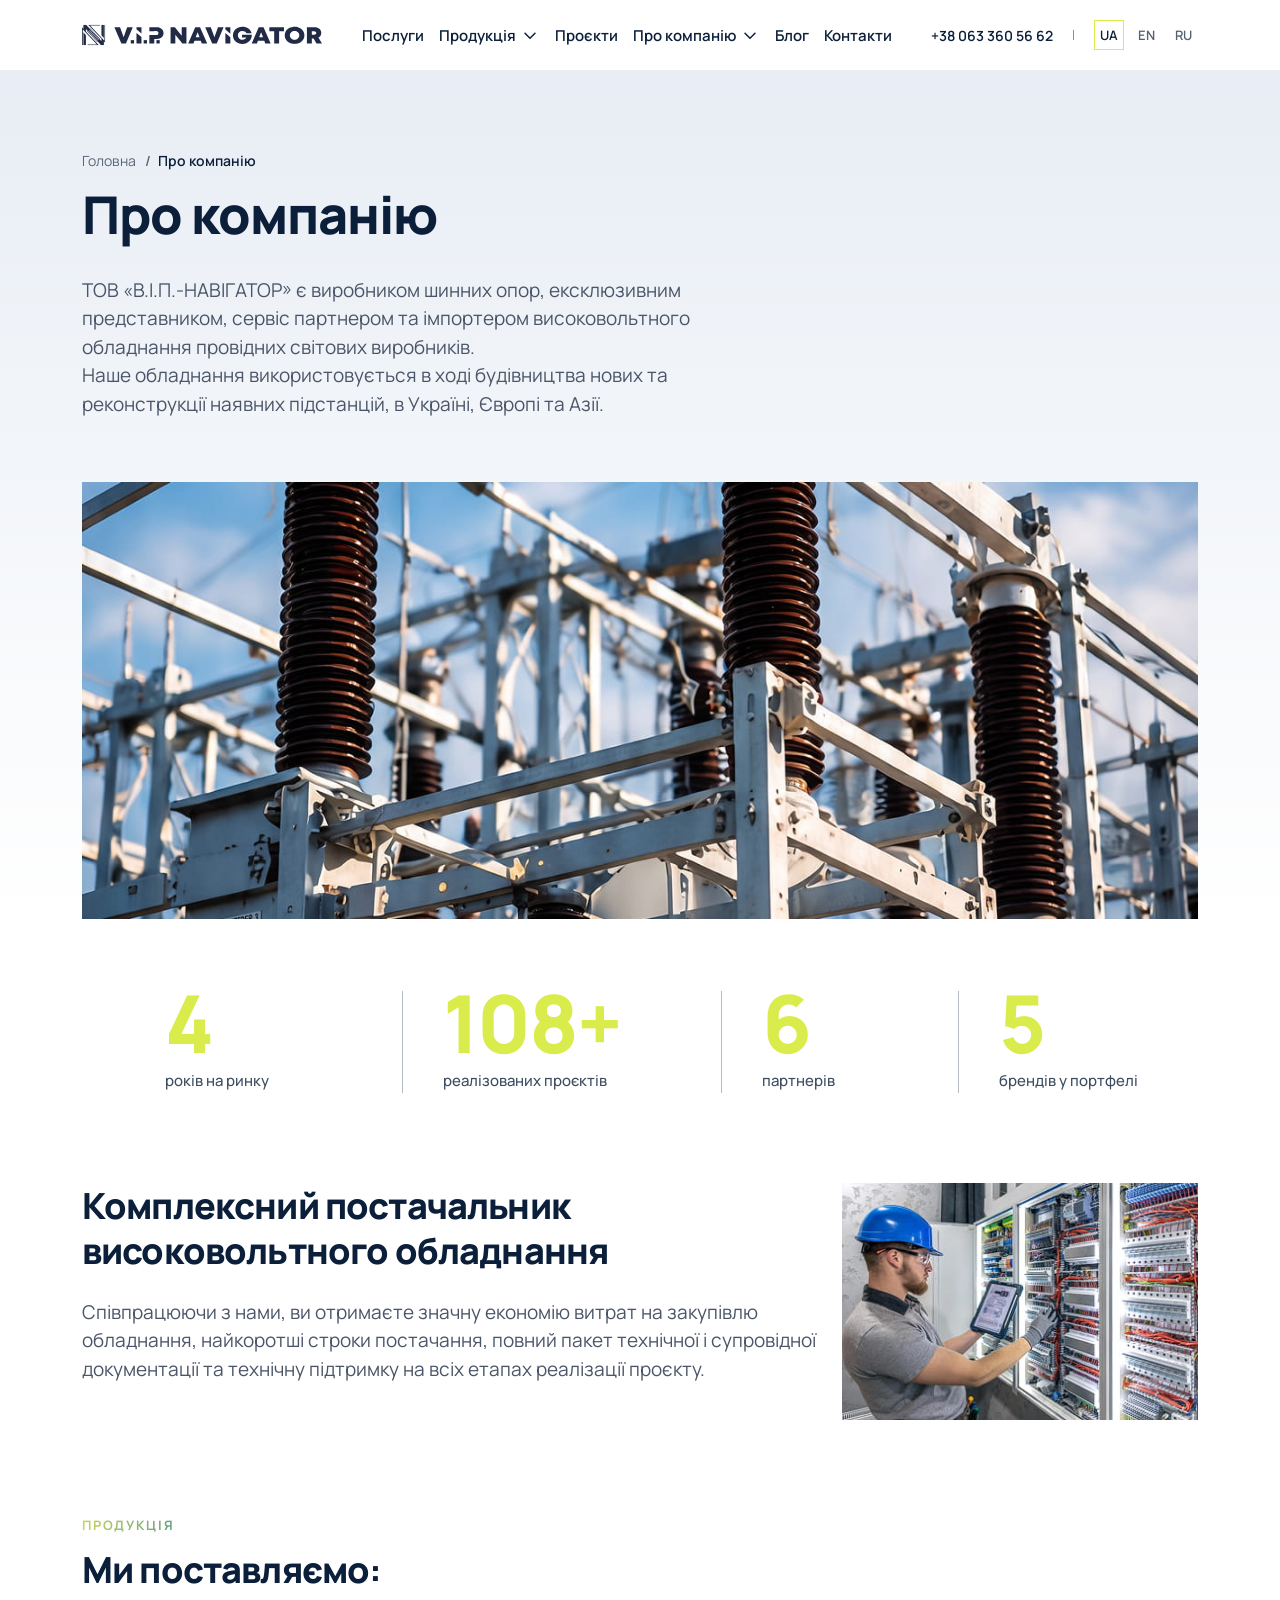
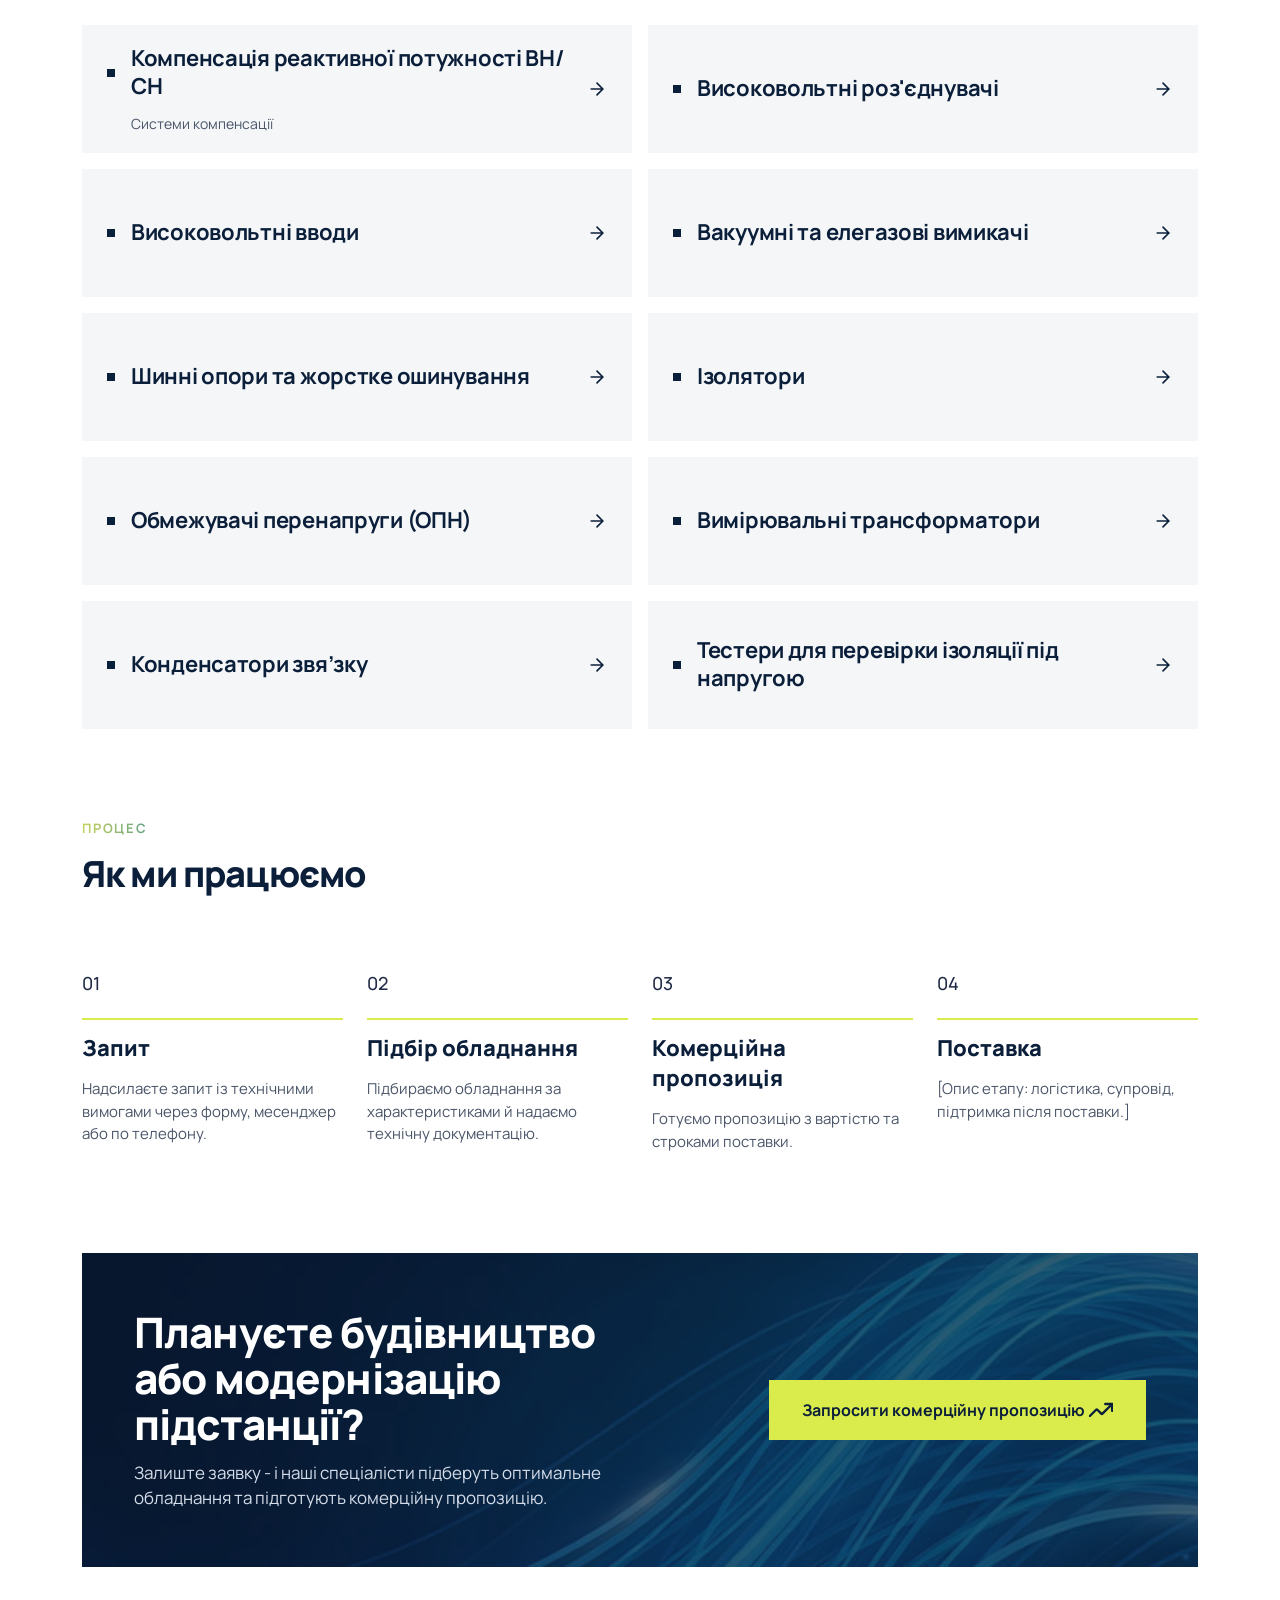
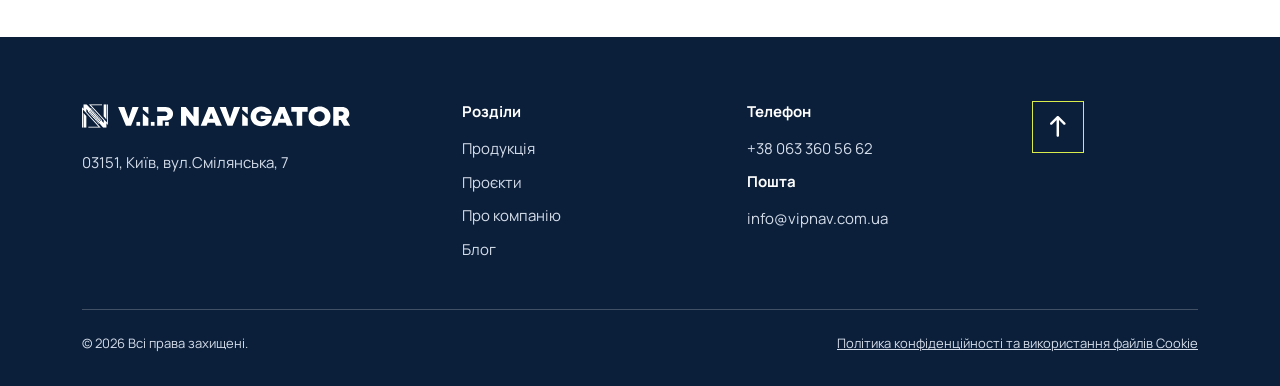
==== commit d67f2914: "Add files via upload" ====
--- a/about-company.html
+++ b/about-company.html
@@ -505,10 +505,8 @@
                             <p>© 2026 Всі права захищені.</p>
                         </div>
                         <div class="col-lg-6 col-md-7 order-1 order-md-2">
-                            <ul>
-                                <li><a href="#">Політика конфіденційності</a></li>
-                                <li><a href="#">Політика використання Cookies</a></li>
-                            </ul>
+                            <a class="footer__legal-link" href="#">Політика конфіденційності та використання файлів
+                                Cookie</a>
                         </div>
                     </div>
                 </div>
--- a/css/style.css
+++ b/css/style.css
@@ -1 +1 @@
-@charset "UTF-8";@font-face{font-family:"Manrope";src:url("../fonts/manrope-variable.ttf") format("truetype");font-weight:200 800;font-style:normal;font-display:swap}:root{--color-primary:#0B1F3A;--color-accent:#DAEC4B;--color-text-muted:#5A6678;--color-text-body:#4A5568;--color-link-hover:#B05A1A;--color-link-hover-light:#C8773A;--color-gradient-start:#C6D35E;--color-gradient-end:#67A284;--color-white:#fff;--color-text-on-dark:#D5DDEA;--color-surface:#F4F6F8;--color-surface-alt:#F4F4F4;--color-border:#DDE3EC;--color-border-light:#E3E7ED;--color-tab-muted:#394D69}body,html{height:100%}*{-webkit-box-sizing:border-box;box-sizing:border-box}.main{-webkit-box-flex:1;-ms-flex:1 1 auto;flex:1 1 auto}.main>section:last-child{padding-bottom:70px}.pagewrapper{min-height:100%;display:-webkit-box;display:-ms-flexbox;display:flex;-webkit-box-orient:vertical;-webkit-box-direction:normal;-ms-flex-direction:column;flex-direction:column}body{margin:0;padding:0;position:relative;font-family:"Manrope",sans-serif;font-size:16px;color:#0B1F3A}body.hidden{overflow:hidden}@media (min-width:1400px){.container{max-width:1264px}}input{outline:none}img{max-width:100%}.text-end{text-align:right}h1,h2,h3,h4,h5,h6,p{margin:0}h1{color:#0B1F3A;font-size:52px;font-weight:800;line-height:109.62%;letter-spacing:-1.04px}.titleh2,h2{color:#0B1F3A;font-size:42px;font-weight:800;letter-spacing:-0.84px;line-height:110%;margin-bottom:28px}.titleh3,h3{color:#0B1F3A;font-size:36px;font-weight:800;letter-spacing:-0.84px;line-height:127.78%}.sect-title{background:-webkit-gradient(linear,left top,right top,from(#C6D35E),to(#67A284));background:linear-gradient(90deg,#C6D35E 0%,#67A284 100%);-webkit-background-clip:text;background-clip:text;color:transparent;text-transform:uppercase;font-size:13px;font-weight:700;line-height:150%;letter-spacing:1.82px;display:inline-block}.green-btn{background:#DAEC4B;color:#0B1F3A;font-size:16px;font-weight:700;text-decoration:none;height:60px;display:-webkit-inline-box;display:-ms-inline-flexbox;display:inline-flex;-webkit-box-align:center;-ms-flex-align:center;align-items:center;-webkit-box-pack:center;-ms-flex-pack:center;justify-content:center;border:1.5px solid #DAEC4B;padding:5px 32px;text-decoration:none;-webkit-transition:0.3s;transition:0.3s}.green-btn img{width:24px;height:24px;margin-left:4px;-webkit-transition:0.3s;transition:0.3s}.green-btn:hover{background:#fff}.green-btn:hover img{-webkit-transform:translateX(5px);transform:translateX(5px)}.blue-btn{background:#0B1F3A;color:#fff;font-size:16px;font-weight:700;text-decoration:none;height:60px;display:-webkit-inline-box;display:-ms-inline-flexbox;display:inline-flex;-webkit-box-align:center;-ms-flex-align:center;align-items:center;-webkit-box-pack:center;-ms-flex-pack:center;justify-content:center;border:1.5px solid #0B1F3A;cursor:pointer;padding:5px 32px;text-decoration:none;-webkit-transition:0.3s;transition:0.3s}.blue-btn img{width:24px;height:24px;margin-left:4px;-webkit-transition:0.3s;transition:0.3s}.blue-btn:hover{background:#fff;color:#0B1F3A}.blue-btn:hover img{-webkit-transform:translateX(5px);transform:translateX(5px)}.transparent-btn{background:rgba(255,255,255,0.5);color:#0B1F3A;font-size:16px;font-weight:700;text-decoration:none;height:60px;display:-webkit-inline-box;display:-ms-inline-flexbox;display:inline-flex;-webkit-box-align:center;-ms-flex-align:center;align-items:center;-webkit-box-pack:center;-ms-flex-pack:center;justify-content:center;border:1.5px solid transparent;-o-border-image:linear-gradient(90deg,#C6D35E 0%,#67A284 100%) 1;border-image:-webkit-gradient(linear,left top,right top,from(#C6D35E),to(#67A284)) 1;border-image:linear-gradient(90deg,#C6D35E 0%,#67A284 100%) 1;padding:5px 32px;text-decoration:none;-webkit-transition:0.3s;transition:0.3s}.transparent-btn img{width:24px;height:24px;margin-left:4px;-webkit-transition:0.3s;transition:0.3s}.transparent-btn:hover{background:#fff}.transparent-btn:hover img{-webkit-transform:translateX(5px);transform:translateX(5px)}.transparent-btn.hovergreen:hover{background:#DAEC4B;color:#0B1F3A}.breadcrumbs{margin-bottom:16px}.breadcrumbs ol{list-style:none;margin:0;padding:0;display:-webkit-box;display:-ms-flexbox;display:flex;-webkit-box-align:center;-ms-flex-align:center;align-items:center;gap:5px 22px;-ms-flex-wrap:wrap;flex-wrap:wrap}.breadcrumbs ol li{font-size:14px;color:#0B1F3A;font-weight:600;line-height:150%;position:relative}.breadcrumbs ol li:not(:last-child):after{content:"/";display:inline-block;position:absolute;right:-15px;font-size:14px;color:#5A6678}.breadcrumbs ol li a{color:#5A6678;font-size:14px;font-weight:400;text-decoration:none;line-height:150%;-webkit-transition:0.3s;transition:0.3s}.breadcrumbs ol li a:hover{color:#B05A1A;text-decoration:underline}.text-center{text-align:center}@media (max-width:1199.8px){h1{font-size:42px}.titleh2,h2{font-size:36px}.titleh3,h3{font-size:32px}}@media (max-width:991.8px){.titleh2,h2{font-size:32px}.titleh3,h3{font-size:28px}}@media (max-width:575.8px){h1{font-size:32px}.titleh2,h2{font-size:30px;margin-bottom:20px}.titleh3,h3{font-size:28px}.container{padding-left:20px;padding-right:20px}.row{margin-left:-20px;margin-right:-20px}.row>*{padding-right:20px;padding-left:20px}.green-btn,.transparent-btn{height:52px}.main>section:last-child{padding-bottom:50px}}input::-webkit-inner-spin-button,input::-webkit-outer-spin-button{-webkit-appearance:none;margin:0}input[type=number]{-moz-appearance:textfield}.hero{position:relative;height:100vh;min-height:650px}.hero:after{content:"";position:absolute;top:0;left:0;width:100%;height:100%;background:linear-gradient(89.93deg,rgba(255,255,255,0.9) -0.66%,rgba(255,255,255,0) 99.94%);z-index:1}.hero__bg{position:absolute;top:0;left:0;width:100%;height:100%;-o-object-fit:cover;object-fit:cover}.hero-content{position:relative;max-width:640px;z-index:2;margin-top:50px}.header-offset{padding-top:150px}.hero{display:-webkit-box;display:-ms-flexbox;display:flex;-webkit-box-align:center;-ms-flex-align:center;align-items:center}.hero h1{font-size:68px;font-weight:800;margin-bottom:32px;line-height:110%}.hero p{max-width:560px}.hero .btn-group{margin-top:32px}.btn-group{display:-webkit-box;display:-ms-flexbox;display:flex;-ms-flex-wrap:wrap;flex-wrap:wrap;-webkit-box-align:center;-ms-flex-align:center;align-items:center;gap:14px}.category{padding:96px 0 50px}.category h2{margin-bottom:40px}.category__tablist{margin:0;padding:50px 0 0 0;list-style-type:none;display:-webkit-box;display:-ms-flexbox;display:flex;-webkit-box-orient:vertical;-webkit-box-direction:normal;-ms-flex-direction:column;flex-direction:column;gap:20px}.category__tablist li{cursor:pointer;font-size:20px;font-weight:700;line-height:160%;-webkit-transition:0.3s;transition:0.3s;position:relative;padding:5px 20px 5px 40px;min-height:42px;border-radius:5px}.category__tablist li:before{content:"";display:inline-block;width:8px;height:8px;background:#394D69;position:absolute;left:16px;top:50%;-webkit-transform:translateY(-50%);transform:translateY(-50%)}.category__tablist li:hover{background:rgba(218,236,75,0.15)}.category__tablist li.is-active{background:#DAEC4B}.tabcontent{background:#F4F4F4;padding:40px}.tabcontent-item{display:-webkit-box;display:-ms-flexbox;display:flex;-ms-flex-wrap:wrap;flex-wrap:wrap}.tabcontent-item__image{width:100%;max-width:290px;-webkit-box-flex:0;-ms-flex:0 0 290px;flex:0 0 290px}.tabcontent-item__image img{width:100%;vertical-align:top}.tabcontent-item__content{width:100%;max-width:calc(100% - 290px);-webkit-box-flex:0;-ms-flex:0 0 calc(100% - 290px);flex:0 0 calc(100% - 290px);display:-webkit-box;display:-ms-flexbox;display:flex;-webkit-box-orient:vertical;-webkit-box-direction:normal;-ms-flex-direction:column;flex-direction:column;gap:20px;padding-right:20px;-webkit-box-align:start;-ms-flex-align:start;align-items:flex-start}.tabcontent-item__content h3{font-size:42px;font-weight:800;line-height:110%;margin-bottom:0;color:#0B1F3A}.tabcontent-item__content p{font-size:17px;line-height:150%;max-width:400px}.tabcontent-item__content a{color:#0B1F3A;font-weight:700;line-height:150%;text-decoration:none;position:relative}.tabcontent-item__content a img{width:18px;height:18px;vertical-align:middle;margin-top:-3px;-webkit-transition:0.3s;transition:0.3s}.tabcontent-item__content a:after{content:"";display:block;height:1px;width:0;background:#0B1F3A;-webkit-transition:0.3s;transition:0.3s}.tabcontent-item__content a:hover img{-webkit-transform:translateX(5px);transform:translateX(5px)}.tabcontent-item__content a:hover:after{width:100%}.aboutus{padding:80px 0 50px}.aboutus .titleh3,.aboutus h3{margin-bottom:0}.aboutus__content{display:-webkit-box;display:-ms-flexbox;display:flex;-webkit-box-align:start;-ms-flex-align:start;align-items:flex-start;-webkit-box-orient:vertical;-webkit-box-direction:normal;-ms-flex-direction:column;flex-direction:column;gap:20px}.aboutus__content .descr p{font-size:16px;line-height:150%;color:rgba(11,31,58,0.8)}.counter{display:-webkit-box;display:-ms-flexbox;display:flex;-ms-flex-wrap:wrap;flex-wrap:wrap;-webkit-box-align:center;-ms-flex-align:center;align-items:center}.counter__item{width:100%;max-width:30%;-webkit-box-flex:0;-ms-flex:0 0 30%;flex:0 0 30%;text-align:center;position:relative;border-right:1px solid rgba(11,31,58,0.3)}.counter__item p{font-size:15px;line-height:150%;color:rgba(11,31,58,0.8);font-weight:500;margin-top:12px}.counter__item span{font-size:80px;color:#DAEC4B;font-weight:800;letter-spacing:-1.92px;line-height:80%}.counter__item i{font-style:normal}.counter__item:nth-child(2){max-width:40%;-webkit-box-flex:0;-ms-flex:0 0 40%;flex:0 0 40%}.counter__item:last-child{border-right:none}.cta{padding:50px 0}.cta1{position:relative;padding:56px 52px}.cta1:after{content:"";position:absolute;top:0;left:0;width:100%;height:100%;background:rgba(11,31,58,0.7);z-index:1}.cta1 .row{position:relative;z-index:2}.cta1 h2,.cta1 h3{color:#fff;margin-bottom:12px}.cta1 p{color:#D5DDEA;font-size:17px;line-height:150%}.cta__bg{position:absolute;left:0;top:0;width:100%;height:100%;display:block}.cta__bg img{width:100%;height:100%;-o-object-fit:cover;object-fit:cover;display:block}.cta__action{display:-webkit-box;display:-ms-flexbox;display:flex;-ms-flex-wrap:wrap;flex-wrap:wrap;-webkit-box-align:center;-ms-flex-align:center;align-items:center;-webkit-box-pack:justify;-ms-flex-pack:justify;justify-content:space-between}.cta__contacts{padding:0 24px;margin:0;list-style-type:none;border-left:1px solid rgba(255,255,255,0.3);width:100%;max-width:210px;-webkit-box-flex:0;-ms-flex:0 0 210px;flex:0 0 210px;margin-left:20px}.cta__contacts li{margin-bottom:8px;display:inline-block}.cta__contacts li:last-child{margin-bottom:0}.cta__contacts a{font-size:16px;font-weight:700;line-height:121.88%;color:#fff;text-decoration:none;-webkit-transition:0.3s;transition:0.3s}.cta__contacts a:hover{color:#DAEC4B}.cta__social{padding:0 0 0 20px;margin:0;list-style-type:none;display:-webkit-box;display:-ms-flexbox;display:flex;-webkit-box-align:center;-ms-flex-align:center;align-items:center;gap:20px;-webkit-box-pack:center;-ms-flex-pack:center;justify-content:center;border-left:1px solid rgba(255,255,255,0.3);width:100%;max-width:90px;-webkit-box-flex:0;-ms-flex:0 0 90px;flex:0 0 90px}.cta__social svg{width:24px;height:24px}.cta__social svg path{-webkit-transition:0.3s;transition:0.3s}.cta__social a:hover svg path{fill:#DAEC4B}.cta__social-label{position:absolute;width:1px;height:1px;padding:0;margin:-1px;overflow:hidden;clip:rect(0,0,0,0);white-space:nowrap;border:0}.cta__social-link{display:-webkit-inline-box;display:-ms-inline-flexbox;display:inline-flex;-webkit-box-align:center;-ms-flex-align:center;align-items:center;text-decoration:none}.partners{--marquee-duration:35s;--marquee-gap:64px;padding:70px 0 60px}.partners h2,.partners h3{text-align:center;margin-bottom:40px}.partners__marquee{overflow:hidden;-webkit-mask-image:-webkit-gradient(linear,left top,right top,from(transparent),color-stop(6%,#000),color-stop(94%,#000),to(transparent));-webkit-mask-image:linear-gradient(90deg,transparent,#000 6%,#000 94%,transparent);mask-image:-webkit-gradient(linear,left top,right top,from(transparent),color-stop(6%,#000),color-stop(94%,#000),to(transparent));mask-image:linear-gradient(90deg,transparent,#000 6%,#000 94%,transparent)}.marquee__track{display:-webkit-box;display:-ms-flexbox;display:flex;width:-webkit-max-content;width:-moz-max-content;width:max-content;-webkit-animation:partners-marquee var(--marquee-duration) linear infinite;animation:partners-marquee var(--marquee-duration) linear infinite}.partners__list{display:-webkit-box;display:-ms-flexbox;display:flex;-webkit-box-align:center;-ms-flex-align:center;align-items:center;gap:var(--marquee-gap);-ms-flex-negative:0;flex-shrink:0;padding-right:var(--marquee-gap)}.partners__item{-ms-flex-negative:0;flex-shrink:0}.partners__item img{display:block;width:auto;height:40px;max-width:none;-o-object-fit:contain;object-fit:contain}@-webkit-keyframes partners-marquee{0%{-webkit-transform:translateX(0);transform:translateX(0)}to{-webkit-transform:translateX(-50%);transform:translateX(-50%)}}@keyframes partners-marquee{0%{-webkit-transform:translateX(0);transform:translateX(0)}to{-webkit-transform:translateX(-50%);transform:translateX(-50%)}}@media (prefers-reduced-motion:reduce){.marquee__track{-webkit-animation:none;animation:none}}.partners-list{list-style:none;margin:0;padding:0;display:-webkit-box;display:-ms-flexbox;display:flex;-ms-flex-wrap:wrap;flex-wrap:wrap;-webkit-box-align:center;-ms-flex-align:center;align-items:center;-webkit-box-pack:justify;-ms-flex-pack:justify;justify-content:space-between;row-gap:24px;gap:20px}.partners-list img{height:40px}.projects{padding:60px 0 96px}.projects .sect-title{margin-bottom:14px}.projects h2{margin-bottom:0}.projects_header{margin-bottom:40px}.slide-item{position:relative;aspect-ratio:4/3}.slide-item__img{position:absolute;top:0;left:0;width:100%;height:100%;-o-object-fit:cover;object-fit:cover}.slide-item__info{width:calc(100% - 100px);max-width:432px;background:rgba(255,255,255,0.9);position:absolute;bottom:100px;left:0;right:0;margin:0 auto;padding:24px 28px}.slide-item__infohead{display:-webkit-box;display:-ms-flexbox;display:flex;-ms-flex-wrap:wrap;flex-wrap:wrap;-webkit-box-align:center;-ms-flex-align:center;align-items:center}.slide-item__infohead .title{width:100%;max-width:calc(100% - 130px);-webkit-box-flex:0;-ms-flex:0 0 calc(100% - 130px);flex:0 0 calc(100% - 130px);font-size:22px;font-weight:800;line-height:110%;margin:0;text-decoration:none;color:#0B1F3A;-webkit-transition:0.3s;transition:0.3s}.slide-item__infohead .title:hover{color:#B05A1A}.slide-item__infohead .projlink{width:100%;max-width:130px;-webkit-box-flex:0;-ms-flex:0 0 130px;flex:0 0 130px;text-align:right}.slide-item__infohead .projlink a{display:inline-block;color:#0B1F3A;text-decoration:none;font-weight:700;line-height:150%;-webkit-transition:0.3s;transition:0.3s}.slide-item__infohead .projlink a svg{vertical-align:middle;margin-top:-3px;margin-left:6px}.slide-item__infohead .projlink a svg path{-webkit-transition:0.3s;transition:0.3s}.slide-item__infohead .projlink a:hover{color:#B05A1A}.slide-item__infohead .projlink a:hover svg path{stroke:#B05A1A}.slide-item__descr{margin-top:10px;width:100%;max-width:100%;-webkit-box-flex:0;-ms-flex:0 0 100%;flex:0 0 100%}.slide-item__descr p{color:#5A6678;font-size:14px}.mySwiper-projects .swiper-wrapper{padding-bottom:50px}.swiper-horizontal>.swiper-pagination-bullets,.swiper-pagination-horizontal.swiper-pagination-bullets{bottom:0!important}.swiper-pagination-bullet{border-radius:0;width:12px;height:12px;margin:0 10px!important;background:#D9D9D9;opacity:1!important}.swiper-pagination-bullet.swiper-pagination-bullet-active{background:#DAEC4B}.cta2{position:relative}.cta-buttons{display:-webkit-box;display:-ms-flexbox;display:flex;-ms-flex-wrap:wrap;flex-wrap:wrap;-webkit-box-align:center;-ms-flex-align:center;align-items:center;-webkit-box-pack:end;-ms-flex-pack:end;justify-content:flex-end;gap:14px}.cta-buttons__item{color:#fff;font-size:16px;font-weight:700;display:-webkit-inline-box;display:-ms-inline-flexbox;display:inline-flex;-webkit-box-align:center;-ms-flex-align:center;align-items:center;-webkit-box-pack:center;-ms-flex-pack:center;justify-content:center;min-height:58px;border:1.5px solid #fff;-webkit-transition:0.3s;transition:0.3s;text-decoration:none;padding:5px 30px}.cta-buttons__item:hover{background:#DAEC4B;color:#0B1F3A}.projects+.cta{padding:0 0 96px 0}.mobile-btn{display:none}.seosect{padding:46px 0 40px}.seosect__content{height:250px;overflow-y:auto;padding-right:100px}.seosect__content::-webkit-scrollbar{width:12px}.seosect__content::-webkit-scrollbar-track{background:rgba(217,217,217,0.2);border-radius:10px}.seosect__content::-webkit-scrollbar-thumb{border-radius:10px;background:#BABCC9}.seosect h2,.seosect h3{margin-top:20px}.seosect h2:first-child,.seosect h3:first-child{margin-top:0}.seosect h2{margin-bottom:28px;font-size:34px;font-weight:800;line-height:114.71%;letter-spacing:-0.68px;color:#0E2240}.seosect h3{margin-bottom:15px;font-size:25px;font-weight:800;line-height:156%;letter-spacing:-0.68px;color:#0E2240}.seosect p{font-size:17px;line-height:150%;color:#4A5568}.seosect ul li{margin-bottom:5px;font-size:17px;line-height:150%;color:#4A5568}.seosect ul li:last-child{margin-bottom:0}@media (max-width:1399.8px){.cta__action{-webkit-box-pack:end;-ms-flex-pack:end;justify-content:flex-end}.cta1 p br{display:none}.partners-list img{height:35px}}@media (max-width:1199.8px){.hero h1{font-size:56px}.hero-content{margin-top:50px}.tabcontent-item__image{max-width:200px;-webkit-box-flex:0;-ms-flex:0 0 200px;flex:0 0 200px}.tabcontent-item__content{max-width:calc(100% - 200px);-webkit-box-flex:0;-ms-flex:0 0 calc(100% - 200px);flex:0 0 calc(100% - 200px);gap:15px}.tabcontent{padding:40px 30px}.category__tablist{gap:15px;padding-top:30px}.counter__item span{font-size:60px}.cta-buttons,.cta__action{-webkit-box-pack:start;-ms-flex-pack:start;justify-content:flex-start;margin-top:20px}.slide-item__info{bottom:60px}.partners-list{-webkit-box-pack:center;-ms-flex-pack:center;justify-content:center;gap:25px}.seosect h2{font-size:28px;margin-bottom:15px}.seosect h3{margin-bottom:10px;margin-top:15px}.seosect p,.seosect ul li{font-size:16px}.seosect__content{padding-right:50px}.aboutus__content .descr p br{display:none}.tabcontent-item__content h3{font-size:32px}.category__tablist li{font-size:18px}.tabcontent-item__content p{font-size:15px}.sub-menu:not(.mega-menu){padding-top:10px!important}.sub-menu:not(.mega-menu) .menu-item{border-bottom:none!important}.sub-menu:not(.mega-menu) .menu-item a{padding-top:8px!important;padding-bottom:8px!important}}@media (max-width:991.8px){.category{padding:50px 0}.category__tablist-wrap{overflow:hidden}.category__tablist{-webkit-box-orient:horizontal;-webkit-box-direction:normal;-ms-flex-direction:row;flex-direction:row;-ms-flex-wrap:nowrap;flex-wrap:nowrap;gap:8px;padding-top:0;margin-bottom:24px;margin-right:calc(-1 * var(--bs-gutter-x, 0.75rem));padding-right:var(--bs-gutter-x,0.75rem);width:calc(100% + var(--bs-gutter-x, 0.75rem));overflow-x:auto;overflow-y:hidden;-webkit-overflow-scrolling:touch;scrollbar-width:none}.category__tablist::-webkit-scrollbar{display:none}.category__tablist li{-webkit-box-flex:0;-ms-flex:0 0 auto;flex:0 0 auto;white-space:nowrap;-webkit-box-align:center;-ms-flex-align:center;align-items:center;display:-webkit-inline-box;display:-ms-inline-flexbox;display:inline-flex;font-size:16px;border:1px solid #DDE3EC;border-radius:0;line-height:110%;min-height:44px}.category__tablist li.is-active{color:#394D69}.counter{margin-top:30px}.slide-item__info{bottom:15px;max-width:initial;width:calc(100% - 30px);padding:20px}.slide-item__infohead .title{font-size:22px;width:100%;max-width:100%;-webkit-box-flex:0;-ms-flex:0 0 100%;flex:0 0 100%;margin-bottom:6px}.slide-item__infohead .projlink{text-align:left;max-width:initial;width:auto;-webkit-box-flex:initial;-ms-flex:initial;flex:initial}.slide-item__infohead{margin-bottom:0}.hero{height:auto;min-height:auto;padding-bottom:48px}.partners,.projects{padding:50px 0}.projects+.cta{padding-bottom:60px}.aboutus__content{gap:10px}.partners-list{-webkit-box-pack:center;-ms-flex-pack:center;justify-content:center;gap:20px}.partners-list img{height:26px}.slide-item__infohead .title{-webkit-box-ordinal-group:2;-ms-flex-order:1;order:1}.slide-item__infohead .slide-item__descr{-webkit-box-ordinal-group:3;-ms-flex-order:2;order:2;margin-top:0;margin-bottom:5px}.slide-item__infohead .projlink{-webkit-box-ordinal-group:4;-ms-flex-order:3;order:3}.header-offset{padding-top:110px}}@media (max-width:767.8px){.cta1{padding:30px}.cta__action{-webkit-box-pack:justify;-ms-flex-pack:justify;justify-content:space-between}.cta__action .cta__contacts,.cta__action .green-btn{width:100%;max-width:calc(50% - 10px);-webkit-box-flex:0;-ms-flex:0 0 calc(50% - 10px);flex:0 0 calc(50% - 10px);margin:0;padding:0}.cta__contacts,.cta__social{border:none}.cta__social{margin-top:15px;padding:0;gap:12px;-webkit-box-pack:justify;-ms-flex-pack:justify;justify-content:space-between;max-width:100%;-webkit-box-flex:0;-ms-flex:0 0 100%;flex:0 0 100%;width:100%}.cta__social li{-webkit-box-flex:1;-ms-flex:1 1 0px;flex:1 1 0;min-width:0}.cta__social-link{-webkit-box-pack:center;-ms-flex-pack:center;justify-content:center;gap:8px;width:100%;min-height:48px;padding:10px 12px;border:1px solid #fff;color:#fff;font-size:14px;font-weight:700;line-height:1.2;-webkit-transition:0.3s;transition:0.3s}.cta__social-label{position:static;width:auto;height:auto;margin:0;padding:0;overflow:visible;clip:auto;white-space:normal}.cta__social svg{width:24px;height:24px;-ms-flex-negative:0;flex-shrink:0}}@media (max-width:767.8px) and (hover:hover){.cta__social-link:hover{border-color:#DAEC4B;color:#DAEC4B}}@media (max-width:767.8px){.projects_header .text-end{text-align:left}.projects_header .transparent-btn{margin-top:20px}.projects_header .transparent-btn{display:none}.mobile-btn{display:-webkit-box;display:-ms-flexbox;display:flex}.projects-wrapper .mobile-btn{margin-top:24px}.projects_header{margin-bottom:24px}}@media (max-width:575.8px){.hero:after{background:-webkit-gradient(linear,left top,left bottom,from(rgba(255,255,255,0.94)),color-stop(50%,rgba(255,255,255,0.8)),color-stop(78%,rgba(255,255,255,0.25)),to(rgba(255,255,255,0)));background:linear-gradient(180deg,rgba(255,255,255,0.94) 0%,rgba(255,255,255,0.8) 50%,rgba(255,255,255,0.25) 78%,rgba(255,255,255,0) 100%)}.hero h1{font-size:38px;margin-bottom:24px}.hero p{font-size:14px}.hero p br{display:none}.hero .btn-group{margin-top:24px;gap:12px}.hero .btn-group a{width:100%}.hero .btn-group .transparent-btn{background:rgba(255,255,255,0.88)}.hero-content{margin-top:0}.category h2{margin-bottom:24px}.tabcontent-item__content,.tabcontent-item__image{max-width:100%;-webkit-box-flex:0;-ms-flex:0 0 100%;flex:0 0 100%}.tabcontent-item__content{gap:10px;padding-right:0;margin-bottom:10px}.tabcontent{padding:30px}.counter{-webkit-box-align:start;-ms-flex-align:start;align-items:flex-start}.counter__item{padding:0 10px}.counter__item span{font-size:36px}.cta__action .green-btn{max-width:100%;-webkit-box-flex:0;-ms-flex:0 0 100%;flex:0 0 100%}.cta__action .cta__contacts{max-width:50%;-webkit-box-flex:0;-ms-flex:0 0 50%;flex:0 0 50%}.cta__action .green-btn{margin-bottom:15px}.cta__contacts li{display:block}.cta__social{margin-top:0}.hero{padding-top:108px}.tabcontent{padding:0}.tabcontent-item__image{-webkit-box-ordinal-group:2;-ms-flex-order:1;order:1;height:200px;position:relative;overflow:hidden}.tabcontent-item__image img{width:100%;height:100%;-o-object-fit:cover;object-fit:cover;-o-object-position:center;object-position:center}.tabcontent-item__content{-webkit-box-ordinal-group:3;-ms-flex-order:2;order:2;padding:24px 20px}.tabcontent-item__content{margin:0;gap:16px}.aboutus__content{gap:12px}.counter__item{border-right:none}.counter__item p{margin-top:6px;line-height:18px}.cta1{border-radius:10px;position:relative;overflow:hidden;padding:32px 24px}.cta1 h2{margin-bottom:24px;font-size:28px;font-weight:700;letter-spacing:-0.6px}.cta1 p{font-size:16px}.cta__action{margin-top:24px}.cta__action .cta__contacts{border-top:1px solid rgba(255,255,255,0.3);max-width:100%;-webkit-box-flex:0;-ms-flex:0 0 100%;flex:0 0 100%;padding-top:12px}.cta__action .cta__contacts li{margin-bottom:24px}.cta__action .green-btn{margin-bottom:24px}.cta__social{margin-top:12px}.cta__social a:hover{border-color:#DAEC4B;color:#DAEC4B}.projects .sect-title{margin-bottom:12px}.projects_header .transparent-btn{display:none}.projects_header{margin-bottom:25px}.slide-item{border:1px solid #DDE3EC}.slide-item__img,.slide-item__info{position:relative}.slide-item__info{width:100%;bottom:initial}.slide-item__media{position:relative;height:190px;overflow:hidden}.slide-item__infohead .slide-item__descr{margin-bottom:16px}.swiper-pagination-bullet{width:8px;height:8px;margin:0 4px!important;-webkit-transition:0.3s;transition:0.3s}.swiper-pagination-bullet.swiper-pagination-bullet-active{width:24px}.projects-wrapper .mobile-btn{margin-top:20px}.mySwiper-projects .swiper-wrapper{padding-bottom:42px}.cta-buttons .green-btn{width:100%}.cta-buttons__item{min-height:52px;width:100%}.aboutus{padding-top:50px}.seosect__content{padding-right:10px}.seosect h2{font-size:22px}.seosect h3{font-size:20px;line-height:140%}.seosect__content::-webkit-scrollbar{width:8px}.category__tablist li{padding:5px 16px 5px 36px}.aboutus,.category,.cta,.partners{padding-bottom:0}.tabcontent-item__content h3{font-size:28px}.tabcontent-item__content p{font-size:16px}.counter__item p{font-size:13px}}@media (max-width:370.8px){.cta__action .cta__contacts{max-width:100%;-webkit-box-flex:0;-ms-flex:0 0 100%;flex:0 0 100%;margin-bottom:15px}}.about-company{background:-webkit-gradient(linear,left top,left bottom,from(#E6ECF4),to(#fff));background:linear-gradient(180deg,#E6ECF4 0%,#fff 100%)}.about-company h1{margin-bottom:32px}.about-company p{max-width:713px;font-size:19px;line-height:150%;color:#4A5568}.about-company img{margin:64px 0 0 0;width:100%;vertical-align:top}.counter__row{max-width:1030px;margin:auto;margin-top:72px}.counter__row .counter__item{max-width:initial;-webkit-box-flex:initial;-ms-flex:initial;flex:initial;width:auto;width:100%;text-align:left;padding-left:40px}.counter__row .counter__item:first-child{max-width:27%;-webkit-box-flex:0;-ms-flex:0 0 27%;flex:0 0 27%}.counter__row .counter__item:nth-child(2){max-width:31%;-webkit-box-flex:0;-ms-flex:0 0 31%;flex:0 0 31%}.counter__row .counter__item:nth-child(3){max-width:23%;-webkit-box-flex:0;-ms-flex:0 0 23%;flex:0 0 23%}.counter__row .counter__item:nth-child(4){max-width:19%;-webkit-box-flex:0;-ms-flex:0 0 19%;flex:0 0 19%}.about-company-supplier{padding:90px 0 46px}.about-company-supplier__media{text-align:right}.about-company-supplier__media img{vertical-align:top;max-width:100%}.about-company-supplier__content h2{margin-bottom:24px}.about-company-supplier__content p{color:#4A5568;font-size:19px;line-height:150%}.about-products{padding:50px 0 40px}.about-products h2{margin-bottom:0}.about-products__header{margin-bottom:32px;display:-webkit-box;display:-ms-flexbox;display:flex;-webkit-box-orient:vertical;-webkit-box-direction:normal;-ms-flex-direction:column;flex-direction:column;gap:12px;-webkit-box-align:start;-ms-flex-align:start;align-items:flex-start}.about-products__item{background:#F4F6F8;display:-webkit-box;display:-ms-flexbox;display:flex;-webkit-box-align:center;-ms-flex-align:center;align-items:center;min-height:128px;-webkit-box-orient:vertical;-webkit-box-direction:normal;-ms-flex-direction:column;flex-direction:column;-webkit-box-pack:center;-ms-flex-pack:center;justify-content:center;-webkit-box-align:start;-ms-flex-align:start;align-items:flex-start;padding:15px 50px 15px 48px;text-decoration:none;gap:12px;position:relative;-webkit-transition:0.3s;transition:0.3s;border:1px solid #F4F6F8}.about-products__item:after{content:"";display:inline-block;width:20px;height:20px;position:absolute;right:24px;top:50%;-webkit-transform:translateY(-50%);transform:translateY(-50%);background:url("../img/about/supply-arrow.svg") no-repeat center center/contain}.about-products__item:hover{border-color:#DAEC4B;-webkit-transform:translateY(-3px);transform:translateY(-3px);-webkit-box-shadow:0 2px 5px rgba(0,0,0,0.1);box-shadow:0 2px 5px rgba(0,0,0,0.1)}.about-products__title{position:relative;color:#0B1F3A;font-size:22px;font-weight:700;letter-spacing:-0.28px;line-height:127.27%}.about-products__title:before{content:"";display:inline-block;width:8px;height:8px;background:#0B1F3A;position:absolute;left:-24px;top:50%;-webkit-transform:translateY(-50%);transform:translateY(-50%)}.about-products__caption{color:#4A5568;font-size:14px;line-height:150%}.about-products__grid .row{row-gap:16px;margin-left:-8px;margin-right:-8px}.about-products__grid .row>*{padding-left:8px;padding-right:8px}.process{padding:50px 0}.process h2{margin-bottom:0}.process__header{margin-bottom:40px;display:-webkit-box;display:-ms-flexbox;display:flex;-webkit-box-orient:vertical;-webkit-box-direction:normal;-ms-flex-direction:column;flex-direction:column;gap:12px;-webkit-box-align:start;-ms-flex-align:start;align-items:flex-start}.process__item-step{padding:28px 0 14px;font-size:18px;line-height:222.22%;font-weight:500;color:#212B46;border-bottom:2px solid #DAEC4B;margin-bottom:14px}.process__item-title{margin-bottom:14px;color:#0B1F3A;font-size:22px;font-weight:800;line-height:136.36%}.process__item-text{font-size:15px;line-height:150%;color:#4A5568}@media (max-width:1199.8px){.about-company h1,.process__header{margin-bottom:24px}.about-company img{margin-top:30px}.about-products__item{min-height:110px}.about-company-supplier__content h2{margin-bottom:15px}.about-products__header{margin-bottom:24px}.about-company p,.about-company-supplier__content p{font-size:16px}.about-products__title,.process__item-title{font-size:20px}}@media (max-width:767.8px){.counter__row{-webkit-box-align:start;-ms-flex-align:start;align-items:flex-start}.counter__row .counter__item{padding-left:15px}.counter__row .counter__item span{font-size:50px}.about-company-supplier__media{margin-top:20px}.about-company-supplier__media img{width:100%}.about-products__item{padding:10px 40px;height:100%}.about-products__item:after{right:17px}.about-products__title{font-size:18px}.about-company-supplier__content h2{margin-bottom:10px}}@media (max-width:575.8px){.about-company h1{margin-bottom:10px}.counter__row{margin-top:40px;row-gap:20px}.counter__row .counter__item{max-width:50%!important;-webkit-box-flex:0!important;-ms-flex:0 0 50%!important;flex:0 0 50%!important}.counter__row .counter__item span{font-size:46px}.about-company-supplier{padding:60px 0 40px}.about-products__item{min-height:80px}.process__item-step{padding:20px 0 10px;margin-bottom:10px;line-height:170%}.process__item-title{margin-bottom:5px}.cta:last-child{padding-bottom:60px}.about-company-supplier,.about-products,.process{padding-bottom:0}.about-company-supplier__content h2{font-size:26px}}.category-head{background:-webkit-gradient(linear,left top,left bottom,from(#E6ECF4),to(#fff));background:linear-gradient(180deg,#E6ECF4 0%,#fff 100%)}.category-head__intro{padding-bottom:40px}.category-head__intro h1{margin-bottom:32px}.category-head__intro p{max-width:713px;font-size:19px;line-height:150%;color:#4A5568}.category-list{padding:16px 0 80px}.category-list .row{row-gap:25px}.category-list__item{display:block;background:#fff;border:1px solid #E3E7ED;gap:25px;text-decoration:none;-webkit-transition:0.3s;transition:0.3s}.category-list__item-media{width:100%;height:245px;position:relative;overflow:hidden}.category-list__item-media img{height:220px;width:100%;-o-object-fit:cover;object-fit:cover;-o-object-position:top center;object-position:top center;-webkit-transform-origin:top center;transform-origin:top center;-webkit-transition:-webkit-transform 0.5s;transition:-webkit-transform 0.5s;transition:transform 0.5s;transition:transform 0.5s,-webkit-transform 0.5s}.category-list__item-name{width:100%;padding:12px;display:-webkit-box;display:-ms-flexbox;display:flex;-webkit-box-align:center;-ms-flex-align:center;align-items:center;min-height:100px;-webkit-box-pack:center;-ms-flex-pack:center;justify-content:center}.category-list__item-name p{color:#0B1F3A;font-size:19px;font-weight:700;line-height:126.32%;text-align:center;max-width:220px;display:-webkit-box;-webkit-line-clamp:3;-webkit-box-orient:vertical;overflow:hidden}.category-list__item:hover{-webkit-box-shadow:0px 0px 10px 0px rgba(0,0,0,0.1);box-shadow:0px 0px 10px 0px rgba(0,0,0,0.1);border:1px solid #DAEC4B}.category-list__item:hover .category-list__item-media img{-webkit-transform:scale(1.1);transform:scale(1.1)}@media (max-width:1199.8px){.category-head__intro h1{margin-bottom:24px}.category-head__intro p{font-size:16px}.category-head__intro{padding-bottom:25px}.category-list__item-media{height:225px}.category-list__item-media img{height:200px}.category-list__item-name p{font-size:16px}}@media (max-width:991.8px){.category-list__item-media{height:180px;text-align:center}.category-list__item-media img{height:100%;width:auto;-webkit-transform:none!important;transform:none!important}.category-list{padding-bottom:40px}.category-list__item-media img{-o-object-fit:initial;object-fit:initial}}@media (max-width:575.8px){.category-head__intro h1{margin-bottom:10px}.category-head__intro{padding-bottom:10px}.category-list__item-name{min-height:initial;padding:15px 20px 20px 20px}.category-list .row{row-gap:15px}.category-list{padding-bottom:20px}}.category-content{padding:16px 0 20px}.category-content .row{-webkit-box-align:stretch;-ms-flex-align:stretch;align-items:stretch;row-gap:25px}.category-content [class*=col-]{display:-webkit-box;display:-ms-flexbox;display:flex;-webkit-box-orient:vertical;-webkit-box-direction:normal;-ms-flex-direction:column;flex-direction:column}.category-sidebar{max-width:362px}.category-sidebar .title{color:#5A6678;margin-bottom:14px;font-size:13px;font-weight:700;line-height:150%;letter-spacing:1.82px;text-transform:uppercase}.category-sidebar__toggle{display:none}.category-sidebar__panel{display:block}.category-sidebar__list{list-style:none;margin:0;padding:0;display:-webkit-box;display:-ms-flexbox;display:flex;-webkit-box-orient:vertical;-webkit-box-direction:normal;-ms-flex-direction:column;flex-direction:column;-ms-flex-wrap:wrap;flex-wrap:wrap;gap:6px}.category-sidebar__list a{padding:11px 16px;-webkit-transition:0.3s;transition:0.3s;display:block;text-decoration:none;transition:0.3s;color:#0B1F3A;font-size:15px;font-weight:600;line-height:130%}.category-sidebar__list a.active{background:#DAEC4B}.category-sidebar__list a:not(.active):hover{color:#B05A1A}.category-sidebar__list a+ul{list-style-type:none;margin:0;padding:0 0 0 40px}.category-sidebar__list a+ul a{font-weight:400}.scategory-item{border:1px solid #E3E7ED;display:-webkit-box;display:-ms-flexbox;display:flex;-webkit-box-orient:vertical;-webkit-box-direction:normal;-ms-flex-direction:column;flex-direction:column;height:100%}.scategory-item-media{height:240px;display:-webkit-box;display:-ms-flexbox;display:flex;-webkit-box-align:center;-ms-flex-align:center;align-items:center;-webkit-box-pack:center;-ms-flex-pack:center;justify-content:center}.scategory-item-media img{max-width:calc(100% - 32px);max-height:calc(100% - 32px)}.scategory-item-info{-webkit-box-flex:1;-ms-flex:1 1 auto;flex:1 1 auto;padding:20px 22px 25px 22px;display:-webkit-box;display:-ms-flexbox;display:flex;-webkit-box-orient:vertical;-webkit-box-direction:normal;-ms-flex-direction:column;flex-direction:column;-webkit-box-align:start;-ms-flex-align:start;align-items:flex-start;min-height:0}.scategory-item-top{-webkit-box-flex:1;-ms-flex:1 1 auto;flex:1 1 auto;width:100%;display:-webkit-box;display:-ms-flexbox;display:flex;-webkit-box-orient:vertical;-webkit-box-direction:normal;-ms-flex-direction:column;flex-direction:column;min-height:0}.scategory-item-top .title{color:#0B1F3A;font-size:20px;font-weight:700;line-height:150%;margin-bottom:12px;text-decoration:none;-webkit-transition:0.3s;transition:0.3s}.scategory-item-top .title:hover{color:#C8773A}.scategory-item-specs{-webkit-box-flex:1;-ms-flex:1 1 auto;flex:1 1 auto;margin:0;display:-webkit-box;display:-ms-flexbox;display:flex;-webkit-box-orient:vertical;-webkit-box-direction:normal;-ms-flex-direction:column;flex-direction:column;gap:6px}.scategory-item-spec{display:-webkit-box;display:-ms-flexbox;display:flex}.scategory-item-spec dd,.scategory-item-spec dt{width:100%;max-width:50%;-webkit-box-flex:0;-ms-flex:0 0 50%;flex:0 0 50%;font-size:13px;color:#4A5568}.scategory-item-spec dt{padding-right:3px}.scategory-item-spec dd{margin:0;font-weight:600;text-align:right;padding-left:3px}.scategory-item-bottom{-ms-flex-negative:0;flex-shrink:0;width:100%;margin-top:auto;padding-top:16px}.scategory-item-bottom .scategory-item-more{color:#143768;font-size:14px;font-weight:700;line-height:150%;text-decoration:none;position:relative;display:inline-block}.scategory-item-bottom .scategory-item-more:after{content:"";display:inline-block;width:0;height:1px;background:#143768;position:absolute;bottom:0;left:0;-webkit-transition:0.3s;transition:0.3s}.scategory-item-bottom .scategory-item-more:hover:after{width:100%}.scategory-item-bottom .scategory-btn{display:-webkit-inline-box;display:-ms-inline-flexbox;display:inline-flex;-webkit-box-align:center;-ms-flex-align:center;align-items:center;-webkit-box-pack:center;-ms-flex-pack:center;justify-content:center;text-decoration:none;color:#0B1F3F;font-size:14px;font-weight:700;padding:5px 14px;width:100%;-webkit-transition:0.3s;transition:0.3s;height:39px;background:#D9EC4A;border:1px solid #D9EC4A}.scategory-item-bottom .scategory-btn:hover{background:#0B1F3F;color:#D9EC4A}.category-projects{padding:76px 0 90px}.category-projects .titleh3{margin-bottom:28px}.category-projects__row{row-gap:24px;-webkit-box-align:stretch;-ms-flex-align:stretch;align-items:stretch}.category-projects__row>[class*=col-]{display:-webkit-box;display:-ms-flexbox;display:flex;-webkit-box-orient:vertical;-webkit-box-direction:normal;-ms-flex-direction:column;flex-direction:column}.category-projects .projects-card{-webkit-box-flex:1;-ms-flex:1 1 auto;flex:1 1 auto;width:100%;aspect-ratio:397/223}.category-projects .projects-card__media{position:absolute;inset:0}.faq{padding:90px 0;background:#F4F4F4}.faq__inner{max-width:818px;margin:0 auto}.faq__title{margin:0 0 48px;text-align:center;color:#0B1F3A;font-size:38px;font-weight:800;line-height:115%;letter-spacing:-0.76px}.faq__list{display:-webkit-box;display:-ms-flexbox;display:flex;-webkit-box-orient:vertical;-webkit-box-direction:normal;-ms-flex-direction:column;flex-direction:column;gap:16px}.faq__item{background:#fff;border:1px solid transparent;-webkit-transition:border-color 0.3s;transition:border-color 0.3s}.faq__item.is-open{border-color:rgba(204,196,208,0.2)}.faq__summary{display:-webkit-box;display:-ms-flexbox;display:flex;-webkit-box-align:center;-ms-flex-align:center;align-items:center;-webkit-box-pack:justify;-ms-flex-pack:justify;justify-content:space-between;gap:16px;width:100%;min-height:78px;margin:0;padding:24px;border:none;background:transparent;cursor:pointer;text-align:left;font-family:inherit}.faq__summary:focus-visible{outline:2px solid #DAEC4B;outline-offset:-2px}.faq__summary-text{color:#0B1F3A;font-size:20px;font-weight:700;line-height:150%}.faq__icon{-ms-flex-negative:0;flex-shrink:0;width:10px;height:10px;margin-top:-4px;border-right:2px solid #0B1F3A;border-bottom:2px solid #0B1F3A;-webkit-transform:rotate(45deg);transform:rotate(45deg);-webkit-transition:-webkit-transform 0.3s;transition:-webkit-transform 0.3s;transition:transform 0.3s;transition:transform 0.3s,-webkit-transform 0.3s}.faq__item.is-open .faq__icon{margin-top:4px;-webkit-transform:rotate(-135deg);transform:rotate(-135deg)}.faq__answer{padding:0 24px 24px;border-top:1px solid rgba(204,196,208,0.2)}.faq__answer[hidden]{display:none}.faq__answer p{margin:17px 0 0;color:#4A454F;font-size:17px;font-weight:400;line-height:150%}@media (max-width:767.8px){.faq{padding:60px 0}.faq__title{margin-bottom:32px;font-size:30px}.faq__summary{min-height:0;padding:20px}.faq__summary-text{font-size:18px}.faq__answer{padding:0 20px 20px}.faq__answer p{font-size:16px}}.faq+.cta{padding:90px 0 45px 0}@media (max-width:1199.8px){.faq{padding:50px 0}.faq__title{margin-bottom:30px}}@media (max-width:991.8px){.category-projects .projects-card{aspect-ratio:auto;min-height:223px}}@media (max-width:991.8px){.category-sidebar{max-width:none;width:100%}.category-sidebar .title{display:none}.category-sidebar__toggle{display:-webkit-box;display:-ms-flexbox;display:flex;-webkit-box-align:center;-ms-flex-align:center;align-items:center;-webkit-box-pack:justify;-ms-flex-pack:justify;justify-content:space-between;width:100%;min-height:52px;padding:12px 16px;border:1px solid #E3E7ED;background:#fff;color:#0B1F3A;font-family:inherit;font-size:15px;font-weight:700;line-height:130%;cursor:pointer;-webkit-transition:border-color 0.3s,background 0.3s;transition:border-color 0.3s,background 0.3s}.category-sidebar__toggle:after{content:"";width:10px;height:10px;border-right:2px solid #0B1F3A;border-bottom:2px solid #0B1F3A;-webkit-transform:rotate(45deg);transform:rotate(45deg);margin-top:-4px;-webkit-transition:-webkit-transform 0.3s;transition:-webkit-transform 0.3s;transition:transform 0.3s;transition:transform 0.3s,-webkit-transform 0.3s}.category-sidebar.is-open .category-sidebar__toggle{border-color:#0B1F3A}.category-sidebar.is-open .category-sidebar__toggle:after{-webkit-transform:rotate(-135deg);transform:rotate(-135deg);margin-top:4px}.category-sidebar__toggle:focus-visible{outline:2px solid #DAEC4B;outline-offset:2px}.category-sidebar__panel{display:none;margin-top:12px}.category-sidebar.is-open .category-sidebar__panel{display:block}}@media (max-width:575.8px){.category-sidebar__list{gap:4px}.category-content .row{row-gap:15px}.scategory-item-info{padding:15px}.faq__summary-text{font-size:16px}.faq__summary{padding:16px}.faq+.cta{padding:50px 0 30px}}.product-hero__grid{display:-ms-grid;display:grid;-ms-grid-columns:minmax(0,1fr);grid-template-columns:minmax(0,1fr);-ms-grid-rows:auto 16px auto 16px auto;grid-template-areas:"title" "gallery" "info";gap:16px 0}@media (min-width:992px){.product-hero__grid{-ms-grid-columns:minmax(0,1fr) var(--bs-gutter-x,1.5rem) minmax(0,1fr);grid-template-columns:repeat(2,minmax(0,1fr));-ms-grid-rows:auto 0 auto;grid-template-areas:"gallery title" "gallery info";-webkit-column-gap:var(--bs-gutter-x,1.5rem);-moz-column-gap:var(--bs-gutter-x,1.5rem);column-gap:var(--bs-gutter-x,1.5rem);row-gap:0;-webkit-box-align:start;-ms-flex-align:start;align-items:start}}.product-hero__grid .product-hero__gallery{-ms-grid-row:3;-ms-grid-column:1;grid-area:gallery}.product-hero__grid .product-hero__title{-ms-grid-row:1;-ms-grid-column:1;grid-area:title}.product-hero__grid .product-hero__info{-ms-grid-row:5;-ms-grid-column:1;grid-area:info}@media (min-width:992px){.product-hero__grid .product-hero__gallery{-ms-grid-row:1;-ms-grid-row-span:3;-ms-grid-column:1}.product-hero__grid .product-hero__title{-ms-grid-row:1;-ms-grid-column:3}.product-hero__grid .product-hero__info{-ms-grid-row:3;-ms-grid-column:3}}.product-hero__gallery{margin-bottom:0}@media (min-width:992px){.product-hero__gallery{margin-bottom:24px}}.product-hero__gallery .image-box{height:550px;display:-webkit-box;display:-ms-flexbox;display:flex;-webkit-box-align:center;-ms-flex-align:center;align-items:center;-webkit-box-pack:center;-ms-flex-pack:center;justify-content:center}.product-hero__gallery .image-box img{max-width:100%;max-height:100%}.product-hero__next,.product-hero__prev{width:40px;height:40px;background:#F3F5F8;-webkit-transition:0.3s;transition:0.3s}.product-hero__next:hover,.product-hero__prev:hover{background:#DAEC4B}.product-hero__thumbs .swiper-slide-thumb-active .thumb-box{border:1px solid #DAEC4B}.product-hero__thumbs .thumb-box{height:100px;display:-webkit-box;display:-ms-flexbox;display:flex;-webkit-box-align:center;-ms-flex-align:center;align-items:center;-webkit-box-pack:center;-ms-flex-pack:center;justify-content:center;border:1px solid #E3E7ED}.product-hero__thumbs .thumb-box img{max-width:100%;max-height:100%}.product-hero__info{display:-webkit-box;display:-ms-flexbox;display:flex;-webkit-box-orient:vertical;-webkit-box-direction:normal;-ms-flex-direction:column;flex-direction:column;gap:22px;-webkit-box-align:start;-ms-flex-align:start;align-items:flex-start}.product-hero__title{font-size:44px;line-height:100.91%;font-weight:800;letter-spacing:-0.88px;margin:0}@media (min-width:992px){.product-hero__title{margin-bottom:22px}}.product-hero__producer p,.product-hero__producer span{font-size:17px;line-height:150%;color:#4A5568}.product-hero__label{font-weight:700}.product-hero__text{font-weight:400}.product-hero__specs{display:-webkit-box;display:-ms-flexbox;display:flex;-ms-flex-wrap:wrap;flex-wrap:wrap;list-style:none;margin:0;padding:0;gap:11px}.product-hero__spec{background:#F3F5F8;padding:16px 18px}.product-hero__spec span{display:block}.product-hero__spec-label{margin-bottom:4px;font-size:13px;line-height:150%;color:#5A6678}.product-hero__spec-value{color:#0B1F3A;font-size:22px;font-weight:800;line-height:150%}.product-hero__info .green-btn{max-height:56px}.product-form{background:#F3F5F8;padding:28px}.product-form__title{margin-bottom:16px;color:#0B1F3A;line-height:150%;font-weight:800;font-size:20px}.product-form__group{margin-bottom:16px}.product-form__group label{display:block;margin-bottom:6px;color:#0B1F3A;font-size:14px;font-weight:600;line-height:150%}.product-form__group input{width:100%;height:50px;background:#fff;border:1px solid #8792A3;font-size:16px;font-family:"Manrope",sans-serif;padding-left:16px;-webkit-transition:0.3s;transition:0.3s}.submit-btn{width:100%}.product-form__privacy{margin-top:16px;font-size:13px;line-height:150%;color:#5A6678}.product-form__privacy a{color:#0B1F3A}.product-description{padding:40px 0 40px}.product-tabs .category__tablist-wrap{padding:0}.product-tabs .product-tabs__list{-webkit-box-orient:horizontal;-webkit-box-direction:normal;-ms-flex-direction:row;flex-direction:row;-ms-flex-wrap:wrap;flex-wrap:wrap;gap:12px;padding:0;margin:0}.product-tabs .product-tabs__list li{cursor:pointer;list-style:none;min-height:auto;padding:12px 24px;border-radius:999px;border:1px solid #E3E7ED;background:#fff;color:#0B1F3A;font-size:15px;font-weight:700;line-height:130%;-webkit-transition:background 0.3s,border-color 0.3s,color 0.3s;transition:background 0.3s,border-color 0.3s,color 0.3s}.product-tabs .product-tabs__list li:before{display:none}.product-tabs .product-tabs__list li.is-active{background:#0B1F3A;color:#fff;border-color:#0B1F3A}.product-tabs .product-tabs__list li:hover:not(.is-active){background:rgba(218,236,75,0.15)}.product-tabs .tabcontent{background:transparent;padding:40px 0 0}.product-tabs .tabcontent-item{display:block;-ms-flex-wrap:unset;flex-wrap:unset}.product-tabs .product-tabs__body h2{font-size:34px;letter-spacing:-0.68px;line-height:115%;margin-bottom:16px}.product-tabs .product-tabs__body h3{text-transform:uppercase;color:#4A5568;font-size:17px;font-weight:600;line-height:150%;margin-bottom:16px;letter-spacing:0}.product-tabs .product-tabs__body ul{color:#4A5568;font-size:17px;line-height:150%;margin-bottom:16px;padding:0 0 0 30px}.product-tabs .product-tabs__body ul:last-child{margin-bottom:0}.product-tabs .product-tabs__body p{color:#4A5568;font-size:17px;line-height:150%}.product-tabs__table{width:100%;border-collapse:collapse;border:1px solid #E3E7ED}.product-tabs__table td{padding:16px 24px;font-size:16px;color:#4A5568}.product-tabs__table td:nth-child(2){color:#0B1F3A;font-weight:700}.product-tabs__table tr:nth-child(odd){background-color:#F3F5F8}.product-tabs__table tr:hover{background-color:rgba(218,236,75,0.5)}.similar-products{padding:40px 0}.similar-products h2{margin-bottom:28px}.similar-products__slider{overflow:hidden}.similar-products__slider .swiper-slide{display:-webkit-box;display:-ms-flexbox;display:flex;height:auto}.similar-products__slider .scategory-item{width:100%}@media (max-width:1199.8px){.product-hero__info{gap:16px}.product-hero__spec{padding:12px}.product-form__title{margin-bottom:10px;font-size:18px}.blue-btn{height:56px}.product-hero__gallery .image-box{height:500px}.product-hero__thumbs .thumb-box{height:80px}.product-form{padding:20px}.product-hero__title{font-size:32px}.product-hero__spec-value{font-size:18px}.product-hero__producer p,.product-hero__producer span{font-size:16px}.product-form__privacy{font-size:12px}}@media (max-width:991.8px){.product-hero__title{font-size:42px;margin-bottom:20px}.product-hero__gallery .image-box{height:400px}}@media (max-width:575.8px){.product-hero__title{font-size:32px}.product-hero__gallery .image-box{height:240px}.product-hero__spec{width:100%}.product-hero__info .green-btn{padding:5px 24px}.product-tabs .product-tabs__body h2{font-size:28px}.product-tabs .product-tabs__body ul{font-size:16px}}.projects-archive{padding:0 0 20px}.projects-mosaic{display:-ms-grid;display:grid;-ms-grid-columns:minmax(0,397fr) 24px minmax(0,818fr);grid-template-columns:minmax(0,397fr) minmax(0,818fr);gap:24px;-webkit-box-align:stretch;-ms-flex-align:stretch;align-items:stretch}.projects-mosaic__side{display:-ms-grid;display:grid;-ms-grid-columns:minmax(0,1fr) 24px minmax(0,1fr);grid-template-columns:repeat(2,minmax(0,1fr));gap:24px;min-height:0}.projects-card{position:relative;display:block;overflow:hidden;text-decoration:none;color:#fff;min-height:0}.projects-card:after{content:"";position:absolute;inset:0;pointer-events:none;background:-webkit-gradient(linear,left bottom,left top,from(rgba(0,0,0,0.55)),color-stop(70%,rgba(102,102,102,0)));background:linear-gradient(0deg,rgba(0,0,0,0.55) 0%,rgba(102,102,102,0) 70%);opacity:0.65}.projects-card__media{position:absolute;inset:0;-webkit-transition:0.3s;transition:0.3s;position:relative;overflow:hidden}.projects-card__media img{display:block;width:100%;height:100%;-o-object-fit:cover;object-fit:cover;-webkit-transition:0.5s;transition:0.5s}.projects-card__title{position:absolute;z-index:1;bottom:0;left:0;right:0;margin:0;padding:18px 20px;text-align:center;font-size:21px;font-weight:800;line-height:150%;color:#fff;-webkit-transition:opacity 0.3s;transition:opacity 0.3s}.projects-card--featured{aspect-ratio:397/470;width:100%}.projects-mosaic__side .projects-card{aspect-ratio:397/223}@media (hover:hover){.projects-card{-webkit-transition:opacity 0.3s;transition:opacity 0.3s}.projects-card:hover:not(:has(.projects-card-more)){opacity:0.92}.projects-card:hover:not(:has(.projects-card-more)) img{-webkit-transform:scale(1.07);transform:scale(1.07)}}.projects-card:hover:after{opacity:0}.projects-card:hover .projects-card__title{opacity:0;pointer-events:none}.projects-card--has-more .projects-card__media,.projects-card:has(.projects-card-more) .projects-card__media{position:absolute;inset:0}.projects-card:hover .projects-card-more{opacity:1;visibility:visible;pointer-events:auto}.projects-card-more{position:absolute;inset:0;z-index:3;display:-webkit-box;display:-ms-flexbox;display:flex;-webkit-box-orient:vertical;-webkit-box-direction:normal;-ms-flex-direction:column;flex-direction:column;-webkit-box-pack:justify;-ms-flex-pack:justify;justify-content:space-between;gap:12px;padding:19px 40px 24px;border:1px solid #212B46;background:#fff;opacity:0;visibility:hidden;pointer-events:none;-webkit-transition:opacity 0.3s,visibility 0.3s;transition:opacity 0.3s,visibility 0.3s}.projects-card-more__content{display:-webkit-box;display:-ms-flexbox;display:flex;-webkit-box-flex:1;-ms-flex:1 1 auto;flex:1 1 auto;-webkit-box-orient:vertical;-webkit-box-direction:normal;-ms-flex-direction:column;flex-direction:column;-webkit-box-align:center;-ms-flex-align:center;align-items:center;-webkit-box-pack:start;-ms-flex-pack:start;justify-content:flex-start;min-height:0;overflow-x:hidden;overflow-y:auto;-ms-scroll-chaining:none;overscroll-behavior:contain;text-align:center;-webkit-overflow-scrolling:touch}.projects-card-more__text{margin:0;max-width:317px;color:#4A5568;font-size:13px;font-weight:400;line-height:150%}.projects-card-more__btn{-ms-flex-negative:0;flex-shrink:0;position:relative;z-index:1;display:-webkit-box;display:-ms-flexbox;display:flex;-webkit-box-align:center;-ms-flex-align:center;align-items:center;-webkit-box-pack:center;-ms-flex-pack:center;justify-content:center;width:100%;min-height:52px;padding:12px 20px;background:#0B1F3A;border:1px solid #0B1F3A;color:#fff;font-size:16px;font-weight:700;line-height:150%;text-align:center;text-decoration:none;-webkit-transition:background 0.3s,color 0.3s;transition:background 0.3s,color 0.3s}@media (hover:hover){.projects-card-more__btn:hover{background:#fff;color:#0B1F3A}}.projects-card-more__btn:focus-visible{outline:2px solid #DAEC4B;outline-offset:2px}.projects-card-more__content img{max-height:50px}@media (max-width:1399.8px){.projects-card-more{padding:15px 20px}}@media (max-width:1199.8px){.projects-card-more__text{font-size:15px}}.projects-archive__more{display:-webkit-box;display:-ms-flexbox;display:flex;-webkit-box-orient:vertical;-webkit-box-direction:normal;-ms-flex-direction:column;flex-direction:column;-webkit-box-align:center;-ms-flex-align:center;align-items:center;gap:12px;width:-webkit-fit-content;width:-moz-fit-content;width:fit-content;margin:20px auto 0;text-decoration:none}.projects-archive__more-text{color:#0B1F3A;font-size:14px;font-weight:700;line-height:150%;-webkit-transition:0.3s;transition:0.3s}.projects-archive__more-icon{display:-webkit-box;display:-ms-flexbox;display:flex;-webkit-box-align:center;-ms-flex-align:center;align-items:center;-webkit-box-pack:center;-ms-flex-pack:center;justify-content:center;width:40px;height:40px;background:#F3F5F8;-ms-flex-negative:0;flex-shrink:0;-webkit-transition:0.3s;transition:0.3s}.projects-archive__more img{display:block}@media (hover:hover){.projects-archive__more:hover .projects-archive__more-icon{background:#DAEC4B}}.cta:last-child{padding-bottom:60px}@media (max-width:991.8px){.projects-mosaic{-ms-grid-columns:minmax(0,1fr);grid-template-columns:minmax(0,1fr)}.projects-card--featured{width:100%;margin:0 auto;aspect-ratio:16/9;height:auto}}@media (max-width:575.8px){.projects-mosaic__side{-ms-grid-columns:minmax(0,1fr);grid-template-columns:minmax(0,1fr)}.projects-card__title{font-size:18px;padding:16px}.projects-card--featured{width:100%;max-width:520px;margin:0 auto;aspect-ratio:397/223;height:auto}}.project-intro{padding:40px 0 0 0}.project-intro__content{display:-webkit-box;display:-ms-flexbox;display:flex;padding:28px 32px;gap:20px;background:#F3F3F3}.project-intro__item{-webkit-box-flex:1;-ms-flex:1;flex:1;padding-left:20px;border-left:4px solid #DDEB4F}.project-intro__item .subtitle{margin-bottom:4px;color:#4A5568;font-size:13px;line-height:150%}.project-intro__item .title{color:#0E2240;font-size:18px;font-weight:700;line-height:150%}.project-media{width:100%}.project-info{padding:70px 0 46px}.project-info__item .title{margin-bottom:16px;font-size:34px;font-weight:800;line-height:115%;color:#0E2240;letter-spacing:-0.68px}.project-info__item .descr{font-size:17px;line-height:150%;color:#4A5568;max-width:505px}.project-info__list{padding:36px;border-top:4px solid #DDEB4F;background:#F3F3F3}.project-info__list .title{margin-bottom:20px;font-size:28px;font-weight:800;line-height:114%;color:#0E2240;letter-spacing:-0.56px}.project-info__list ul{list-style:none;padding:0;margin:0;display:-webkit-box;display:-ms-flexbox;display:flex;-webkit-box-orient:vertical;-webkit-box-direction:normal;-ms-flex-direction:column;flex-direction:column;gap:17px;margin-bottom:20px}.project-info__list ul:last-child{margin-bottom:0}.project-info__list ul li{line-height:150%;color:#0E2240;padding-left:40px;position:relative}.project-info__list ul li:before{content:"";position:absolute;left:0;top:50%;-webkit-transform:translateY(-50%);transform:translateY(-50%);width:26px;height:26px;background-color:#DDEB4F;background-image:url("../img/projects/check-icon.svg");background-repeat:no-repeat;background-size:14px;background-position:center}.project-info__list p{line-height:150%;color:#0E2240;margin-bottom:20px}.project-info__list p:last-child{margin-bottom:0}.equipment{padding:50px 0 46px}.equipment h2{margin-bottom:28px}.equipment .row{-webkit-box-align:stretch;-ms-flex-align:stretch;align-items:stretch}.equipment [class*=col-]{display:-webkit-box;display:-ms-flexbox;display:flex;-webkit-box-orient:vertical;-webkit-box-direction:normal;-ms-flex-direction:column;flex-direction:column}.equipment__item{-webkit-box-flex:1;-ms-flex:1 1 auto;flex:1 1 auto;width:100%;min-height:100%;background:#F3F3F3;padding:14px;display:-webkit-box;display:-ms-flexbox;display:flex;-ms-flex-wrap:nowrap;flex-wrap:nowrap;-webkit-box-align:center;-ms-flex-align:center;align-items:center;border:1px solid #F3F3F3;-webkit-transition:border-color 0.3s ease;transition:border-color 0.3s ease}.equipment__item:has(a:hover){border-color:#DDEB4F}.equipment__item-img{display:block;-webkit-box-flex:0;-ms-flex:0 0 96px;flex:0 0 96px;text-decoration:none}.equipment__item-img img{display:block;width:100%}.equipment__item-descr{-webkit-box-flex:1;-ms-flex:1;flex:1;min-width:0;padding-left:16px}.equipment__category{background:-webkit-gradient(linear,left top,right top,from(#C6D35E),to(#67A284));background:linear-gradient(90deg,#C6D35E 0%,#67A284 100%);-webkit-background-clip:text;background-clip:text;color:transparent;text-transform:uppercase;font-size:12px;font-weight:700;line-height:150%;letter-spacing:0.96px;display:inline-block;margin-bottom:4px;text-decoration:none;-webkit-transition:opacity 0.3s;transition:opacity 0.3s}@media (hover:hover){.equipment__category:hover{opacity:0.85}}.equipment__product{display:block;color:#0E2240;font-size:17px;font-weight:700;line-height:125%;text-decoration:none;-webkit-transition:color 0.3s;transition:color 0.3s}@media (hover:hover){.equipment__product:hover{color:#B05A1A}}.gallery{padding:50px 0 32px}.gallery .row [class*=col-] a{display:block}.gallery .row [class*=col-] a img{display:block;width:100%;height:auto}.project-gallery__hidden{position:absolute;width:1px;height:1px;padding:0;margin:-1px;overflow:hidden;clip:rect(0,0,0,0);white-space:nowrap;border:0}.project-nav{padding:0 0 40px}.project-nav__inner{display:-webkit-box;display:-ms-flexbox;display:flex;-ms-flex-wrap:wrap;flex-wrap:wrap;gap:24px}.project-nav__link{-webkit-box-flex:1;-ms-flex:1 1 calc(50% - 12px);flex:1 1 calc(50% - 12px);min-width:min(100%,100px);display:-webkit-box;display:-ms-flexbox;display:flex;-webkit-box-align:center;-ms-flex-align:center;align-items:center;gap:20px;padding:24px 28px;border:1px solid #E3E7ED;background:#fff;text-decoration:none;-webkit-transition:border-color 0.3s;transition:border-color 0.3s}@media (hover:hover){.project-nav__link:hover{border-color:#DAEC4B}.project-nav__link:hover .project-nav__title{color:#B05A1A}}.project-nav__link--next{-webkit-box-pack:end;-ms-flex-pack:end;justify-content:flex-end;text-align:right}.project-nav__link--next .project-nav__body{-webkit-box-align:end;-ms-flex-align:end;align-items:flex-end}.project-nav__body{display:-webkit-box;display:-ms-flexbox;display:flex;-webkit-box-orient:vertical;-webkit-box-direction:normal;-ms-flex-direction:column;flex-direction:column;gap:4px;min-width:0}.project-nav__label{color:#5A6678;font-size:13px;font-weight:400;line-height:150%}.project-nav__title{color:#0B1F3A;font-size:17px;font-weight:700;line-height:150%;-webkit-transition:color 0.3s;transition:color 0.3s}.project-nav__icon{-ms-flex-negative:0;flex-shrink:0;display:block}.project-nav__icon--prev{-webkit-transform:rotate(180deg);transform:rotate(180deg)}.project-logo{text-align:right}.project-logo img{max-width:300px;max-height:150px}.gallery__item{position:relative;overflow:hidden}.gallery__item img{width:100%;height:100%;-o-object-fit:cover;object-fit:cover;-o-object-position:50% 50%;object-position:50% 50%;-webkit-transition:0.6s;transition:0.6s;-webkit-animation-timing-function:ease-in-out;animation-timing-function:ease-in-out}.gallery__item:hover img{-webkit-transform:scale(1.05);transform:scale(1.05)}@media (max-width:1199.8px){.project-logo img{max-width:200px;max-height:100px}.project-info__list{padding:24px}.project-info__list .title{font-size:24px}.project-info__item .title{font-size:28px}.project-info__item .descr{font-size:16px}.equipment__item-img{-webkit-box-flex:0;-ms-flex:0 0 70px;flex:0 0 70px}.equipment__item-img img{height:70px}.equipment__item-descr{padding-left:10px}}@media (max-width:991.8px){.project-intro__item .subtitle{margin-bottom:0}.project-intro__item .title{font-size:16px}.project-intro__content{padding:24px;gap:10px}.project-info__item{margin-bottom:20px}.equipment .row{row-gap:20px}.project-nav{padding-bottom:10px}}@media (max-width:767.8px){.project-logo{text-align:left;margin-top:20px}.project-logo img{max-width:100%;max-height:50px}.project-intro__content{-ms-flex-wrap:wrap;flex-wrap:wrap;gap:16px 20px;padding:16px}.project-intro{padding-top:20px}.project-intro__item{-webkit-box-flex:1;-ms-flex:1 1 calc(50% - 10px);flex:1 1 calc(50% - 10px);min-width:0;max-width:calc(50% - 10px);padding-left:10px}.project-info{padding-top:40px}.project-nav__link{padding:16px;gap:10px}.project-nav__inner{gap:10px}.project-nav__title{font-size:15px}}@media (max-width:575.8px){.project-intro__content{gap:10px 10px}.equipment h2{margin-bottom:20px}.project-nav__icon{display:none}.equipment,.project-info{padding-bottom:20px}}.reviews-letters{padding:16px 0 46px}.reviews-letters__list{list-style:none;margin-top:0;margin-bottom:0;padding:0;row-gap:20px}.reviews-letters__list.row{-webkit-box-align:stretch;-ms-flex-align:stretch;align-items:stretch}.reviews-letters [class*=col-]{display:-webkit-box;display:-ms-flexbox;display:flex;-webkit-box-orient:vertical;-webkit-box-direction:normal;-ms-flex-direction:column;flex-direction:column}.reviews-letters__item{position:relative;display:-webkit-box;display:-ms-flexbox;display:flex;-webkit-box-orient:vertical;-webkit-box-direction:normal;-ms-flex-direction:column;flex-direction:column;-webkit-box-flex:1;-ms-flex:1 1 auto;flex:1 1 auto;width:100%;min-height:100%;background:#F3F3F3;padding:20px}.reviews-letters__thumb{display:-webkit-box;display:-ms-flexbox;display:flex;-webkit-box-align:center;-ms-flex-align:center;align-items:center;-webkit-box-pack:center;-ms-flex-pack:center;justify-content:center;width:100%;aspect-ratio:210/297;overflow:hidden;background:#fff;text-decoration:none}.reviews-letters__thumb img{display:block;width:100%;height:100%;-o-object-fit:contain;object-fit:contain}.reviews-letters__body{-webkit-box-flex:1;-ms-flex:1 1 auto;flex:1 1 auto;display:-webkit-box;display:-ms-flexbox;display:flex;-webkit-box-orient:vertical;-webkit-box-direction:normal;-ms-flex-direction:column;flex-direction:column;padding-top:18px}.reviews-letters__actions{margin-top:auto;display:-webkit-box;display:-ms-flexbox;display:flex;-webkit-box-align:center;-ms-flex-align:center;align-items:center;gap:16px;-ms-flex-wrap:wrap;flex-wrap:wrap}.reviews-letters__title{margin:0 0 18px;color:#0B1F3A;font-size:18px;font-weight:700;line-height:150%}.reviews-letters__download{display:-webkit-inline-box;display:-ms-inline-flexbox;display:inline-flex;-webkit-box-align:center;-ms-flex-align:center;align-items:center;-webkit-box-pack:center;-ms-flex-pack:center;justify-content:center;gap:8px;text-decoration:none;font-size:14px;font-weight:700;color:#0B1F3A;width:100%;max-width:94px;-webkit-box-flex:0;-ms-flex:0 0 94px;flex:0 0 94px;height:45px;border:1px solid #5F6E0E;-webkit-transition:0.3s;transition:0.3s}.reviews-letters__download img{display:block}.reviews-letters__download:hover{background-color:#DDEB4F;border-color:#DDEB4F}.reviews-letters .view-btn{display:-webkit-inline-box;display:-ms-inline-flexbox;display:inline-flex;-webkit-box-align:center;-ms-flex-align:center;align-items:center;-webkit-box-pack:center;-ms-flex-pack:center;justify-content:center;text-decoration:none;background-color:#DDEB4F;border:1px solid #DDEB4F;-webkit-transition:0.3s;transition:0.3s;width:100%;max-width:calc(100% - 110px);-webkit-box-flex:0;-ms-flex:0 0 calc(100% - 110px);flex:0 0 calc(100% - 110px);height:45px;font-size:14px;font-weight:700;color:#0B1F3A}.reviews-letters .view-btn:hover{background:#fff}.testimonials{padding:50px 0 46px}.testimonials .sect-title{margin-bottom:14px}.testimonials .titleh3{margin-bottom:28px}.testimonials__list{list-style:none;margin-top:0;margin-bottom:36px;padding:0}.testimonials__list.row{-webkit-box-align:stretch;-ms-flex-align:stretch;align-items:stretch}.testimonials [class*=col-]{display:-webkit-box;display:-ms-flexbox;display:flex;-webkit-box-orient:vertical;-webkit-box-direction:normal;-ms-flex-direction:column;flex-direction:column}.testimonial{display:-webkit-box;display:-ms-flexbox;display:flex;-webkit-box-orient:vertical;-webkit-box-direction:normal;-ms-flex-direction:column;flex-direction:column;-webkit-box-flex:1;-ms-flex:1 1 auto;flex:1 1 auto;width:100%;min-height:100%;margin:0;padding:32px 32px 28px 32px;border:0;border-top:4px solid #DAEC4B;background:#F3F3F3}.testimonial__quote{display:block;margin-bottom:14px}.testimonial__text{-webkit-box-flex:1;-ms-flex:1 1 auto;flex:1 1 auto;margin:0;color:#0B1F3A;font-size:18px;line-height:150%}.testimonial__footer{-ms-flex-negative:0;flex-shrink:0;margin-top:auto;padding-top:20px;border-top:1px solid #E3E7ED;margin-top:24px}.testimonial__author{display:-webkit-box;display:-ms-flexbox;display:flex;-webkit-box-align:center;-ms-flex-align:center;align-items:center;gap:16px;margin:0}.testimonial__avatar{display:-webkit-box;display:-ms-flexbox;display:flex;-webkit-box-align:center;-ms-flex-align:center;align-items:center;-webkit-box-pack:center;-ms-flex-pack:center;justify-content:center;-webkit-box-flex:0;-ms-flex:0 0 56px;flex:0 0 56px;width:56px;height:56px;background:#0B1F3A;color:#DAEC4B;font-size:18px;font-weight:700;line-height:100%}.testimonial figcaption{display:-webkit-box;display:-ms-flexbox;display:flex;-webkit-box-orient:vertical;-webkit-box-direction:normal;-ms-flex-direction:column;flex-direction:column;gap:4px;min-width:0}.testimonial__name{font-style:normal;color:#0B1F3A;font-size:16px;font-weight:800;line-height:150%}.testimonial__role{color:#5A6678;font-size:14px;line-height:150%}.testimonials__list{row-gap:24px}.leave-review{padding:50px 0 30px}.reviews-letters .sect-title{margin-bottom:14px}.leave-review__intro{display:-webkit-box;display:-ms-flexbox;display:flex;-webkit-box-orient:vertical;-webkit-box-direction:normal;-ms-flex-direction:column;flex-direction:column;gap:14px;-webkit-box-align:start;-ms-flex-align:start;align-items:flex-start}.leave-review__intro h2{margin:0}.leave-review__intro p{max-width:420px}.leave-review__form{background:#F3F3F3;border-top:4px solid #DDEB4F;padding:40px}.leave-review-form__row{row-gap:20px;margin-bottom:20px}.leave-review-form__group{margin-bottom:20px}.leave-review-form__group:last-of-type{margin-bottom:24px}.leave-review-form__group label{display:block;margin-bottom:6px;color:#0E2240;font-size:14px;font-weight:600;line-height:150%}.leave-review-form__group input,.leave-review-form__group textarea{width:100%;border:1px solid #8792A3;background:#fff;font-size:16px;font-family:"Manrope",sans-serif;padding:15px 16px;-webkit-transition:border-color 0.3s;transition:border-color 0.3s}.leave-review-form__group input::-webkit-input-placeholder,.leave-review-form__group textarea::-webkit-input-placeholder{color:#757575}.leave-review-form__group input::-moz-placeholder,.leave-review-form__group textarea::-moz-placeholder{color:#757575}.leave-review-form__group input:-ms-input-placeholder,.leave-review-form__group textarea:-ms-input-placeholder{color:#757575}.leave-review-form__group input::-ms-input-placeholder,.leave-review-form__group textarea::-ms-input-placeholder{color:#757575}.leave-review-form__group input::placeholder,.leave-review-form__group textarea::placeholder{color:#757575}.leave-review-form__group input:focus,.leave-review-form__group textarea:focus{outline:none;border-color:#DDEB4F}.leave-review-form__group input{height:52px}.leave-review-form__group textarea{display:block;min-height:140px;resize:vertical;line-height:150%;resize:none}.leave-review-form__row .leave-review-form__group{margin-bottom:0}.leave-review-form__submit{width:100%;height:56px;cursor:pointer;font-family:"Manrope",sans-serif}.leave-review-form__submit:hover{-webkit-transform:none;transform:none;border-color:#0E2240;background:#fff}.leave-review-form__privacy{margin:16px 0 0;color:#4A5568;font-size:13px;line-height:150%}.leave-review-form__privacy a{color:#0B1F3A;-webkit-transition:color 0.3s;transition:color 0.3s}@media (hover:hover){.leave-review-form__privacy a:hover{color:#B05A1A}}@media (max-width:1199.8px){.reviews-letters__actions{gap:10px}.reviews-letters .view-btn,.reviews-letters__download{width:100%;max-width:100%;-webkit-box-flex:0;-ms-flex:0 0 100%;flex:0 0 100%}.reviews-letters__title{margin-bottom:10px}.testimonial{padding:24px}.testimonial__text{font-size:16px}.testimonial__avatar{-webkit-box-flex:0;-ms-flex:0 0 40px;flex:0 0 40px;width:40px;height:40px}.testimonial__author{gap:10px}.testimonial figcaption{gap:0}.testimonial__footer{margin-top:12px;padding-top:12px}.leave-review__intro{gap:12px}.leave-review__form{padding:30px}.leave-review-form__group input{height:48px;padding:5px 10px}.leave-review-form__row{row-gap:15px;margin-bottom:15px}.leave-review-form__group textarea{min-height:100px;padding:10px}}@media (max-width:991.8px){.reviews-letters .view-btn,.reviews-letters__download{font-size:16px;height:50px}.leave-review__intro{margin-bottom:20px}}@media (max-width:575.8px){.leave-review,.reviews-letters,.testimonials{padding-bottom:20px}.leave-review__form{padding:16px}.testimonials .sect-title{margin-bottom:12px}}.category-head__intro h1:last-child{margin-bottom:0}.blog-filter{margin-bottom:32px}.blog-filter__list{display:-webkit-box;display:-ms-flexbox;display:flex;-ms-flex-wrap:wrap;flex-wrap:wrap;-webkit-box-align:center;-ms-flex-align:center;align-items:center;gap:10px 10px;list-style:none;padding:0;margin:0}.blog-filter__link{text-decoration:none;color:#0E2240;font-size:14px;font-weight:600;height:43px;border:1px solid #8792A3;display:-webkit-inline-box;display:-ms-inline-flexbox;display:inline-flex;-webkit-box-align:center;-ms-flex-align:center;align-items:center;-webkit-box-pack:center;-ms-flex-pack:center;justify-content:center;-webkit-transition:0.3s;transition:0.3s;padding:5px 22px}.blog-filter__link.active{background:#DDEB4F;border-color:#DDEB4F}.blog-filter__link:hover{border-color:#DDEB4F}.blog-list{margin-bottom:56px}.first-post{background:#F3F3F3}.first-post__row{-webkit-box-align:stretch;-ms-flex-align:stretch;align-items:stretch}.first-post__media{position:relative;display:block;overflow:hidden;height:100%;min-height:240px;text-decoration:none}.first-post__media img{display:block;width:100%;height:100%;-o-object-fit:cover;object-fit:cover;min-height:240px;-webkit-transition:-webkit-transform 0.5s;transition:-webkit-transform 0.5s;transition:transform 0.5s;transition:transform 0.5s,-webkit-transform 0.5s}@media (hover:hover){.first-post__media:hover img{-webkit-transform:scale(1.04);transform:scale(1.04)}}.first-post__body{display:-webkit-box;display:-ms-flexbox;display:flex;-webkit-box-orient:vertical;-webkit-box-direction:normal;-ms-flex-direction:column;flex-direction:column;-webkit-box-align:start;-ms-flex-align:start;align-items:flex-start;height:100%;min-height:280px;padding:32px 24px}@media (min-width:768px){.first-post__body{padding:46px 48px;min-height:380px}}.first-post__category{margin-bottom:16px;text-decoration:none;-webkit-transition:opacity 0.3s;transition:opacity 0.3s}@media (hover:hover){.first-post__category:hover{opacity:0.85}}.first-post__date{display:block;margin-bottom:16px;color:#949494;font-size:12px;font-weight:700;line-height:150%}.first-post__title{margin-bottom:16px}.first-post__title-link{color:#0B1F3A;font-size:clamp(26px,4vw,36px);font-weight:800;letter-spacing:-0.72px;line-height:115%;text-decoration:none;-webkit-transition:color 0.3s;transition:color 0.3s}@media (hover:hover){.first-post__title-link:hover{color:#B05A1A}}.first-post__excerpt{margin:0 0 16px;color:#4A5568;font-size:17px;line-height:150%;display:-webkit-box;-webkit-line-clamp:3;-webkit-box-orient:vertical;overflow:hidden}.first-post__more{display:-webkit-inline-box;display:-ms-inline-flexbox;display:inline-flex;-webkit-box-align:center;-ms-flex-align:center;align-items:center;gap:10px;margin-top:auto;padding-bottom:4px;border-bottom:1px solid #DAEC4B;color:#0B1F3A;font-size:16px;font-weight:700;line-height:150%;text-decoration:none;-webkit-transition:border-color 0.3s,color 0.3s;transition:border-color 0.3s,color 0.3s}@media (hover:hover){.first-post__more:hover{border-color:#0B1F3A}}.first-post__more img{display:block;-ms-flex-negative:0;flex-shrink:0}.blog-grid{padding-bottom:40px}.blog-grid__row{row-gap:40px}.blog-card{display:-webkit-box;display:-ms-flexbox;display:flex;-webkit-box-orient:vertical;-webkit-box-direction:normal;-ms-flex-direction:column;flex-direction:column;height:100%}.blog-card__media{display:block;overflow:hidden;aspect-ratio:391/220;text-decoration:none}.blog-card__media img{display:block;width:100%;height:100%;-o-object-fit:cover;object-fit:cover;-webkit-transition:-webkit-transform 0.5s;transition:-webkit-transform 0.5s;transition:transform 0.5s;transition:transform 0.5s,-webkit-transform 0.5s}@media (hover:hover){.blog-card__media:hover img{-webkit-transform:scale(1.04);transform:scale(1.04)}}.blog-card__body{display:-webkit-box;display:-ms-flexbox;display:flex;-webkit-box-orient:vertical;-webkit-box-direction:normal;-ms-flex-direction:column;flex-direction:column;-webkit-box-flex:1;-ms-flex:1 1 auto;flex:1 1 auto;padding-top:16px}.blog-card__meta{margin:0 0 16px;font-size:12px;font-weight:600;line-height:150%}.blog-card__category{background:-webkit-gradient(linear,left top,right top,from(#C6D35E),to(#67A284));background:linear-gradient(90deg,#C6D35E 0%,#67A284 100%);-webkit-background-clip:text;background-clip:text;color:transparent;text-decoration:none;-webkit-transition:opacity 0.3s;transition:opacity 0.3s;text-transform:uppercase;letter-spacing:1px}@media (hover:hover){.blog-card__category:hover{opacity:0.85}}.blog-card__date,.blog-card__meta-sep{color:#A8B0BD;letter-spacing:0.5px}.blog-card__title{margin:0 0 16px;font-size:initial;line-height:initial;letter-spacing:initial;font-weight:initial}.blog-card__title-link{color:#0B1F3A;font-size:21px;font-weight:800;line-height:140%;text-decoration:none;-webkit-transition:color 0.3s;transition:color 0.3s;display:-webkit-box;-webkit-line-clamp:3;-webkit-box-orient:vertical;overflow:hidden}@media (hover:hover){.blog-card__title-link:hover{color:#B05A1A}}.blog-card__excerpt{margin:0;color:#4A5568;font-size:15px;line-height:150%;display:-webkit-box;-webkit-line-clamp:5;-webkit-box-orient:vertical;overflow:hidden}.blog-pagination{padding:48px 0 0}.blog-pagination__list{display:-webkit-box;display:-ms-flexbox;display:flex;-ms-flex-wrap:wrap;flex-wrap:wrap;-webkit-box-align:center;-ms-flex-align:center;align-items:center;-webkit-box-pack:center;-ms-flex-pack:center;justify-content:center;gap:8px;list-style:none;margin:0;padding:0}.blog-pagination__item--next,.blog-pagination__item--prev{-ms-flex-negative:0;flex-shrink:0}.blog-pagination.is-first-page .blog-pagination__item--prev{display:none}.blog-pagination__page{display:-webkit-inline-box;display:-ms-inline-flexbox;display:inline-flex;-webkit-box-align:center;-ms-flex-align:center;align-items:center;-webkit-box-pack:center;-ms-flex-pack:center;justify-content:center;width:46px;height:46px;border:1px solid #8792A3;color:#0B1F3A;font-size:16px;font-weight:600;line-height:150%;text-decoration:none;background:transparent;-webkit-transition:border-color 0.3s,background-color 0.3s;transition:border-color 0.3s,background-color 0.3s}.blog-pagination__page.active{font-weight:700;background:#DDEB4F;border-color:#DDEB4F}@media (hover:hover){.blog-pagination__page:not(.active):hover{border-color:#DDEB4F}}.blog-pagination__arrow{display:-webkit-inline-box;display:-ms-inline-flexbox;display:inline-flex;-webkit-box-align:center;-ms-flex-align:center;align-items:center;-webkit-box-pack:center;-ms-flex-pack:center;justify-content:center;width:46px;height:46px;border:1px solid #8792A3;background:transparent;text-decoration:none;-webkit-transition:border-color 0.3s,background-color 0.3s;transition:border-color 0.3s,background-color 0.3s}.blog-pagination__arrow img{display:block;width:18px;height:18px}.blog-pagination__arrow--prev img{-webkit-transform:rotate(180deg);transform:rotate(180deg)}@media (hover:hover){.blog-pagination__arrow:hover{border-color:#DDEB4F;background:#DDEB4F}}@media (max-width:1199.8px){.first-post__body{padding:30px}.first-post__category,.first-post__date{margin-bottom:10px}.first-post__title-link{font-size:32px}}@media (max-width:991.8px){.first-post__title-link{font-size:28px}.blog-card__meta{margin-bottom:10px}.blog-grid{padding-bottom:0}}@media (max-width:767.8px){.first-post__media img{min-height:220px}.blog-grid__row{row-gap:32px}}@media (max-width:575.8px){.blog-filter__link{font-size:12px;height:40px;padding:5px 12px}.first-post__body{padding:20px}.first-post__title-link{font-size:24px}.first-post__excerpt{font-size:16px}.first-post__title{margin-bottom:10px}.blog-card__title-link{font-size:18px}.blog-card__title{margin-bottom:10px}.blog-pagination__arrow,.blog-pagination__page{width:40px;height:40px}.blog-pagination{padding-top:30px}}.article-content{padding-bottom:48px}.article-head h1{max-width:820px}.article-media{margin-bottom:56px}.article-media img{display:block;width:100%;height:auto;vertical-align:top;-o-object-fit:cover;object-fit:cover}.article-body{margin-left:auto;margin-right:auto}.article-toc{position:sticky;top:120px;max-width:326px;margin-left:auto;padding:24px 0;background:rgba(218,236,75,0.1)}.article-toc__title{margin:0 0 20px;color:#0e2240;font-size:32px;font-weight:600;line-height:1;letter-spacing:-0.32px;padding:0 20px}.article-toc__list{list-style:none;margin:0;padding:0;display:-webkit-box;display:-ms-flexbox;display:flex;-webkit-box-orient:vertical;-webkit-box-direction:normal;-ms-flex-direction:column;flex-direction:column;gap:10px}.article-toc__item--h3 .article-toc__link{padding-left:32px;font-size:16px}.article-toc__link{display:block;padding:10px 20px;color:#0B1F3A;font-size:18px;font-weight:500;line-height:1.5;text-decoration:none;-webkit-transition:0.3s;transition:0.3s;display:block;position:relative}.article-toc__link:before{content:"";display:inline-block;width:8px;height:8px;border-radius:50%;background:#0e2240;position:absolute;left:20px;top:20px;-webkit-transition:0.5s;transition:0.5s;opacity:0}.article-toc__link.is-active{background:#DAEC4B;padding-left:40px}.article-toc__link.is-active:before{opacity:1}@media (hover:hover){.article-toc__link:not(.is-active):hover{background:rgba(218,236,75,0.35)}}.article-toc__link:focus-visible{outline:2px solid #DAEC4B;outline-offset:2px}.entry-content [id],.entry-content[id]{scroll-margin-top:140px}.entry-content>:first-child{margin-top:0}.entry-content>:last-child{margin-bottom:0}.entry-content>p{margin:0 0 22px;color:#4A5568;font-size:18px;font-weight:400;line-height:170%}.entry-content>p:first-of-type{color:#0B1F3A;font-size:20px;font-weight:500;line-height:160%}.entry-content li a,.entry-content p a{color:#0B1F3A;font-weight:600;text-decoration:underline;text-underline-offset:0.2em;-webkit-transition:color 0.3s;transition:color 0.3s}@media (hover:hover){.entry-content li a:hover,.entry-content p a:hover{color:#B05A1A}}.entry-content h2,.entry-content h3,.entry-content h4,.entry-content h5,.entry-content h6{margin:22px 0;color:#0B1F3A;font-weight:800;line-height:120%}.entry-content h2{font-size:32px;letter-spacing:-0.64px}.entry-content h3{font-size:26px;letter-spacing:-0.52px}.entry-content h4{font-size:22px;letter-spacing:-0.44px}.entry-content h5{font-size:20px;letter-spacing:-0.4px}.entry-content h6{font-size:18px;letter-spacing:-0.36px}.entry-content h2,.entry-content h3{margin:40px 0 22px}.entry-content ol,.entry-content ul{margin:0 0 22px;padding:0 0 0 24px;color:#4A5568;font-size:18px;line-height:170%}.entry-content ol li,.entry-content ul li{margin-bottom:8px}.entry-content ol li:last-child,.entry-content ul li:last-child{margin-bottom:0}.entry-content ul{list-style:disc}.entry-content ol{list-style:decimal}.entry-content blockquote{margin:22px 0;padding:0 0 0 32px;border:0;border-left:4px solid #DDEB4F}.entry-content blockquote p{margin:0;color:#0B1F3A;font-size:22px;font-weight:600;line-height:150%}.entry-content .wp-block-image,.entry-content figure{margin:22px 0}.entry-content .wp-block-image img,.entry-content figure img{display:block;width:100%;height:auto;vertical-align:top;-o-object-fit:cover;object-fit:cover}.entry-content figcaption{margin-top:10px;color:#5A6678;font-size:14px;font-weight:400;line-height:150%}.entry-content table{width:100%;margin:0 0 22px;border-collapse:collapse;font-size:16px;line-height:150%}.entry-content td,.entry-content th{padding:12px 16px;border:1px solid #E3E7ED;text-align:left;vertical-align:top}.entry-content th{color:#0B1F3A;font-weight:700;background:#F3F3F3}.entry-content td{color:#4A5568}.entry-content iframe{display:block;width:100%;max-width:100%;margin:0 0 22px;border:0}.entry-content .wp-block-embed{margin:0 0 22px}.entry-content .wp-block-embed iframe{margin-bottom:0}.article-cta{display:-webkit-box;display:-ms-flexbox;display:flex;-ms-flex-wrap:wrap;flex-wrap:wrap;-webkit-box-align:center;-ms-flex-align:center;align-items:center;-webkit-box-pack:justify;-ms-flex-pack:justify;justify-content:space-between;gap:20px 32px;margin-top:32px;padding:28px 32px;background:#0B1F3A}.article-cta__title{margin:0 0 4px;color:#fff;font-size:20px;font-weight:800;line-height:150%}.article-cta__text{margin:0;color:#D5DDEA;font-size:15px;line-height:150%}.article-cta__btn{-ms-flex-negative:0;flex-shrink:0;min-width:193px;height:56px;-webkit-box-pack:center;-ms-flex-pack:center;justify-content:center}.article-share{display:-webkit-box;display:-ms-flexbox;display:flex;-ms-flex-wrap:wrap;flex-wrap:wrap;-webkit-box-align:center;-ms-flex-align:center;align-items:center;gap:16px;margin-top:32px;padding-top:20px;border-top:1px solid #D9DDE3}.article-share__label{margin:0;color:#0B1F3A;font-size:16px;font-weight:700;line-height:150%}.article-share__list{display:-webkit-box;display:-ms-flexbox;display:flex;-ms-flex-wrap:wrap;flex-wrap:wrap;-webkit-box-align:center;-ms-flex-align:center;align-items:center;gap:10px;list-style:none;margin:0;padding:0}.article-share__link{border:1px solid transparent;background:transparent;cursor:pointer;font-family:"Manrope",sans-serif;-webkit-transition:border-color 0.3s,background-color 0.3s;transition:border-color 0.3s,background-color 0.3s}@media (hover:hover){.article-share__link:hover{border-color:#DDEB4F}}.article-share__link--icon{display:-webkit-box;display:-ms-flexbox;display:flex;-webkit-box-align:center;-ms-flex-align:center;align-items:center;-webkit-box-pack:center;-ms-flex-pack:center;justify-content:center;width:48px;height:48px;border:1.5px solid transparent;-o-border-image:linear-gradient(90deg,#C6D35E 0%,#67A284 100%) 1;border-image:-webkit-gradient(linear,left top,right top,from(#C6D35E),to(#67A284)) 1;border-image:linear-gradient(90deg,#C6D35E 0%,#67A284 100%) 1}.article-share__link--icon img{display:block}@media (hover:hover){.article-share__link--icon:hover{background:#DAEC4B}}.article-share__link--copy{display:-webkit-inline-box;display:-ms-inline-flexbox;display:inline-flex;-webkit-box-align:center;-ms-flex-align:center;align-items:center;-webkit-box-pack:center;-ms-flex-pack:center;justify-content:center;gap:12px;min-height:48px;padding:5px 22px;border:1.5px solid transparent;-o-border-image:linear-gradient(90deg,#C6D35E 0%,#67A284 100%) 1;border-image:-webkit-gradient(linear,left top,right top,from(#C6D35E),to(#67A284)) 1;border-image:linear-gradient(90deg,#C6D35E 0%,#67A284 100%) 1;color:#0B1F3A;font-size:14px;font-weight:700;line-height:150%;text-decoration:none}.article-share__link--copy img{display:block;-ms-flex-negative:0;flex-shrink:0}@media (hover:hover){.article-share__link--copy:hover{background:#DAEC4B}}.article-related{padding:50px 0 20px}.article-meta{display:-webkit-box;display:-ms-flexbox;display:flex;-ms-flex-wrap:wrap;flex-wrap:wrap;-webkit-box-align:center;-ms-flex-align:center;align-items:center;gap:8px}.article-meta span{font-size:19px}.article-meta span:not(:last-child):after{content:"·";display:inline-block;margin-left:8px;color:rgba(74,85,104,0.5)}.article-meta__category{background:-webkit-gradient(linear,left top,right top,from(#C6D35E),to(#67A284));background:linear-gradient(90deg,#C6D35E 0%,#67A284 100%);-webkit-background-clip:text;background-clip:text;color:transparent}.article-meta__date{color:rgba(74,85,104,0.5)}.article-meta__author{color:#4A5568}@media (max-width:767.8px){.article-cta{-webkit-box-orient:vertical;-webkit-box-direction:normal;-ms-flex-direction:column;flex-direction:column;-webkit-box-align:start;-ms-flex-align:start;align-items:flex-start}.article-cta__btn{width:100%}}@media (max-width:575.8px){.article-head{padding-bottom:20px}.article-head h1{font-size:28px}.article-media{margin-bottom:30px}.entry-content ol,.entry-content ul,.entry-content>p,.entry-content>p:first-of-type{font-size:16px}.entry-content blockquote{padding-left:16px}.entry-content blockquote p{font-size:18px}.entry-content>p{margin-bottom:16px}.entry-content h2,.entry-content h3{margin:20px 0 15px}.entry-content h2{font-size:26px}.entry-content h3{font-size:24px}.entry-content h4{font-size:20px}.entry-content h5{font-size:18px}.entry-content h6{font-size:16px}.article-share__link--copy{padding:5px 16px}.article-content{padding-bottom:20px}}.get-a-quote{padding:34px 0 48px}.gaq-form{background:#fff;border:1px solid #D9DDE3;padding:40px}.leave-review-form__group select{width:100%;height:52px;border:1px solid #8792A3;background:#fff;font-size:16px;font-family:"Manrope",sans-serif;padding:15px 16px;color:#0B1F3A;-webkit-transition:border-color 0.3s;transition:border-color 0.3s;-webkit-appearance:none;-moz-appearance:none;appearance:none;background-image:url("data:image/svg+xml,%3Csvg width='20' height='12' viewBox='0 0 20 12' fill='none' xmlns='http://www.w3.org/2000/svg'%3E%3Cpath d='M2 2L10 10L18 2' stroke='%230E2240' stroke-width='2'/%3E%3C/svg%3E");background-repeat:no-repeat;background-position:right 16px center;padding-right:48px}.leave-review-form__group select:focus{outline:none;border-color:#DDEB4F}.leave-review-form__group input[type=file]{width:100%;min-height:49px;padding:11px 16px;border:1px solid #8792A3;background:#F3F3F3;font-size:16px;font-family:"Manrope",sans-serif;cursor:pointer}.leave-review-form__group input[type=file]::-webkit-file-upload-button{margin-right:12px;padding:6px 14px;border:0;background:#DDEB4F;color:#0B1F3A;font-family:"Manrope",sans-serif;font-size:14px;font-weight:700;cursor:pointer}.leave-review-form__group input[type=file]::file-selector-button{margin-right:12px;padding:6px 14px;border:0;background:#DDEB4F;color:#0B1F3A;font-family:"Manrope",sans-serif;font-size:14px;font-weight:700;cursor:pointer}.leave-review-form__fieldset{margin:0 0 24px;padding:0;border:0}.leave-review-form__fieldset legend{display:block;margin-bottom:8px;padding:0;color:#0E2240;font-size:14px;font-weight:600;line-height:150%}.radiobtns{display:-webkit-box;display:-ms-flexbox;display:flex;-ms-flex-wrap:wrap;flex-wrap:wrap;gap:10px}.radio-btn{display:-webkit-inline-box;display:-ms-inline-flexbox;display:inline-flex;-webkit-box-align:center;-ms-flex-align:center;align-items:center;gap:12px;min-height:45px;padding:5px 18px;border:1px solid #8792A3;cursor:pointer;-webkit-transition:border-color 0.3s;transition:border-color 0.3s}.radio-btn input{-ms-flex-negative:0;flex-shrink:0;width:18px;height:18px;margin:0;accent-color:#0B1F3A;cursor:pointer}.radio-btn span{color:#0B1F3A;font-size:15px;font-weight:600;line-height:150%}@media (hover:hover){.radio-btn:hover{border-color:#DDEB4F}}.radio-btn:has(input:checked){border-color:#0B1F3A}.gaq-steps{border-top:4px solid #DDEB4F;background:#F3F3F3;padding:32px;margin-bottom:24px}.gaq-steps .title{margin-bottom:27px;color:#0E2240;font-size:22px;font-weight:800;line-height:33px}.gaq-steps__list{list-style:none;margin:0;padding:0;display:-webkit-box;display:-ms-flexbox;display:flex;-webkit-box-orient:vertical;-webkit-box-direction:normal;-ms-flex-direction:column;flex-direction:column;gap:23px}.gaq-steps__list li{line-height:150%;color:#4A5568;padding-left:52px;position:relative}.gaq-steps__list li span{position:absolute;left:0;top:-6px;width:36px;height:36px;background:#DDEB4F;color:#0E2240;font-size:16px;font-weight:800;display:-webkit-inline-box;display:-ms-inline-flexbox;display:inline-flex;-webkit-box-align:center;-ms-flex-align:center;align-items:center;-webkit-box-pack:center;-ms-flex-pack:center;justify-content:center}.gaq-cta{background:#0E2240;padding:32px}.gaq-cta .title{margin-bottom:14px;color:#fff;font-size:18px;font-weight:800;line-height:27px}.gaq-cta__list{list-style:none;margin:0 0 14px 0;padding:0;display:-webkit-box;display:-ms-flexbox;display:flex;-webkit-box-orient:vertical;-webkit-box-direction:normal;-ms-flex-direction:column;flex-direction:column;gap:14px}.gaq-cta__tel{font-size:20px;font-weight:800;line-height:150%;color:#DDEB4F;text-decoration:none;position:relative}.gaq-cta__tel:after{content:"";display:block;width:0;height:2px;background:#DDEB4F;position:absolute;left:0;right:0;margin:0 auto;bottom:0;-webkit-transition:0.5s;transition:0.5s}.gaq-cta__tel:hover:after{width:100%}.gaq-cta__email{color:#D5DDEA;font-size:16px;line-height:150%;text-decoration:none;-webkit-transition:0.3s;transition:0.3s}.gaq-cta__email:hover{color:#DDEB4F}.gaq-cta__btns{display:-webkit-box;display:-ms-flexbox;display:flex;-ms-flex-wrap:wrap;flex-wrap:wrap;gap:10px}.gaq-cta__btns a{color:#fff;font-size:14px;font-weight:700;height:45px;display:-webkit-inline-box;display:-ms-inline-flexbox;display:inline-flex;-webkit-box-align:center;-ms-flex-align:center;align-items:center;-webkit-box-pack:center;-ms-flex-pack:center;justify-content:center;text-decoration:none;padding:5px 20px;border:1.5px solid rgba(255,255,255,0.7);-webkit-transition:0.3s;transition:0.3s}.gaq-cta__btns a:hover{color:#DDEB4F;border-color:#DDEB4F}.gaq-formwrap{padding-left:35px}@media (max-width:1199.8px){.get-a-quote{padding-top:10px}.gaq-cta,.gaq-steps{padding:24px}.gaq-steps .title{margin-bottom:20px;font-size:20px}.leave-review-form__group select{height:48px;padding:5px 40px 5px 10px}.leave-review-form__group input[type=file]{padding:7px 10px}.radio-btn{padding:4px 15px}.gaq-form{padding:30px}}@media (max-width:991.8px){.gaq-formwrap{padding-left:0;margin-top:30px}option{font-size:14px}}@media (max-width:575.8px){.gaq-steps__list li span{width:28px;height:28px;font-size:14px;top:-2px}.gaq-steps__list li{padding-left:40px}.gaq-steps__list{gap:15px}.gaq-form{padding:16px}.radio-btn{width:100%;max-width:calc(50% - 5px);-webkit-box-flex:0;-ms-flex:0 0 calc(50% - 5px);flex:0 0 calc(50% - 5px)}}header.header{position:fixed;top:0;left:0;width:100%;z-index:100;background:rgba(255,255,255,0.5);height:70px;-webkit-transition:0.5s;transition:0.5s}header.header.scroll{background:rgba(255,255,255,0.95);-webkit-box-shadow:0 0 6px #D3D3D3;box-shadow:0 0 6px #D3D3D3}header.header.header__white{background:#fff}.header .container{position:relative}.header__inner{display:-webkit-box;display:-ms-flexbox;display:flex;-webkit-box-align:center;-ms-flex-align:center;align-items:center;-webkit-box-pack:justify;-ms-flex-pack:justify;justify-content:space-between;gap:16px;min-height:70px}.header__nav,header.header{overflow:visible}.header__logo{-ms-flex-negative:0;flex-shrink:0;text-decoration:none}.header__logo img{max-width:268px;width:100%;height:auto;vertical-align:top}.header__nav{-ms-flex-negative:1;flex-shrink:1;min-width:0}.header__nav .menu{list-style-type:none;margin:0;padding:0;display:-webkit-box;display:-ms-flexbox;display:flex;gap:32px;-ms-flex-wrap:wrap;flex-wrap:wrap;-webkit-box-pack:center;-ms-flex-pack:center;justify-content:center;-webkit-box-align:center;-ms-flex-align:center;align-items:center}.header__nav .menu .menu-item{position:relative}.header__nav .menu .menu-item a{color:#0B1F3A;-webkit-transition:0.3s;transition:0.3s}.header__nav .menu>li>a{font-size:15px;font-weight:600;height:70px;display:-webkit-inline-box;display:-ms-inline-flexbox;display:inline-flex;-webkit-box-align:center;-ms-flex-align:center;align-items:center;-webkit-transition:0.3s;transition:0.3s}.header__nav .menu>li>a:after{content:"";position:absolute;bottom:0;left:0;right:0;margin:0 auto;width:0;height:2px;background:#0B1F3A;-webkit-transition:0.3s;transition:0.3s;vertical-align:middle}.header__nav .menu>li>a:hover:after{width:100%}.header__nav .menu>li.active a:after{width:100%}.header__nav a{text-decoration:none}.menu-item-has-children>a:before{content:"";-webkit-box-ordinal-group:3;-ms-flex-order:2;order:2;width:20px;height:20px;margin-left:4px;-ms-flex-negative:0;flex-shrink:0;background:url("../img/general/header-chevron.svg") no-repeat center center/contain;-webkit-transition:0.3s;transition:0.3s}.menu-item-has-children.is-open>a:before{-webkit-transform:rotate(180deg);transform:rotate(180deg)}.mega-menu{opacity:0;z-index:-1;visibility:hidden;-webkit-transform:translateY(-8px);transform:translateY(-8px);-webkit-transition:0.5s;transition:0.5s;position:fixed;left:0;right:0;top:78px;background:#fff;-webkit-box-shadow:0 12px 24px rgba(11,31,58,0.08);box-shadow:0 12px 24px rgba(11,31,58,0.08);padding:32px 0 36px;z-index:99;max-width:1344px;margin:0 auto}.menu-item-has-children.is-open>.mega-menu{opacity:1;z-index:1;visibility:visible;-webkit-transform:translateY(0);transform:translateY(0)}.header__nav .menu>.menu-item-has-children>ul.sub-menu{list-style:none;margin:0;padding:12px 0;position:absolute;top:100%;left:0;min-width:320px;max-width:360px;background:#fff;-webkit-box-shadow:0 12px 24px rgba(11,31,58,0.08);box-shadow:0 12px 24px rgba(11,31,58,0.08);opacity:0;visibility:hidden;-webkit-transform:translateY(-8px);transform:translateY(-8px);-webkit-transition:0.3s;transition:0.3s;z-index:101}.header__nav .menu>.menu-item-has-children>ul.sub-menu .menu-item a{display:block;padding:12px 20px;font-size:15px;font-weight:600;line-height:150%;height:auto;white-space:normal}.header__nav .menu>.menu-item-has-children>ul.sub-menu .menu-item a:after{display:none}@media (hover:hover){.header__nav .menu>.menu-item-has-children>ul.sub-menu .menu-item a:hover{color:#B05A1A}}.header__nav .menu>.menu-item-has-children.is-open>ul.sub-menu{opacity:1;visibility:visible;-webkit-transform:translateY(0);transform:translateY(0)}.mega-menu__inner{display:-webkit-box;display:-ms-flexbox;display:flex;-webkit-box-align:stretch;-ms-flex-align:stretch;align-items:stretch;gap:32px}.mega-menu__body{-webkit-box-flex:1;-ms-flex:1;flex:1;min-width:0}.mega-menu__label{margin:0 0 20px;color:#B05A1A;font-size:13px;font-weight:700;letter-spacing:1.82px;line-height:137%;text-transform:uppercase}.mega-menu__grid{display:-ms-grid;display:grid;-ms-grid-columns:minmax(0,1fr) 48px minmax(0,1fr) 48px minmax(0,1fr);grid-template-columns:repeat(3,minmax(0,1fr));gap:32px 48px}.mega-menu__col{display:-webkit-box;display:-ms-flexbox;display:flex;-webkit-box-orient:vertical;-webkit-box-direction:normal;-ms-flex-direction:column;flex-direction:column;gap:12px}.mega-menu__group{display:-webkit-box;display:-ms-flexbox;display:flex;-webkit-box-orient:vertical;-webkit-box-direction:normal;-ms-flex-direction:column;flex-direction:column;gap:0}.mega-menu__sublist{list-style:none;margin:0;padding:0}.mega-menu__link{display:block;text-decoration:none;-webkit-transition:0.3s;transition:0.3s}.mega-menu__link--title{padding:8px 0;color:#0B1F3A!important;font-size:15px;font-weight:700;line-height:130%}.mega-menu__link--title:hover{color:#B05A1A!important}.mega-menu__link--sub{padding:5px 0 5px 16px;color:#5A6678;font-size:14px;font-weight:400;line-height:137%;border-left:2px solid #E3E7ED}.mega-menu__link--sub:hover{color:#B05A1A!important;border-left:2px solid #B05A1A}.mega-menu__all{display:-webkit-inline-box;display:-ms-inline-flexbox;display:inline-flex;-webkit-box-align:center;-ms-flex-align:center;align-items:center;gap:10px;margin-top:24px;padding-bottom:4px;border-bottom:1px solid #C8773A;color:#0B1F3A;font-size:16px;font-weight:700;line-height:137%;text-decoration:none;-webkit-transition:0.3s;transition:0.3s}.mega-menu__all img{display:block;width:18px;height:18px;-webkit-transition:0.3s;transition:0.3s}.mega-menu__all:hover{color:#B05A1A}.mega-menu__all:hover img{-webkit-transform:translateX(4px);transform:translateX(4px)}.mega-menu__aside{width:100%;max-width:240px;-ms-flex-negative:0;flex-shrink:0;display:-webkit-box;display:-ms-flexbox;display:flex;-webkit-box-orient:vertical;-webkit-box-direction:normal;-ms-flex-direction:column;flex-direction:column;-webkit-box-pack:justify;-ms-flex-pack:justify;justify-content:space-between;gap:24px;padding:28px;background:#0B1F3A}.mega-menu__aside-title{margin:0 0 10px;color:#fff;font-size:22px;font-weight:800;line-height:120%}.mega-menu__aside-text{margin:0;color:#D5DDEA;font-size:15px;font-weight:400;line-height:137%}.mega-menu__aside-btn{display:-webkit-inline-box;display:-ms-inline-flexbox;display:inline-flex;-webkit-box-align:center;-ms-flex-align:center;align-items:center;-webkit-box-pack:center;-ms-flex-pack:center;justify-content:center;min-height:52px;padding:5px 24px;border-radius:999px;background:#B05A1A;color:#fff!important;font-size:16px;font-weight:700;line-height:137%;text-decoration:none;text-align:center;-webkit-transition:0.3s;transition:0.3s}.mega-menu__aside-btn:hover{background:#C8773A}.header__action{display:-webkit-box;display:-ms-flexbox;display:flex;-webkit-box-align:center;-ms-flex-align:center;align-items:center;gap:20px;-webkit-box-pack:end;-ms-flex-pack:end;justify-content:flex-end;-ms-flex-negative:0;flex-shrink:0}.header__lang-separator{background:rgba(11,31,58,0.5);height:10px;width:1px}.header__phone{display:-webkit-inline-box;display:-ms-inline-flexbox;display:inline-flex;-webkit-box-align:center;-ms-flex-align:center;align-items:center;font-size:14px;font-weight:600;color:#0B1F3A;text-decoration:none;-webkit-transition:0.3s;transition:0.3s}.header__phone:hover{color:#B05A1A}.header__phone-icon{display:none;width:44px;height:44px;-o-object-fit:contain;object-fit:contain}.header__lang{list-style-type:none;padding:0;margin:0;display:-webkit-box;display:-ms-flexbox;display:flex;-webkit-box-align:center;-ms-flex-align:center;align-items:center;gap:7px}.header__lang a{display:-webkit-inline-box;display:-ms-inline-flexbox;display:inline-flex;-webkit-box-align:center;-ms-flex-align:center;align-items:center;-webkit-box-pack:center;-ms-flex-pack:center;justify-content:center;width:30px;height:30px;color:rgba(11,31,58,0.7);-webkit-transition:0.3s;transition:0.3s;text-decoration:none;font-size:13px;font-weight:600;border:1px solid transparent}.header__lang a:hover{color:#0B1F3A}.header__lang a.active{border-color:#DAEC4B;color:#0B1F3A;font-weight:600}.burger-menu{-ms-flex-negative:0;flex-shrink:0;cursor:pointer;border:none;background:transparent;padding:0;margin:0;line-height:0}.burger-menu__icon{display:block;width:44px;height:44px;position:relative}.burger-menu__line{position:absolute;left:11px;width:22px;height:2px;background:#0B1F3A;border-radius:1px;-webkit-transition:top 0.3s,opacity 0.3s,-webkit-transform 0.3s;transition:top 0.3s,opacity 0.3s,-webkit-transform 0.3s;transition:transform 0.3s,top 0.3s,opacity 0.3s;transition:transform 0.3s,top 0.3s,opacity 0.3s,-webkit-transform 0.3s}.burger-menu__line:first-child{top:14px}.burger-menu__line:nth-child(2){top:21px}.burger-menu__line:nth-child(3){top:28px}header.header:has(.mobnav.active) .burger-menu__line:first-child{top:21px;-webkit-transform:rotate(45deg);transform:rotate(45deg)}header.header:has(.mobnav.active) .burger-menu__line:nth-child(2){opacity:0}header.header:has(.mobnav.active) .burger-menu__line:nth-child(3){top:21px;-webkit-transform:rotate(-45deg);transform:rotate(-45deg)}.burger-menu,.mobilenav-bottomsect,.mobnav__header{display:none}@media (max-width:1399.8px){.header__nav .menu{gap:15px}.header__logo img{max-width:240px}}@media (max-width:1199.8px){.header__action{gap:10px}.mega-menu{top:70px}.mega-menu__grid{gap:32px 32px}.mega-menu__link--title{padding:5px 0}.header__logo img{max-width:200px}.header__lang{gap:5px}.header__logo{max-width:calc(50% - 8px)}header.header:has(.mobnav.active){background:#fff}header.header:has(.mobnav.active) .header__phone{display:none}.mobnav{position:fixed;top:0;left:0;width:100%;height:100%;background:#fff;z-index:99;-webkit-transform:translateX(100%);transform:translateX(100%);-webkit-transition:0.5s;transition:0.5s;padding:8px 40px 60px 40px;overflow:auto;display:-webkit-box;display:-ms-flexbox;display:flex;-webkit-box-orient:vertical;-webkit-box-direction:normal;-ms-flex-direction:column;flex-direction:column;-webkit-box-pack:justify;-ms-flex-pack:justify;justify-content:space-between;-webkit-box-align:start;-ms-flex-align:start;align-items:flex-start}.mobnav.active{-webkit-transform:translateX(0);transform:translateX(0)}.mobnav .mobilenav-bottomsect,.mobnav nav{width:100%}header.header{display:-webkit-box;display:-ms-flexbox;display:flex;-webkit-box-align:center;-ms-flex-align:center;align-items:center}.burger-menu{display:inline-block;margin-left:4px}.header__lang a,.header__phone{font-size:16px}.mobnav__header{display:block;height:70px;display:-webkit-box;display:-ms-flexbox;display:flex;-webkit-box-align:center;-ms-flex-align:center;align-items:center;-webkit-box-pack:justify;-ms-flex-pack:justify;justify-content:space-between;width:100%;position:absolute;top:0;left:0;padding:10px 40px}.mobnav__logo{max-width:220px}.close-menu{display:inline-block;background:transparent;border:none;padding:0;margin:0}.close-menu img{width:44px;height:44px}.header__nav .menu{display:block}.header__nav .menu .menu-item{margin-bottom:0;border-bottom:1px solid #DDE3EC}.header__nav .menu .menu-item>a{padding:15px 0}.header__nav .menu>li>a{height:auto}.header__nav .menu>li>a{font-size:22px;font-weight:700}.menu-item-has-children>a:before{display:block}.header__nav .menu>li:not(.menu-item-has-children)>a:after{display:none}.mega-menu{display:none;position:relative;top:0;width:100%;max-width:none;margin:0;-webkit-box-shadow:none;box-shadow:none;border-bottom:1px solid #E3E7ED;border-top:1px solid #E3E7ED;padding:20px 0}.menu-item-has-children.is-open>.mega-menu{display:block}.header__nav .menu>.menu-item-has-children>ul.sub-menu{position:relative;top:0;left:0;display:none;min-width:0;max-width:none;width:100%;padding:0 0 12px;-webkit-box-shadow:none;box-shadow:none;border-top:1px solid #E3E7ED;opacity:1;visibility:visible;-webkit-transform:none;transform:none}.header__nav .menu>.menu-item-has-children>ul.sub-menu .menu-item a{padding:12px 0 12px 16px;font-size:18px}.header__nav .menu>.menu-item-has-children.is-open>ul.sub-menu{display:block}.header .mobnav .container{padding:0}.mega-menu__inner{-ms-flex-wrap:wrap;flex-wrap:wrap}.mega-menu__aside,.mega-menu__body{width:100%;max-width:100%;-webkit-box-flex:0;-ms-flex:0 0 100%;flex:0 0 100%}.header__nav .menu>li>a:after,.mega-menu__label{display:none}.header__phone-text{position:absolute;width:1px;height:1px;padding:0;margin:-1px;overflow:hidden;clip:rect(0,0,0,0);white-space:nowrap;border:0}.header__phone-icon{display:block}.header__lang{display:none}.header__lang-separator{display:none}.header__action{gap:0}.mobilenav-bottomsect{display:block;padding-top:50px}.mobilenav-bottomsect .header__lang{display:-webkit-box;display:-ms-flexbox;display:flex;gap:8px;margin-bottom:16px}.mobilenav-bottomsect .header__lang a{width:56px;height:44px;border:1px solid #DDE3EC}.mobilenav-bottomsect .header__lang a.active{border-color:#DAEC4B}.mobilenav-bottomsect .green-btn{width:100%}.mobilenav-bottomsect__phone{position:relative;font-size:18px;font-weight:700;line-height:150%;color:#0B1F3A;padding-left:36px;margin-bottom:27px;display:inline-block}.mobilenav-bottomsect__phone:after{content:"";display:inline-block;width:24px;height:24px;background:url("../img/general/menu-tel-icon.svg") no-repeat center center/contain;position:absolute;left:0;top:50%;-webkit-transform:translateY(-50%);transform:translateY(-50%)}.mobnav{top:70px;height:calc(100dvh - 70px)}}@media (max-width:1199.8px) and (min-width:992px){.mobnav{left:auto;right:0;width:600px;max-width:100%;-webkit-box-shadow:-8px 0 24px rgba(11,31,58,0.08);box-shadow:-8px 0 24px rgba(11,31,58,0.08)}.mobnav__header{padding:10px 24px}}@media (max-width:575.8px){header.header{height:64px}header.header:has(.mobnav.active){background:#fff}.mobnav{top:64px;height:calc(100dvh - 64px);padding:10px 20px 40px 20px}.mega-menu__grid{display:block}.header__logo{max-width:166px}.header__nav .menu>.menu-item-has-children>ul.sub-menu .menu-item a{font-size:15px}}footer.footer{background:#0B1F3A;padding-top:64px}footer.footer .col-lg-2{text-align:right}.footer__top{padding-bottom:48px}.footer__bottom{border-top:1px solid rgba(255,255,255,0.22);padding-top:24px;padding-bottom:32px}.footer__bottom p{font-size:13px;line-height:150%;color:#D5DDEA}.footer__bottom ul{display:-webkit-box;display:-ms-flexbox;display:flex;-webkit-box-align:center;-ms-flex-align:center;align-items:center;-webkit-box-pack:end;-ms-flex-pack:end;justify-content:flex-end;gap:28px;list-style-type:none;margin:0;padding:0}.footer__bottom ul a{font-size:13px;line-height:150%;color:#D5DDEA;-webkit-transition:0.3s;transition:0.3s}.footer__bottom ul a:hover{color:#DAEC4B}.footer__logo a{display:inline-block;margin-bottom:16px}.footer__logo img{width:100%;max-width:268px}.footer__logo p{font-size:15px;color:#D5DDEA}.footer__menu .title{margin-bottom:14px;font-size:15px;font-weight:700;color:#fff;line-height:150%}.footer__nav{list-style:none;margin:0;padding:0;display:-webkit-box;display:-ms-flexbox;display:flex;-webkit-box-orient:vertical;-webkit-box-direction:normal;-ms-flex-direction:column;flex-direction:column;gap:10px;margin-bottom:10px}.footer__nav:last-child{margin-bottom:0}.footer__nav a{text-decoration:none;font-size:15px;line-height:150%;color:#D5DDEA;-webkit-transition:0.3s;transition:0.3s}.footer__nav a:hover{color:#DAEC4B}.totop{width:52px;height:52px;display:-webkit-inline-box;display:-ms-inline-flexbox;display:inline-flex;-webkit-box-align:center;-ms-flex-align:center;align-items:center;-webkit-box-pack:center;-ms-flex-pack:center;justify-content:center;border:1px solid #DAEC4B;background:transparent;padding:0;cursor:pointer;-webkit-transition:0.3s;transition:0.3s}.totop:hover{background:#DAEC4B}.totop:hover img{-webkit-filter:invert(1);filter:invert(1)}.totop img{width:16px;-webkit-transition:0.3s;transition:0.3s}@media (max-width:1199.8px){.footer__logo img{max-width:230px}}@media (max-width:991.8px){.footer__logo{margin-bottom:20px}}@media (max-width:991.8px){.footer__menu{margin-bottom:14px}.footer__top{position:relative;padding-bottom:20px}.totop{position:absolute;right:0;bottom:40px}.footer__bottom ul{-webkit-box-pack:start;-ms-flex-pack:start;justify-content:flex-start;margin-bottom:15px}}@media (max-width:767.8px){footer.footer{padding-top:48px}.totop{bottom:initial;top:0;width:48px;height:48px}.totop img{width:14.5px}.footer__logo{padding-right:50px;margin-bottom:32px}.footer__logo img{max-width:167px}.footer__logo a{margin-bottom:12px}.footer__logo p{font-size:14px}.footer__menu .title{margin-bottom:11px}.footer__nav{gap:15px}.footer__bottom ul{display:block}.footer__bottom ul li{margin-bottom:10px}}+@charset "UTF-8";@font-face{font-family:"Manrope";src:url("../fonts/manrope-variable.ttf") format("truetype");font-weight:200 800;font-style:normal;font-display:swap}:root{--color-primary:#0B1F3A;--color-accent:#DAEC4B;--color-text-muted:#5A6678;--color-text-body:#4A5568;--color-link-hover:#B05A1A;--color-link-hover-light:#C8773A;--color-gradient-start:#C6D35E;--color-gradient-end:#67A284;--color-white:#fff;--color-text-on-dark:#D5DDEA;--color-surface:#F4F6F8;--color-surface-alt:#F4F4F4;--color-border:#DDE3EC;--color-border-light:#E3E7ED;--color-tab-muted:#394D69}body,html{height:100%}*{-webkit-box-sizing:border-box;box-sizing:border-box}.main{-webkit-box-flex:1;-ms-flex:1 1 auto;flex:1 1 auto}.main>section:last-child{padding-bottom:70px}.pagewrapper{min-height:100%;display:-webkit-box;display:-ms-flexbox;display:flex;-webkit-box-orient:vertical;-webkit-box-direction:normal;-ms-flex-direction:column;flex-direction:column}body{margin:0;padding:0;position:relative;font-family:"Manrope",sans-serif;font-size:16px;color:#0B1F3A}body.hidden{overflow:hidden}@media (min-width:1400px){.container{max-width:1264px}}input{outline:none}img{max-width:100%}.text-end{text-align:right}h1,h2,h3,h4,h5,h6,p{margin:0}h1{color:#0B1F3A;font-size:52px;font-weight:800;line-height:109.62%;letter-spacing:-1.04px}.titleh2,h2{color:#0B1F3A;font-size:42px;font-weight:800;letter-spacing:-0.84px;line-height:110%;margin-bottom:28px}.titleh3,h3{color:#0B1F3A;font-size:36px;font-weight:800;letter-spacing:-0.84px;line-height:127.78%}.sect-title{background:-webkit-gradient(linear,left top,right top,from(#C6D35E),to(#67A284));background:linear-gradient(90deg,#C6D35E 0%,#67A284 100%);-webkit-background-clip:text;background-clip:text;color:transparent;text-transform:uppercase;font-size:13px;font-weight:700;line-height:150%;letter-spacing:1.82px;display:inline-block}.green-btn{background:#DAEC4B;color:#0B1F3A;font-size:16px;font-weight:700;text-decoration:none;height:60px;display:-webkit-inline-box;display:-ms-inline-flexbox;display:inline-flex;-webkit-box-align:center;-ms-flex-align:center;align-items:center;-webkit-box-pack:center;-ms-flex-pack:center;justify-content:center;border:1.5px solid #DAEC4B;padding:5px 32px;text-decoration:none;-webkit-transition:0.3s;transition:0.3s}.green-btn img{width:24px;height:24px;margin-left:4px;-webkit-transition:0.3s;transition:0.3s}.green-btn:hover{background:#fff}.green-btn:hover img{-webkit-transform:translateX(5px);transform:translateX(5px)}.blue-btn{background:#0B1F3A;color:#fff;font-size:16px;font-weight:700;text-decoration:none;height:60px;display:-webkit-inline-box;display:-ms-inline-flexbox;display:inline-flex;-webkit-box-align:center;-ms-flex-align:center;align-items:center;-webkit-box-pack:center;-ms-flex-pack:center;justify-content:center;border:1.5px solid #0B1F3A;cursor:pointer;padding:5px 32px;text-decoration:none;-webkit-transition:0.3s;transition:0.3s}.blue-btn img{width:24px;height:24px;margin-left:4px;-webkit-transition:0.3s;transition:0.3s}.blue-btn:hover{background:#fff;color:#0B1F3A}.blue-btn:hover img{-webkit-transform:translateX(5px);transform:translateX(5px)}.transparent-btn{background:rgba(255,255,255,0.5);color:#0B1F3A;font-size:16px;font-weight:700;text-decoration:none;height:60px;display:-webkit-inline-box;display:-ms-inline-flexbox;display:inline-flex;-webkit-box-align:center;-ms-flex-align:center;align-items:center;-webkit-box-pack:center;-ms-flex-pack:center;justify-content:center;border:1.5px solid transparent;-o-border-image:linear-gradient(90deg,#C6D35E 0%,#67A284 100%) 1;border-image:-webkit-gradient(linear,left top,right top,from(#C6D35E),to(#67A284)) 1;border-image:linear-gradient(90deg,#C6D35E 0%,#67A284 100%) 1;padding:5px 32px;text-decoration:none;-webkit-transition:0.3s;transition:0.3s}.transparent-btn img{width:24px;height:24px;margin-left:4px;-webkit-transition:0.3s;transition:0.3s}.transparent-btn:hover{background:#fff}.transparent-btn:hover img{-webkit-transform:translateX(5px);transform:translateX(5px)}.transparent-btn.hovergreen:hover{background:#DAEC4B;color:#0B1F3A}.breadcrumbs{margin-bottom:16px}.breadcrumbs ol{list-style:none;margin:0;padding:0;display:-webkit-box;display:-ms-flexbox;display:flex;-webkit-box-align:center;-ms-flex-align:center;align-items:center;gap:5px 22px;-ms-flex-wrap:wrap;flex-wrap:wrap}.breadcrumbs ol li{font-size:14px;color:#0B1F3A;font-weight:600;line-height:150%;position:relative}.breadcrumbs ol li:not(:last-child):after{content:"/";display:inline-block;position:absolute;right:-15px;font-size:14px;color:#5A6678}.breadcrumbs ol li a{color:#5A6678;font-size:14px;font-weight:400;text-decoration:none;line-height:150%;-webkit-transition:0.3s;transition:0.3s}.breadcrumbs ol li a:hover{color:#B05A1A;text-decoration:underline}.text-center{text-align:center}@media (max-width:1199.8px){h1{font-size:42px}.titleh2,h2{font-size:36px}.titleh3,h3{font-size:32px}}@media (max-width:991.8px){.titleh2,h2{font-size:32px}.titleh3,h3{font-size:28px}}@media (max-width:575.8px){h1{font-size:32px}.titleh2,h2{font-size:30px;margin-bottom:20px}.titleh3,h3{font-size:28px}.container{padding-left:20px;padding-right:20px}.row{margin-left:-20px;margin-right:-20px}.row>*{padding-right:20px;padding-left:20px}.green-btn,.transparent-btn{height:52px}.main>section:last-child{padding-bottom:50px}}input::-webkit-inner-spin-button,input::-webkit-outer-spin-button{-webkit-appearance:none;margin:0}input[type=number]{-moz-appearance:textfield}.hero{position:relative;height:100vh;min-height:650px}.hero:after{content:"";position:absolute;top:0;left:0;width:100%;height:100%;background:linear-gradient(89.93deg,rgba(255,255,255,0.9) -0.66%,rgba(255,255,255,0) 99.94%);z-index:1}.hero__bg{position:absolute;top:0;left:0;width:100%;height:100%;-o-object-fit:cover;object-fit:cover}.hero-content{position:relative;max-width:640px;z-index:2;margin-top:50px}.header-offset{padding-top:150px}.hero{display:-webkit-box;display:-ms-flexbox;display:flex;-webkit-box-align:center;-ms-flex-align:center;align-items:center}.hero h1{font-size:68px;font-weight:800;margin-bottom:32px;line-height:110%}.hero p{max-width:560px}.hero .btn-group{margin-top:32px}.btn-group{display:-webkit-box;display:-ms-flexbox;display:flex;-ms-flex-wrap:wrap;flex-wrap:wrap;-webkit-box-align:center;-ms-flex-align:center;align-items:center;gap:14px}.category{padding:96px 0 50px}.category h2{margin-bottom:40px}.category__tablist{margin:0;padding:50px 0 0 0;list-style-type:none;display:-webkit-box;display:-ms-flexbox;display:flex;-webkit-box-orient:vertical;-webkit-box-direction:normal;-ms-flex-direction:column;flex-direction:column;gap:20px}.category__tablist li{cursor:pointer;font-size:20px;font-weight:700;line-height:160%;-webkit-transition:0.3s;transition:0.3s;position:relative;padding:5px 20px 5px 40px;min-height:42px;border-radius:5px}.category__tablist li:before{content:"";display:inline-block;width:8px;height:8px;background:#394D69;position:absolute;left:16px;top:50%;-webkit-transform:translateY(-50%);transform:translateY(-50%)}.category__tablist li:hover{background:rgba(218,236,75,0.15)}.category__tablist li.is-active{background:#DAEC4B}.tabcontent{background:#F4F4F4;padding:40px}.tabcontent-item{display:-webkit-box;display:-ms-flexbox;display:flex;-ms-flex-wrap:wrap;flex-wrap:wrap}.tabcontent-item__image{width:100%;max-width:290px;-webkit-box-flex:0;-ms-flex:0 0 290px;flex:0 0 290px}.tabcontent-item__image img{width:100%;vertical-align:top}.tabcontent-item__content{width:100%;max-width:calc(100% - 290px);-webkit-box-flex:0;-ms-flex:0 0 calc(100% - 290px);flex:0 0 calc(100% - 290px);display:-webkit-box;display:-ms-flexbox;display:flex;-webkit-box-orient:vertical;-webkit-box-direction:normal;-ms-flex-direction:column;flex-direction:column;gap:20px;padding-right:20px;-webkit-box-align:start;-ms-flex-align:start;align-items:flex-start}.tabcontent-item__content h3{font-size:42px;font-weight:800;line-height:110%;margin-bottom:0;color:#0B1F3A}.tabcontent-item__content p{font-size:17px;line-height:150%;max-width:400px}.tabcontent-item__content a{color:#0B1F3A;font-weight:700;line-height:150%;text-decoration:none;position:relative}.tabcontent-item__content a img{width:18px;height:18px;vertical-align:middle;margin-top:-3px;-webkit-transition:0.3s;transition:0.3s}.tabcontent-item__content a:after{content:"";display:block;height:1px;width:0;background:#0B1F3A;-webkit-transition:0.3s;transition:0.3s}.tabcontent-item__content a:hover img{-webkit-transform:translateX(5px);transform:translateX(5px)}.tabcontent-item__content a:hover:after{width:100%}.aboutus{padding:80px 0 50px}.aboutus .titleh3,.aboutus h3{margin-bottom:0}.aboutus__content{display:-webkit-box;display:-ms-flexbox;display:flex;-webkit-box-align:start;-ms-flex-align:start;align-items:flex-start;-webkit-box-orient:vertical;-webkit-box-direction:normal;-ms-flex-direction:column;flex-direction:column;gap:20px}.aboutus__content .descr p{font-size:16px;line-height:150%;color:rgba(11,31,58,0.8)}.counter{display:-webkit-box;display:-ms-flexbox;display:flex;-ms-flex-wrap:wrap;flex-wrap:wrap;-webkit-box-align:center;-ms-flex-align:center;align-items:center}.counter__item{width:100%;max-width:30%;-webkit-box-flex:0;-ms-flex:0 0 30%;flex:0 0 30%;text-align:center;position:relative;border-right:1px solid rgba(11,31,58,0.3)}.counter__item p{font-size:15px;line-height:150%;color:rgba(11,31,58,0.8);font-weight:500;margin-top:12px}.counter__item span{font-size:80px;color:#DAEC4B;font-weight:800;letter-spacing:-1.92px;line-height:80%}.counter__item i{font-style:normal}.counter__item:nth-child(2){max-width:40%;-webkit-box-flex:0;-ms-flex:0 0 40%;flex:0 0 40%}.counter__item:last-child{border-right:none}.cta{padding:50px 0}.cta1{position:relative;padding:56px 52px}.cta1:after{content:"";position:absolute;top:0;left:0;width:100%;height:100%;background:rgba(11,31,58,0.7);z-index:1}.cta1 .row{position:relative;z-index:2}.cta1 h2,.cta1 h3{color:#fff;margin-bottom:12px}.cta1 p{color:#D5DDEA;font-size:17px;line-height:150%}.cta__bg{position:absolute;left:0;top:0;width:100%;height:100%;display:block}.cta__bg img{width:100%;height:100%;-o-object-fit:cover;object-fit:cover;display:block}.cta__action{display:-webkit-box;display:-ms-flexbox;display:flex;-ms-flex-wrap:wrap;flex-wrap:wrap;-webkit-box-align:center;-ms-flex-align:center;align-items:center;-webkit-box-pack:justify;-ms-flex-pack:justify;justify-content:space-between}.cta__contacts{padding:0 24px;margin:0;list-style-type:none;border-left:1px solid rgba(255,255,255,0.3);width:100%;max-width:210px;-webkit-box-flex:0;-ms-flex:0 0 210px;flex:0 0 210px;margin-left:20px}.cta__contacts li{margin-bottom:8px;display:inline-block}.cta__contacts li:last-child{margin-bottom:0}.cta__contacts a{font-size:16px;font-weight:700;line-height:121.88%;color:#fff;text-decoration:none;-webkit-transition:0.3s;transition:0.3s}.cta__contacts a:hover{color:#DAEC4B}.cta__social{padding:0 0 0 20px;margin:0;list-style-type:none;display:-webkit-box;display:-ms-flexbox;display:flex;-webkit-box-align:center;-ms-flex-align:center;align-items:center;gap:20px;-webkit-box-pack:center;-ms-flex-pack:center;justify-content:center;border-left:1px solid rgba(255,255,255,0.3);width:100%;max-width:90px;-webkit-box-flex:0;-ms-flex:0 0 90px;flex:0 0 90px}.cta__social svg{width:24px;height:24px}.cta__social svg path{-webkit-transition:0.3s;transition:0.3s}.cta__social a:hover svg path{fill:#DAEC4B}.cta__social-label{position:absolute;width:1px;height:1px;padding:0;margin:-1px;overflow:hidden;clip:rect(0,0,0,0);white-space:nowrap;border:0}.cta__social-link{display:-webkit-inline-box;display:-ms-inline-flexbox;display:inline-flex;-webkit-box-align:center;-ms-flex-align:center;align-items:center;text-decoration:none}.partners{--marquee-duration:35s;--marquee-gap:64px;padding:70px 0 60px}.partners h2,.partners h3{text-align:center;margin-bottom:40px}.partners__marquee{overflow:hidden;-webkit-mask-image:-webkit-gradient(linear,left top,right top,from(transparent),color-stop(6%,#000),color-stop(94%,#000),to(transparent));-webkit-mask-image:linear-gradient(90deg,transparent,#000 6%,#000 94%,transparent);mask-image:-webkit-gradient(linear,left top,right top,from(transparent),color-stop(6%,#000),color-stop(94%,#000),to(transparent));mask-image:linear-gradient(90deg,transparent,#000 6%,#000 94%,transparent)}.marquee__track{display:-webkit-box;display:-ms-flexbox;display:flex;width:-webkit-max-content;width:-moz-max-content;width:max-content;-webkit-animation:partners-marquee var(--marquee-duration) linear infinite;animation:partners-marquee var(--marquee-duration) linear infinite}.partners__list{display:-webkit-box;display:-ms-flexbox;display:flex;-webkit-box-align:center;-ms-flex-align:center;align-items:center;gap:var(--marquee-gap);-ms-flex-negative:0;flex-shrink:0;padding-right:var(--marquee-gap)}.partners__item{-ms-flex-negative:0;flex-shrink:0}.partners__item img{display:block;width:auto;height:40px;max-width:none;-o-object-fit:contain;object-fit:contain}@-webkit-keyframes partners-marquee{0%{-webkit-transform:translateX(0);transform:translateX(0)}to{-webkit-transform:translateX(-50%);transform:translateX(-50%)}}@keyframes partners-marquee{0%{-webkit-transform:translateX(0);transform:translateX(0)}to{-webkit-transform:translateX(-50%);transform:translateX(-50%)}}@media (prefers-reduced-motion:reduce){.marquee__track{-webkit-animation:none;animation:none}}.partners-list{list-style:none;margin:0;padding:0;display:-webkit-box;display:-ms-flexbox;display:flex;-ms-flex-wrap:wrap;flex-wrap:wrap;-webkit-box-align:center;-ms-flex-align:center;align-items:center;-webkit-box-pack:justify;-ms-flex-pack:justify;justify-content:space-between;row-gap:24px;gap:20px}.partners-list img{height:40px}.projects{padding:60px 0 96px}.projects .sect-title{margin-bottom:14px}.projects h2{margin-bottom:0}.projects_header{margin-bottom:40px}.slide-item{position:relative;aspect-ratio:4/3}.slide-item__img{position:absolute;top:0;left:0;width:100%;height:100%;-o-object-fit:cover;object-fit:cover}.slide-item__info{width:calc(100% - 100px);max-width:432px;background:rgba(255,255,255,0.9);position:absolute;bottom:100px;left:0;right:0;margin:0 auto;padding:24px 28px}.slide-item__infohead{display:-webkit-box;display:-ms-flexbox;display:flex;-ms-flex-wrap:wrap;flex-wrap:wrap;-webkit-box-align:center;-ms-flex-align:center;align-items:center}.slide-item__infohead .title{width:100%;max-width:calc(100% - 130px);-webkit-box-flex:0;-ms-flex:0 0 calc(100% - 130px);flex:0 0 calc(100% - 130px);font-size:22px;font-weight:800;line-height:110%;margin:0;text-decoration:none;color:#0B1F3A;-webkit-transition:0.3s;transition:0.3s}.slide-item__infohead .title:hover{color:#B05A1A}.slide-item__infohead .projlink{width:100%;max-width:130px;-webkit-box-flex:0;-ms-flex:0 0 130px;flex:0 0 130px;text-align:right}.slide-item__infohead .projlink a{display:inline-block;color:#0B1F3A;text-decoration:none;font-weight:700;line-height:150%;-webkit-transition:0.3s;transition:0.3s}.slide-item__infohead .projlink a svg{vertical-align:middle;margin-top:-3px;margin-left:6px}.slide-item__infohead .projlink a svg path{-webkit-transition:0.3s;transition:0.3s}.slide-item__infohead .projlink a:hover{color:#B05A1A}.slide-item__infohead .projlink a:hover svg path{stroke:#B05A1A}.slide-item__descr{margin-top:10px;width:100%;max-width:100%;-webkit-box-flex:0;-ms-flex:0 0 100%;flex:0 0 100%}.slide-item__descr p{color:#5A6678;font-size:14px}.mySwiper-projects .swiper-wrapper{padding-bottom:50px}.swiper-horizontal>.swiper-pagination-bullets,.swiper-pagination-horizontal.swiper-pagination-bullets{bottom:0!important}.swiper-pagination-bullet{border-radius:0;width:12px;height:12px;margin:0 10px!important;background:#D9D9D9;opacity:1!important}.swiper-pagination-bullet.swiper-pagination-bullet-active{background:#DAEC4B}.cta2{position:relative}.cta-buttons{display:-webkit-box;display:-ms-flexbox;display:flex;-ms-flex-wrap:wrap;flex-wrap:wrap;-webkit-box-align:center;-ms-flex-align:center;align-items:center;-webkit-box-pack:end;-ms-flex-pack:end;justify-content:flex-end;gap:14px}.cta-buttons__item{color:#fff;font-size:16px;font-weight:700;display:-webkit-inline-box;display:-ms-inline-flexbox;display:inline-flex;-webkit-box-align:center;-ms-flex-align:center;align-items:center;-webkit-box-pack:center;-ms-flex-pack:center;justify-content:center;min-height:58px;border:1.5px solid #fff;-webkit-transition:0.3s;transition:0.3s;text-decoration:none;padding:5px 30px}.cta-buttons__item:hover{background:#DAEC4B;color:#0B1F3A}.projects+.cta{padding:0 0 96px 0}.mobile-btn{display:none}.seosect{padding:46px 0 40px}.seosect__content{height:250px;overflow-y:auto;padding-right:100px}.seosect__content::-webkit-scrollbar{width:12px}.seosect__content::-webkit-scrollbar-track{background:rgba(217,217,217,0.2);border-radius:10px}.seosect__content::-webkit-scrollbar-thumb{border-radius:10px;background:#BABCC9}.seosect h2,.seosect h3{margin-top:20px}.seosect h2:first-child,.seosect h3:first-child{margin-top:0}.seosect h2{margin-bottom:28px;font-size:34px;font-weight:800;line-height:114.71%;letter-spacing:-0.68px;color:#0E2240}.seosect h3{margin-bottom:15px;font-size:25px;font-weight:800;line-height:156%;letter-spacing:-0.68px;color:#0E2240}.seosect p{font-size:17px;line-height:150%;color:#4A5568}.seosect ul li{margin-bottom:5px;font-size:17px;line-height:150%;color:#4A5568}.seosect ul li:last-child{margin-bottom:0}@media (max-width:1399.8px){.cta__action{-webkit-box-pack:end;-ms-flex-pack:end;justify-content:flex-end}.cta1 p br{display:none}.partners-list img{height:35px}}@media (max-width:1199.8px){.hero h1{font-size:56px}.hero-content{margin-top:50px}.tabcontent-item__image{max-width:200px;-webkit-box-flex:0;-ms-flex:0 0 200px;flex:0 0 200px}.tabcontent-item__content{max-width:calc(100% - 200px);-webkit-box-flex:0;-ms-flex:0 0 calc(100% - 200px);flex:0 0 calc(100% - 200px);gap:15px}.tabcontent{padding:40px 30px}.category__tablist{gap:15px;padding-top:30px}.counter__item span{font-size:60px}.cta-buttons,.cta__action{-webkit-box-pack:start;-ms-flex-pack:start;justify-content:flex-start;margin-top:20px}.slide-item__info{bottom:60px}.partners-list{-webkit-box-pack:center;-ms-flex-pack:center;justify-content:center;gap:25px}.seosect h2{font-size:28px;margin-bottom:15px}.seosect h3{margin-bottom:10px;margin-top:15px}.seosect p,.seosect ul li{font-size:16px}.seosect__content{padding-right:50px}.aboutus__content .descr p br{display:none}.tabcontent-item__content h3{font-size:32px}.category__tablist li{font-size:18px}.tabcontent-item__content p{font-size:15px}.sub-menu:not(.mega-menu){padding-top:10px!important}.sub-menu:not(.mega-menu) .menu-item{border-bottom:none!important}.sub-menu:not(.mega-menu) .menu-item a{padding-top:8px!important;padding-bottom:8px!important}}@media (max-width:991.8px){.category{padding:50px 0}.category__tablist-wrap{overflow:hidden}.category__tablist{-webkit-box-orient:horizontal;-webkit-box-direction:normal;-ms-flex-direction:row;flex-direction:row;-ms-flex-wrap:nowrap;flex-wrap:nowrap;gap:8px;padding-top:0;margin-bottom:24px;margin-right:calc(-1 * var(--bs-gutter-x, 0.75rem));padding-right:var(--bs-gutter-x,0.75rem);width:calc(100% + var(--bs-gutter-x, 0.75rem));overflow-x:auto;overflow-y:hidden;-webkit-overflow-scrolling:touch;scrollbar-width:none}.category__tablist::-webkit-scrollbar{display:none}.category__tablist li{-webkit-box-flex:0;-ms-flex:0 0 auto;flex:0 0 auto;white-space:nowrap;-webkit-box-align:center;-ms-flex-align:center;align-items:center;display:-webkit-inline-box;display:-ms-inline-flexbox;display:inline-flex;font-size:16px;border:1px solid #DDE3EC;border-radius:0;line-height:110%;min-height:44px}.category__tablist li.is-active{color:#394D69}.counter{margin-top:30px}.slide-item__info{bottom:15px;max-width:initial;width:calc(100% - 30px);padding:20px}.slide-item__infohead .title{font-size:22px;width:100%;max-width:100%;-webkit-box-flex:0;-ms-flex:0 0 100%;flex:0 0 100%;margin-bottom:6px}.slide-item__infohead .projlink{text-align:left;max-width:initial;width:auto;-webkit-box-flex:initial;-ms-flex:initial;flex:initial}.slide-item__infohead{margin-bottom:0}.hero{height:auto;min-height:auto;padding-bottom:48px}.partners,.projects{padding:50px 0}.projects+.cta{padding-bottom:60px}.aboutus__content{gap:10px}.partners-list{-webkit-box-pack:center;-ms-flex-pack:center;justify-content:center;gap:20px}.partners-list img{height:26px}.slide-item__infohead .title{-webkit-box-ordinal-group:2;-ms-flex-order:1;order:1}.slide-item__infohead .slide-item__descr{-webkit-box-ordinal-group:3;-ms-flex-order:2;order:2;margin-top:0;margin-bottom:5px}.slide-item__infohead .projlink{-webkit-box-ordinal-group:4;-ms-flex-order:3;order:3}.header-offset{padding-top:110px}}@media (max-width:767.8px){.cta1{padding:30px}.cta__action{-webkit-box-pack:justify;-ms-flex-pack:justify;justify-content:space-between}.cta__action .cta__contacts,.cta__action .green-btn{width:100%;max-width:calc(50% - 10px);-webkit-box-flex:0;-ms-flex:0 0 calc(50% - 10px);flex:0 0 calc(50% - 10px);margin:0;padding:0}.cta__contacts,.cta__social{border:none}.cta__social{margin-top:15px;padding:0;gap:12px;-webkit-box-pack:justify;-ms-flex-pack:justify;justify-content:space-between;max-width:100%;-webkit-box-flex:0;-ms-flex:0 0 100%;flex:0 0 100%;width:100%}.cta__social li{-webkit-box-flex:1;-ms-flex:1 1 0px;flex:1 1 0;min-width:0}.cta__social-link{-webkit-box-pack:center;-ms-flex-pack:center;justify-content:center;gap:8px;width:100%;min-height:48px;padding:10px 12px;border:1px solid #fff;color:#fff;font-size:14px;font-weight:700;line-height:1.2;-webkit-transition:0.3s;transition:0.3s}.cta__social-label{position:static;width:auto;height:auto;margin:0;padding:0;overflow:visible;clip:auto;white-space:normal}.cta__social svg{width:24px;height:24px;-ms-flex-negative:0;flex-shrink:0}}@media (max-width:767.8px) and (hover:hover){.cta__social-link:hover{border-color:#DAEC4B;color:#DAEC4B}}@media (max-width:767.8px){.projects_header .text-end{text-align:left}.projects_header .transparent-btn{margin-top:20px}.projects_header .transparent-btn{display:none}.mobile-btn{display:-webkit-box;display:-ms-flexbox;display:flex}.projects-wrapper .mobile-btn{margin-top:24px}.projects_header{margin-bottom:24px}}@media (max-width:575.8px){.hero:after{background:-webkit-gradient(linear,left top,left bottom,from(rgba(255,255,255,0.94)),color-stop(50%,rgba(255,255,255,0.8)),color-stop(78%,rgba(255,255,255,0.25)),to(rgba(255,255,255,0)));background:linear-gradient(180deg,rgba(255,255,255,0.94) 0%,rgba(255,255,255,0.8) 50%,rgba(255,255,255,0.25) 78%,rgba(255,255,255,0) 100%)}.hero h1{font-size:38px;margin-bottom:24px}.hero p{font-size:14px}.hero p br{display:none}.hero .btn-group{margin-top:24px;gap:12px}.hero .btn-group a{width:100%}.hero .btn-group .transparent-btn{background:rgba(255,255,255,0.88)}.hero-content{margin-top:0}.category h2{margin-bottom:24px}.tabcontent-item__content,.tabcontent-item__image{max-width:100%;-webkit-box-flex:0;-ms-flex:0 0 100%;flex:0 0 100%}.tabcontent-item__content{gap:10px;padding-right:0;margin-bottom:10px}.tabcontent{padding:30px}.counter{-webkit-box-align:start;-ms-flex-align:start;align-items:flex-start}.counter__item{padding:0 10px}.counter__item span{font-size:36px}.cta__action .green-btn{max-width:100%;-webkit-box-flex:0;-ms-flex:0 0 100%;flex:0 0 100%}.cta__action .cta__contacts{max-width:50%;-webkit-box-flex:0;-ms-flex:0 0 50%;flex:0 0 50%}.cta__action .green-btn{margin-bottom:15px}.cta__contacts li{display:block}.cta__social{margin-top:0}.hero{padding-top:108px}.tabcontent{padding:0}.tabcontent-item__image{-webkit-box-ordinal-group:2;-ms-flex-order:1;order:1;height:200px;position:relative;overflow:hidden}.tabcontent-item__image img{width:100%;height:100%;-o-object-fit:cover;object-fit:cover;-o-object-position:center;object-position:center}.tabcontent-item__content{-webkit-box-ordinal-group:3;-ms-flex-order:2;order:2;padding:24px 20px}.tabcontent-item__content{margin:0;gap:16px}.aboutus__content{gap:12px}.counter__item{border-right:none}.counter__item p{margin-top:6px;line-height:18px}.cta1{border-radius:10px;position:relative;overflow:hidden;padding:32px 24px}.cta1 h2{margin-bottom:24px;font-size:28px;font-weight:700;letter-spacing:-0.6px}.cta1 p{font-size:16px}.cta__action{margin-top:24px}.cta__action .cta__contacts{border-top:1px solid rgba(255,255,255,0.3);max-width:100%;-webkit-box-flex:0;-ms-flex:0 0 100%;flex:0 0 100%;padding-top:12px}.cta__action .cta__contacts li{margin-bottom:24px}.cta__action .green-btn{margin-bottom:24px}.cta__social{margin-top:12px}.cta__social a:hover{border-color:#DAEC4B;color:#DAEC4B}.projects .sect-title{margin-bottom:12px}.projects_header .transparent-btn{display:none}.projects_header{margin-bottom:25px}.slide-item{border:1px solid #DDE3EC}.slide-item__img,.slide-item__info{position:relative}.slide-item__info{width:100%;bottom:initial}.slide-item__media{position:relative;height:190px;overflow:hidden}.slide-item__infohead .slide-item__descr{margin-bottom:16px}.swiper-pagination-bullet{width:8px;height:8px;margin:0 4px!important;-webkit-transition:0.3s;transition:0.3s}.swiper-pagination-bullet.swiper-pagination-bullet-active{width:24px}.projects-wrapper .mobile-btn{margin-top:20px}.mySwiper-projects .swiper-wrapper{padding-bottom:42px}.cta-buttons .green-btn{width:100%}.cta-buttons__item{min-height:52px;width:100%}.aboutus{padding-top:50px}.seosect__content{padding-right:10px}.seosect h2{font-size:22px}.seosect h3{font-size:20px;line-height:140%}.seosect__content::-webkit-scrollbar{width:8px}.category__tablist li{padding:5px 16px 5px 36px}.aboutus,.category,.cta,.partners{padding-bottom:0}.tabcontent-item__content h3{font-size:28px}.tabcontent-item__content p{font-size:16px}.counter__item p{font-size:13px}}@media (max-width:370.8px){.cta__action .cta__contacts{max-width:100%;-webkit-box-flex:0;-ms-flex:0 0 100%;flex:0 0 100%;margin-bottom:15px}}.about-company{background:-webkit-gradient(linear,left top,left bottom,from(#E6ECF4),to(#fff));background:linear-gradient(180deg,#E6ECF4 0%,#fff 100%)}.about-company h1{margin-bottom:32px}.about-company p{max-width:713px;font-size:19px;line-height:150%;color:#4A5568}.about-company img{margin:64px 0 0 0;width:100%;vertical-align:top}.counter__row{max-width:1030px;margin:auto;margin-top:72px}.counter__row .counter__item{max-width:initial;-webkit-box-flex:initial;-ms-flex:initial;flex:initial;width:auto;width:100%;text-align:left;padding-left:40px}.counter__row .counter__item:first-child{max-width:27%;-webkit-box-flex:0;-ms-flex:0 0 27%;flex:0 0 27%}.counter__row .counter__item:nth-child(2){max-width:31%;-webkit-box-flex:0;-ms-flex:0 0 31%;flex:0 0 31%}.counter__row .counter__item:nth-child(3){max-width:23%;-webkit-box-flex:0;-ms-flex:0 0 23%;flex:0 0 23%}.counter__row .counter__item:nth-child(4){max-width:19%;-webkit-box-flex:0;-ms-flex:0 0 19%;flex:0 0 19%}.about-company-supplier{padding:90px 0 46px}.about-company-supplier__media{text-align:right}.about-company-supplier__media img{vertical-align:top;max-width:100%}.about-company-supplier__content h2{margin-bottom:24px}.about-company-supplier__content p{color:#4A5568;font-size:19px;line-height:150%}.about-products{padding:50px 0 40px}.about-products h2{margin-bottom:0}.about-products__header{margin-bottom:32px;display:-webkit-box;display:-ms-flexbox;display:flex;-webkit-box-orient:vertical;-webkit-box-direction:normal;-ms-flex-direction:column;flex-direction:column;gap:12px;-webkit-box-align:start;-ms-flex-align:start;align-items:flex-start}.about-products__item{background:#F4F6F8;display:-webkit-box;display:-ms-flexbox;display:flex;-webkit-box-align:center;-ms-flex-align:center;align-items:center;min-height:128px;-webkit-box-orient:vertical;-webkit-box-direction:normal;-ms-flex-direction:column;flex-direction:column;-webkit-box-pack:center;-ms-flex-pack:center;justify-content:center;-webkit-box-align:start;-ms-flex-align:start;align-items:flex-start;padding:15px 50px 15px 48px;text-decoration:none;gap:12px;position:relative;-webkit-transition:0.3s;transition:0.3s;border:1px solid #F4F6F8}.about-products__item:after{content:"";display:inline-block;width:20px;height:20px;position:absolute;right:24px;top:50%;-webkit-transform:translateY(-50%);transform:translateY(-50%);background:url("../img/about/supply-arrow.svg") no-repeat center center/contain}.about-products__item:hover{border-color:#DAEC4B;-webkit-transform:translateY(-3px);transform:translateY(-3px);-webkit-box-shadow:0 2px 5px rgba(0,0,0,0.1);box-shadow:0 2px 5px rgba(0,0,0,0.1)}.about-products__title{position:relative;color:#0B1F3A;font-size:22px;font-weight:700;letter-spacing:-0.28px;line-height:127.27%}.about-products__title:before{content:"";display:inline-block;width:8px;height:8px;background:#0B1F3A;position:absolute;left:-24px;top:50%;-webkit-transform:translateY(-50%);transform:translateY(-50%)}.about-products__caption{color:#4A5568;font-size:14px;line-height:150%}.about-products__grid .row{row-gap:16px;margin-left:-8px;margin-right:-8px}.about-products__grid .row>*{padding-left:8px;padding-right:8px}.process{padding:50px 0}.process h2{margin-bottom:0}.process__header{margin-bottom:40px;display:-webkit-box;display:-ms-flexbox;display:flex;-webkit-box-orient:vertical;-webkit-box-direction:normal;-ms-flex-direction:column;flex-direction:column;gap:12px;-webkit-box-align:start;-ms-flex-align:start;align-items:flex-start}.process__item-step{padding:28px 0 14px;font-size:18px;line-height:222.22%;font-weight:500;color:#212B46;border-bottom:2px solid #DAEC4B;margin-bottom:14px}.process__item-title{margin-bottom:14px;color:#0B1F3A;font-size:22px;font-weight:800;line-height:136.36%}.process__item-text{font-size:15px;line-height:150%;color:#4A5568}@media (max-width:1199.8px){.about-company h1,.process__header{margin-bottom:24px}.about-company img{margin-top:30px}.about-products__item{min-height:110px}.about-company-supplier__content h2{margin-bottom:15px}.about-products__header{margin-bottom:24px}.about-company p,.about-company-supplier__content p{font-size:16px}.about-products__title,.process__item-title{font-size:20px}}@media (max-width:767.8px){.counter__row{-webkit-box-align:start;-ms-flex-align:start;align-items:flex-start}.counter__row .counter__item{padding-left:15px}.counter__row .counter__item span{font-size:50px}.about-company-supplier__media{margin-top:20px}.about-company-supplier__media img{width:100%}.about-products__item{padding:10px 40px;height:100%}.about-products__item:after{right:17px}.about-products__title{font-size:18px}.about-company-supplier__content h2{margin-bottom:10px}}@media (max-width:575.8px){.about-company h1{margin-bottom:10px}.counter__row{margin-top:40px;row-gap:20px}.counter__row .counter__item{max-width:50%!important;-webkit-box-flex:0!important;-ms-flex:0 0 50%!important;flex:0 0 50%!important}.counter__row .counter__item span{font-size:46px}.about-company-supplier{padding:60px 0 40px}.about-products__item{min-height:80px}.process__item-step{padding:20px 0 10px;margin-bottom:10px;line-height:170%}.process__item-title{margin-bottom:5px}.cta:last-child{padding-bottom:60px}.about-company-supplier,.about-products,.process{padding-bottom:0}.about-company-supplier__content h2{font-size:26px}}.category-head{background:-webkit-gradient(linear,left top,left bottom,from(#E6ECF4),to(#fff));background:linear-gradient(180deg,#E6ECF4 0%,#fff 100%)}.category-head__intro{padding-bottom:40px}.category-head__intro h1{margin-bottom:32px}.category-head__intro p{max-width:713px;font-size:19px;line-height:150%;color:#4A5568}.category-list{padding:16px 0 80px}.category-list .row{row-gap:25px}.category-list__item{display:block;background:#fff;border:1px solid #E3E7ED;gap:25px;text-decoration:none;-webkit-transition:0.3s;transition:0.3s}.category-list__item-media{width:100%;height:245px;position:relative;overflow:hidden}.category-list__item-media img{height:220px;width:100%;-o-object-fit:cover;object-fit:cover;-o-object-position:top center;object-position:top center;-webkit-transform-origin:top center;transform-origin:top center;-webkit-transition:-webkit-transform 0.5s;transition:-webkit-transform 0.5s;transition:transform 0.5s;transition:transform 0.5s,-webkit-transform 0.5s}.category-list__item-name{width:100%;padding:12px;display:-webkit-box;display:-ms-flexbox;display:flex;-webkit-box-align:center;-ms-flex-align:center;align-items:center;min-height:100px;-webkit-box-pack:center;-ms-flex-pack:center;justify-content:center}.category-list__item-name p{color:#0B1F3A;font-size:19px;font-weight:700;line-height:126.32%;text-align:center;max-width:220px;display:-webkit-box;-webkit-line-clamp:3;-webkit-box-orient:vertical;overflow:hidden}.category-list__item:hover{-webkit-box-shadow:0px 0px 10px 0px rgba(0,0,0,0.1);box-shadow:0px 0px 10px 0px rgba(0,0,0,0.1);border:1px solid #DAEC4B}.category-list__item:hover .category-list__item-media img{-webkit-transform:scale(1.1);transform:scale(1.1)}@media (max-width:1199.8px){.category-head__intro h1{margin-bottom:24px}.category-head__intro p{font-size:16px}.category-head__intro{padding-bottom:25px}.category-list__item-media{height:225px}.category-list__item-media img{height:200px}.category-list__item-name p{font-size:16px}}@media (max-width:991.8px){.category-list__item-media{height:180px;text-align:center}.category-list__item-media img{height:100%;width:auto;-webkit-transform:none!important;transform:none!important}.category-list{padding-bottom:40px}.category-list__item-media img{-o-object-fit:initial;object-fit:initial}}@media (max-width:575.8px){.category-head__intro h1{margin-bottom:10px}.category-head__intro{padding-bottom:10px}.category-list__item-name{min-height:initial;padding:15px 20px 20px 20px}.category-list .row{row-gap:15px}.category-list{padding-bottom:20px}}.category-content{padding:16px 0 20px}.category-content .row{-webkit-box-align:stretch;-ms-flex-align:stretch;align-items:stretch;row-gap:25px}.category-content [class*=col-]{display:-webkit-box;display:-ms-flexbox;display:flex;-webkit-box-orient:vertical;-webkit-box-direction:normal;-ms-flex-direction:column;flex-direction:column}.category-sidebar{max-width:362px}.category-sidebar .title{color:#5A6678;margin-bottom:14px;font-size:13px;font-weight:700;line-height:150%;letter-spacing:1.82px;text-transform:uppercase}.category-sidebar__toggle{display:none}.category-sidebar__panel{display:block}.category-sidebar__list{list-style:none;margin:0;padding:0;display:-webkit-box;display:-ms-flexbox;display:flex;-webkit-box-orient:vertical;-webkit-box-direction:normal;-ms-flex-direction:column;flex-direction:column;-ms-flex-wrap:wrap;flex-wrap:wrap;gap:6px}.category-sidebar__list a{padding:11px 16px;-webkit-transition:0.3s;transition:0.3s;display:block;text-decoration:none;transition:0.3s;color:#0B1F3A;font-size:15px;font-weight:600;line-height:130%}.category-sidebar__list a.active{background:#DAEC4B}.category-sidebar__list a:not(.active):hover{color:#B05A1A}.category-sidebar__list a+ul{list-style-type:none;margin:0;padding:0 0 0 40px}.category-sidebar__list a+ul a{font-weight:400}.scategory-item{border:1px solid #E3E7ED;display:-webkit-box;display:-ms-flexbox;display:flex;-webkit-box-orient:vertical;-webkit-box-direction:normal;-ms-flex-direction:column;flex-direction:column;height:100%}.scategory-item-media{height:240px;display:-webkit-box;display:-ms-flexbox;display:flex;-webkit-box-align:center;-ms-flex-align:center;align-items:center;-webkit-box-pack:center;-ms-flex-pack:center;justify-content:center}.scategory-item-media img{max-width:calc(100% - 32px);max-height:calc(100% - 32px)}.scategory-item-info{-webkit-box-flex:1;-ms-flex:1 1 auto;flex:1 1 auto;padding:20px 22px 25px 22px;display:-webkit-box;display:-ms-flexbox;display:flex;-webkit-box-orient:vertical;-webkit-box-direction:normal;-ms-flex-direction:column;flex-direction:column;-webkit-box-align:start;-ms-flex-align:start;align-items:flex-start;min-height:0}.scategory-item-top{-webkit-box-flex:1;-ms-flex:1 1 auto;flex:1 1 auto;width:100%;display:-webkit-box;display:-ms-flexbox;display:flex;-webkit-box-orient:vertical;-webkit-box-direction:normal;-ms-flex-direction:column;flex-direction:column;min-height:0}.scategory-item-top .title{color:#0B1F3A;font-size:20px;font-weight:700;line-height:150%;margin-bottom:12px;text-decoration:none;-webkit-transition:0.3s;transition:0.3s}.scategory-item-top .title:hover{color:#C8773A}.scategory-item-specs{-webkit-box-flex:1;-ms-flex:1 1 auto;flex:1 1 auto;margin:0;display:-webkit-box;display:-ms-flexbox;display:flex;-webkit-box-orient:vertical;-webkit-box-direction:normal;-ms-flex-direction:column;flex-direction:column;gap:6px}.scategory-item-spec{display:-webkit-box;display:-ms-flexbox;display:flex}.scategory-item-spec dd,.scategory-item-spec dt{width:100%;max-width:50%;-webkit-box-flex:0;-ms-flex:0 0 50%;flex:0 0 50%;font-size:13px;color:#4A5568}.scategory-item-spec dt{padding-right:3px}.scategory-item-spec dd{margin:0;font-weight:600;text-align:right;padding-left:3px}.scategory-item-bottom{-ms-flex-negative:0;flex-shrink:0;width:100%;margin-top:auto;padding-top:16px}.scategory-item-bottom .scategory-item-more{color:#143768;font-size:14px;font-weight:700;line-height:150%;text-decoration:none;position:relative;display:inline-block}.scategory-item-bottom .scategory-item-more:after{content:"";display:inline-block;width:0;height:1px;background:#143768;position:absolute;bottom:0;left:0;-webkit-transition:0.3s;transition:0.3s}.scategory-item-bottom .scategory-item-more:hover:after{width:100%}.scategory-item-bottom .scategory-btn{display:-webkit-inline-box;display:-ms-inline-flexbox;display:inline-flex;-webkit-box-align:center;-ms-flex-align:center;align-items:center;-webkit-box-pack:center;-ms-flex-pack:center;justify-content:center;text-decoration:none;color:#0B1F3F;font-size:14px;font-weight:700;padding:5px 14px;width:100%;-webkit-transition:0.3s;transition:0.3s;height:39px;background:#D9EC4A;border:1px solid #D9EC4A}.scategory-item-bottom .scategory-btn:hover{background:#0B1F3F;color:#D9EC4A}.category-projects{padding:76px 0 90px}.category-projects .titleh3{margin-bottom:28px}.category-projects__row{row-gap:24px;-webkit-box-align:stretch;-ms-flex-align:stretch;align-items:stretch}.category-projects__row>[class*=col-]{display:-webkit-box;display:-ms-flexbox;display:flex;-webkit-box-orient:vertical;-webkit-box-direction:normal;-ms-flex-direction:column;flex-direction:column}.category-projects .projects-card{-webkit-box-flex:1;-ms-flex:1 1 auto;flex:1 1 auto;width:100%;aspect-ratio:397/223}.category-projects .projects-card__media{position:absolute;inset:0}.faq{padding:90px 0;background:#F4F4F4}.faq__inner{max-width:818px;margin:0 auto}.faq__title{margin:0 0 48px;text-align:center;color:#0B1F3A;font-size:38px;font-weight:800;line-height:115%;letter-spacing:-0.76px}.faq__list{display:-webkit-box;display:-ms-flexbox;display:flex;-webkit-box-orient:vertical;-webkit-box-direction:normal;-ms-flex-direction:column;flex-direction:column;gap:16px}.faq__item{background:#fff;border:1px solid transparent;-webkit-transition:border-color 0.3s;transition:border-color 0.3s}.faq__item.is-open{border-color:rgba(204,196,208,0.2)}.faq__summary{display:-webkit-box;display:-ms-flexbox;display:flex;-webkit-box-align:center;-ms-flex-align:center;align-items:center;-webkit-box-pack:justify;-ms-flex-pack:justify;justify-content:space-between;gap:16px;width:100%;min-height:78px;margin:0;padding:24px;border:none;background:transparent;cursor:pointer;text-align:left;font-family:inherit}.faq__summary:focus-visible{outline:2px solid #DAEC4B;outline-offset:-2px}.faq__summary-text{color:#0B1F3A;font-size:20px;font-weight:700;line-height:150%}.faq__icon{-ms-flex-negative:0;flex-shrink:0;width:10px;height:10px;margin-top:-4px;border-right:2px solid #0B1F3A;border-bottom:2px solid #0B1F3A;-webkit-transform:rotate(45deg);transform:rotate(45deg);-webkit-transition:-webkit-transform 0.3s;transition:-webkit-transform 0.3s;transition:transform 0.3s;transition:transform 0.3s,-webkit-transform 0.3s}.faq__item.is-open .faq__icon{margin-top:4px;-webkit-transform:rotate(-135deg);transform:rotate(-135deg)}.faq__answer{padding:0 24px 24px;border-top:1px solid rgba(204,196,208,0.2)}.faq__answer[hidden]{display:none}.faq__answer p{margin:17px 0 0;color:#4A454F;font-size:17px;font-weight:400;line-height:150%}@media (max-width:767.8px){.faq{padding:60px 0}.faq__title{margin-bottom:32px;font-size:30px}.faq__summary{min-height:0;padding:20px}.faq__summary-text{font-size:18px}.faq__answer{padding:0 20px 20px}.faq__answer p{font-size:16px}}.faq+.cta{padding:90px 0 45px 0}@media (max-width:1199.8px){.faq{padding:50px 0}.faq__title{margin-bottom:30px}}@media (max-width:991.8px){.category-projects .projects-card{aspect-ratio:auto;min-height:223px}}@media (max-width:991.8px){.category-sidebar{max-width:none;width:100%}.category-sidebar .title{display:none}.category-sidebar__toggle{display:-webkit-box;display:-ms-flexbox;display:flex;-webkit-box-align:center;-ms-flex-align:center;align-items:center;-webkit-box-pack:justify;-ms-flex-pack:justify;justify-content:space-between;width:100%;min-height:52px;padding:12px 16px;border:1px solid #E3E7ED;background:#fff;color:#0B1F3A;font-family:inherit;font-size:15px;font-weight:700;line-height:130%;cursor:pointer;-webkit-transition:border-color 0.3s,background 0.3s;transition:border-color 0.3s,background 0.3s}.category-sidebar__toggle:after{content:"";width:10px;height:10px;border-right:2px solid #0B1F3A;border-bottom:2px solid #0B1F3A;-webkit-transform:rotate(45deg);transform:rotate(45deg);margin-top:-4px;-webkit-transition:-webkit-transform 0.3s;transition:-webkit-transform 0.3s;transition:transform 0.3s;transition:transform 0.3s,-webkit-transform 0.3s}.category-sidebar.is-open .category-sidebar__toggle{border-color:#0B1F3A}.category-sidebar.is-open .category-sidebar__toggle:after{-webkit-transform:rotate(-135deg);transform:rotate(-135deg);margin-top:4px}.category-sidebar__toggle:focus-visible{outline:2px solid #DAEC4B;outline-offset:2px}.category-sidebar__panel{display:none;margin-top:12px}.category-sidebar.is-open .category-sidebar__panel{display:block}}@media (max-width:575.8px){.category-sidebar__list{gap:4px}.category-content .row{row-gap:15px}.scategory-item-info{padding:15px}.faq__summary-text{font-size:16px}.faq__summary{padding:16px}.faq+.cta{padding:50px 0 30px}}.product-hero__grid{display:-ms-grid;display:grid;-ms-grid-columns:minmax(0,1fr);grid-template-columns:minmax(0,1fr);-ms-grid-rows:auto 16px auto 16px auto;grid-template-areas:"title" "gallery" "info";gap:16px 0}@media (min-width:992px){.product-hero__grid{-ms-grid-columns:minmax(0,1fr) var(--bs-gutter-x,1.5rem) minmax(0,1fr);grid-template-columns:repeat(2,minmax(0,1fr));-ms-grid-rows:auto 0 auto;grid-template-areas:"gallery title" "gallery info";-webkit-column-gap:var(--bs-gutter-x,1.5rem);-moz-column-gap:var(--bs-gutter-x,1.5rem);column-gap:var(--bs-gutter-x,1.5rem);row-gap:0;-webkit-box-align:start;-ms-flex-align:start;align-items:start}}.product-hero__grid .product-hero__gallery{-ms-grid-row:3;-ms-grid-column:1;grid-area:gallery}.product-hero__grid .product-hero__title{-ms-grid-row:1;-ms-grid-column:1;grid-area:title}.product-hero__grid .product-hero__info{-ms-grid-row:5;-ms-grid-column:1;grid-area:info}@media (min-width:992px){.product-hero__grid .product-hero__gallery{-ms-grid-row:1;-ms-grid-row-span:3;-ms-grid-column:1}.product-hero__grid .product-hero__title{-ms-grid-row:1;-ms-grid-column:3}.product-hero__grid .product-hero__info{-ms-grid-row:3;-ms-grid-column:3}}.product-hero__gallery{margin-bottom:0}@media (min-width:992px){.product-hero__gallery{margin-bottom:24px}}.product-hero__gallery .image-box{height:550px;display:-webkit-box;display:-ms-flexbox;display:flex;-webkit-box-align:center;-ms-flex-align:center;align-items:center;-webkit-box-pack:center;-ms-flex-pack:center;justify-content:center}.product-hero__gallery .image-box img{max-width:100%;max-height:100%}.product-hero__next,.product-hero__prev{width:40px;height:40px;background:#F3F5F8;-webkit-transition:0.3s;transition:0.3s}.product-hero__next:hover,.product-hero__prev:hover{background:#DAEC4B}.product-hero__thumbs .swiper-slide-thumb-active .thumb-box{border:1px solid #DAEC4B}.product-hero__thumbs .thumb-box{height:100px;display:-webkit-box;display:-ms-flexbox;display:flex;-webkit-box-align:center;-ms-flex-align:center;align-items:center;-webkit-box-pack:center;-ms-flex-pack:center;justify-content:center;border:1px solid #E3E7ED}.product-hero__thumbs .thumb-box img{max-width:100%;max-height:100%}.product-hero__info{display:-webkit-box;display:-ms-flexbox;display:flex;-webkit-box-orient:vertical;-webkit-box-direction:normal;-ms-flex-direction:column;flex-direction:column;gap:22px;-webkit-box-align:start;-ms-flex-align:start;align-items:flex-start}.product-hero__title{font-size:44px;line-height:100.91%;font-weight:800;letter-spacing:-0.88px;margin:0}@media (min-width:992px){.product-hero__title{margin-bottom:22px}}.product-hero__producer p,.product-hero__producer span{font-size:17px;line-height:150%;color:#4A5568}.product-hero__label{font-weight:700}.product-hero__text{font-weight:400}.product-hero__specs{display:-webkit-box;display:-ms-flexbox;display:flex;-ms-flex-wrap:wrap;flex-wrap:wrap;list-style:none;margin:0;padding:0;gap:11px}.product-hero__spec{background:#F3F5F8;padding:16px 18px}.product-hero__spec span{display:block}.product-hero__spec-label{margin-bottom:4px;font-size:13px;line-height:150%;color:#5A6678}.product-hero__spec-value{color:#0B1F3A;font-size:22px;font-weight:800;line-height:150%}.product-hero__info .green-btn{max-height:56px}.product-form{background:#F3F5F8;padding:28px}.product-form__title{margin-bottom:16px;color:#0B1F3A;line-height:150%;font-weight:800;font-size:20px}.product-form__group{margin-bottom:16px}.product-form__group label{display:block;margin-bottom:6px;color:#0B1F3A;font-size:14px;font-weight:600;line-height:150%}.product-form__group input{width:100%;height:50px;background:#fff;border:1px solid #8792A3;font-size:16px;font-family:"Manrope",sans-serif;padding-left:16px;-webkit-transition:0.3s;transition:0.3s}.submit-btn{width:100%}.product-form__privacy{margin-top:16px;font-size:13px;line-height:150%;color:#5A6678}.product-form__privacy a{color:#0B1F3A}.product-description{padding:40px 0 40px}.product-tabs .category__tablist-wrap{padding:0}.product-tabs .product-tabs__list{-webkit-box-orient:horizontal;-webkit-box-direction:normal;-ms-flex-direction:row;flex-direction:row;-ms-flex-wrap:wrap;flex-wrap:wrap;gap:12px;padding:0;margin:0}.product-tabs .product-tabs__list li{cursor:pointer;list-style:none;min-height:auto;padding:12px 24px;border-radius:999px;border:1px solid #E3E7ED;background:#fff;color:#0B1F3A;font-size:15px;font-weight:700;line-height:130%;-webkit-transition:background 0.3s,border-color 0.3s,color 0.3s;transition:background 0.3s,border-color 0.3s,color 0.3s}.product-tabs .product-tabs__list li:before{display:none}.product-tabs .product-tabs__list li.is-active{background:#0B1F3A;color:#fff;border-color:#0B1F3A}.product-tabs .product-tabs__list li:hover:not(.is-active){background:rgba(218,236,75,0.15)}.product-tabs .tabcontent{background:transparent;padding:40px 0 0}.product-tabs .tabcontent-item{display:block;-ms-flex-wrap:unset;flex-wrap:unset}.product-tabs .product-tabs__body h2{font-size:34px;letter-spacing:-0.68px;line-height:115%;margin-bottom:16px}.product-tabs .product-tabs__body h3{text-transform:uppercase;color:#4A5568;font-size:17px;font-weight:600;line-height:150%;margin-bottom:16px;letter-spacing:0}.product-tabs .product-tabs__body ul{color:#4A5568;font-size:17px;line-height:150%;margin-bottom:16px;padding:0 0 0 30px}.product-tabs .product-tabs__body ul:last-child{margin-bottom:0}.product-tabs .product-tabs__body p{color:#4A5568;font-size:17px;line-height:150%}.product-tabs__table{width:100%;border-collapse:collapse;border:1px solid #E3E7ED}.product-tabs__table td{padding:16px 24px;font-size:16px;color:#4A5568}.product-tabs__table td:nth-child(2){color:#0B1F3A;font-weight:700}.product-tabs__table tr:nth-child(odd){background-color:#F3F5F8}.product-tabs__table tr:hover{background-color:rgba(218,236,75,0.5)}.similar-products{padding:40px 0}.similar-products h2{margin-bottom:28px}.similar-products__slider{overflow:hidden}.similar-products__slider .swiper-slide{display:-webkit-box;display:-ms-flexbox;display:flex;height:auto}.similar-products__slider .scategory-item{width:100%}@media (max-width:1199.8px){.product-hero__info{gap:16px}.product-hero__spec{padding:12px}.product-form__title{margin-bottom:10px;font-size:18px}.blue-btn{height:56px}.product-hero__gallery .image-box{height:500px}.product-hero__thumbs .thumb-box{height:80px}.product-form{padding:20px}.product-hero__title{font-size:32px}.product-hero__spec-value{font-size:18px}.product-hero__producer p,.product-hero__producer span{font-size:16px}.product-form__privacy{font-size:12px}}@media (max-width:991.8px){.product-hero__title{font-size:42px;margin-bottom:20px}.product-hero__gallery .image-box{height:400px}}@media (max-width:575.8px){.product-hero__title{font-size:32px}.product-hero__gallery .image-box{height:240px}.product-hero__spec{width:100%}.product-hero__info .green-btn{padding:5px 24px}.product-tabs .product-tabs__body h2{font-size:28px}.product-tabs .product-tabs__body ul{font-size:16px}}.projects-archive{padding:0 0 20px}.projects-mosaic{display:-ms-grid;display:grid;-ms-grid-columns:minmax(0,397fr) 24px minmax(0,818fr);grid-template-columns:minmax(0,397fr) minmax(0,818fr);gap:24px;-webkit-box-align:stretch;-ms-flex-align:stretch;align-items:stretch}.projects-mosaic__side{display:-ms-grid;display:grid;-ms-grid-columns:minmax(0,1fr) 24px minmax(0,1fr);grid-template-columns:repeat(2,minmax(0,1fr));gap:24px;min-height:0}.projects-card{position:relative;display:block;overflow:hidden;text-decoration:none;color:#fff;min-height:0}.projects-card:after{content:"";position:absolute;inset:0;pointer-events:none;background:-webkit-gradient(linear,left bottom,left top,from(rgba(0,0,0,0.55)),color-stop(70%,rgba(102,102,102,0)));background:linear-gradient(0deg,rgba(0,0,0,0.55) 0%,rgba(102,102,102,0) 70%);opacity:0.65}.projects-card__media{position:absolute;inset:0;-webkit-transition:0.3s;transition:0.3s;position:relative;overflow:hidden}.projects-card__media img{display:block;width:100%;height:100%;-o-object-fit:cover;object-fit:cover;-webkit-transition:0.5s;transition:0.5s}.projects-card__title{position:absolute;z-index:1;bottom:0;left:0;right:0;margin:0;padding:18px 20px;text-align:center;font-size:21px;font-weight:800;line-height:150%;color:#fff;-webkit-transition:opacity 0.3s;transition:opacity 0.3s}.projects-card--featured{aspect-ratio:397/470;width:100%}.projects-mosaic__side .projects-card{aspect-ratio:397/223}@media (hover:hover){.projects-card{-webkit-transition:opacity 0.3s;transition:opacity 0.3s}.projects-card:hover:not(:has(.projects-card-more)){opacity:0.92}.projects-card:hover:not(:has(.projects-card-more)) img{-webkit-transform:scale(1.07);transform:scale(1.07)}}.projects-card:hover:after{opacity:0}.projects-card:hover .projects-card__title{opacity:0;pointer-events:none}.projects-card--has-more .projects-card__media,.projects-card:has(.projects-card-more) .projects-card__media{position:absolute;inset:0}.projects-card:hover .projects-card-more{opacity:1;visibility:visible;pointer-events:auto}.projects-card-more{position:absolute;inset:0;z-index:3;display:-webkit-box;display:-ms-flexbox;display:flex;-webkit-box-orient:vertical;-webkit-box-direction:normal;-ms-flex-direction:column;flex-direction:column;-webkit-box-pack:justify;-ms-flex-pack:justify;justify-content:space-between;gap:12px;padding:19px 40px 24px;border:1px solid #212B46;background:#fff;opacity:0;visibility:hidden;pointer-events:none;-webkit-transition:opacity 0.3s,visibility 0.3s;transition:opacity 0.3s,visibility 0.3s}.projects-card-more__content{display:-webkit-box;display:-ms-flexbox;display:flex;-webkit-box-flex:1;-ms-flex:1 1 auto;flex:1 1 auto;-webkit-box-orient:vertical;-webkit-box-direction:normal;-ms-flex-direction:column;flex-direction:column;-webkit-box-align:center;-ms-flex-align:center;align-items:center;-webkit-box-pack:start;-ms-flex-pack:start;justify-content:flex-start;min-height:0;overflow-x:hidden;overflow-y:auto;-ms-scroll-chaining:none;overscroll-behavior:contain;text-align:center;-webkit-overflow-scrolling:touch}.projects-card-more__text{margin:0;max-width:317px;color:#4A5568;font-size:13px;font-weight:400;line-height:150%}.projects-card-more__btn{-ms-flex-negative:0;flex-shrink:0;position:relative;z-index:1;display:-webkit-box;display:-ms-flexbox;display:flex;-webkit-box-align:center;-ms-flex-align:center;align-items:center;-webkit-box-pack:center;-ms-flex-pack:center;justify-content:center;width:100%;min-height:52px;padding:12px 20px;background:#0B1F3A;border:1px solid #0B1F3A;color:#fff;font-size:16px;font-weight:700;line-height:150%;text-align:center;text-decoration:none;-webkit-transition:background 0.3s,color 0.3s;transition:background 0.3s,color 0.3s}@media (hover:hover){.projects-card-more__btn:hover{background:#fff;color:#0B1F3A}}.projects-card-more__btn:focus-visible{outline:2px solid #DAEC4B;outline-offset:2px}.projects-card-more__content img{max-height:50px}@media (max-width:1399.8px){.projects-card-more{padding:15px 20px}}@media (max-width:1199.8px){.projects-card-more__text{font-size:15px}}.projects-archive__more{display:-webkit-box;display:-ms-flexbox;display:flex;-webkit-box-orient:vertical;-webkit-box-direction:normal;-ms-flex-direction:column;flex-direction:column;-webkit-box-align:center;-ms-flex-align:center;align-items:center;gap:12px;width:-webkit-fit-content;width:-moz-fit-content;width:fit-content;margin:20px auto 0;text-decoration:none}.projects-archive__more-text{color:#0B1F3A;font-size:14px;font-weight:700;line-height:150%;-webkit-transition:0.3s;transition:0.3s}.projects-archive__more-icon{display:-webkit-box;display:-ms-flexbox;display:flex;-webkit-box-align:center;-ms-flex-align:center;align-items:center;-webkit-box-pack:center;-ms-flex-pack:center;justify-content:center;width:40px;height:40px;background:#F3F5F8;-ms-flex-negative:0;flex-shrink:0;-webkit-transition:0.3s;transition:0.3s}.projects-archive__more img{display:block}@media (hover:hover){.projects-archive__more:hover .projects-archive__more-icon{background:#DAEC4B}}.cta:last-child{padding-bottom:60px}@media (max-width:991.8px){.projects-mosaic{-ms-grid-columns:minmax(0,1fr);grid-template-columns:minmax(0,1fr)}.projects-card--featured{width:100%;margin:0 auto;aspect-ratio:16/9;height:auto}}@media (max-width:575.8px){.projects-mosaic__side{-ms-grid-columns:minmax(0,1fr);grid-template-columns:minmax(0,1fr)}.projects-card__title{font-size:18px;padding:16px}.projects-card--featured{width:100%;max-width:520px;margin:0 auto;aspect-ratio:397/223;height:auto}}.project-intro{padding:40px 0 0 0}.project-intro__content{display:-webkit-box;display:-ms-flexbox;display:flex;padding:28px 32px;gap:20px;background:#F3F3F3}.project-intro__item{-webkit-box-flex:1;-ms-flex:1;flex:1;padding-left:20px;border-left:4px solid #DDEB4F}.project-intro__item .subtitle{margin-bottom:4px;color:#4A5568;font-size:13px;line-height:150%}.project-intro__item .title{color:#0E2240;font-size:18px;font-weight:700;line-height:150%}.project-media{width:100%}.project-info{padding:70px 0 46px}.project-info__item .title{margin-bottom:16px;font-size:34px;font-weight:800;line-height:115%;color:#0E2240;letter-spacing:-0.68px}.project-info__item .descr{font-size:17px;line-height:150%;color:#4A5568;max-width:505px}.project-info__list{padding:36px;border-top:4px solid #DDEB4F;background:#F3F3F3}.project-info__list .title{margin-bottom:20px;font-size:28px;font-weight:800;line-height:114%;color:#0E2240;letter-spacing:-0.56px}.project-info__list ul{list-style:none;padding:0;margin:0;display:-webkit-box;display:-ms-flexbox;display:flex;-webkit-box-orient:vertical;-webkit-box-direction:normal;-ms-flex-direction:column;flex-direction:column;gap:17px;margin-bottom:20px}.project-info__list ul:last-child{margin-bottom:0}.project-info__list ul li{line-height:150%;color:#0E2240;padding-left:40px;position:relative}.project-info__list ul li:before{content:"";position:absolute;left:0;top:50%;-webkit-transform:translateY(-50%);transform:translateY(-50%);width:26px;height:26px;background-color:#DDEB4F;background-image:url("../img/projects/check-icon.svg");background-repeat:no-repeat;background-size:14px;background-position:center}.project-info__list p{line-height:150%;color:#0E2240;margin-bottom:20px}.project-info__list p:last-child{margin-bottom:0}.equipment{padding:50px 0 46px}.equipment h2{margin-bottom:28px}.equipment .row{-webkit-box-align:stretch;-ms-flex-align:stretch;align-items:stretch}.equipment [class*=col-]{display:-webkit-box;display:-ms-flexbox;display:flex;-webkit-box-orient:vertical;-webkit-box-direction:normal;-ms-flex-direction:column;flex-direction:column}.equipment__item{-webkit-box-flex:1;-ms-flex:1 1 auto;flex:1 1 auto;width:100%;min-height:100%;background:#F3F3F3;padding:14px;display:-webkit-box;display:-ms-flexbox;display:flex;-ms-flex-wrap:nowrap;flex-wrap:nowrap;-webkit-box-align:center;-ms-flex-align:center;align-items:center;border:1px solid #F3F3F3;-webkit-transition:border-color 0.3s ease;transition:border-color 0.3s ease}.equipment__item:has(a:hover){border-color:#DDEB4F}.equipment__item-img{display:block;-webkit-box-flex:0;-ms-flex:0 0 96px;flex:0 0 96px;text-decoration:none}.equipment__item-img img{display:block;width:100%}.equipment__item-descr{-webkit-box-flex:1;-ms-flex:1;flex:1;min-width:0;padding-left:16px}.equipment__category{background:-webkit-gradient(linear,left top,right top,from(#C6D35E),to(#67A284));background:linear-gradient(90deg,#C6D35E 0%,#67A284 100%);-webkit-background-clip:text;background-clip:text;color:transparent;text-transform:uppercase;font-size:12px;font-weight:700;line-height:150%;letter-spacing:0.96px;display:inline-block;margin-bottom:4px;text-decoration:none;-webkit-transition:opacity 0.3s;transition:opacity 0.3s}@media (hover:hover){.equipment__category:hover{opacity:0.85}}.equipment__product{display:block;color:#0E2240;font-size:17px;font-weight:700;line-height:125%;text-decoration:none;-webkit-transition:color 0.3s;transition:color 0.3s}@media (hover:hover){.equipment__product:hover{color:#B05A1A}}.gallery{padding:50px 0 32px}.gallery .row [class*=col-] a{display:block}.gallery .row [class*=col-] a img{display:block;width:100%;height:auto}.project-gallery__hidden{position:absolute;width:1px;height:1px;padding:0;margin:-1px;overflow:hidden;clip:rect(0,0,0,0);white-space:nowrap;border:0}.project-nav{padding:0 0 40px}.project-nav__inner{display:-webkit-box;display:-ms-flexbox;display:flex;-ms-flex-wrap:wrap;flex-wrap:wrap;gap:24px}.project-nav__link{-webkit-box-flex:1;-ms-flex:1 1 calc(50% - 12px);flex:1 1 calc(50% - 12px);min-width:min(100%,100px);display:-webkit-box;display:-ms-flexbox;display:flex;-webkit-box-align:center;-ms-flex-align:center;align-items:center;gap:20px;padding:24px 28px;border:1px solid #E3E7ED;background:#fff;text-decoration:none;-webkit-transition:border-color 0.3s;transition:border-color 0.3s}@media (hover:hover){.project-nav__link:hover{border-color:#DAEC4B}.project-nav__link:hover .project-nav__title{color:#B05A1A}}.project-nav__link--next{-webkit-box-pack:end;-ms-flex-pack:end;justify-content:flex-end;text-align:right}.project-nav__link--next .project-nav__body{-webkit-box-align:end;-ms-flex-align:end;align-items:flex-end}.project-nav__body{display:-webkit-box;display:-ms-flexbox;display:flex;-webkit-box-orient:vertical;-webkit-box-direction:normal;-ms-flex-direction:column;flex-direction:column;gap:4px;min-width:0}.project-nav__label{color:#5A6678;font-size:13px;font-weight:400;line-height:150%}.project-nav__title{color:#0B1F3A;font-size:17px;font-weight:700;line-height:150%;-webkit-transition:color 0.3s;transition:color 0.3s}.project-nav__icon{-ms-flex-negative:0;flex-shrink:0;display:block}.project-nav__icon--prev{-webkit-transform:rotate(180deg);transform:rotate(180deg)}.project-logo{text-align:right}.project-logo img{max-width:300px;max-height:150px}.gallery__item{position:relative;overflow:hidden}.gallery__item img{width:100%;height:100%;-o-object-fit:cover;object-fit:cover;-o-object-position:50% 50%;object-position:50% 50%;-webkit-transition:0.6s;transition:0.6s;-webkit-animation-timing-function:ease-in-out;animation-timing-function:ease-in-out}.gallery__item:hover img{-webkit-transform:scale(1.05);transform:scale(1.05)}@media (max-width:1199.8px){.project-logo img{max-width:200px;max-height:100px}.project-info__list{padding:24px}.project-info__list .title{font-size:24px}.project-info__item .title{font-size:28px}.project-info__item .descr{font-size:16px}.equipment__item-img{-webkit-box-flex:0;-ms-flex:0 0 70px;flex:0 0 70px}.equipment__item-img img{height:70px}.equipment__item-descr{padding-left:10px}}@media (max-width:991.8px){.project-intro__item .subtitle{margin-bottom:0}.project-intro__item .title{font-size:16px}.project-intro__content{padding:24px;gap:10px}.project-info__item{margin-bottom:20px}.equipment .row{row-gap:20px}.project-nav{padding-bottom:10px}}@media (max-width:767.8px){.project-logo{text-align:left;margin-top:20px}.project-logo img{max-width:100%;max-height:50px}.project-intro__content{-ms-flex-wrap:wrap;flex-wrap:wrap;gap:16px 20px;padding:16px}.project-intro{padding-top:20px}.project-intro__item{-webkit-box-flex:1;-ms-flex:1 1 calc(50% - 10px);flex:1 1 calc(50% - 10px);min-width:0;max-width:calc(50% - 10px);padding-left:10px}.project-info{padding-top:40px}.project-nav__link{padding:16px;gap:10px}.project-nav__inner{gap:10px}.project-nav__title{font-size:15px}}@media (max-width:575.8px){.project-intro__content{gap:10px 10px}.equipment h2{margin-bottom:20px}.project-nav__icon{display:none}.equipment,.project-info{padding-bottom:20px}}.reviews-letters{padding:16px 0 46px}.reviews-letters__list{list-style:none;margin-top:0;margin-bottom:0;padding:0;row-gap:20px}.reviews-letters__list.row{-webkit-box-align:stretch;-ms-flex-align:stretch;align-items:stretch}.reviews-letters [class*=col-]{display:-webkit-box;display:-ms-flexbox;display:flex;-webkit-box-orient:vertical;-webkit-box-direction:normal;-ms-flex-direction:column;flex-direction:column}.reviews-letters__item{position:relative;display:-webkit-box;display:-ms-flexbox;display:flex;-webkit-box-orient:vertical;-webkit-box-direction:normal;-ms-flex-direction:column;flex-direction:column;-webkit-box-flex:1;-ms-flex:1 1 auto;flex:1 1 auto;width:100%;min-height:100%;background:#F3F3F3;padding:20px}.reviews-letters__thumb{display:-webkit-box;display:-ms-flexbox;display:flex;-webkit-box-align:center;-ms-flex-align:center;align-items:center;-webkit-box-pack:center;-ms-flex-pack:center;justify-content:center;width:100%;aspect-ratio:210/297;overflow:hidden;background:#fff;text-decoration:none}.reviews-letters__thumb img{display:block;width:100%;height:100%;-o-object-fit:contain;object-fit:contain}.reviews-letters__body{-webkit-box-flex:1;-ms-flex:1 1 auto;flex:1 1 auto;display:-webkit-box;display:-ms-flexbox;display:flex;-webkit-box-orient:vertical;-webkit-box-direction:normal;-ms-flex-direction:column;flex-direction:column;padding-top:18px}.reviews-letters__actions{margin-top:auto;display:-webkit-box;display:-ms-flexbox;display:flex;-webkit-box-align:center;-ms-flex-align:center;align-items:center;gap:16px;-ms-flex-wrap:wrap;flex-wrap:wrap}.reviews-letters__title{margin:0 0 18px;color:#0B1F3A;font-size:18px;font-weight:700;line-height:150%}.reviews-letters__download{display:-webkit-inline-box;display:-ms-inline-flexbox;display:inline-flex;-webkit-box-align:center;-ms-flex-align:center;align-items:center;-webkit-box-pack:center;-ms-flex-pack:center;justify-content:center;gap:8px;text-decoration:none;font-size:14px;font-weight:700;color:#0B1F3A;width:100%;max-width:94px;-webkit-box-flex:0;-ms-flex:0 0 94px;flex:0 0 94px;height:45px;border:1px solid #5F6E0E;-webkit-transition:0.3s;transition:0.3s}.reviews-letters__download img{display:block}.reviews-letters__download:hover{background-color:#DDEB4F;border-color:#DDEB4F}.reviews-letters .view-btn{display:-webkit-inline-box;display:-ms-inline-flexbox;display:inline-flex;-webkit-box-align:center;-ms-flex-align:center;align-items:center;-webkit-box-pack:center;-ms-flex-pack:center;justify-content:center;text-decoration:none;background-color:#DDEB4F;border:1px solid #DDEB4F;-webkit-transition:0.3s;transition:0.3s;width:100%;max-width:calc(100% - 110px);-webkit-box-flex:0;-ms-flex:0 0 calc(100% - 110px);flex:0 0 calc(100% - 110px);height:45px;font-size:14px;font-weight:700;color:#0B1F3A}.reviews-letters .view-btn:hover{background:#fff}.testimonials{padding:50px 0 46px}.testimonials .sect-title{margin-bottom:14px}.testimonials .titleh3{margin-bottom:28px}.testimonials__list{list-style:none;margin-top:0;margin-bottom:36px;padding:0}.testimonials__list.row{-webkit-box-align:stretch;-ms-flex-align:stretch;align-items:stretch}.testimonials [class*=col-]{display:-webkit-box;display:-ms-flexbox;display:flex;-webkit-box-orient:vertical;-webkit-box-direction:normal;-ms-flex-direction:column;flex-direction:column}.testimonial{display:-webkit-box;display:-ms-flexbox;display:flex;-webkit-box-orient:vertical;-webkit-box-direction:normal;-ms-flex-direction:column;flex-direction:column;-webkit-box-flex:1;-ms-flex:1 1 auto;flex:1 1 auto;width:100%;min-height:100%;margin:0;padding:32px 32px 28px 32px;border:0;border-top:4px solid #DAEC4B;background:#F3F3F3}.testimonial__quote{display:block;margin-bottom:14px}.testimonial__text{-webkit-box-flex:1;-ms-flex:1 1 auto;flex:1 1 auto;margin:0;color:#0B1F3A;font-size:18px;line-height:150%}.testimonial__footer{-ms-flex-negative:0;flex-shrink:0;margin-top:auto;padding-top:20px;border-top:1px solid #E3E7ED;margin-top:24px}.testimonial__author{display:-webkit-box;display:-ms-flexbox;display:flex;-webkit-box-align:center;-ms-flex-align:center;align-items:center;gap:16px;margin:0}.testimonial__avatar{display:-webkit-box;display:-ms-flexbox;display:flex;-webkit-box-align:center;-ms-flex-align:center;align-items:center;-webkit-box-pack:center;-ms-flex-pack:center;justify-content:center;-webkit-box-flex:0;-ms-flex:0 0 56px;flex:0 0 56px;width:56px;height:56px;background:#0B1F3A;color:#DAEC4B;font-size:18px;font-weight:700;line-height:100%}.testimonial figcaption{display:-webkit-box;display:-ms-flexbox;display:flex;-webkit-box-orient:vertical;-webkit-box-direction:normal;-ms-flex-direction:column;flex-direction:column;gap:4px;min-width:0}.testimonial__name{font-style:normal;color:#0B1F3A;font-size:16px;font-weight:800;line-height:150%}.testimonial__role{color:#5A6678;font-size:14px;line-height:150%}.testimonials__list{row-gap:24px}.leave-review{padding:50px 0 30px}.reviews-letters .sect-title{margin-bottom:14px}.leave-review__intro{display:-webkit-box;display:-ms-flexbox;display:flex;-webkit-box-orient:vertical;-webkit-box-direction:normal;-ms-flex-direction:column;flex-direction:column;gap:14px;-webkit-box-align:start;-ms-flex-align:start;align-items:flex-start}.leave-review__intro h2{margin:0}.leave-review__intro p{max-width:420px}.leave-review__form{background:#F3F3F3;border-top:4px solid #DDEB4F;padding:40px}.leave-review-form__row{row-gap:20px;margin-bottom:20px}.leave-review-form__group{margin-bottom:20px}.leave-review-form__group:last-of-type{margin-bottom:24px}.leave-review-form__group label{display:block;margin-bottom:6px;color:#0E2240;font-size:14px;font-weight:600;line-height:150%}.leave-review-form__group input,.leave-review-form__group textarea{width:100%;border:1px solid #8792A3;background:#fff;font-size:16px;font-family:"Manrope",sans-serif;padding:15px 16px;-webkit-transition:border-color 0.3s;transition:border-color 0.3s}.leave-review-form__group input::-webkit-input-placeholder,.leave-review-form__group textarea::-webkit-input-placeholder{color:#757575}.leave-review-form__group input::-moz-placeholder,.leave-review-form__group textarea::-moz-placeholder{color:#757575}.leave-review-form__group input:-ms-input-placeholder,.leave-review-form__group textarea:-ms-input-placeholder{color:#757575}.leave-review-form__group input::-ms-input-placeholder,.leave-review-form__group textarea::-ms-input-placeholder{color:#757575}.leave-review-form__group input::placeholder,.leave-review-form__group textarea::placeholder{color:#757575}.leave-review-form__group input:focus,.leave-review-form__group textarea:focus{outline:none;border-color:#DDEB4F}.leave-review-form__group input{height:52px}.leave-review-form__group textarea{display:block;min-height:140px;resize:vertical;line-height:150%;resize:none}.leave-review-form__row .leave-review-form__group{margin-bottom:0}.leave-review-form__submit{width:100%;height:56px;cursor:pointer;font-family:"Manrope",sans-serif}.leave-review-form__submit:hover{-webkit-transform:none;transform:none;border-color:#0E2240;background:#fff}.leave-review-form__privacy{margin:16px 0 0;color:#4A5568;font-size:13px;line-height:150%}.leave-review-form__privacy a{color:#0B1F3A;-webkit-transition:color 0.3s;transition:color 0.3s}@media (hover:hover){.leave-review-form__privacy a:hover{color:#B05A1A}}@media (max-width:1199.8px){.reviews-letters__actions{gap:10px}.reviews-letters .view-btn,.reviews-letters__download{width:100%;max-width:100%;-webkit-box-flex:0;-ms-flex:0 0 100%;flex:0 0 100%}.reviews-letters__title{margin-bottom:10px}.testimonial{padding:24px}.testimonial__text{font-size:16px}.testimonial__avatar{-webkit-box-flex:0;-ms-flex:0 0 40px;flex:0 0 40px;width:40px;height:40px}.testimonial__author{gap:10px}.testimonial figcaption{gap:0}.testimonial__footer{margin-top:12px;padding-top:12px}.leave-review__intro{gap:12px}.leave-review__form{padding:30px}.leave-review-form__group input{height:48px;padding:5px 10px}.leave-review-form__row{row-gap:15px;margin-bottom:15px}.leave-review-form__group textarea{min-height:100px;padding:10px}}@media (max-width:991.8px){.reviews-letters .view-btn,.reviews-letters__download{font-size:16px;height:50px}.leave-review__intro{margin-bottom:20px}}@media (max-width:575.8px){.leave-review,.reviews-letters,.testimonials{padding-bottom:20px}.leave-review__form{padding:16px}.testimonials .sect-title{margin-bottom:12px}}.category-head__intro h1:last-child{margin-bottom:0}.blog-filter{margin-bottom:32px}.blog-filter__list{display:-webkit-box;display:-ms-flexbox;display:flex;-ms-flex-wrap:wrap;flex-wrap:wrap;-webkit-box-align:center;-ms-flex-align:center;align-items:center;gap:10px 10px;list-style:none;padding:0;margin:0}.blog-filter__link{text-decoration:none;color:#0E2240;font-size:14px;font-weight:600;height:43px;border:1px solid #8792A3;display:-webkit-inline-box;display:-ms-inline-flexbox;display:inline-flex;-webkit-box-align:center;-ms-flex-align:center;align-items:center;-webkit-box-pack:center;-ms-flex-pack:center;justify-content:center;-webkit-transition:0.3s;transition:0.3s;padding:5px 22px}.blog-filter__link.active{background:#DDEB4F;border-color:#DDEB4F}.blog-filter__link:hover{border-color:#DDEB4F}.blog-list{margin-bottom:56px}.first-post{background:#F3F3F3}.first-post__row{-webkit-box-align:stretch;-ms-flex-align:stretch;align-items:stretch}.first-post__media{position:relative;display:block;overflow:hidden;height:100%;min-height:240px;text-decoration:none}.first-post__media img{display:block;width:100%;height:100%;-o-object-fit:cover;object-fit:cover;min-height:240px;-webkit-transition:-webkit-transform 0.5s;transition:-webkit-transform 0.5s;transition:transform 0.5s;transition:transform 0.5s,-webkit-transform 0.5s}@media (hover:hover){.first-post__media:hover img{-webkit-transform:scale(1.04);transform:scale(1.04)}}.first-post__body{display:-webkit-box;display:-ms-flexbox;display:flex;-webkit-box-orient:vertical;-webkit-box-direction:normal;-ms-flex-direction:column;flex-direction:column;-webkit-box-align:start;-ms-flex-align:start;align-items:flex-start;height:100%;min-height:280px;padding:32px 24px}@media (min-width:768px){.first-post__body{padding:46px 48px;min-height:380px}}.first-post__category{margin-bottom:16px;text-decoration:none;-webkit-transition:opacity 0.3s;transition:opacity 0.3s}@media (hover:hover){.first-post__category:hover{opacity:0.85}}.first-post__date{display:block;margin-bottom:16px;color:#949494;font-size:12px;font-weight:700;line-height:150%}.first-post__title{margin-bottom:16px}.first-post__title-link{color:#0B1F3A;font-size:clamp(26px,4vw,36px);font-weight:800;letter-spacing:-0.72px;line-height:115%;text-decoration:none;-webkit-transition:color 0.3s;transition:color 0.3s}@media (hover:hover){.first-post__title-link:hover{color:#B05A1A}}.first-post__excerpt{margin:0 0 16px;color:#4A5568;font-size:17px;line-height:150%;display:-webkit-box;-webkit-line-clamp:3;-webkit-box-orient:vertical;overflow:hidden}.first-post__more{display:-webkit-inline-box;display:-ms-inline-flexbox;display:inline-flex;-webkit-box-align:center;-ms-flex-align:center;align-items:center;gap:10px;margin-top:auto;padding-bottom:4px;border-bottom:1px solid #DAEC4B;color:#0B1F3A;font-size:16px;font-weight:700;line-height:150%;text-decoration:none;-webkit-transition:border-color 0.3s,color 0.3s;transition:border-color 0.3s,color 0.3s}@media (hover:hover){.first-post__more:hover{border-color:#0B1F3A}}.first-post__more img{display:block;-ms-flex-negative:0;flex-shrink:0}.blog-grid{padding-bottom:40px}.blog-grid__row{row-gap:40px}.blog-card{display:-webkit-box;display:-ms-flexbox;display:flex;-webkit-box-orient:vertical;-webkit-box-direction:normal;-ms-flex-direction:column;flex-direction:column;height:100%}.blog-card__media{display:block;overflow:hidden;aspect-ratio:391/220;text-decoration:none}.blog-card__media img{display:block;width:100%;height:100%;-o-object-fit:cover;object-fit:cover;-webkit-transition:-webkit-transform 0.5s;transition:-webkit-transform 0.5s;transition:transform 0.5s;transition:transform 0.5s,-webkit-transform 0.5s}@media (hover:hover){.blog-card__media:hover img{-webkit-transform:scale(1.04);transform:scale(1.04)}}.blog-card__body{display:-webkit-box;display:-ms-flexbox;display:flex;-webkit-box-orient:vertical;-webkit-box-direction:normal;-ms-flex-direction:column;flex-direction:column;-webkit-box-flex:1;-ms-flex:1 1 auto;flex:1 1 auto;padding-top:16px}.blog-card__meta{margin:0 0 16px;font-size:12px;font-weight:600;line-height:150%}.blog-card__category{background:-webkit-gradient(linear,left top,right top,from(#C6D35E),to(#67A284));background:linear-gradient(90deg,#C6D35E 0%,#67A284 100%);-webkit-background-clip:text;background-clip:text;color:transparent;text-decoration:none;-webkit-transition:opacity 0.3s;transition:opacity 0.3s;text-transform:uppercase;letter-spacing:1px}@media (hover:hover){.blog-card__category:hover{opacity:0.85}}.blog-card__date,.blog-card__meta-sep{color:#A8B0BD;letter-spacing:0.5px}.blog-card__title{margin:0 0 16px;font-size:initial;line-height:initial;letter-spacing:initial;font-weight:initial}.blog-card__title-link{color:#0B1F3A;font-size:21px;font-weight:800;line-height:140%;text-decoration:none;-webkit-transition:color 0.3s;transition:color 0.3s;display:-webkit-box;-webkit-line-clamp:3;-webkit-box-orient:vertical;overflow:hidden}@media (hover:hover){.blog-card__title-link:hover{color:#B05A1A}}.blog-card__excerpt{margin:0;color:#4A5568;font-size:15px;line-height:150%;display:-webkit-box;-webkit-line-clamp:5;-webkit-box-orient:vertical;overflow:hidden}.blog-pagination{padding:48px 0 0}.blog-pagination__list{display:-webkit-box;display:-ms-flexbox;display:flex;-ms-flex-wrap:wrap;flex-wrap:wrap;-webkit-box-align:center;-ms-flex-align:center;align-items:center;-webkit-box-pack:center;-ms-flex-pack:center;justify-content:center;gap:8px;list-style:none;margin:0;padding:0}.blog-pagination__item--next,.blog-pagination__item--prev{-ms-flex-negative:0;flex-shrink:0}.blog-pagination.is-first-page .blog-pagination__item--prev{display:none}.blog-pagination__page{display:-webkit-inline-box;display:-ms-inline-flexbox;display:inline-flex;-webkit-box-align:center;-ms-flex-align:center;align-items:center;-webkit-box-pack:center;-ms-flex-pack:center;justify-content:center;width:46px;height:46px;border:1px solid #8792A3;color:#0B1F3A;font-size:16px;font-weight:600;line-height:150%;text-decoration:none;background:transparent;-webkit-transition:border-color 0.3s,background-color 0.3s;transition:border-color 0.3s,background-color 0.3s}.blog-pagination__page.active{font-weight:700;background:#DDEB4F;border-color:#DDEB4F}@media (hover:hover){.blog-pagination__page:not(.active):hover{border-color:#DDEB4F}}.blog-pagination__arrow{display:-webkit-inline-box;display:-ms-inline-flexbox;display:inline-flex;-webkit-box-align:center;-ms-flex-align:center;align-items:center;-webkit-box-pack:center;-ms-flex-pack:center;justify-content:center;width:46px;height:46px;border:1px solid #8792A3;background:transparent;text-decoration:none;-webkit-transition:border-color 0.3s,background-color 0.3s;transition:border-color 0.3s,background-color 0.3s}.blog-pagination__arrow img{display:block;width:18px;height:18px}.blog-pagination__arrow--prev img{-webkit-transform:rotate(180deg);transform:rotate(180deg)}@media (hover:hover){.blog-pagination__arrow:hover{border-color:#DDEB4F;background:#DDEB4F}}@media (max-width:1199.8px){.first-post__body{padding:30px}.first-post__category,.first-post__date{margin-bottom:10px}.first-post__title-link{font-size:32px}}@media (max-width:991.8px){.first-post__title-link{font-size:28px}.blog-card__meta{margin-bottom:10px}.blog-grid{padding-bottom:0}}@media (max-width:767.8px){.first-post__media img{min-height:220px}.blog-grid__row{row-gap:32px}}@media (max-width:575.8px){.blog-filter__link{font-size:12px;height:40px;padding:5px 12px}.first-post__body{padding:20px}.first-post__title-link{font-size:24px}.first-post__excerpt{font-size:16px}.first-post__title{margin-bottom:10px}.blog-card__title-link{font-size:18px}.blog-card__title{margin-bottom:10px}.blog-pagination__arrow,.blog-pagination__page{width:40px;height:40px}.blog-pagination{padding-top:30px}}.article-content{padding-bottom:48px}.article-head h1{max-width:820px}.article-media{margin-bottom:56px}.article-media img{display:block;width:100%;height:auto;vertical-align:top;-o-object-fit:cover;object-fit:cover}.article-body{margin-left:auto;margin-right:auto}.article-toc{position:sticky;top:120px;max-width:326px;margin-left:auto;padding:24px 0;background:rgba(218,236,75,0.1)}.article-toc__title{margin:0 0 20px;color:#0e2240;font-size:32px;font-weight:600;line-height:1;letter-spacing:-0.32px;padding:0 20px}.article-toc__list{list-style:none;margin:0;padding:0;display:-webkit-box;display:-ms-flexbox;display:flex;-webkit-box-orient:vertical;-webkit-box-direction:normal;-ms-flex-direction:column;flex-direction:column;gap:10px}.article-toc__item--h3 .article-toc__link{padding-left:32px;font-size:16px}.article-toc__link{display:block;padding:10px 20px;color:#0B1F3A;font-size:18px;font-weight:500;line-height:1.5;text-decoration:none;-webkit-transition:0.3s;transition:0.3s;display:block;position:relative}.article-toc__link:before{content:"";display:inline-block;width:8px;height:8px;border-radius:50%;background:#0e2240;position:absolute;left:20px;top:20px;-webkit-transition:0.5s;transition:0.5s;opacity:0}.article-toc__link.is-active{background:#DAEC4B;padding-left:40px}.article-toc__link.is-active:before{opacity:1}@media (hover:hover){.article-toc__link:not(.is-active):hover{background:rgba(218,236,75,0.35)}}.article-toc__link:focus-visible{outline:2px solid #DAEC4B;outline-offset:2px}.entry-content [id],.entry-content[id]{scroll-margin-top:140px}.entry-content>:first-child{margin-top:0}.entry-content>:last-child{margin-bottom:0}.entry-content>p{margin:0 0 22px;color:#4A5568;font-size:18px;font-weight:400;line-height:170%}.entry-content>p:first-of-type{color:#0B1F3A;font-size:20px;font-weight:500;line-height:160%}.entry-content li a,.entry-content p a{color:#0B1F3A;font-weight:600;text-decoration:underline;text-underline-offset:0.2em;-webkit-transition:color 0.3s;transition:color 0.3s}@media (hover:hover){.entry-content li a:hover,.entry-content p a:hover{color:#B05A1A}}.entry-content h2,.entry-content h3,.entry-content h4,.entry-content h5,.entry-content h6{margin:22px 0;color:#0B1F3A;font-weight:800;line-height:120%}.entry-content h2{font-size:32px;letter-spacing:-0.64px}.entry-content h3{font-size:26px;letter-spacing:-0.52px}.entry-content h4{font-size:22px;letter-spacing:-0.44px}.entry-content h5{font-size:20px;letter-spacing:-0.4px}.entry-content h6{font-size:18px;letter-spacing:-0.36px}.entry-content h2,.entry-content h3{margin:40px 0 22px}.entry-content ol,.entry-content ul{margin:0 0 22px;padding:0 0 0 24px;color:#4A5568;font-size:18px;line-height:170%}.entry-content ol li,.entry-content ul li{margin-bottom:8px}.entry-content ol li:last-child,.entry-content ul li:last-child{margin-bottom:0}.entry-content ul{list-style:disc}.entry-content ol{list-style:decimal}.entry-content blockquote{margin:22px 0;padding:0 0 0 32px;border:0;border-left:4px solid #DDEB4F}.entry-content blockquote p{margin:0;color:#0B1F3A;font-size:22px;font-weight:600;line-height:150%}.entry-content .wp-block-image,.entry-content figure{margin:22px 0}.entry-content .wp-block-image img,.entry-content figure img{display:block;width:100%;height:auto;vertical-align:top;-o-object-fit:cover;object-fit:cover}.entry-content figcaption{margin-top:10px;color:#5A6678;font-size:14px;font-weight:400;line-height:150%}.entry-content table{width:100%;margin:0 0 22px;border-collapse:collapse;font-size:16px;line-height:150%}.entry-content td,.entry-content th{padding:12px 16px;border:1px solid #E3E7ED;text-align:left;vertical-align:top}.entry-content th{color:#0B1F3A;font-weight:700;background:#F3F3F3}.entry-content td{color:#4A5568}.entry-content iframe{display:block;width:100%;max-width:100%;margin:0 0 22px;border:0}.entry-content .wp-block-embed{margin:0 0 22px}.entry-content .wp-block-embed iframe{margin-bottom:0}.article-cta{display:-webkit-box;display:-ms-flexbox;display:flex;-ms-flex-wrap:wrap;flex-wrap:wrap;-webkit-box-align:center;-ms-flex-align:center;align-items:center;-webkit-box-pack:justify;-ms-flex-pack:justify;justify-content:space-between;gap:20px 32px;margin-top:32px;padding:28px 32px;background:#0B1F3A}.article-cta__title{margin:0 0 4px;color:#fff;font-size:20px;font-weight:800;line-height:150%}.article-cta__text{margin:0;color:#D5DDEA;font-size:15px;line-height:150%}.article-cta__btn{-ms-flex-negative:0;flex-shrink:0;min-width:193px;height:56px;-webkit-box-pack:center;-ms-flex-pack:center;justify-content:center}.article-share{display:-webkit-box;display:-ms-flexbox;display:flex;-ms-flex-wrap:wrap;flex-wrap:wrap;-webkit-box-align:center;-ms-flex-align:center;align-items:center;gap:16px;margin-top:32px;padding-top:20px;border-top:1px solid #D9DDE3}.article-share__label{margin:0;color:#0B1F3A;font-size:16px;font-weight:700;line-height:150%}.article-share__list{display:-webkit-box;display:-ms-flexbox;display:flex;-ms-flex-wrap:wrap;flex-wrap:wrap;-webkit-box-align:center;-ms-flex-align:center;align-items:center;gap:10px;list-style:none;margin:0;padding:0}.article-share__link{border:1px solid transparent;background:transparent;cursor:pointer;font-family:"Manrope",sans-serif;-webkit-transition:border-color 0.3s,background-color 0.3s;transition:border-color 0.3s,background-color 0.3s}@media (hover:hover){.article-share__link:hover{border-color:#DDEB4F}}.article-share__link--icon{display:-webkit-box;display:-ms-flexbox;display:flex;-webkit-box-align:center;-ms-flex-align:center;align-items:center;-webkit-box-pack:center;-ms-flex-pack:center;justify-content:center;width:48px;height:48px;border:1.5px solid transparent;-o-border-image:linear-gradient(90deg,#C6D35E 0%,#67A284 100%) 1;border-image:-webkit-gradient(linear,left top,right top,from(#C6D35E),to(#67A284)) 1;border-image:linear-gradient(90deg,#C6D35E 0%,#67A284 100%) 1}.article-share__link--icon img{display:block}@media (hover:hover){.article-share__link--icon:hover{background:#DAEC4B}}.article-share__link--copy{display:-webkit-inline-box;display:-ms-inline-flexbox;display:inline-flex;-webkit-box-align:center;-ms-flex-align:center;align-items:center;-webkit-box-pack:center;-ms-flex-pack:center;justify-content:center;gap:12px;min-height:48px;padding:5px 22px;border:1.5px solid transparent;-o-border-image:linear-gradient(90deg,#C6D35E 0%,#67A284 100%) 1;border-image:-webkit-gradient(linear,left top,right top,from(#C6D35E),to(#67A284)) 1;border-image:linear-gradient(90deg,#C6D35E 0%,#67A284 100%) 1;color:#0B1F3A;font-size:14px;font-weight:700;line-height:150%;text-decoration:none}.article-share__link--copy img{display:block;-ms-flex-negative:0;flex-shrink:0}@media (hover:hover){.article-share__link--copy:hover{background:#DAEC4B}}.article-related{padding:50px 0 20px}.article-meta{display:-webkit-box;display:-ms-flexbox;display:flex;-ms-flex-wrap:wrap;flex-wrap:wrap;-webkit-box-align:center;-ms-flex-align:center;align-items:center;gap:8px}.article-meta span{font-size:19px}.article-meta span:not(:last-child):after{content:"·";display:inline-block;margin-left:8px;color:rgba(74,85,104,0.5)}.article-meta__category{background:-webkit-gradient(linear,left top,right top,from(#C6D35E),to(#67A284));background:linear-gradient(90deg,#C6D35E 0%,#67A284 100%);-webkit-background-clip:text;background-clip:text;color:transparent}.article-meta__date{color:rgba(74,85,104,0.5)}.article-meta__author{color:#4A5568}@media (max-width:767.8px){.article-cta{-webkit-box-orient:vertical;-webkit-box-direction:normal;-ms-flex-direction:column;flex-direction:column;-webkit-box-align:start;-ms-flex-align:start;align-items:flex-start}.article-cta__btn{width:100%}}@media (max-width:575.8px){.article-head{padding-bottom:20px}.article-head h1{font-size:28px}.article-media{margin-bottom:30px}.entry-content ol,.entry-content ul,.entry-content>p,.entry-content>p:first-of-type{font-size:16px}.entry-content blockquote{padding-left:16px}.entry-content blockquote p{font-size:18px}.entry-content>p{margin-bottom:16px}.entry-content h2,.entry-content h3{margin:20px 0 15px}.entry-content h2{font-size:26px}.entry-content h3{font-size:24px}.entry-content h4{font-size:20px}.entry-content h5{font-size:18px}.entry-content h6{font-size:16px}.article-share__link--copy{padding:5px 16px}.article-content{padding-bottom:20px}}.get-a-quote{padding:34px 0 48px}.gaq-form{background:#fff;border:1px solid #D9DDE3;padding:40px}.leave-review-form__group select{width:100%;height:52px;border:1px solid #8792A3;background:#fff;font-size:16px;font-family:"Manrope",sans-serif;padding:15px 16px;color:#0B1F3A;-webkit-transition:border-color 0.3s;transition:border-color 0.3s;-webkit-appearance:none;-moz-appearance:none;appearance:none;background-image:url("data:image/svg+xml,%3Csvg width='20' height='12' viewBox='0 0 20 12' fill='none' xmlns='http://www.w3.org/2000/svg'%3E%3Cpath d='M2 2L10 10L18 2' stroke='%230E2240' stroke-width='2'/%3E%3C/svg%3E");background-repeat:no-repeat;background-position:right 16px center;padding-right:48px}.leave-review-form__group select:focus{outline:none;border-color:#DDEB4F}.leave-review-form__group input[type=file]{width:100%;min-height:49px;padding:11px 16px;border:1px solid #8792A3;background:#F3F3F3;font-size:16px;font-family:"Manrope",sans-serif;cursor:pointer}.leave-review-form__group input[type=file]::-webkit-file-upload-button{margin-right:12px;padding:6px 14px;border:0;background:#DDEB4F;color:#0B1F3A;font-family:"Manrope",sans-serif;font-size:14px;font-weight:700;cursor:pointer}.leave-review-form__group input[type=file]::file-selector-button{margin-right:12px;padding:6px 14px;border:0;background:#DDEB4F;color:#0B1F3A;font-family:"Manrope",sans-serif;font-size:14px;font-weight:700;cursor:pointer}.leave-review-form__fieldset{margin:0 0 24px;padding:0;border:0}.leave-review-form__fieldset legend{display:block;margin-bottom:8px;padding:0;color:#0E2240;font-size:14px;font-weight:600;line-height:150%}.radiobtns{display:-webkit-box;display:-ms-flexbox;display:flex;-ms-flex-wrap:wrap;flex-wrap:wrap;gap:10px}.radio-btn{display:-webkit-inline-box;display:-ms-inline-flexbox;display:inline-flex;-webkit-box-align:center;-ms-flex-align:center;align-items:center;gap:12px;min-height:45px;padding:5px 18px;border:1px solid #8792A3;cursor:pointer;-webkit-transition:border-color 0.3s;transition:border-color 0.3s}.radio-btn input{-ms-flex-negative:0;flex-shrink:0;width:18px;height:18px;margin:0;accent-color:#0B1F3A;cursor:pointer}.radio-btn span{color:#0B1F3A;font-size:15px;font-weight:600;line-height:150%}@media (hover:hover){.radio-btn:hover{border-color:#DDEB4F}}.radio-btn:has(input:checked){border-color:#0B1F3A}.gaq-steps{border-top:4px solid #DDEB4F;background:#F3F3F3;padding:32px;margin-bottom:24px}.gaq-steps .title{margin-bottom:27px;color:#0E2240;font-size:22px;font-weight:800;line-height:33px}.gaq-steps__list{list-style:none;margin:0;padding:0;display:-webkit-box;display:-ms-flexbox;display:flex;-webkit-box-orient:vertical;-webkit-box-direction:normal;-ms-flex-direction:column;flex-direction:column;gap:23px}.gaq-steps__list li{line-height:150%;color:#4A5568;padding-left:52px;position:relative}.gaq-steps__list li span{position:absolute;left:0;top:-6px;width:36px;height:36px;background:#DDEB4F;color:#0E2240;font-size:16px;font-weight:800;display:-webkit-inline-box;display:-ms-inline-flexbox;display:inline-flex;-webkit-box-align:center;-ms-flex-align:center;align-items:center;-webkit-box-pack:center;-ms-flex-pack:center;justify-content:center}.gaq-cta{background:#0E2240;padding:32px}.gaq-cta .title{margin-bottom:14px;color:#fff;font-size:18px;font-weight:800;line-height:27px}.gaq-cta__list{list-style:none;margin:0 0 14px 0;padding:0;display:-webkit-box;display:-ms-flexbox;display:flex;-webkit-box-orient:vertical;-webkit-box-direction:normal;-ms-flex-direction:column;flex-direction:column;gap:14px}.gaq-cta__tel{font-size:20px;font-weight:800;line-height:150%;color:#DDEB4F;text-decoration:none;position:relative}.gaq-cta__tel:after{content:"";display:block;width:0;height:2px;background:#DDEB4F;position:absolute;left:0;right:0;margin:0 auto;bottom:0;-webkit-transition:0.5s;transition:0.5s}.gaq-cta__tel:hover:after{width:100%}.gaq-cta__email{color:#D5DDEA;font-size:16px;line-height:150%;text-decoration:none;-webkit-transition:0.3s;transition:0.3s}.gaq-cta__email:hover{color:#DDEB4F}.gaq-cta__btns{display:-webkit-box;display:-ms-flexbox;display:flex;-ms-flex-wrap:wrap;flex-wrap:wrap;gap:10px}.gaq-cta__btns a{color:#fff;font-size:14px;font-weight:700;height:45px;display:-webkit-inline-box;display:-ms-inline-flexbox;display:inline-flex;-webkit-box-align:center;-ms-flex-align:center;align-items:center;-webkit-box-pack:center;-ms-flex-pack:center;justify-content:center;text-decoration:none;padding:5px 20px;border:1.5px solid rgba(255,255,255,0.7);-webkit-transition:0.3s;transition:0.3s}.gaq-cta__btns a:hover{color:#DDEB4F;border-color:#DDEB4F}.gaq-formwrap{padding-left:35px}@media (max-width:1199.8px){.get-a-quote{padding-top:10px}.gaq-cta,.gaq-steps{padding:24px}.gaq-steps .title{margin-bottom:20px;font-size:20px}.leave-review-form__group select{height:48px;padding:5px 40px 5px 10px}.leave-review-form__group input[type=file]{padding:7px 10px}.radio-btn{padding:4px 15px}.gaq-form{padding:30px}}@media (max-width:991.8px){.gaq-formwrap{padding-left:0;margin-top:30px}option{font-size:14px}}@media (max-width:575.8px){.gaq-steps__list li span{width:28px;height:28px;font-size:14px;top:-2px}.gaq-steps__list li{padding-left:40px}.gaq-steps__list{gap:15px}.gaq-form{padding:16px}.radio-btn{width:100%;max-width:calc(50% - 5px);-webkit-box-flex:0;-ms-flex:0 0 calc(50% - 5px);flex:0 0 calc(50% - 5px)}}.contacts{padding:16px 0 22px}.contacts__image{width:100%;vertical-align:top}.contacts__content-header{margin-bottom:24px}.contacts__content-header h2{margin-bottom:16px}.contacts__content-header p{font-size:19px;line-height:150%}.contacts__content .row{row-gap:24px}.contacts__item{border-top:4px solid #DDEB4F;padding:26px;display:-webkit-box;display:-ms-flexbox;display:flex;-webkit-box-orient:vertical;-webkit-box-direction:normal;-ms-flex-direction:column;flex-direction:column;gap:10px}.contacts__item-title{display:inline-block;font-size:12px;font-weight:700;line-height:150%;letter-spacing:1.92px;background:-webkit-gradient(linear,left top,right top,from(#C6D35E),to(#67A284));background:linear-gradient(90deg,#C6D35E 0%,#67A284 100%);background-clip:text;-webkit-background-clip:text;color:transparent;text-transform:uppercase}.contacts__item-text{font-size:18px;font-weight:700;line-height:150%;color:#0B1F3A;text-decoration:none}.contacts__item-schedule{font-size:15px;font-weight:400;line-height:150%;color:#4A5568;text-decoration:none}.contacts__item a.contacts__item-schedule,.contacts__item a.contacts__item-text{-webkit-transition:0.3s;transition:0.3s}.contacts__item a.contacts__item-schedule:hover,.contacts__item a.contacts__item-text:hover{color:#B05A1A}.map{padding:50px 0 46px}.map .titleh3{margin-bottom:24px}.map__inner{position:relative;width:100%;min-height:460px;overflow:hidden;background:linear-gradient(135deg,#eceef1 0%,#dadde2 100%)}.map__iframe{position:absolute;inset:0;display:block;width:100%;height:100%;border:0}.map__card{position:absolute;left:24px;bottom:24px;z-index:1;max-width:calc(100% - 48px);padding:20px 28px 24px;background:#fff;border-left:4px solid #DAEC4B;display:-webkit-box;display:-ms-flexbox;display:flex;-webkit-box-orient:vertical;-webkit-box-direction:normal;-ms-flex-direction:column;flex-direction:column;gap:12px;-webkit-box-shadow:0px 8px 28px 0px rgba(14,34,64,0.1607843137);box-shadow:0px 8px 28px 0px rgba(14,34,64,0.1607843137)}.map__card-title{margin:0;font-size:18px;font-weight:800;line-height:150%;color:#0B1F3A}.map__card-address{margin:0;font-size:15px;font-weight:400;line-height:150%;color:#4A5568}.map__card-btn{-ms-flex-item-align:start;align-self:flex-start;min-height:45px;padding:12px 20px;background:#DAEC4B;border:1px solid #DAEC4B;color:#0B1F3A;font-size:14px;font-weight:700;line-height:150%;text-decoration:none;text-align:center;-webkit-transition:0.3s;transition:0.3s}@media (hover:hover){.map__card-btn:hover{background:#fff}}.map__card-btn:focus-visible{outline:2px solid #0B1F3A;outline-offset:2px}@media (max-width:1199.8px){.contacts__content-header p{font-size:16px;line-height:150%}.contacts__content-header h2{margin-bottom:10px}.contacts__item{padding:10px}.contacts__item-text{font-size:16px}.contacts__content .row{row-gap:16px}.map__inner{min-height:360px}.map__card{left:10px;bottom:10px}.contacts__image{display:none}}@media (max-width:991.8px){.contacts__item{padding:12px}.map__card{position:relative;width:100%;bottom:initial;left:0;max-width:none}.map__iframe{position:relative;height:300px}.map__card-btn{width:100%}.map__inner{overflow:initial}}@media (max-width:575.8px){.contacts,.map{padding-bottom:10px}}.services-list{padding:0 0 48px}.service-item{height:100%}.service-item__title{margin:0 0 12px;font-size:24px;font-weight:800;line-height:130%}.service-item__title-link{color:#0B1F3A;text-decoration:none;-webkit-transition:color 0.3s;transition:color 0.3s}@media (hover:hover){.service-item__title-link:hover{color:#B05A1A}}.service-item__title-link:focus-visible{outline:2px solid #DAEC4B;outline-offset:2px}.service-item__tags{list-style:none;margin:16px 0 0;padding:0;display:-webkit-box;display:-ms-flexbox;display:flex;-ms-flex-wrap:wrap;flex-wrap:wrap;gap:8px}.service-item__tags li{padding:6px 12px;background:#F4F4F4;color:#4A5568;font-size:14px;line-height:150%}header.header{position:fixed;top:0;left:0;width:100%;z-index:100;background:rgba(255,255,255,0.5);height:70px;-webkit-transition:0.5s;transition:0.5s}header.header.scroll{background:rgba(255,255,255,0.95);-webkit-box-shadow:0 0 6px #D3D3D3;box-shadow:0 0 6px #D3D3D3}header.header.header__white{background:#fff}.header .container{position:relative}.header__inner{display:-webkit-box;display:-ms-flexbox;display:flex;-webkit-box-align:center;-ms-flex-align:center;align-items:center;-webkit-box-pack:justify;-ms-flex-pack:justify;justify-content:space-between;gap:16px;min-height:70px}.header__nav,header.header{overflow:visible}.header__logo{-ms-flex-negative:0;flex-shrink:0;text-decoration:none}.header__logo img{max-width:268px;width:100%;height:auto;vertical-align:top}.header__nav{-ms-flex-negative:1;flex-shrink:1;min-width:0}.header__nav .menu{list-style-type:none;margin:0;padding:0;display:-webkit-box;display:-ms-flexbox;display:flex;gap:32px;-ms-flex-wrap:wrap;flex-wrap:wrap;-webkit-box-pack:center;-ms-flex-pack:center;justify-content:center;-webkit-box-align:center;-ms-flex-align:center;align-items:center}.header__nav .menu .menu-item{position:relative}.header__nav .menu .menu-item a{color:#0B1F3A;-webkit-transition:0.3s;transition:0.3s}.header__nav .menu>li>a{font-size:15px;font-weight:600;height:70px;display:-webkit-inline-box;display:-ms-inline-flexbox;display:inline-flex;-webkit-box-align:center;-ms-flex-align:center;align-items:center;-webkit-transition:0.3s;transition:0.3s}.header__nav .menu>li>a:after{content:"";position:absolute;bottom:0;left:0;right:0;margin:0 auto;width:0;height:2px;background:#0B1F3A;-webkit-transition:0.3s;transition:0.3s;vertical-align:middle}.header__nav .menu>li>a:hover:after{width:100%}.header__nav .menu>li.active a:after{width:100%}.header__nav a{text-decoration:none}.menu-item-has-children>a:before{content:"";-webkit-box-ordinal-group:3;-ms-flex-order:2;order:2;width:20px;height:20px;margin-left:4px;-ms-flex-negative:0;flex-shrink:0;background:url("../img/general/header-chevron.svg") no-repeat center center/contain;-webkit-transition:0.3s;transition:0.3s}.menu-item-has-children.is-open>a:before{-webkit-transform:rotate(180deg);transform:rotate(180deg)}.mega-menu{opacity:0;z-index:-1;visibility:hidden;-webkit-transform:translateY(-8px);transform:translateY(-8px);-webkit-transition:0.5s;transition:0.5s;position:fixed;left:0;right:0;top:78px;background:#fff;-webkit-box-shadow:0 12px 24px rgba(11,31,58,0.08);box-shadow:0 12px 24px rgba(11,31,58,0.08);padding:32px 0 36px;z-index:99;max-width:1344px;margin:0 auto}.menu-item-has-children.is-open>.mega-menu{opacity:1;z-index:1;visibility:visible;-webkit-transform:translateY(0);transform:translateY(0)}.header__nav .menu>.menu-item-has-children>ul.sub-menu{list-style:none;margin:0;padding:12px 0;position:absolute;top:100%;left:0;min-width:320px;max-width:360px;background:#fff;-webkit-box-shadow:0 12px 24px rgba(11,31,58,0.08);box-shadow:0 12px 24px rgba(11,31,58,0.08);opacity:0;visibility:hidden;-webkit-transform:translateY(-8px);transform:translateY(-8px);-webkit-transition:0.3s;transition:0.3s;z-index:101}.header__nav .menu>.menu-item-has-children>ul.sub-menu .menu-item a{display:block;padding:12px 20px;font-size:15px;font-weight:600;line-height:150%;height:auto;white-space:normal}.header__nav .menu>.menu-item-has-children>ul.sub-menu .menu-item a:after{display:none}@media (hover:hover){.header__nav .menu>.menu-item-has-children>ul.sub-menu .menu-item a:hover{color:#B05A1A}}.header__nav .menu>.menu-item-has-children.is-open>ul.sub-menu{opacity:1;visibility:visible;-webkit-transform:translateY(0);transform:translateY(0)}.mega-menu__inner{display:-webkit-box;display:-ms-flexbox;display:flex;-webkit-box-align:stretch;-ms-flex-align:stretch;align-items:stretch;gap:32px}.mega-menu__body{-webkit-box-flex:1;-ms-flex:1;flex:1;min-width:0}.mega-menu__label{margin:0 0 20px;color:#B05A1A;font-size:13px;font-weight:700;letter-spacing:1.82px;line-height:137%;text-transform:uppercase}.mega-menu__grid{display:-ms-grid;display:grid;-ms-grid-columns:minmax(0,1fr) 48px minmax(0,1fr) 48px minmax(0,1fr);grid-template-columns:repeat(3,minmax(0,1fr));gap:32px 48px}.mega-menu__col{display:-webkit-box;display:-ms-flexbox;display:flex;-webkit-box-orient:vertical;-webkit-box-direction:normal;-ms-flex-direction:column;flex-direction:column;gap:12px}.mega-menu__group{display:-webkit-box;display:-ms-flexbox;display:flex;-webkit-box-orient:vertical;-webkit-box-direction:normal;-ms-flex-direction:column;flex-direction:column;gap:0}.mega-menu__sublist{list-style:none;margin:0;padding:0}.mega-menu__link{display:block;text-decoration:none;-webkit-transition:0.3s;transition:0.3s}.mega-menu__link--title{padding:8px 0;color:#0B1F3A!important;font-size:15px;font-weight:700;line-height:130%}.mega-menu__link--title:hover{color:#B05A1A!important}.mega-menu__link--sub{padding:5px 0 5px 16px;color:#5A6678;font-size:14px;font-weight:400;line-height:137%;border-left:2px solid #E3E7ED}.mega-menu__link--sub:hover{color:#B05A1A!important;border-left:2px solid #B05A1A}.mega-menu__all{display:-webkit-inline-box;display:-ms-inline-flexbox;display:inline-flex;-webkit-box-align:center;-ms-flex-align:center;align-items:center;gap:10px;margin-top:24px;padding-bottom:4px;border-bottom:1px solid #C8773A;color:#0B1F3A;font-size:16px;font-weight:700;line-height:137%;text-decoration:none;-webkit-transition:0.3s;transition:0.3s}.mega-menu__all img{display:block;width:18px;height:18px;-webkit-transition:0.3s;transition:0.3s}.mega-menu__all:hover{color:#B05A1A}.mega-menu__all:hover img{-webkit-transform:translateX(4px);transform:translateX(4px)}.mega-menu__aside{width:100%;max-width:240px;-ms-flex-negative:0;flex-shrink:0;display:-webkit-box;display:-ms-flexbox;display:flex;-webkit-box-orient:vertical;-webkit-box-direction:normal;-ms-flex-direction:column;flex-direction:column;-webkit-box-pack:justify;-ms-flex-pack:justify;justify-content:space-between;gap:24px;padding:28px;background:#0B1F3A}.mega-menu__aside-title{margin:0 0 10px;color:#fff;font-size:22px;font-weight:800;line-height:120%}.mega-menu__aside-text{margin:0;color:#D5DDEA;font-size:15px;font-weight:400;line-height:137%}.mega-menu__aside-btn{display:-webkit-inline-box;display:-ms-inline-flexbox;display:inline-flex;-webkit-box-align:center;-ms-flex-align:center;align-items:center;-webkit-box-pack:center;-ms-flex-pack:center;justify-content:center;min-height:52px;padding:5px 24px;border-radius:999px;background:#B05A1A;color:#fff!important;font-size:16px;font-weight:700;line-height:137%;text-decoration:none;text-align:center;-webkit-transition:0.3s;transition:0.3s}.mega-menu__aside-btn:hover{background:#C8773A}.header__action{display:-webkit-box;display:-ms-flexbox;display:flex;-webkit-box-align:center;-ms-flex-align:center;align-items:center;gap:20px;-webkit-box-pack:end;-ms-flex-pack:end;justify-content:flex-end;-ms-flex-negative:0;flex-shrink:0}.header__lang-separator{background:rgba(11,31,58,0.5);height:10px;width:1px}.header__phone{display:-webkit-inline-box;display:-ms-inline-flexbox;display:inline-flex;-webkit-box-align:center;-ms-flex-align:center;align-items:center;font-size:14px;font-weight:600;color:#0B1F3A;text-decoration:none;-webkit-transition:0.3s;transition:0.3s}.header__phone:hover{color:#B05A1A}.header__phone-icon{display:none;width:44px;height:44px;-o-object-fit:contain;object-fit:contain}.header__lang{list-style-type:none;padding:0;margin:0;display:-webkit-box;display:-ms-flexbox;display:flex;-webkit-box-align:center;-ms-flex-align:center;align-items:center;gap:7px}.header__lang a{display:-webkit-inline-box;display:-ms-inline-flexbox;display:inline-flex;-webkit-box-align:center;-ms-flex-align:center;align-items:center;-webkit-box-pack:center;-ms-flex-pack:center;justify-content:center;width:30px;height:30px;color:rgba(11,31,58,0.7);-webkit-transition:0.3s;transition:0.3s;text-decoration:none;font-size:13px;font-weight:600;border:1px solid transparent}.header__lang a:hover{color:#0B1F3A}.header__lang a.active{border-color:#DAEC4B;color:#0B1F3A;font-weight:600}.burger-menu{-ms-flex-negative:0;flex-shrink:0;cursor:pointer;border:none;background:transparent;padding:0;margin:0;line-height:0}.burger-menu__icon{display:block;width:44px;height:44px;position:relative}.burger-menu__line{position:absolute;left:11px;width:22px;height:2px;background:#0B1F3A;border-radius:1px;-webkit-transition:top 0.3s,opacity 0.3s,-webkit-transform 0.3s;transition:top 0.3s,opacity 0.3s,-webkit-transform 0.3s;transition:transform 0.3s,top 0.3s,opacity 0.3s;transition:transform 0.3s,top 0.3s,opacity 0.3s,-webkit-transform 0.3s}.burger-menu__line:first-child{top:14px}.burger-menu__line:nth-child(2){top:21px}.burger-menu__line:nth-child(3){top:28px}header.header:has(.mobnav.active) .burger-menu__line:first-child{top:21px;-webkit-transform:rotate(45deg);transform:rotate(45deg)}header.header:has(.mobnav.active) .burger-menu__line:nth-child(2){opacity:0}header.header:has(.mobnav.active) .burger-menu__line:nth-child(3){top:21px;-webkit-transform:rotate(-45deg);transform:rotate(-45deg)}.burger-menu,.mobilenav-bottomsect,.mobnav__header{display:none}@media (max-width:1399.8px){.header__nav .menu{gap:15px}.header__logo img{max-width:240px}}@media (max-width:1199.8px){.header__action{gap:10px}.mega-menu{top:70px}.mega-menu__grid{gap:32px 32px}.mega-menu__link--title{padding:5px 0}.header__logo img{max-width:200px}.header__lang{gap:5px}.header__logo{max-width:calc(50% - 8px)}header.header:has(.mobnav.active){background:#fff}header.header:has(.mobnav.active) .header__phone{display:none}.mobnav{position:fixed;top:0;left:0;width:100%;height:100%;background:#fff;z-index:99;-webkit-transform:translateX(100%);transform:translateX(100%);-webkit-transition:0.5s;transition:0.5s;padding:8px 40px 60px 40px;overflow:auto;display:-webkit-box;display:-ms-flexbox;display:flex;-webkit-box-orient:vertical;-webkit-box-direction:normal;-ms-flex-direction:column;flex-direction:column;-webkit-box-pack:justify;-ms-flex-pack:justify;justify-content:space-between;-webkit-box-align:start;-ms-flex-align:start;align-items:flex-start}.mobnav.active{-webkit-transform:translateX(0);transform:translateX(0)}.mobnav .mobilenav-bottomsect,.mobnav nav{width:100%}header.header{display:-webkit-box;display:-ms-flexbox;display:flex;-webkit-box-align:center;-ms-flex-align:center;align-items:center}.burger-menu{display:inline-block;margin-left:4px}.header__lang a,.header__phone{font-size:16px}.mobnav__header{display:block;height:70px;display:-webkit-box;display:-ms-flexbox;display:flex;-webkit-box-align:center;-ms-flex-align:center;align-items:center;-webkit-box-pack:justify;-ms-flex-pack:justify;justify-content:space-between;width:100%;position:absolute;top:0;left:0;padding:10px 40px}.mobnav__logo{max-width:220px}.close-menu{display:inline-block;background:transparent;border:none;padding:0;margin:0}.close-menu img{width:44px;height:44px}.header__nav .menu{display:block}.header__nav .menu .menu-item{margin-bottom:0;border-bottom:1px solid #DDE3EC}.header__nav .menu .menu-item>a{padding:15px 0}.header__nav .menu>li>a{height:auto}.header__nav .menu>li>a{font-size:22px;font-weight:700}.menu-item-has-children>a:before{display:block}.header__nav .menu>li:not(.menu-item-has-children)>a:after{display:none}.mega-menu{display:none;position:relative;top:0;width:100%;max-width:none;margin:0;-webkit-box-shadow:none;box-shadow:none;border-bottom:1px solid #E3E7ED;border-top:1px solid #E3E7ED;padding:20px 0}.menu-item-has-children.is-open>.mega-menu{display:block}.header__nav .menu>.menu-item-has-children>ul.sub-menu{position:relative;top:0;left:0;display:none;min-width:0;max-width:none;width:100%;padding:0 0 12px;-webkit-box-shadow:none;box-shadow:none;border-top:1px solid #E3E7ED;opacity:1;visibility:visible;-webkit-transform:none;transform:none}.header__nav .menu>.menu-item-has-children>ul.sub-menu .menu-item a{padding:12px 0 12px 16px;font-size:18px}.header__nav .menu>.menu-item-has-children.is-open>ul.sub-menu{display:block}.header .mobnav .container{padding:0}.mega-menu__inner{-ms-flex-wrap:wrap;flex-wrap:wrap}.mega-menu__aside,.mega-menu__body{width:100%;max-width:100%;-webkit-box-flex:0;-ms-flex:0 0 100%;flex:0 0 100%}.header__nav .menu>li>a:after,.mega-menu__label{display:none}.header__phone-text{position:absolute;width:1px;height:1px;padding:0;margin:-1px;overflow:hidden;clip:rect(0,0,0,0);white-space:nowrap;border:0}.header__phone-icon{display:block}.header__lang{display:none}.header__lang-separator{display:none}.header__action{gap:0}.mobilenav-bottomsect{display:block;padding-top:50px}.mobilenav-bottomsect .header__lang{display:-webkit-box;display:-ms-flexbox;display:flex;gap:8px;margin-bottom:16px}.mobilenav-bottomsect .header__lang a{width:56px;height:44px;border:1px solid #DDE3EC}.mobilenav-bottomsect .header__lang a.active{border-color:#DAEC4B}.mobilenav-bottomsect .green-btn{width:100%}.mobilenav-bottomsect__phone{position:relative;font-size:18px;font-weight:700;line-height:150%;color:#0B1F3A;padding-left:36px;margin-bottom:27px;display:inline-block}.mobilenav-bottomsect__phone:after{content:"";display:inline-block;width:24px;height:24px;background:url("../img/general/menu-tel-icon.svg") no-repeat center center/contain;position:absolute;left:0;top:50%;-webkit-transform:translateY(-50%);transform:translateY(-50%)}.mobnav{top:70px;height:calc(100dvh - 70px)}}@media (max-width:1199.8px) and (min-width:992px){.mobnav{left:auto;right:0;width:600px;max-width:100%;-webkit-box-shadow:-8px 0 24px rgba(11,31,58,0.08);box-shadow:-8px 0 24px rgba(11,31,58,0.08)}.mobnav__header{padding:10px 24px}}@media (max-width:575.8px){header.header{height:64px}header.header:has(.mobnav.active){background:#fff}.mobnav{top:64px;height:calc(100dvh - 64px);padding:10px 20px 40px 20px}.mega-menu__grid{display:block}.header__logo{max-width:166px}.header__nav .menu>.menu-item-has-children>ul.sub-menu .menu-item a{font-size:15px}}footer.footer{background:#0B1F3A;padding-top:64px}footer.footer .col-lg-2{text-align:right}.footer__top{padding-bottom:48px}.footer__bottom{border-top:1px solid rgba(255,255,255,0.22);padding-top:24px;padding-bottom:32px}.footer__bottom p{font-size:13px;line-height:150%;color:#D5DDEA}.footer__bottom ul{display:-webkit-box;display:-ms-flexbox;display:flex;-webkit-box-align:center;-ms-flex-align:center;align-items:center;-webkit-box-pack:end;-ms-flex-pack:end;justify-content:flex-end;gap:28px;list-style-type:none;margin:0;padding:0}.footer__bottom ul a{font-size:13px;line-height:150%;color:#D5DDEA;-webkit-transition:0.3s;transition:0.3s}.footer__bottom ul a:hover{color:#DAEC4B}.footer__bottom .footer__legal-link{display:block;font-size:13px;line-height:150%;color:#D5DDEA;text-align:right;text-decoration:none;-webkit-transition:color 0.3s;transition:color 0.3s;text-decoration:underline}@media (hover:hover){.footer__bottom .footer__legal-link:hover{color:#DAEC4B}}.footer__logo a{display:inline-block;margin-bottom:16px}.footer__logo img{width:100%;max-width:268px}.footer__logo p{font-size:15px;color:#D5DDEA}.footer__menu .title{margin-bottom:14px;font-size:15px;font-weight:700;color:#fff;line-height:150%}.footer__nav{list-style:none;margin:0;padding:0;display:-webkit-box;display:-ms-flexbox;display:flex;-webkit-box-orient:vertical;-webkit-box-direction:normal;-ms-flex-direction:column;flex-direction:column;gap:10px;margin-bottom:10px}.footer__nav:last-child{margin-bottom:0}.footer__nav a{text-decoration:none;font-size:15px;line-height:150%;color:#D5DDEA;-webkit-transition:0.3s;transition:0.3s}.footer__nav a:hover{color:#DAEC4B}.totop{width:52px;height:52px;display:-webkit-inline-box;display:-ms-inline-flexbox;display:inline-flex;-webkit-box-align:center;-ms-flex-align:center;align-items:center;-webkit-box-pack:center;-ms-flex-pack:center;justify-content:center;border:1px solid #DAEC4B;background:transparent;padding:0;cursor:pointer;-webkit-transition:0.3s;transition:0.3s}.totop:hover{background:#DAEC4B}.totop:hover img{-webkit-filter:invert(1);filter:invert(1)}.totop img{width:16px;-webkit-transition:0.3s;transition:0.3s}@media (max-width:1199.8px){.footer__logo img{max-width:230px}}@media (max-width:991.8px){.footer__logo{margin-bottom:20px}}@media (max-width:991.8px){.footer__menu{margin-bottom:14px}.footer__top{position:relative;padding-bottom:20px}.totop{position:absolute;right:0;bottom:40px}.footer__bottom ul{-webkit-box-pack:start;-ms-flex-pack:start;justify-content:flex-start;margin-bottom:15px}.footer__legal-link{text-align:left;margin-bottom:15px}}@media (max-width:767.8px){footer.footer{padding-top:48px}.totop{bottom:initial;top:0;width:48px;height:48px}.totop img{width:14.5px}.footer__logo{padding-right:50px;margin-bottom:32px}.footer__logo img{max-width:167px}.footer__logo a{margin-bottom:12px}.footer__logo p{font-size:14px}.footer__menu .title{margin-bottom:11px}.footer__nav{gap:15px}.footer__bottom ul{display:block}.footer__bottom ul li{margin-bottom:10px}.footer__bottom .footer__legal-link{text-align:left}}
